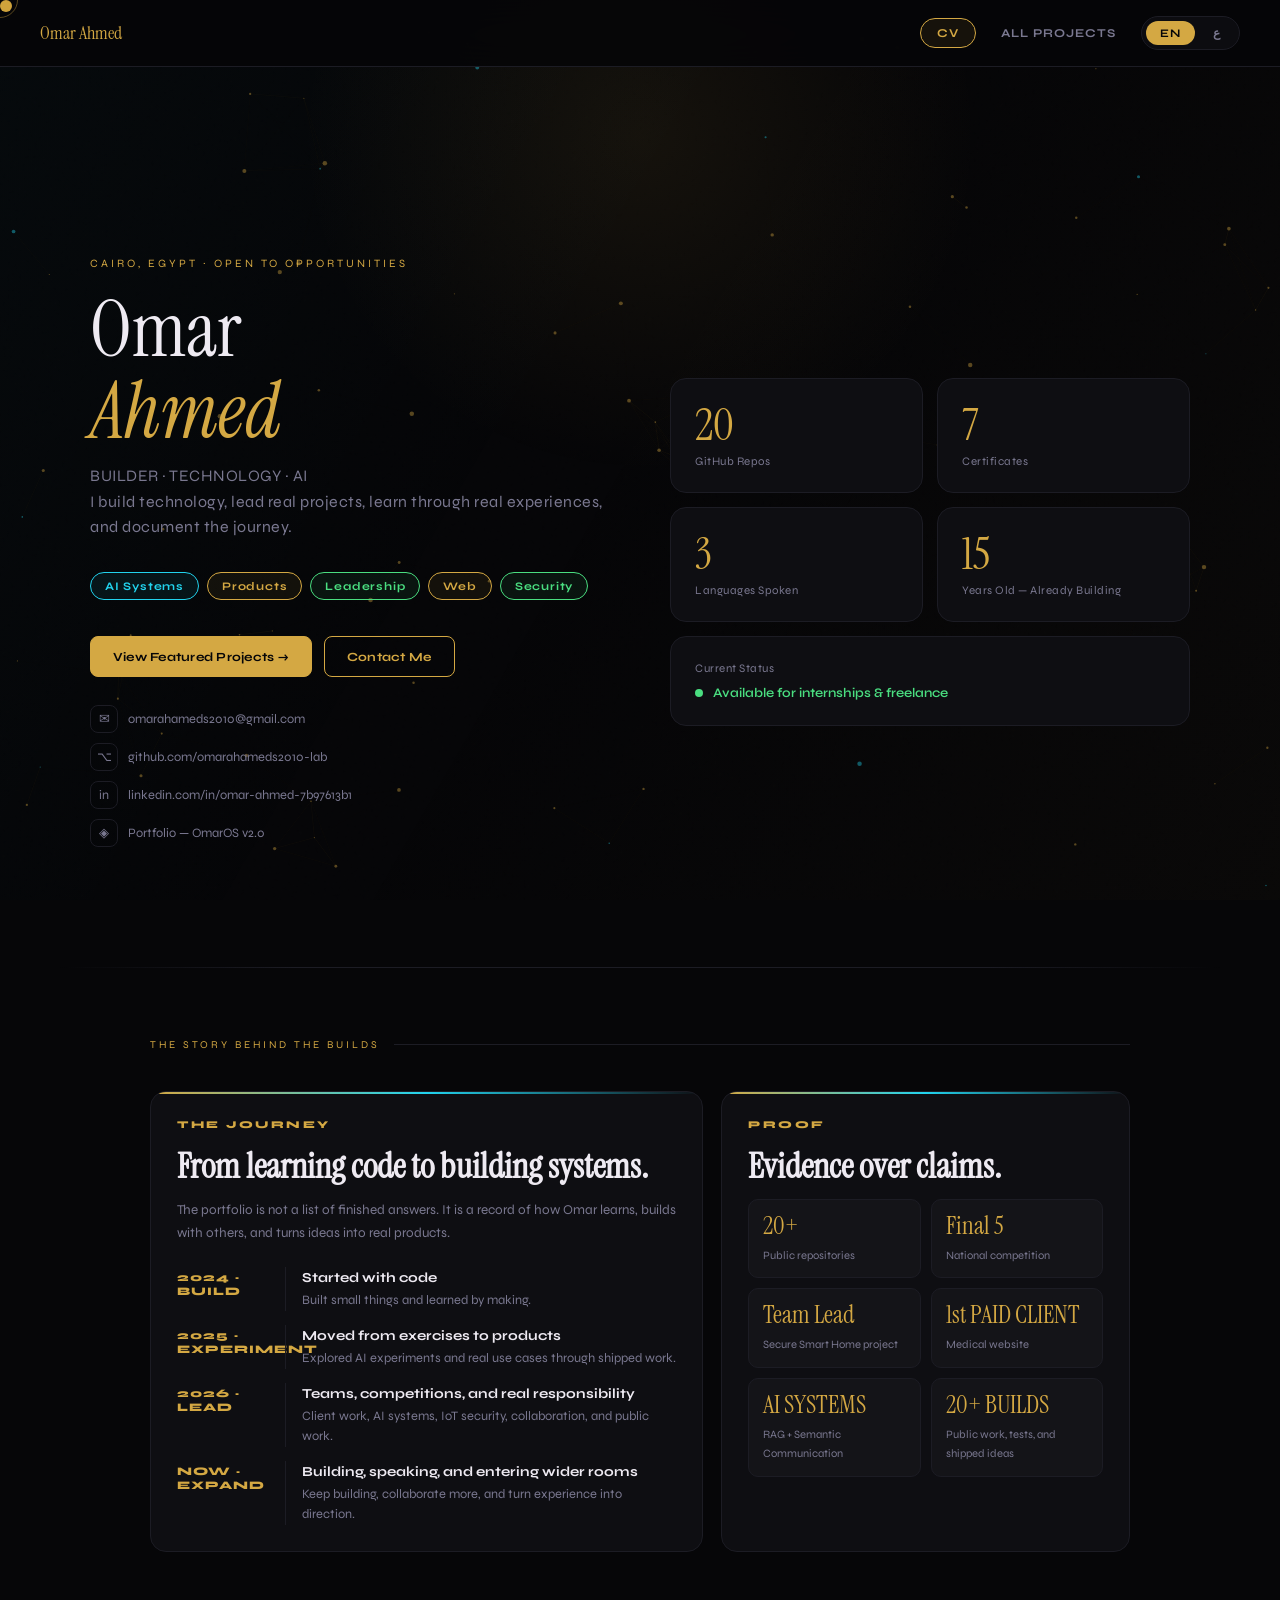
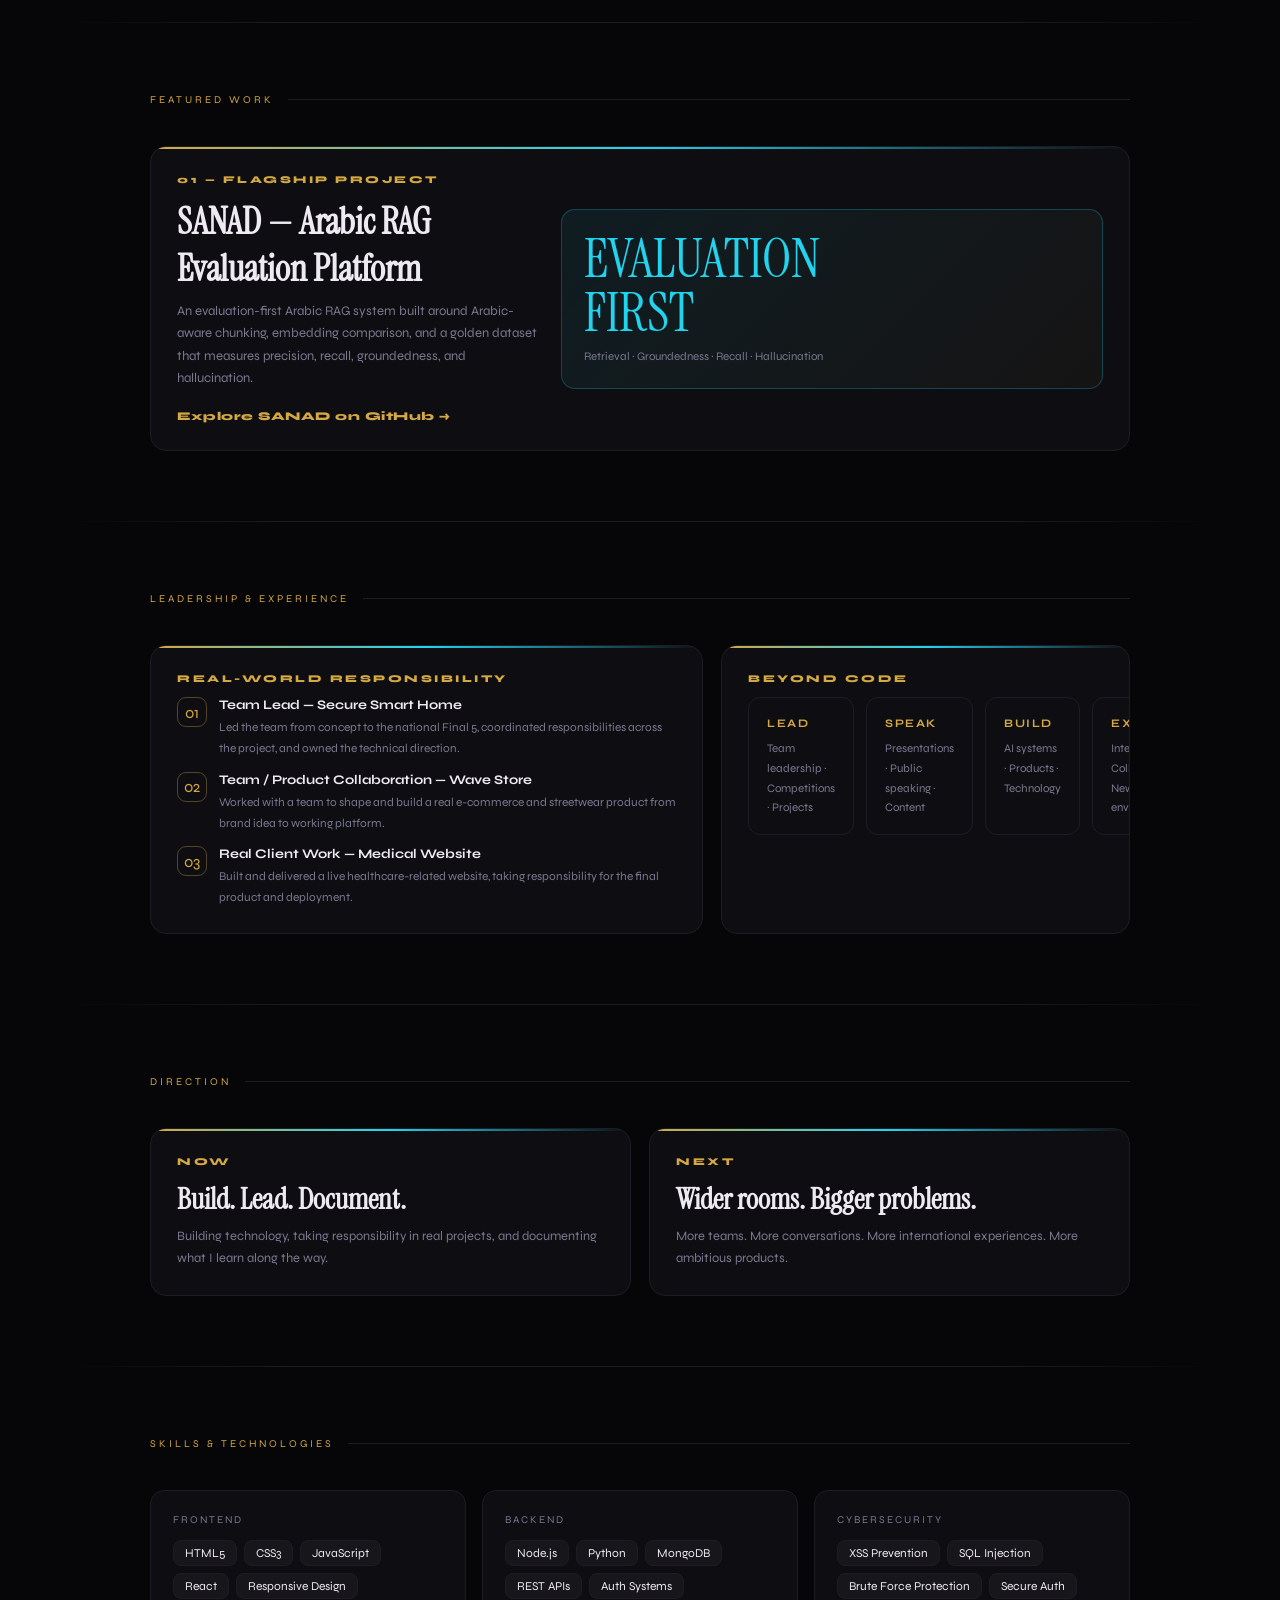
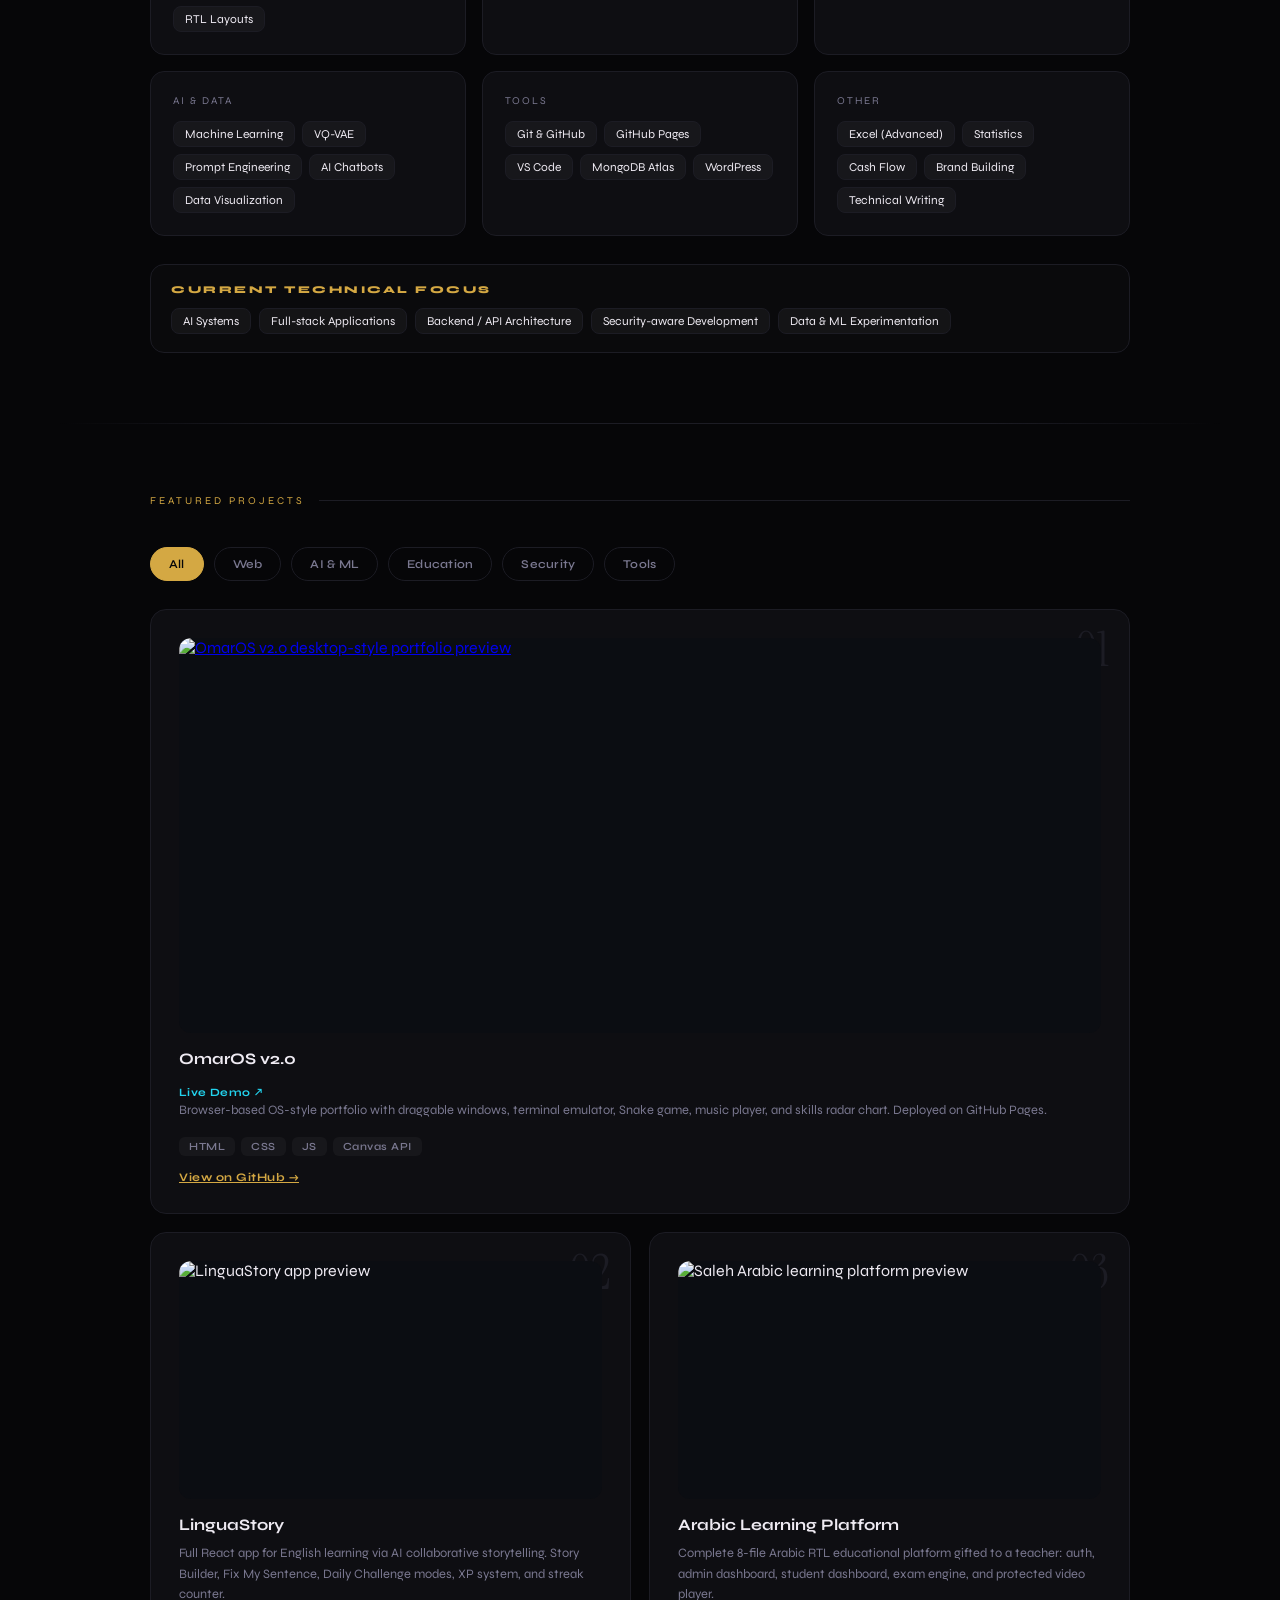
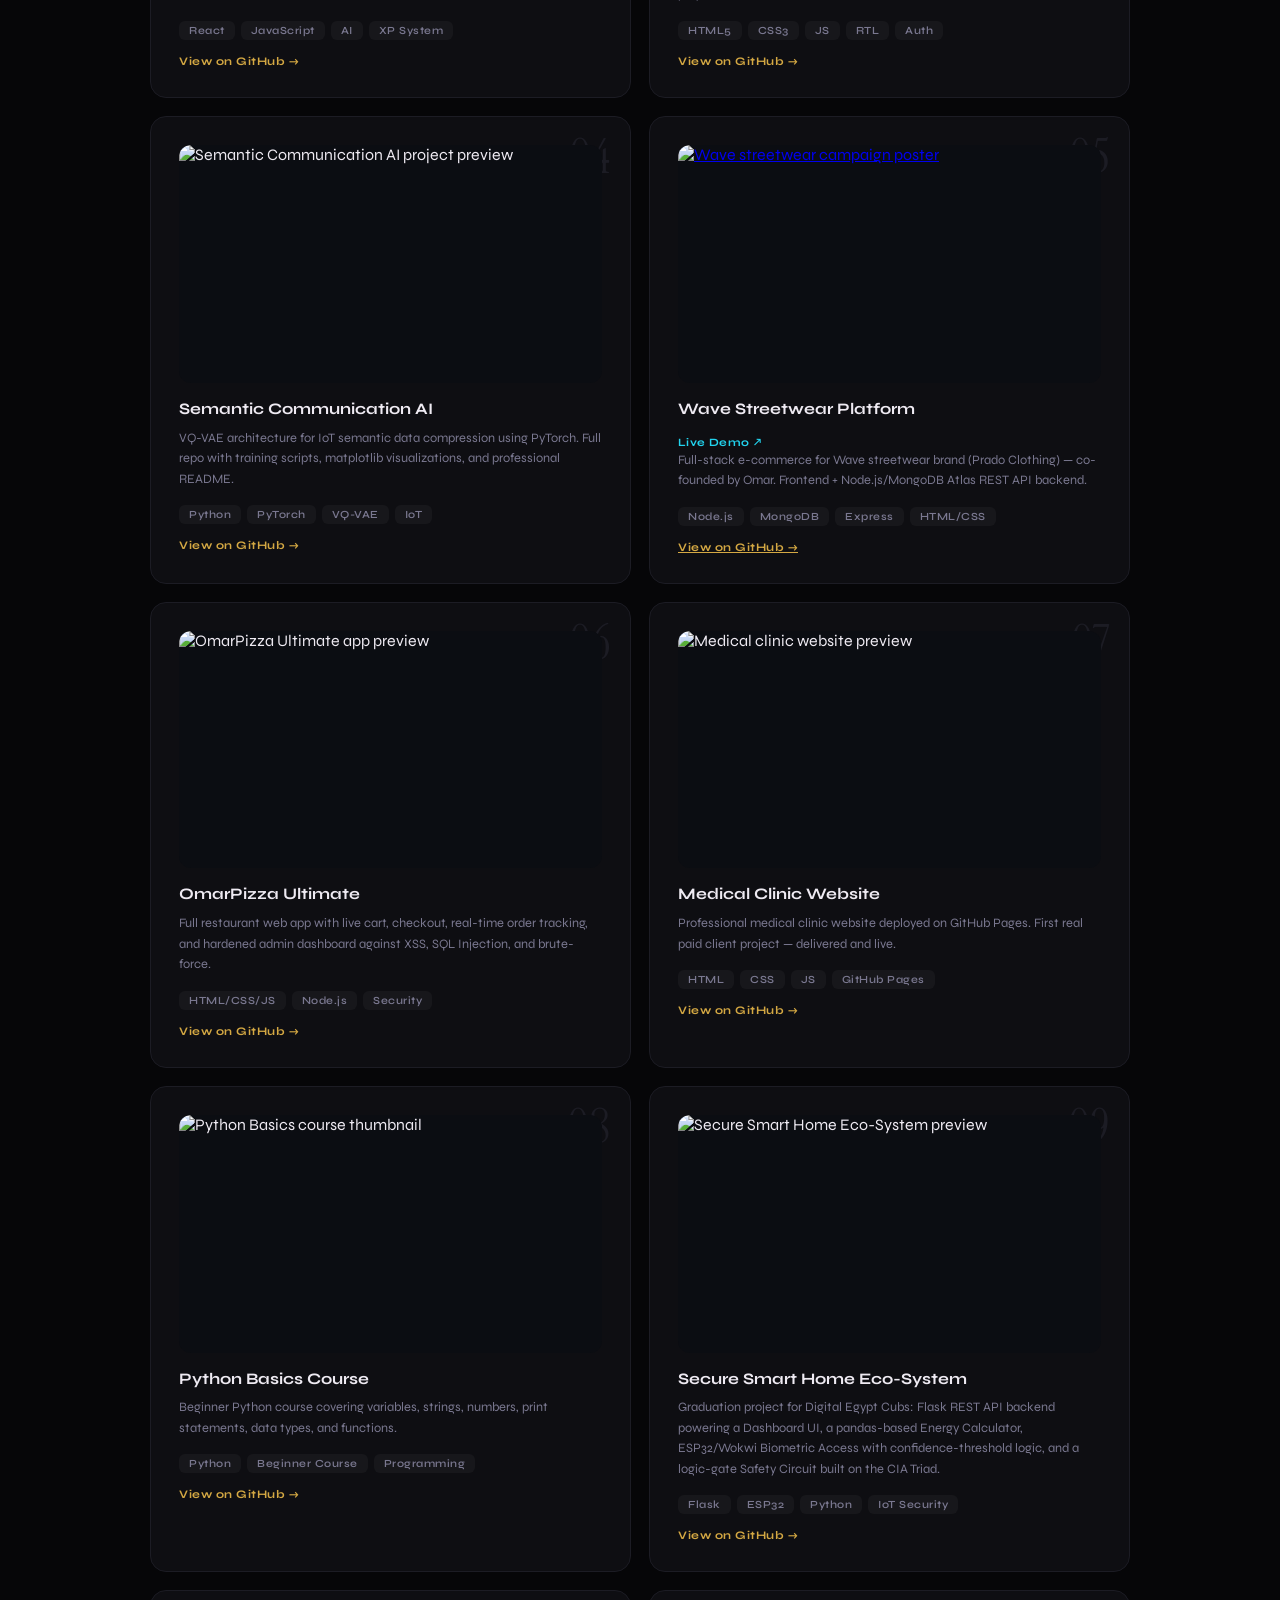
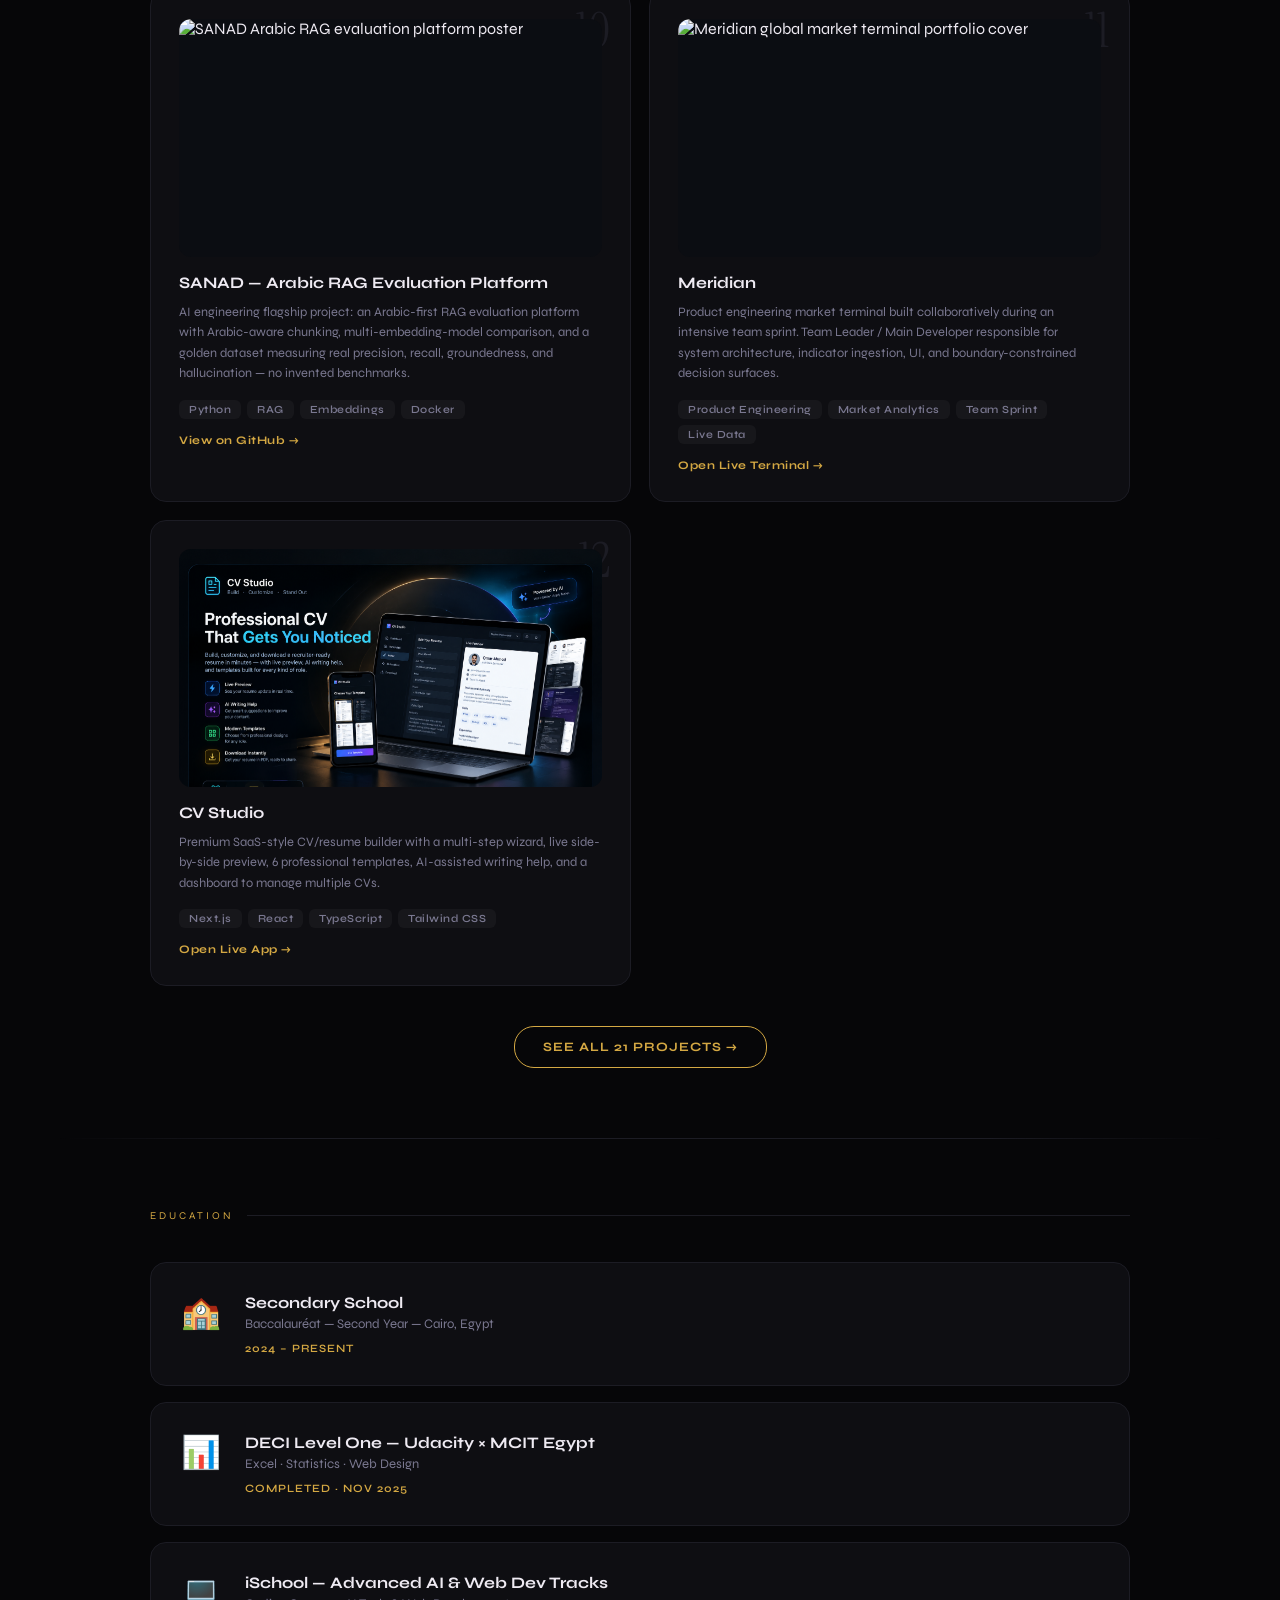
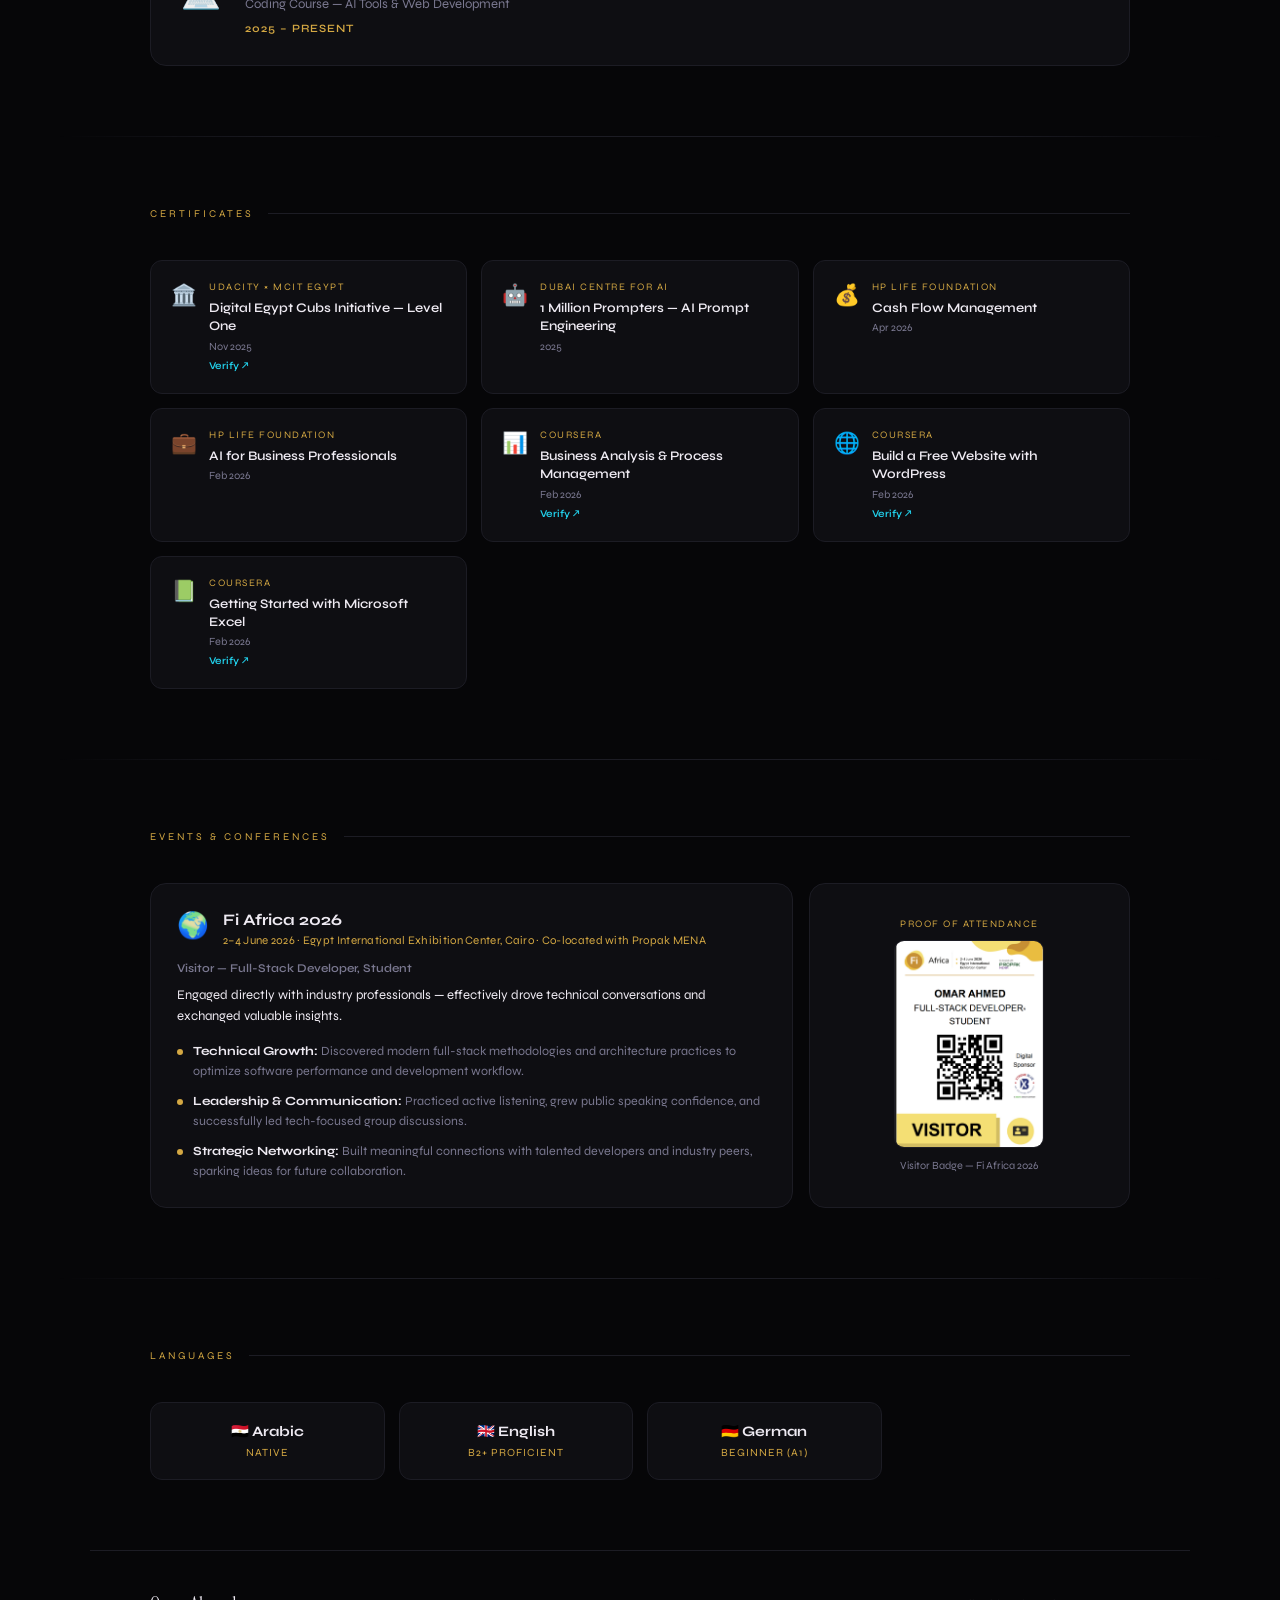
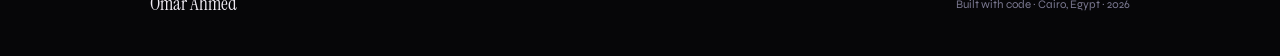
==== index.html @ 6578de1c "Update Contact Me link to new URL" ====
<!DOCTYPE html>
<html lang="en">
<head>
<meta charset="UTF-8"/>
<meta name="viewport" content="width=device-width, initial-scale=1.0"/>
<title>Omar Ahmed — Portfolio</title>
<link href="https://fonts.googleapis.com/css2?family=Syne:wght@400;600;700;800&family=Instrument+Serif:ital@0;1&family=Cairo:wght@300;400;600;700;900&display=swap" rel="stylesheet"/>
<style>
:root {
  --bg: #060608;
  --surface: #0e0e12;
  --border: #1c1c24;
  --gold: #d4a843;
  --gold2: #f0c96a;
  --text: #eeeaf2;
  --muted: #7a7890;
  --accent: #4ade80;
  --accent2: #22d3ee;
}
*, *::before, *::after { box-sizing: border-box; margin: 0; padding: 0; }
html { scroll-behavior: smooth; }
body {
  background: var(--bg);
  color: var(--text);
  font-family: 'Syne', sans-serif;
  min-height: 100vh;
  overflow-x: hidden;
  cursor: none;
}
.cursor { width:12px;height:12px;background:var(--gold);border-radius:50%;position:fixed;pointer-events:none;z-index:9999;transition:transform 0.15s ease;mix-blend-mode:difference; }
.cursor-ring { width:36px;height:36px;border:1px solid rgba(212,168,67,0.4);border-radius:50%;position:fixed;pointer-events:none;z-index:9998;transition:all 0.08s linear; }
.hero-actions { display:flex;gap:12px;flex-wrap:wrap;margin:8px 0 28px; }
.hero-btn { padding:12px 22px;border-radius:8px;text-decoration:none;font-family:inherit;font-weight:700;font-size:0.78rem;letter-spacing:0.02em;cursor:pointer;transition:0.25s ease;display:inline-block; }
.hero-btn.primary { background:var(--gold);color:#060608;border:1px solid var(--gold); }
.hero-btn.secondary { color:var(--gold);border:1px solid var(--gold);background:transparent; }
.hero-btn:hover { transform:translateY(-3px); }
.project-filters { display:flex;gap:10px;flex-wrap:wrap;margin:18px 0 28px; }
.filter-btn { padding:9px 18px;border-radius:100px;border:1px solid var(--border);background:transparent;color:var(--muted);font-family:inherit;font-size:0.75rem;font-weight:600;letter-spacing:0.02em;cursor:pointer;transition:0.25s ease; }
.filter-btn:hover { border-color:var(--gold);color:var(--gold); }
.filter-btn.active { background:var(--gold);color:#060608;border-color:var(--gold); }
@media (hover:none),(pointer:coarse){ body{ cursor:auto; } .cursor,.cursor-ring{ display:none; } }
body::before { content:'';position:fixed;inset:0;background-image:url("data:image/svg+xml,%3Csvg viewBox='0 0 256 256' xmlns='http://www.w3.org/2000/svg'%3E%3Cfilter id='noise'%3E%3CfeTurbulence type='fractalNoise' baseFrequency='0.9' numOctaves='4' stitchTiles='stitch'/%3E%3C/filter%3E%3Crect width='100%25' height='100%25' filter='url(%23noise)' opacity='0.04'/%3E%3C/svg%3E");pointer-events:none;z-index:0;opacity:0.6; }

/* NAV */
.top-nav {
  position: fixed; top: 0; left: 0; right: 0; z-index: 200;
  display: flex; align-items: center; justify-content: space-between;
  padding: 16px 40px;
  background: rgba(6,6,8,0.92);
  backdrop-filter: blur(20px);
  border-bottom: 1px solid var(--border);
}
.nav-logo { font-family:'Instrument Serif',serif; font-size:1.1rem; color:var(--gold); text-decoration:none; }
.nav-links { display:flex; gap:8px; align-items:center; }
.nav-link {
  padding: 7px 16px; border-radius: 20px; border: 1px solid transparent;
  font-size: 0.75rem; font-weight: 700; letter-spacing: 1px; text-transform: uppercase;
  text-decoration: none; color: var(--muted); cursor: pointer; background: transparent;
  font-family: 'Syne', sans-serif;
  transition: all 0.2s;
}
.nav-link:hover, .nav-link.active { border-color: var(--gold); color: var(--gold); }
.nav-link.active { background: rgba(212,168,67,0.08); }
.lang-bar { display:flex;gap:4px;background:rgba(14,14,18,0.9);border:1px solid var(--border);border-radius:30px;padding:4px;backdrop-filter:blur(12px); }
.lang-btn { padding:5px 14px;border-radius:24px;border:none;background:transparent;color:var(--muted);font-family:'Syne',sans-serif;font-size:0.72rem;font-weight:700;cursor:pointer;letter-spacing:1px;transition:all 0.2s; }
.lang-btn.active { background:var(--gold);color:#060608; }

/* PAGES */
.page { display:none; min-height:100vh; padding-top:70px; }
.page.active { display:block; }

/* ===== PAGE 1: CV ===== */
.hero {
  min-height: calc(100vh - 70px);
  display: flex; flex-direction: column; justify-content: center;
  padding: 60px 60px 60px;
  position: relative; z-index: 1;
}
.hero-grid { display:grid;grid-template-columns:1fr 1fr;gap:60px;align-items:center;max-width:1100px;margin:0 auto;width:100%; }
.hero-eyebrow { font-size:0.7rem;letter-spacing:3px;color:var(--gold);text-transform:uppercase;margin-bottom:20px;opacity:0;animation:fadeUp 0.8s 0.1s forwards; }
.hero-name { font-family:'Instrument Serif',serif;font-size:clamp(3rem,6vw,5.5rem);font-weight:400;line-height:1.05;margin-bottom:12px;opacity:0;animation:fadeUp 0.8s 0.2s forwards; }
.hero-name em { font-style:italic;color:var(--gold); }
.hero-title { font-size:clamp(0.85rem,1.5vw,1rem);color:var(--muted);font-weight:400;letter-spacing:0.5px;margin-bottom:32px;line-height:1.6;opacity:1;animation:fadeUp 0.8s 0.35s forwards; }
.hero-badges { display:flex;flex-wrap:wrap;gap:8px;margin-bottom:36px;opacity:0;animation:fadeUp 0.8s 0.45s forwards; }
.badge { padding:6px 14px;border-radius:20px;font-size:0.72rem;font-weight:700;letter-spacing:0.8px;border:1px solid; }
.badge-web { border-color:var(--gold);color:var(--gold);background:rgba(212,168,67,0.07); }
.badge-sec { border-color:var(--accent);color:var(--accent);background:rgba(74,222,128,0.07); }
.badge-ai  { border-color:var(--accent2);color:var(--accent2);background:rgba(34,211,238,0.07); }
.hero-contacts { display:flex;flex-direction:column;gap:10px;opacity:0;animation:fadeUp 0.8s 0.55s forwards; }
.contact-row { display:flex;align-items:center;gap:10px;font-size:0.8rem;color:var(--muted);text-decoration:none;transition:color 0.2s; }
.contact-row:hover { color:var(--gold); }
.contact-icon { width:28px;height:28px;border:1px solid var(--border);border-radius:8px;display:flex;align-items:center;justify-content:center;font-size:0.8rem;flex-shrink:0; }
.hero-right { opacity:0;animation:fadeIn 1s 0.6s forwards; }
.stats-grid { display:grid;grid-template-columns:1fr 1fr;gap:14px; }
.stat-card { background:var(--surface);border:1px solid var(--border);border-radius:16px;padding:24px;position:relative;overflow:hidden;transition:border-color 0.3s,transform 0.3s; }
.stat-card:hover { border-color:var(--gold);transform:translateY(-4px); }
.stat-card::before { content:'';position:absolute;top:0;left:0;right:0;height:2px;background:linear-gradient(90deg,var(--gold),transparent);opacity:0;transition:opacity 0.3s; }
.stat-card:hover::before { opacity:1; }
.stat-num { font-family:'Instrument Serif',serif;font-size:2.8rem;color:var(--gold);line-height:1;margin-bottom:6px; }
.stat-label { font-size:0.72rem;color:var(--muted);letter-spacing:0.5px; }
.stat-card.wide { grid-column:span 2; }
.availability { display:flex;align-items:center;gap:10px;margin-top:8px; }
.dot-green { width:8px;height:8px;background:var(--accent);border-radius:50%;animation:pulse 2s infinite; }
@keyframes pulse { 0%,100%{box-shadow:0 0 0 0 rgba(74,222,128,0.4)}50%{box-shadow:0 0 0 8px rgba(74,222,128,0)} }
.avail-text { font-size:0.82rem;color:var(--accent);font-weight:600; }

.section-divider { height:1px;background:linear-gradient(90deg,transparent,var(--border) 20%,var(--border) 80%,transparent);margin:0 60px;width:calc(100% - 120px); }
.section { max-width:1100px;margin:0 auto;padding:70px 60px;position:relative;z-index:1; }
.section-label { font-size:0.65rem;letter-spacing:3px;color:var(--gold);text-transform:uppercase;margin-bottom:40px;display:flex;align-items:center;gap:14px; }
.section-label::after { content:'';flex:1;height:1px;background:var(--border); }

.skills-grid { display:grid;grid-template-columns:repeat(3,1fr);gap:16px; }
.skill-group { background:var(--surface);border:1px solid var(--border);border-radius:14px;padding:22px;transition:border-color 0.3s; }
.skill-group:hover { border-color:rgba(212,168,67,0.3); }
.skill-group-title { font-size:0.65rem;letter-spacing:2px;text-transform:uppercase;color:var(--muted);margin-bottom:14px; }
.skill-tags { display:flex;flex-wrap:wrap;gap:7px; }
.skill-tag { padding:5px 11px;background:rgba(255,255,255,0.04);border:1px solid var(--border);border-radius:8px;font-size:0.75rem;color:var(--text);transition:all 0.2s; }
.skill-tag:hover { border-color:var(--gold);color:var(--gold);background:rgba(212,168,67,0.06); }
.bar-skills { opacity:0.72; display:flex;flex-direction:column;gap:14px;margin-top:20px; }
.bar-header { display:flex;justify-content:space-between;margin-bottom:6px;font-size:0.8rem; }
.bar-pct { color:var(--gold);font-size:0.75rem; }
.bar-track { height:4px;background:var(--border);border-radius:2px;overflow:hidden; }
.bar-fill { height:100%;background:linear-gradient(90deg,var(--gold),var(--gold2));border-radius:2px;width:0;transition:width 1.2s cubic-bezier(0.4,0,0.2,1); }

/* Featured projects (CV page) */
.projects-grid { display:grid;grid-template-columns:1fr 1fr;gap:18px; }

/* Neural OS background */
body::before { z-index: -3; opacity: 0.22; }
#neural-bg {
  position: fixed;
  inset: 0;
  width: 100%;
  height: 100%;
  z-index: 0;
  pointer-events: none;
  opacity: 0.62;
}
body::after {
  content: '';
  position: fixed;
  inset: 0;
  z-index: -1;
  pointer-events: none;
  background:
    radial-gradient(circle at 50% 15%, rgba(212,168,67,0.08), transparent 34%),
    linear-gradient(120deg, rgba(34,211,238,0.025), transparent 45%, rgba(212,168,67,0.025));
}
.top-nav, .page, .section, .hero, .cv-footer { position: relative; z-index: 1; }
.project-card.featured { grid-column: span 2; }
.project-card.featured .project-poster { aspect-ratio: 21 / 9; }
@media (max-width: 700px) {
  #neural-bg { opacity: 0.30; }
  .project-card.featured { grid-column: span 1; }
  .project-card.featured .project-poster { aspect-ratio: 16 / 9; }
}
@media (prefers-reduced-motion: reduce) {
  #neural-bg { display: none; }
}

.project-card {
  background:var(--surface);border:1px solid var(--border);border-radius:16px;padding:28px;
  position:relative;overflow:hidden;transition:all 0.3s;
  cursor:pointer; text-decoration:none; display:block; color:inherit;
}
.project-card:hover { border-color:var(--gold);transform:translateY(-4px);box-shadow:0 20px 60px rgba(0,0,0,0.5); }
.project-card::after { content:'';position:absolute;bottom:0;left:0;right:0;height:60px;background:linear-gradient(to top,rgba(212,168,67,0.04),transparent);opacity:0;transition:opacity 0.3s; }
.project-card:hover::after { opacity:1; }
.project-num { font-family:'Instrument Serif',serif;font-size:3rem;color:var(--border);position:absolute;top:16px;right:20px;line-height:1;transition:color 0.3s; }
.project-card:hover .project-num { color:rgba(212,168,67,0.15); }
.project-name { font-size:1rem;font-weight:700;margin-bottom:8px;line-height:1.3; }
.project-desc { font-size:0.8rem;color:var(--muted);line-height:1.6;margin-bottom:16px; }
.project-stack { display:flex;flex-wrap:wrap;gap:6px; }
.stack-chip { padding:3px 10px;background:rgba(255,255,255,0.04);border-radius:6px;font-size:0.68rem;color:var(--muted);font-weight:600;letter-spacing:0.5px; }

.demo-link { display:inline-flex; margin-top:8px; color:var(--accent2); text-decoration:none; font-size:.7rem; font-weight:700; letter-spacing:.4px; }
.demo-link:hover { color:var(--gold); }
body.ar { direction:rtl; }
body.ar .section-label::after { order:-1; }
body.ar .journey-copy { border-left:0; border-right:1px solid var(--border); padding-left:0; padding-right:16px; }
.project-gh-link {
  display:inline-flex;align-items:center;gap:5px;font-size:0.72rem;color:var(--gold);
  margin-top:14px;font-weight:700;letter-spacing:0.5px;transition:gap 0.2s;
}
.project-card:hover .project-gh-link { gap:10px; }

.poster-wrap { perspective:900px; margin-bottom:16px; }
.poster-link { display:block; }
.project-poster { position:relative;border-radius:12px;overflow:hidden;aspect-ratio:16/9;background:#0b0d12;cursor:zoom-in; }
.project-poster img { width:100%;height:100%;object-fit:cover;object-position:center top;display:block;transform:scale(1) rotateX(0) rotateY(0);transition:transform 0.15s ease-out;will-change:transform; }
.project-poster::before { content:'';position:absolute;inset:0;border-radius:12px;padding:1px;background:linear-gradient(135deg,var(--gold),transparent 45%,var(--gold2));-webkit-mask:linear-gradient(#fff 0 0) content-box,linear-gradient(#fff 0 0);-webkit-mask-composite:xor;mask-composite:exclude;opacity:0;transition:opacity 0.4s;pointer-events:none; }
.project-poster:hover::before { opacity:1; }
.poster-glow { position:absolute;inset:0;background:radial-gradient(220px circle at var(--mx,50%) var(--my,50%),rgba(212,168,67,0.35),transparent 60%);opacity:0;transition:opacity 0.3s;pointer-events:none;mix-blend-mode:overlay; }
.project-poster:hover .poster-glow { opacity:1; }
.poster-expand { position:absolute;bottom:8px;right:8px;width:26px;height:26px;border-radius:7px;background:rgba(0,0,0,0.55);backdrop-filter:blur(4px);display:flex;align-items:center;justify-content:center;opacity:0;transition:opacity 0.3s;pointer-events:none; }
.project-poster:hover .poster-expand { opacity:1; }
.poster-expand svg { width:13px;height:13px;stroke:#fff; }

.poster-modal { position:fixed;inset:0;background:rgba(6,7,10,0.92);backdrop-filter:blur(6px);display:none;align-items:center;justify-content:center;z-index:999;padding:40px 20px; }
.poster-modal.open { display:flex; }
.poster-modal-frame { position:relative;max-width:520px;width:100%;aspect-ratio:4/5;background:#0b0d12;border-radius:16px;overflow:hidden;border:1px solid var(--border);box-shadow:0 30px 90px rgba(0,0,0,0.6); }
.poster-modal-frame img { width:100%;height:100%;object-fit:contain;display:block; }
.poster-modal-close { position:absolute;top:-42px;right:0;width:34px;height:34px;border-radius:50%;background:var(--surface);border:1px solid var(--border);color:var(--text);font-size:1.2rem;line-height:1;display:flex;align-items:center;justify-content:center;cursor:pointer; }
.poster-modal-close:hover { border-color:var(--gold);color:var(--gold); }

.certs-grid { display:grid;grid-template-columns:repeat(3,1fr);gap:14px; }
.cert-card { background:var(--surface);border:1px solid var(--border);border-radius:12px;padding:20px;transition:all 0.3s;display:flex;align-items:flex-start;gap:12px; }
.cert-card:hover { border-color:var(--gold);transform:translateY(-3px); }
.cert-emoji { font-size:1.3rem;flex-shrink:0;margin-top:2px; }
.cert-issuer { font-size:0.62rem;color:var(--gold);letter-spacing:1.5px;text-transform:uppercase;margin-bottom:6px; }
.cert-name { font-size:0.82rem;font-weight:600;line-height:1.4;margin-bottom:4px; }
.cert-date { font-size:0.68rem;color:var(--muted); }
.cert-verify { display:inline-flex;align-items:center;gap:4px;font-size:0.65rem;color:var(--accent2);text-decoration:none;margin-top:6px;font-weight:600;transition:gap 0.2s; }
.cert-verify:hover { gap:8px; }

.events-grid { display:grid;gap:16px;grid-template-columns:2fr 1fr; }
.event-proof { display:flex;flex-direction:column;align-items:center;justify-content:center;text-align:center;gap:10px; }
.event-proof-label { font-size:0.62rem;color:var(--gold);letter-spacing:1.5px;text-transform:uppercase; }
.event-qr { width:100%;max-width:150px;border-radius:10px;border:1px solid var(--border);display:block; }
.event-proof-caption { font-size:0.68rem;color:var(--muted);line-height:1.4; }
.event-card { background:var(--surface);border:1px solid var(--border);border-radius:16px;padding:26px;transition:all 0.3s; }
.event-card:hover { border-color:var(--gold); }
.event-header { display:flex;gap:14px;align-items:flex-start;margin-bottom:14px; }
.event-emoji { font-size:1.6rem;flex-shrink:0; }
.event-name { font-size:1rem;font-weight:700;margin-bottom:4px; }
.event-meta { font-size:0.72rem;color:var(--gold);letter-spacing:0.3px; }
.event-role { font-size:0.74rem;color:var(--muted);margin-bottom:10px;font-weight:600; }
.event-desc { font-size:0.82rem;line-height:1.6;color:var(--text);margin-bottom:14px; }
.event-points { list-style:none;display:grid;gap:10px;padding:0;margin:0; }
.event-points li { font-size:0.78rem;line-height:1.6;color:var(--muted);padding-left:16px;position:relative; }
.event-points li::before { content:'';position:absolute;left:0;top:8px;width:6px;height:6px;border-radius:50%;background:var(--gold); }
.event-points li strong { color:var(--text); }

.edu-card { background:var(--surface);border:1px solid var(--border);border-radius:16px;padding:30px;display:flex;gap:24px;align-items:flex-start;transition:border-color 0.3s; }
.edu-card:hover { border-color:rgba(212,168,67,0.3); }
.edu-icon { font-size:2rem;flex-shrink:0; }
.edu-school { font-size:1rem;font-weight:700;margin-bottom:4px; }
.edu-degree { font-size:0.82rem;color:var(--muted);margin-bottom:10px; }
.edu-year { font-size:0.7rem;color:var(--gold);letter-spacing:1px;font-weight:600; }

.lang-grid { display:grid;grid-template-columns:repeat(4,1fr);gap:14px; }
.lang-card { background:var(--surface);border:1px solid var(--border);border-radius:12px;padding:20px;text-align:center;transition:all 0.3s; }
.lang-card:hover { border-color:var(--gold);transform:translateY(-3px); }
.lang-name { font-size:0.9rem;font-weight:700;margin-bottom:6px; }
.lang-level { font-size:0.68rem;color:var(--gold);letter-spacing:1px;text-transform:uppercase; }

.cv-footer { border-top:1px solid var(--border);padding:40px 60px;max-width:1100px;margin:0 auto;display:flex;justify-content:space-between;align-items:center;position:relative;z-index:1; }
.footer-name { font-family:'Instrument Serif',serif;font-size:1.2rem; }
.footer-note { font-size:0.72rem;color:var(--muted); }

/* ===== PAGE 2: ALL PROJECTS ===== */
.all-projects-page { padding: 100px 60px 60px; max-width: 1100px; margin: 0 auto; }
.all-projects-header { margin-bottom: 60px; }
.all-projects-header h1 { font-family:'Instrument Serif',serif; font-size:clamp(2.5rem,5vw,4.5rem); margin-bottom:12px; }
.all-projects-header h1 em { font-style:italic; color:var(--gold); }
.all-projects-header p { color:var(--muted); font-size:0.9rem; line-height:1.7; max-width:500px; }
.repos-grid { display:grid; grid-template-columns:repeat(3,1fr); gap:16px; }
.repo-card {
  background:var(--surface); border:1px solid var(--border); border-radius:14px;
  padding:22px; text-decoration:none; color:inherit;
  display:flex; flex-direction:column; gap:10px;
  transition:all 0.3s; position:relative; overflow:hidden;
}
.repo-card:hover { border-color:var(--gold); transform:translateY(-4px); box-shadow:0 16px 50px rgba(0,0,0,0.4); }
.repo-card::before { content:'';position:absolute;top:0;left:0;right:0;height:2px;background:linear-gradient(90deg,var(--gold),transparent);opacity:0;transition:opacity 0.3s; }
.repo-card:hover::before { opacity:1; }
.repo-icon { font-size:1.4rem; }
.repo-name { font-size:0.88rem; font-weight:700; color:var(--text); line-height:1.3; }
.repo-desc { font-size:0.75rem; color:var(--muted); line-height:1.55; flex:1; }
.repo-tag {
  display:inline-flex; align-items:center; gap:4px;
  font-size:0.65rem; font-weight:700; letter-spacing:0.8px;
  padding:3px 9px; border-radius:6px; width:fit-content;
  text-transform:uppercase;
}
.tag-web { background:rgba(212,168,67,0.1); color:var(--gold); border:1px solid rgba(212,168,67,0.2); }
.tag-ai  { background:rgba(34,211,238,0.08); color:var(--accent2); border:1px solid rgba(34,211,238,0.2); }
.tag-py  { background:rgba(74,222,128,0.08); color:var(--accent); border:1px solid rgba(74,222,128,0.2); }
.tag-ecom{ background:rgba(167,139,250,0.08); color:#a78bfa; border:1px solid rgba(167,139,250,0.2); }
.tag-data{ background:rgba(251,146,60,0.08); color:#fb923c; border:1px solid rgba(251,146,60,0.2); }
.tag-iot { background:rgba(244,63,94,0.08); color:#fb7185; border:1px solid rgba(244,63,94,0.2); }
.repo-arrow { font-size:0.72rem; color:var(--muted); transition:color 0.2s,transform 0.2s; margin-top:4px; }
.repo-card:hover .repo-arrow { color:var(--gold); transform:translateX(4px); }

/* ANIMATIONS */
@keyframes fadeUp { from{opacity:0;transform:translateY(24px)}to{opacity:1;transform:translateY(0)} }
@keyframes fadeIn { from{opacity:0}to{opacity:1} }
.reveal { opacity:0;transform:translateY(30px);transition:opacity 0.7s ease,transform 0.7s ease; }
.reveal.visible { opacity:1;transform:none; }

/* Arabic */
body.ar { font-family:'Cairo',sans-serif;direction:rtl; }
body.ar .section-label::after { order:-1; }
body.ar .contact-row { flex-direction:row-reverse; }
body.ar .project-num { left:20px;right:auto; }
body.ar .bar-header { flex-direction:row-reverse; }
body.ar .cv-footer { flex-direction:row-reverse; }
body.ar .top-nav { flex-direction:row-reverse; }

/* Responsive */
@media(max-width:768px){
  .hero{padding:60px 24px 40px;}
  .hero-grid{grid-template-columns:1fr;gap:40px;}
  .section{padding:50px 24px;}
  .skills-grid{grid-template-columns:1fr 1fr;}
  .projects-grid{grid-template-columns:1fr;}
  .certs-grid{grid-template-columns:1fr 1fr;}
  .events-grid{grid-template-columns:1fr;}
  .event-header{flex-direction:column;gap:6px;}
  .lang-grid{grid-template-columns:1fr 1fr;}
  .cv-footer{padding:30px 24px;flex-direction:column;gap:12px;text-align:center;}
  .section-divider{margin:0 24px;width:calc(100% - 48px);}
  .stats-grid{grid-template-columns:1fr 1fr;}
  .repos-grid{grid-template-columns:1fr 1fr;}
  .all-projects-page{padding:90px 24px 40px;}
  .top-nav{padding:14px 20px;}
  .nav-links{gap:4px;}
  .nav-link{padding:6px 10px;font-size:0.65rem;}
}
@media(max-width:480px){
  .repos-grid{grid-template-columns:1fr;}
}
</style>
</head>
<body>
<canvas id="neural-bg" aria-hidden="true"></canvas>

<div class="cursor" id="cursor"></div>
<div class="cursor-ring" id="ring"></div>

<!-- TOP NAV -->
<nav class="top-nav">
  <a class="nav-logo" href="#">Omar Ahmed</a>
  <div class="nav-links">
    <button class="nav-link active" onclick="showPage('cv')" id="nav-cv">CV</button>
    <button class="nav-link" onclick="showPage('projects')" id="nav-projects">All Projects</button>
    <div class="lang-bar">
      <button class="lang-btn active" onclick="setLang('en')" id="btn-en">EN</button>
      <button class="lang-btn" onclick="setLang('ar')" id="btn-ar">ع</button>
    </div>
  </div>
</nav>

<!-- ===== PAGE 1: CV ===== -->
<div class="page active" id="page-cv">

<section class="hero">
  <div class="hero-grid">
    <div class="hero-left">
      <div class="hero-eyebrow" id="eyebrow">Cairo, Egypt · Open to Opportunities</div>
      <h1 class="hero-name">Omar<br/><em>Ahmed</em></h1>
      <p class="hero-title" id="hero-title">
      BUILD · LEAD · SPEAK · DOCUMENT · IMPACT<br/>
      I turn ambitious ideas into technology and experiences that push boundaries and create real impact.
      </p>
      <div class="hero-badges">
        <span class="badge badge-ai">AI Systems</span>
        <span class="badge badge-web">Products</span>
        <span class="badge badge-sec">Leadership</span>
        <span class="badge badge-web">Web</span>
        <span class="badge badge-sec">Security</span>
      </div>
      <div class="hero-actions">
        <button class="hero-btn primary" onclick="showPage('projects')">View Featured Projects →</button>
        <a class="hero-btn secondary" href="https://omar-studio-one.vercel.app/">Contact Me</a>
      </div>
      <div class="hero-contacts">
        <a class="contact-row" href="mailto:omarahameds2010@gmail.com">
          <span class="contact-icon">✉</span>omarahameds2010@gmail.com
        </a>
        <a class="contact-row" href="https://github.com/omarahameds2010-lab" target="_blank">
          <span class="contact-icon">⌥</span>github.com/omarahameds2010-lab
        </a>
        <a class="contact-row" href="https://linkedin.com/in/omar-ahmed-7b97613b1" target="_blank">
          <span class="contact-icon">in</span>linkedin.com/in/omar-ahmed-7b97613b1
        </a>
        <a class="contact-row" href="https://omarahameds2010-lab.github.io/omar-os/" target="_blank">
          <span class="contact-icon">◈</span>Portfolio — OmarOS v2.0
        </a>
      </div>
    </div>
    <div class="hero-right">
      <div class="stats-grid">
        <div class="stat-card"><div class="stat-num">20</div><div class="stat-label" id="stat1">GitHub Repos</div></div>
        <div class="stat-card"><div class="stat-num">7</div><div class="stat-label" id="stat2">Certificates</div></div>
        <div class="stat-card"><div class="stat-num">3</div><div class="stat-label" id="stat3">Languages Spoken</div></div>
        <div class="stat-card"><div class="stat-num">15</div><div class="stat-label" id="stat4">Years Old — Already Building</div></div>
        <div class="stat-card wide">
          <div class="stat-label" id="stat5" style="margin-bottom:10px">Current Status</div>
          <div class="availability">
            <div class="dot-green"></div>
            <span class="avail-text" id="avail-text">Available for internships & freelance</span>
          </div>
        </div>
      </div>
    </div>
  </div>
</section>

<div class="section-divider"></div>


<style>
/* Story-led portfolio sections */
.story-grid { display:grid; grid-template-columns:1.15fr 0.85fr; gap:18px; }
.focus-panel { margin-top:28px; padding:18px 20px; border:1px solid var(--border); border-radius:14px; background:rgba(255,255,255,0.02); }
.focus-tags { display:flex; flex-wrap:wrap; gap:8px; }

.story-card, .proof-card, .leadership-card, .now-card {
  background:var(--surface); border:1px solid var(--border); border-radius:16px;
  padding:26px; position:relative; overflow:hidden;
}
.story-card::before, .proof-card::before, .leadership-card::before, .now-card::before {
  content:''; position:absolute; top:0; left:0; right:0; height:2px;
  background:linear-gradient(90deg,var(--gold),var(--accent2),transparent);
}
.story-title { font-family:'Instrument Serif',serif; font-size:2.2rem; margin-bottom:10px; }
.story-intro { color:var(--muted); font-size:0.84rem; line-height:1.7; max-width:680px; margin-bottom:22px; }
.journey-list { display:grid; gap:14px; }
.journey-item { display:grid; grid-template-columns:92px 1fr; gap:16px; align-items:start; }
.journey-year { color:var(--gold); font-size:0.72rem; font-weight:800; letter-spacing:1px; padding-top:3px; }
.journey-copy { border-left:1px solid var(--border); padding-left:16px; color:var(--muted); font-size:0.8rem; line-height:1.55; }
.journey-copy strong { display:block; color:var(--text); margin-bottom:3px; font-size:0.86rem; }
.proof-grid { display:grid; grid-template-columns:repeat(2,1fr); gap:10px; }
.proof-item { border:1px solid var(--border); border-radius:10px; padding:14px; background:rgba(255,255,255,0.025); }
.proof-value { display:block; font-family:'Instrument Serif',serif; color:var(--gold); font-size:1.55rem; line-height:1; margin-bottom:5px; }
.proof-label { color:var(--muted); font-size:0.7rem; line-height:1.4; }
.section-kicker { color:var(--gold); font-size:0.65rem; font-weight:800; letter-spacing:2.5px; text-transform:uppercase; margin-bottom:12px; }
.flagship { display:grid; grid-template-columns:0.8fr 1.2fr; gap:22px; align-items:center; }
.flagship-copy h3 { font-family:'Instrument Serif',serif; font-size:2.25rem; margin-bottom:8px; }
.flagship-copy p { color:var(--muted); font-size:0.82rem; line-height:1.7; margin-bottom:16px; }
.flagship-link { color:var(--gold); text-decoration:none; font-size:0.74rem; font-weight:800; letter-spacing:.5px; }
.flagship-metric { border:1px solid rgba(34,211,238,.25); border-radius:14px; padding:22px; background:linear-gradient(135deg,rgba(34,211,238,.08),rgba(212,168,67,.04)); }
.flagship-metric .metric { color:var(--accent2); font-family:'Instrument Serif',serif; font-size:3.4rem; line-height:1; }
.flagship-metric p { color:var(--muted); font-size:.72rem; line-height:1.5; margin-top:8px; }
.leadership-list { display:grid; gap:14px; }
.leadership-item { display:flex; gap:12px; align-items:flex-start; }
.leadership-icon { width:30px; height:30px; display:grid; place-items:center; border:1px solid rgba(212,168,67,.35); border-radius:9px; color:var(--gold); flex:none; }
.leadership-item strong { display:block; font-size:.82rem; margin-bottom:3px; }
.leadership-item span { color:var(--muted); font-size:.74rem; line-height:1.5; }
.beyond-grid { display:grid; grid-template-columns:repeat(4,1fr); gap:12px; }
.beyond-item { padding:18px; border:1px solid var(--border); border-radius:12px; }
.beyond-item strong { display:block; color:var(--gold); letter-spacing:1.5px; font-size:.72rem; margin-bottom:7px; }
.beyond-item span { color:var(--muted); font-size:.72rem; line-height:1.45; }
.now-next { display:grid; grid-template-columns:1fr 1fr; gap:18px; }
.now-card h3 { font-family:'Instrument Serif',serif; font-size:1.8rem; margin-bottom:8px; }
.now-card p { color:var(--muted); font-size:.8rem; line-height:1.7; }
@media (max-width: 760px) {
  .story-grid, .flagship, .now-next { grid-template-columns:1fr; }
  .beyond-grid { grid-template-columns:1fr 1fr; }
}
@media (max-width: 480px) { .beyond-grid { grid-template-columns:1fr; } .journey-item { grid-template-columns:70px 1fr; } }
</style>


<!-- STORY / PROOF -->
<section class="section reveal" id="journey">
  <div class="section-label" id="label-story">The Story Behind The Builds</div>
  <div class="story-grid">
    <div class="story-card">
      <div class="section-kicker" id="story-kicker">THE JOURNEY</div>
      <h2 class="story-title" id="story-title">From learning code to building systems.</h2>
      <p class="story-intro" id="story-intro">The portfolio is not a list of finished answers. It is a record of how Omar learns, builds with others, and turns ideas into real products.</p>
      <div class="journey-list">
        <div class="journey-item"><div class="journey-year">2024 · BUILD</div><div class="journey-copy"><strong>Started with code</strong>Built small things and learned by making.</div></div>
        <div class="journey-item"><div class="journey-year">2025 · EXPERIMENT</div><div class="journey-copy"><strong>Moved from exercises to products</strong>Explored AI experiments and real use cases through shipped work.</div></div>
        <div class="journey-item"><div class="journey-year">2026 · LEAD</div><div class="journey-copy"><strong>Teams, competitions, and real responsibility</strong>Client work, AI systems, IoT security, collaboration, and public work.</div></div>
        <div class="journey-item"><div class="journey-year">NOW · EXPAND</div><div class="journey-copy"><strong>Building, speaking, and entering wider rooms</strong>Keep building, collaborate more, and turn experience into direction.</div></div>
      </div>
    </div>
    <div class="proof-card">
      <div class="section-kicker" id="proof-kicker">PROOF</div>
      <h2 class="story-title" id="proof-title">Evidence over claims.</h2>
      <div class="proof-grid">
        <div class="proof-item"><span class="proof-value">20+</span><span class="proof-label">Public repositories</span></div>
        <div class="proof-item"><span class="proof-value">Final 5</span><span class="proof-label">National competition</span></div>
        <div class="proof-item"><span class="proof-value">Team Lead</span><span class="proof-label">Secure Smart Home project</span></div>
        <div class="proof-item"><span class="proof-value">1st PAID CLIENT</span><span class="proof-label">Medical website</span></div>
        <div class="proof-item"><span class="proof-value">AI SYSTEMS</span><span class="proof-label">RAG + Semantic Communication</span></div>
        <div class="proof-item"><span class="proof-value">20+ BUILDS</span><span class="proof-label">Public work, tests, and shipped ideas</span></div>
      </div>
    </div>
  </div>
</section>

<div class="section-divider"></div>

<!-- FLAGSHIP -->
<section class="section reveal" id="featured-work">
  <div class="section-label" id="label-featured-work">Featured Work</div>
  <div class="story-card flagship">
    <div class="flagship-copy">
      <div class="section-kicker" id="flagship-kicker">01 — FLAGSHIP PROJECT</div>
      <h3 id="flagship-title">SANAD — Arabic RAG Evaluation Platform</h3>
      <p id="flagship-desc">An evaluation-first Arabic RAG system built around Arabic-aware chunking, embedding comparison, and a golden dataset that measures precision, recall, groundedness, and hallucination.</p>
      <a class="flagship-link" id="flagship-link" href="https://github.com/omarahameds2010-lab/sanad-rag" target="_blank">Explore SANAD on GitHub →</a>
    </div>
    <div class="flagship-metric"><div class="metric" id="flagship-metric">EVALUATION<br/>FIRST</div><p id="flagship-metric-desc">Retrieval · Groundedness · Recall · Hallucination</p></div>
  </div>
</section>

<div class="section-divider"></div>

<!-- LEADERSHIP / BEYOND CODE -->
<section class="section reveal" id="experience">
  <div class="section-label" id="label-experience">Leadership & Experience</div>
  <div class="story-grid">
    <div class="leadership-card">
      <div class="section-kicker" id="experience-kicker">REAL-WORLD RESPONSIBILITY</div>
      <div class="leadership-list">
        <div class="leadership-item"><div class="leadership-icon">01</div><div><strong>Team Lead — Secure Smart Home</strong><span>Led the team from concept to the national Final 5, coordinated responsibilities across the project, and owned the technical direction.</span></div></div>
        <div class="leadership-item"><div class="leadership-icon">02</div><div><strong>Team / Product Collaboration — Wave Store</strong><span>Worked with a team to shape and build a real e-commerce and streetwear product from brand idea to working platform.</span></div></div>
        <div class="leadership-item"><div class="leadership-icon">03</div><div><strong>Real Client Work — Medical Website</strong><span>Built and delivered a live healthcare-related website, taking responsibility for the final product and deployment.</span></div></div>
      </div>
    </div>
    <div class="leadership-card">
      <div class="section-kicker" id="beyond-kicker">BEYOND CODE</div>
      <div class="beyond-grid">
        <div class="beyond-item"><strong>LEAD</strong><span>Team leadership · Competitions · Projects</span></div>
        <div class="beyond-item"><strong>SPEAK</strong><span>Presentations · Public speaking · Content</span></div>
        <div class="beyond-item"><strong>BUILD</strong><span>AI systems · Products · Technology</span></div>
        <div class="beyond-item"><strong>EXPLORE</strong><span>International · Collaboration · New environments</span></div>
      </div>
    </div>
  </div>
</section>

<div class="section-divider"></div>

<!-- NOW / NEXT -->
<section class="section reveal" id="direction">
  <div class="section-label" id="label-direction">Direction</div>
  <div class="now-next">
    <div class="now-card"><div class="section-kicker">NOW</div><h3>Build. Lead. Document.</h3><p>Building technology, taking responsibility in real projects, and documenting what I learn along the way.</p></div>
    <div class="now-card"><div class="section-kicker">NEXT</div><h3>Wider rooms. Bigger problems.</h3><p>More teams. More conversations. More international experiences. More ambitious products.</p></div>
  </div>
</section>

<div class="section-divider"></div>

<!-- SKILLS -->
<section class="section reveal">
  <div class="section-label" id="label-skills">Skills & Technologies</div>
  <div class="skills-grid">
    <div class="skill-group"><div class="skill-group-title" id="sg1">Frontend</div><div class="skill-tags"><span class="skill-tag">HTML5</span><span class="skill-tag">CSS3</span><span class="skill-tag">JavaScript</span><span class="skill-tag">React</span><span class="skill-tag">Responsive Design</span><span class="skill-tag">RTL Layouts</span></div></div>
    <div class="skill-group"><div class="skill-group-title" id="sg2">Backend</div><div class="skill-tags"><span class="skill-tag">Node.js</span><span class="skill-tag">Python</span><span class="skill-tag">MongoDB</span><span class="skill-tag">REST APIs</span><span class="skill-tag">Auth Systems</span></div></div>
    <div class="skill-group"><div class="skill-group-title" id="sg3">Cybersecurity</div><div class="skill-tags"><span class="skill-tag">XSS Prevention</span><span class="skill-tag">SQL Injection</span><span class="skill-tag">Brute Force Protection</span><span class="skill-tag">Secure Auth</span></div></div>
    <div class="skill-group"><div class="skill-group-title" id="sg4">AI & Data</div><div class="skill-tags"><span class="skill-tag">Machine Learning</span><span class="skill-tag">VQ-VAE</span><span class="skill-tag">Prompt Engineering</span><span class="skill-tag">AI Chatbots</span><span class="skill-tag">Data Visualization</span></div></div>
    <div class="skill-group"><div class="skill-group-title" id="sg5">Tools</div><div class="skill-tags"><span class="skill-tag">Git & GitHub</span><span class="skill-tag">GitHub Pages</span><span class="skill-tag">VS Code</span><span class="skill-tag">MongoDB Atlas</span><span class="skill-tag">WordPress</span></div></div>
    <div class="skill-group"><div class="skill-group-title" id="sg6">Other</div><div class="skill-tags"><span class="skill-tag">Excel (Advanced)</span><span class="skill-tag">Statistics</span><span class="skill-tag">Cash Flow</span><span class="skill-tag">Brand Building</span><span class="skill-tag">Technical Writing</span></div></div>
  </div>
  <div class="focus-panel">
    <div class="section-kicker" id="focus-kicker">CURRENT TECHNICAL FOCUS</div>
    <div class="focus-tags">
      <span class="skill-tag">AI Systems</span>
      <span class="skill-tag">Full-stack Applications</span>
      <span class="skill-tag">Backend / API Architecture</span>
      <span class="skill-tag">Security-aware Development</span>
      <span class="skill-tag">Data & ML Experimentation</span>
    </div>
  </div>
</section>

<div class="section-divider"></div>

<!-- FEATURED PROJECTS -->
<section class="section reveal">
  <div class="section-label" id="label-projects">Featured Projects</div>
  <div class="project-filters">
    <button class="filter-btn active" id="filter-all" data-filter="all">All</button>
    <button class="filter-btn" id="filter-web" data-filter="web">Web</button>
    <button class="filter-btn" id="filter-ai" data-filter="ai">AI & ML</button>
    <button class="filter-btn" id="filter-education" data-filter="education">Education</button>
    <button class="filter-btn" id="filter-security" data-filter="security">Security</button>
    <button class="filter-btn" id="filter-tools" data-filter="tools">Tools</button>
  </div>
  <div class="projects-grid">

    <div class="project-card featured" data-category="web tools">
      <div class="project-num">01</div>
      <a class="poster-link" href="https://github.com/omarahameds2010-lab/omar-os" target="_blank"><div class="poster-wrap"><div class="project-poster"><img loading="lazy" alt="OmarOS v2.0 desktop-style portfolio preview" src="https://lh3.googleusercontent.com/d/1owy7xOOvQRI-UAUadaUdKuzwiAd6wWlS=w1000"><div class="poster-glow"></div><div class="poster-expand"><svg viewBox="0 0 24 24" fill="none" stroke-width="2" stroke-linecap="round" stroke-linejoin="round"><path d="M15 3h6v6"/><path d="M9 21H3v-6"/><path d="M21 3l-7 7"/><path d="M3 21l7-7"/></svg></div></div></div></a>
      <div class="project-name" id="p1-name">OmarOS v2.0</div><a class="demo-link" href="https://omarahameds2010-lab.github.io/omar-os/" target="_blank">Live Demo ↗</a>
      <div class="project-desc" id="p1-desc">Browser-based OS-style portfolio with draggable windows, terminal emulator, Snake game, music player, and skills radar chart. Deployed on GitHub Pages.</div>
      <div class="project-stack"><span class="stack-chip">HTML</span><span class="stack-chip">CSS</span><span class="stack-chip">JS</span><span class="stack-chip">Canvas API</span></div>
      <a class="project-gh-link" href="https://github.com/omarahameds2010-lab/omar-os" target="_blank">View on GitHub →</a>
    </div>

    <a class="project-card" data-category="web ai education" href="https://github.com/omarahameds2010-lab/LinguaStory" target="_blank">
      <div class="project-num">02</div>
      <div class="poster-wrap"><div class="project-poster"><img loading="lazy" alt="LinguaStory app preview" src="https://lh3.googleusercontent.com/d/1ifSQqNkt3vZ131jb5Ucg14iI_-owFStL=w1000"><div class="poster-glow"></div><div class="poster-expand"><svg viewBox="0 0 24 24" fill="none" stroke-width="2" stroke-linecap="round" stroke-linejoin="round"><path d="M15 3h6v6"/><path d="M9 21H3v-6"/><path d="M21 3l-7 7"/><path d="M3 21l7-7"/></svg></div></div></div>
      <div class="project-name" id="p2-name">LinguaStory</div>
      <div class="project-desc" id="p2-desc">Full React app for English learning via AI collaborative storytelling. Story Builder, Fix My Sentence, Daily Challenge modes, XP system, and streak counter.</div>
      <div class="project-stack"><span class="stack-chip">React</span><span class="stack-chip">JavaScript</span><span class="stack-chip">AI</span><span class="stack-chip">XP System</span></div>
      <div class="project-gh-link">View on GitHub →</div>
    </a>

    <a class="project-card" data-category="web education" href="https://github.com/omarahameds2010-lab/Saleh-Arabic-Platform" target="_blank">
      <div class="project-num">03</div>
      <div class="poster-wrap"><div class="project-poster"><img loading="lazy" alt="Saleh Arabic learning platform preview" src="https://lh3.googleusercontent.com/d/1kPP8XAvzeJIplkeCJzC0aE1NZ9Kah2sU=w1000"><div class="poster-glow"></div><div class="poster-expand"><svg viewBox="0 0 24 24" fill="none" stroke-width="2" stroke-linecap="round" stroke-linejoin="round"><path d="M15 3h6v6"/><path d="M9 21H3v-6"/><path d="M21 3l-7 7"/><path d="M3 21l7-7"/></svg></div></div></div>
      <div class="project-name" id="p3-name">Arabic Learning Platform</div>
      <div class="project-desc" id="p3-desc">Complete 8-file Arabic RTL educational platform gifted to a teacher: auth, admin dashboard, student dashboard, exam engine, and protected video player.</div>
      <div class="project-stack"><span class="stack-chip">HTML5</span><span class="stack-chip">CSS3</span><span class="stack-chip">JS</span><span class="stack-chip">RTL</span><span class="stack-chip">Auth</span></div>
      <div class="project-gh-link">View on GitHub →</div>
    </a>

    <a class="project-card" data-category="ai" href="https://github.com/omarahameds2010-lab/Ultra-Efficient-Semantic-Communication" target="_blank">
      <div class="project-num">04</div>
      <div class="poster-wrap"><div class="project-poster"><img loading="lazy" alt="Semantic Communication AI project preview" src="https://lh3.googleusercontent.com/d/1thhpKGo88xI1lNlF6CGYdeWKjDjxyvIr=w1000"><div class="poster-glow"></div><div class="poster-expand"><svg viewBox="0 0 24 24" fill="none" stroke-width="2" stroke-linecap="round" stroke-linejoin="round"><path d="M15 3h6v6"/><path d="M9 21H3v-6"/><path d="M21 3l-7 7"/><path d="M3 21l7-7"/></svg></div></div></div>
      <div class="project-name" id="p4-name">Semantic Communication AI</div>
      <div class="project-desc" id="p4-desc">VQ-VAE architecture for IoT semantic data compression using PyTorch. Full repo with training scripts, matplotlib visualizations, and professional README.</div>
      <div class="project-stack"><span class="stack-chip">Python</span><span class="stack-chip">PyTorch</span><span class="stack-chip">VQ-VAE</span><span class="stack-chip">IoT</span></div>
      <div class="project-gh-link">View on GitHub →</div>
    </a>

    <div class="project-card" data-category="web">
      <div class="project-num">05</div>
      <a class="poster-link" href="https://github.com/omarahameds2010-lab/wave-store" target="_blank"><div class="poster-wrap"><div class="project-poster"><img loading="lazy" alt="Wave streetwear campaign poster" src="https://lh3.googleusercontent.com/d/1iEf73IqPPy4TIyzpQG4mnAcmJanwoe1n=w1000"><div class="poster-glow"></div><div class="poster-expand"><svg viewBox="0 0 24 24" fill="none" stroke-width="2" stroke-linecap="round" stroke-linejoin="round"><path d="M15 3h6v6"/><path d="M9 21H3v-6"/><path d="M21 3l-7 7"/><path d="M3 21l7-7"/></svg></div></div></div></a>
      <div class="project-name" id="p5-name">Wave Streetwear Platform</div><a class="demo-link" href="https://omarahameds2010-lab.github.io/wave-store/" target="_blank">Live Demo ↗</a>
      <div class="project-desc" id="p5-desc">Full-stack e-commerce for Wave streetwear brand (Prado Clothing) — co-founded by Omar. Frontend + Node.js/MongoDB Atlas REST API backend.</div>
      <div class="project-stack"><span class="stack-chip">Node.js</span><span class="stack-chip">MongoDB</span><span class="stack-chip">Express</span><span class="stack-chip">HTML/CSS</span></div>
      <a class="project-gh-link" href="https://github.com/omarahameds2010-lab/wave-store" target="_blank">View on GitHub →</a>
    </div>

    <a class="project-card" data-category="web" href="https://github.com/omarahameds2010-lab/OmarPizza" target="_blank">
      <div class="project-num">06</div>
      <div class="poster-wrap"><div class="project-poster"><img loading="lazy" alt="OmarPizza Ultimate app preview" src="https://lh3.googleusercontent.com/d/1hogmMH4-1GdmEROxb9kC3yLrp8qSptXe=w1000"><div class="poster-glow"></div><div class="poster-expand"><svg viewBox="0 0 24 24" fill="none" stroke-width="2" stroke-linecap="round" stroke-linejoin="round"><path d="M15 3h6v6"/><path d="M9 21H3v-6"/><path d="M21 3l-7 7"/><path d="M3 21l7-7"/></svg></div></div></div>
      <div class="project-name" id="p6-name">OmarPizza Ultimate</div>
      <div class="project-desc" id="p6-desc">Full restaurant web app with live cart, checkout, real-time order tracking, and hardened admin dashboard against XSS, SQL Injection, and brute-force.</div>
      <div class="project-stack"><span class="stack-chip">HTML/CSS/JS</span><span class="stack-chip">Node.js</span><span class="stack-chip">Security</span></div>
      <div class="project-gh-link">View on GitHub →</div>
    </a>

    <a class="project-card" data-category="web" href="https://github.com/omarahameds2010-lab/dr-ahmed-website" target="_blank">
      <div class="project-num">07</div>
      <div class="poster-wrap"><div class="project-poster"><img loading="lazy" alt="Medical clinic website preview" src="https://lh3.googleusercontent.com/d/1Knou5MvacYli2dYOOCaOORr_NLo0_H9Q=w1000"><div class="poster-glow"></div><div class="poster-expand"><svg viewBox="0 0 24 24" fill="none" stroke-width="2" stroke-linecap="round" stroke-linejoin="round"><path d="M15 3h6v6"/><path d="M9 21H3v-6"/><path d="M21 3l-7 7"/><path d="M3 21l7-7"/></svg></div></div></div>
      <div class="project-name" id="p7-name">Medical Clinic Website</div>
      <div class="project-desc" id="p7-desc">Professional medical clinic website deployed on GitHub Pages. First real paid client project — delivered and live.</div>
      <div class="project-stack"><span class="stack-chip">HTML</span><span class="stack-chip">CSS</span><span class="stack-chip">JS</span><span class="stack-chip">GitHub Pages</span></div>
      <div class="project-gh-link">View on GitHub →</div>
    </a>

    <a class="project-card" data-category="tools education" href="https://github.com/omarahameds2010-lab/python-Basics" target="_blank">
      <div class="project-num">08</div>
      <div class="poster-wrap"><div class="project-poster"><img loading="lazy" alt="Python Basics course thumbnail" src="https://lh3.googleusercontent.com/d/1Hg_fxVoj7AkUXjXQhh6tVN9U3AZtQ6sE=w1000"><div class="poster-glow"></div><div class="poster-expand"><svg viewBox="0 0 24 24" fill="none" stroke-width="2" stroke-linecap="round" stroke-linejoin="round"><path d="M15 3h6v6"/><path d="M9 21H3v-6"/><path d="M21 3l-7 7"/><path d="M3 21l7-7"/></svg></div></div></div>
      <div class="project-name" id="p8-name">Python Basics Course</div>
      <div class="project-desc" id="p8-desc">Beginner Python course covering variables, strings, numbers, print statements, data types, and functions.</div>
      <div class="project-stack"><span class="stack-chip">Python</span><span class="stack-chip">Beginner Course</span><span class="stack-chip">Programming</span></div>
      <div class="project-gh-link">View on GitHub →</div>
    </a>

    <a class="project-card" data-category="ai security tools" href="https://github.com/omarahameds2010-lab/-smart-home-ecosystem" target="_blank">
      <div class="project-num">09</div>
      <div class="poster-wrap"><div class="project-poster"><img loading="lazy" alt="Secure Smart Home Eco-System preview" src="https://lh3.googleusercontent.com/d/1QbsMB92pOwZIGmTfq01Ceu5Gr3ZR-h1z=w1000"><div class="poster-glow"></div><div class="poster-expand"><svg viewBox="0 0 24 24" fill="none" stroke-width="2" stroke-linecap="round" stroke-linejoin="round"><path d="M15 3h6v6"/><path d="M9 21H3v-6"/><path d="M21 3l-7 7"/><path d="M3 21l7-7"/></svg></div></div></div>
      <div class="project-name" id="p9-name">Secure Smart Home Eco-System</div>
      <div class="project-desc" id="p9-desc">Graduation project for Digital Egypt Cubs: Flask REST API backend powering a Dashboard UI, a pandas-based Energy Calculator, ESP32/Wokwi Biometric Access with confidence-threshold logic, and a logic-gate Safety Circuit built on the CIA Triad.</div>
      <div class="project-stack"><span class="stack-chip">Flask</span><span class="stack-chip">ESP32</span><span class="stack-chip">Python</span><span class="stack-chip">IoT Security</span></div>
      <div class="project-gh-link">View on GitHub →</div>
    </a>

    <a class="project-card" data-category="ai" href="https://github.com/omarahameds2010-lab/sanad-rag" target="_blank">
      <div class="project-num">10</div>
      <div class="poster-wrap"><div class="project-poster"><img loading="lazy" alt="SANAD Arabic RAG evaluation platform poster" src="https://lh3.googleusercontent.com/d/1N342r5h1KN-enYdOZB-Ga9LeOV3RaPjQ=w1000"><div class="poster-glow"></div><div class="poster-expand"><svg viewBox="0 0 24 24" fill="none" stroke-width="2" stroke-linecap="round" stroke-linejoin="round"><path d="M15 3h6v6"/><path d="M9 21H3v-6"/><path d="M21 3l-7 7"/><path d="M3 21l7-7"/></svg></div></div></div>
      <div class="project-name" id="p10-name">SANAD — Arabic RAG Evaluation Platform</div>
      <div class="project-desc" id="p10-desc">AI engineering flagship project: an Arabic-first RAG evaluation platform with Arabic-aware chunking, multi-embedding-model comparison, and a golden dataset measuring real precision, recall, groundedness, and hallucination — no invented benchmarks.</div>
      <div class="project-stack"><span class="stack-chip">Python</span><span class="stack-chip">RAG</span><span class="stack-chip">Embeddings</span><span class="stack-chip">Docker</span></div>
      <div class="project-gh-link">View on GitHub →</div>
    </a>

    <a class="project-card" data-category="web ai tools" href="https://omarahameds2010-lab.github.io/MERIDIAN/" target="_blank">
      <div class="project-num">11</div>
      <div class="poster-wrap"><div class="project-poster"><img loading="lazy" alt="Meridian global market terminal portfolio cover" src="https://lh3.googleusercontent.com/d/1gEI6441WfAdRe5eu7Ar6d41rQtKqhPeX=w1000"><div class="poster-glow"></div><div class="poster-expand"><svg viewBox="0 0 24 24" fill="none" stroke-width="2" stroke-linecap="round" stroke-linejoin="round"><path d="M15 3h6v6"/><path d="M9 21H3v-6"/><path d="M21 3l-7 7"/><path d="M3 21l7-7"/></svg></div></div></div>
      <div class="project-name" id="p11-name">Meridian</div>
      <div class="project-desc" id="p11-desc">Product engineering market terminal built collaboratively during an intensive team sprint. Team Leader / Main Developer responsible for system architecture, indicator ingestion, UI, and boundary-constrained decision surfaces.</div>
      <div class="project-stack"><span class="stack-chip">Product Engineering</span><span class="stack-chip">Market Analytics</span><span class="stack-chip">Team Sprint</span><span class="stack-chip">Live Data</span></div>
      <div class="project-gh-link">Open Live Terminal →</div>
    </a>

    <a class="project-card" data-category="web ai tools" href="https://cv-studio-woad-beta.vercel.app/" target="_blank">
      <div class="project-num">12</div>
      <div class="poster-wrap"><div class="project-poster"><img loading="lazy" alt="CV Studio resume builder preview" src="cv_studio_cover.jpg"><div class="poster-glow"></div><div class="poster-expand"><svg viewBox="0 0 24 24" fill="none" stroke-width="2" stroke-linecap="round" stroke-linejoin="round"><path d="M15 3h6v6"/><path d="M9 21H3v-6"/><path d="M21 3l-7 7"/><path d="M3 21l7-7"/></svg></div></div></div>
      <div class="project-name" id="p12-name">CV Studio</div>
      <div class="project-desc" id="p12-desc">Premium SaaS-style CV/resume builder with a multi-step wizard, live side-by-side preview, 6 professional templates, AI-assisted writing help, and a dashboard to manage multiple CVs.</div>
      <div class="project-stack"><span class="stack-chip">Next.js</span><span class="stack-chip">React</span><span class="stack-chip">TypeScript</span><span class="stack-chip">Tailwind CSS</span></div>
      <div class="project-gh-link">Open Live App →</div>
    </a>

  </div>

  <div style="text-align:center;margin-top:40px;">
    <button class="nav-link" onclick="showPage('projects')" style="font-size:0.8rem;padding:12px 28px;border-color:var(--gold);color:var(--gold);cursor:pointer;" id="see-all-btn">
      See All 21 Projects →
    </button>
  </div>
</section>

<div class="section-divider"></div>

<!-- EDUCATION -->
<section class="section reveal">
  <div class="section-label" id="label-edu">Education</div>
  <div style="display:flex;flex-direction:column;gap:16px;">
    <div class="edu-card"><div class="edu-icon">🏫</div><div><div class="edu-school" id="edu1-school">Secondary School</div><div class="edu-degree" id="edu1-deg">Baccalauréat — Second Year — Cairo, Egypt</div><div class="edu-year">2024 – PRESENT</div></div></div>
    <div class="edu-card"><div class="edu-icon">📊</div><div><div class="edu-school" id="edu2-school">DECI Level One — Udacity × MCIT Egypt</div><div class="edu-degree" id="edu2-deg">Excel · Statistics · Web Design</div><div class="edu-year">COMPLETED · NOV 2025</div></div></div>
    <div class="edu-card"><div class="edu-icon">💻</div><div><div class="edu-school" id="edu3-school">iSchool — Advanced AI & Web Dev Tracks</div><div class="edu-degree" id="edu3-deg">Coding Course — AI Tools & Web Development</div><div class="edu-year">2025 – PRESENT</div></div></div>
  </div>
</section>

<div class="section-divider"></div>

<!-- CERTIFICATES -->
<section class="section reveal">
  <div class="section-label" id="label-certs">Certificates</div>
  <div class="certs-grid">
    <div class="cert-card"><div class="cert-emoji">🏛️</div><div><div class="cert-issuer">Udacity × MCIT Egypt</div><div class="cert-name">Digital Egypt Cubs Initiative — Level One</div><div class="cert-date">Nov 2025</div><a href="https://confirm.udacity.com/RP7C69Q5" target="_blank" class="cert-verify">Verify ↗</a></div></div>
    <div class="cert-card"><div class="cert-emoji">🤖</div><div><div class="cert-issuer">Dubai Centre for AI</div><div class="cert-name">1 Million Prompters — AI Prompt Engineering</div><div class="cert-date">2025</div></div></div>
    <div class="cert-card"><div class="cert-emoji">💰</div><div><div class="cert-issuer">HP LIFE Foundation</div><div class="cert-name">Cash Flow Management</div><div class="cert-date">Apr 2026</div></div></div>
    <div class="cert-card"><div class="cert-emoji">💼</div><div><div class="cert-issuer">HP LIFE Foundation</div><div class="cert-name">AI for Business Professionals</div><div class="cert-date">Feb 2026</div></div></div>
    <div class="cert-card"><div class="cert-emoji">📊</div><div><div class="cert-issuer">Coursera</div><div class="cert-name">Business Analysis & Process Management</div><div class="cert-date">Feb 2026</div><a href="https://coursera.org/verify/87EMP8I564TY" target="_blank" class="cert-verify">Verify ↗</a></div></div>
    <div class="cert-card"><div class="cert-emoji">🌐</div><div><div class="cert-issuer">Coursera</div><div class="cert-name">Build a Free Website with WordPress</div><div class="cert-date">Feb 2026</div><a href="https://coursera.org/verify/9PD129TWX9NH" target="_blank" class="cert-verify">Verify ↗</a></div></div>
    <div class="cert-card"><div class="cert-emoji">📗</div><div><div class="cert-issuer">Coursera</div><div class="cert-name">Getting Started with Microsoft Excel</div><div class="cert-date">Feb 2026</div><a href="https://coursera.org/verify/48ZU8RWGPWJ9" target="_blank" class="cert-verify">Verify ↗</a></div></div>
  </div>
</section>

<div class="section-divider"></div>

<!-- EVENTS -->
<section class="section reveal">
  <div class="section-label" id="label-events">Events & Conferences</div>
  <div class="events-grid">
    <div class="event-card">
      <div class="event-header">
        <div class="event-emoji">🌍</div>
        <div>
          <div class="event-name" id="ev1-name">Fi Africa 2026</div>
          <div class="event-meta" id="ev1-meta">2–4 June 2026 · Egypt International Exhibition Center, Cairo · Co-located with Propak MENA</div>
        </div>
      </div>
      <div class="event-role" id="ev1-role">Visitor — Full-Stack Developer, Student</div>
      <div class="event-desc" id="ev1-desc">Engaged directly with industry professionals — effectively drove technical conversations and exchanged valuable insights.</div>
      <ul class="event-points" id="ev1-points">
        <li><strong>Technical Growth:</strong> Discovered modern full-stack methodologies and architecture practices to optimize software performance and development workflow.</li>
        <li><strong>Leadership &amp; Communication:</strong> Practiced active listening, grew public speaking confidence, and successfully led tech-focused group discussions.</li>
        <li><strong>Strategic Networking:</strong> Built meaningful connections with talented developers and industry peers, sparking ideas for future collaboration.</li>
      </ul>
    </div>
    <div class="event-card event-proof">
      <div class="event-proof-label" id="label-event-proof">Proof of Attendance</div>
      <img class="event-qr" src="fi_africa_visitor_qr.jpg" alt="Fi Africa 2026 visitor badge QR code">
      <div class="event-proof-caption" id="ev1-proof-caption">Visitor Badge — Fi Africa 2026</div>
    </div>
  </div>
</section>

<div class="section-divider"></div>

<!-- LANGUAGES -->
<section class="section reveal">
  <div class="section-label" id="label-langs">Languages</div>
  <div class="lang-grid">
    <div class="lang-card"><div class="lang-name">🇪🇬 Arabic</div><div class="lang-level">Native</div></div>
    <div class="lang-card"><div class="lang-name">🇬🇧 English</div><div class="lang-level">B2+ Proficient</div></div>
    <div class="lang-card"><div class="lang-name">🇩🇪 German</div><div class="lang-level">Beginner (A1)</div></div>
  </div>
</section>

<footer class="cv-footer">
  <div class="footer-name">Omar Ahmed</div>
  <div class="footer-note" id="footer-note">Built with code · Cairo, Egypt · 2026</div>
</footer>

</div><!-- end page-cv -->

<!-- ===== PAGE 2: ALL PROJECTS ===== -->
<div class="page" id="page-projects">
  <div class="all-projects-page">
    <div class="all-projects-header reveal">
      <h1 id="archive-title">The <em>Archive</em></h1>
      <p id="archive-desc">21 public repositories — a record of what I have built, tested, learned, and shipped. Click any card to open the repo on GitHub.</p>
    </div>
    <div class="repos-grid">

      <a class="repo-card reveal" href="https://github.com/omarahameds2010-lab/omar-os" target="_blank">
        <div class="repo-icon">🖥️</div>
        <div class="repo-name">OmarOS v2.0</div>
        <div class="repo-desc">Browser OS-style portfolio with draggable windows, terminal, Snake game, music player & skills radar. Deployed live.</div>
        <span class="repo-tag tag-web">Web App</span>
        <div class="repo-arrow">View on GitHub →</div>
      </a>

      <a class="repo-card reveal" href="https://github.com/omarahameds2010-lab/LinguaStory" target="_blank">
        <div class="repo-icon">📖</div>
        <div class="repo-name">LinguaStory</div>
        <div class="repo-desc">React app for English learning via AI storytelling. XP system, streak counter, 3 challenge modes.</div>
        <span class="repo-tag tag-ai">React · AI</span>
        <div class="repo-arrow">View on GitHub →</div>
      </a>

      <a class="repo-card reveal" href="https://github.com/omarahameds2010-lab/Saleh-Arabic-Platform" target="_blank">
        <div class="repo-icon">🎓</div>
        <div class="repo-name">Arabic Learning Platform</div>
        <div class="repo-desc">8-file RTL Arabic educational platform with auth, admin dashboard, exam engine & protected video player.</div>
        <span class="repo-tag tag-web">Full Platform</span>
        <div class="repo-arrow">View on GitHub →</div>
      </a>

      <a class="repo-card reveal" href="https://github.com/omarahameds2010-lab/Saleh--Arabic--Platform" target="_blank">
        <div class="repo-icon">📚</div>
        <div class="repo-name">Arabic Learning Platform v2</div>
        <div class="repo-desc">Updated version of the Arabic educational platform with refined design system and improved UX.</div>
        <span class="repo-tag tag-web">Full Platform</span>
        <div class="repo-arrow">View on GitHub →</div>
      </a>

      <a class="repo-card reveal" href="https://github.com/omarahameds2010-lab/Ultra-Efficient-Semantic-Communication" target="_blank">
        <div class="repo-icon">🤖</div>
        <div class="repo-name">Semantic Communication AI</div>
        <div class="repo-desc">VQ-VAE for IoT data compression using PyTorch. Training scripts, matplotlib visualizations & professional README.</div>
        <span class="repo-tag tag-ai">Python · ML</span>
        <div class="repo-arrow">View on GitHub →</div>
      </a>

      <a class="repo-card reveal" href="https://github.com/omarahameds2010-lab/wave-store" target="_blank">
        <div class="repo-icon">👕</div>
        <div class="repo-name">Wave Streetwear Store</div>
        <div class="repo-desc">Full-stack e-commerce for Wave brand (Prado Clothing). Node.js + MongoDB Atlas REST API + frontend.</div>
        <span class="repo-tag tag-ecom">E-Commerce</span>
        <div class="repo-arrow">View on GitHub →</div>
      </a>

      <a class="repo-card reveal" href="https://github.com/omarahameds2010-lab/OmarPizza" target="_blank">
        <div class="repo-icon">🍕</div>
        <div class="repo-name">OmarPizza Ultimate</div>
        <div class="repo-desc">Restaurant web app with live cart, order tracking & hardened admin dashboard (XSS, SQLi, brute-force protected).</div>
        <span class="repo-tag tag-web">Full Stack</span>
        <div class="repo-arrow">View on GitHub →</div>
      </a>

      <a class="repo-card reveal" href="https://github.com/omarahameds2010-lab/dr-ahmed-website" target="_blank">
        <div class="repo-icon">🏥</div>
        <div class="repo-name">Medical Clinic Website</div>
        <div class="repo-desc">Professional medical clinic site — first real paid project. Deployed on GitHub Pages and delivered to client.</div>
        <span class="repo-tag tag-web">Client Work</span>
        <div class="repo-arrow">View on GitHub →</div>
      </a>

      <a class="repo-card reveal" href="https://github.com/omarahameds2010-lab/python-Basics" target="_blank">
        <div class="repo-icon">🐍</div>
        <div class="repo-name">Python Basics Course</div>
        <div class="repo-desc">Beginner Python course covering variables, strings, numbers, data types, print statements, and functions.</div>
        <span class="repo-tag tag-py">Python</span>
        <div class="repo-arrow">View on GitHub →</div>
      </a>

      <a class="repo-card reveal" href="https://github.com/omarahameds2010-lab/OMAR--Portofolio-Extreme-V.3" target="_blank">
        <div class="repo-icon">⚡</div>
        <div class="repo-name">Portfolio Extreme V.3</div>
        <div class="repo-desc">Advanced portfolio version with extreme UI effects and animations. An earlier flagship showcase site.</div>
        <span class="repo-tag tag-web">Portfolio</span>
        <div class="repo-arrow">View on GitHub →</div>
      </a>

      <a class="repo-card reveal" href="https://github.com/omarahameds2010-lab/portfolio-" target="_blank">
        <div class="repo-icon">📄</div>
        <div class="repo-name">Portfolio CV</div>
        <div class="repo-desc">Professional CV-style portfolio with bilingual support (EN/AR), skill bars, project cards & certificates.</div>
        <span class="repo-tag tag-web">Portfolio</span>
        <div class="repo-arrow">View on GitHub →</div>
      </a>

      <a class="repo-card reveal" href="https://github.com/omarahameds2010-lab/GH-Bags" target="_blank">
        <div class="repo-icon">👜</div>
        <div class="repo-name">GH Bags</div>
        <div class="repo-desc">E-commerce store for bags brand. Product showcase with shopping functionality and clean design.</div>
        <span class="repo-tag tag-ecom">E-Commerce</span>
        <div class="repo-arrow">View on GitHub →</div>
      </a>

      <a class="repo-card reveal" href="https://github.com/omarahameds2010-lab/DOKAN---LBS" target="_blank">
        <div class="repo-icon">🏪</div>
        <div class="repo-name">DOKAN LBS</div>
        <div class="repo-desc">Location-based store (DOKAN) — web app with local business features and dynamic product listing.</div>
        <span class="repo-tag tag-web">Web App</span>
        <div class="repo-arrow">View on GitHub →</div>
      </a>

      <a class="repo-card reveal" href="https://github.com/omarahameds2010-lab/DOKAN-LBS" target="_blank">
        <div class="repo-icon">🛍️</div>
        <div class="repo-name">DOKAN LBS v2</div>
        <div class="repo-desc">Updated DOKAN location-based store with improved UI and product management features.</div>
        <span class="repo-tag tag-web">Web App</span>
        <div class="repo-arrow">View on GitHub →</div>
      </a>

      <a class="repo-card reveal" href="https://github.com/omarahameds2010-lab/Cinematic-bike-race-" target="_blank">
        <div class="repo-icon">🚴</div>
        <div class="repo-name">Cinematic Bike Race</div>
        <div class="repo-desc">Cinematic-style web experience for a bike race theme. Creative UI with bold visual storytelling.</div>
        <span class="repo-tag tag-web">Creative UI</span>
        <div class="repo-arrow">View on GitHub →</div>
      </a>

      <a class="repo-card reveal" href="https://github.com/omarahameds2010-lab/temperature-converte-web" target="_blank">
        <div class="repo-icon">🌡️</div>
        <div class="repo-name">Temperature Converter</div>
        <div class="repo-desc">Clean web-based temperature converter tool. Simple, fast, and functional utility app.</div>
        <span class="repo-tag tag-web">Tool</span>
        <div class="repo-arrow">View on GitHub →</div>
      </a>

      <a class="repo-card reveal" href="https://github.com/omarahameds2010-lab/cuddly-octo-system-Expanses-" target="_blank">
        <div class="repo-icon">💸</div>
        <div class="repo-name">Expenses Tracker</div>
        <div class="repo-desc">Personal expense tracking web app with data entry, categorization, and spending summaries.</div>
        <span class="repo-tag tag-data">Finance Tool</span>
        <div class="repo-arrow">View on GitHub →</div>
      </a>

      <a class="repo-card reveal" href="https://github.com/omarahameds2010-lab/Codewars-live" target="_blank">
        <div class="repo-icon">⚔️</div>
        <div class="repo-name">Codewars Live</div>
        <div class="repo-desc">Live coding challenge solutions and algorithm practice. Ongoing problem-solving portfolio on Codewars.</div>
        <span class="repo-tag tag-py">Algorithms</span>
        <div class="repo-arrow">View on GitHub →</div>
      </a>

      <a class="repo-card reveal" href="https://github.com/omarahameds2010-lab/-smart-home-ecosystem" target="_blank">
        <div class="repo-icon">🏠</div>
        <div class="repo-name">Secure Smart Home Eco-System</div>
        <div class="repo-desc">Graduation project: Flask API, Dashboard UI, pandas Energy Calculator, ESP32 Biometric Access & logic-gate Safety Circuit (CIA Triad).</div>
        <span class="repo-tag tag-iot">IoT · Security</span>
        <div class="repo-arrow">View on GitHub →</div>
      </a>

      <a class="repo-card reveal" href="https://github.com/omarahameds2010-lab/sanad-rag" target="_blank">
        <div class="repo-icon">🔎</div>
        <div class="repo-name">SANAD — Arabic RAG Platform</div>
        <div class="repo-desc">Arabic-first RAG evaluation platform: Arabic-aware chunking, multi-embedding comparison & a golden dataset with real precision/recall/hallucination metrics.</div>
        <span class="repo-tag tag-ai">AI · RAG</span>
        <div class="repo-arrow">View on GitHub →</div>
      </a>

      <a class="repo-card reveal" href="https://omarahameds2010-lab.github.io/MERIDIAN/" target="_blank">
        <div class="repo-icon">◈</div>
        <div class="repo-name">Meridian — Global Market Terminal</div>
        <div class="repo-desc">Collaborative product-engineering sprint translating live market indicators into structured decision surfaces with defensible data boundaries.</div>
        <span class="repo-tag tag-ai">Product Engineering · Analytics</span>
        <div class="repo-arrow">Open Live Terminal →</div>
      </a>

    </div>
  </div>
</div><!-- end page-projects -->

<div class="poster-modal" id="posterModal">
  <div class="poster-modal-frame">
    <span class="poster-modal-close" id="posterModalClose">&times;</span>
    <img id="posterModalImg" src="" alt="">
  </div>
</div>

<script>
// CURSOR
const cursor = document.getElementById('cursor');
const ring = document.getElementById('ring');
let mx=0,my=0,rx=0,ry=0;
document.addEventListener('mousemove',e=>{
  mx=e.clientX; my=e.clientY;
  cursor.style.left=mx-6+'px'; cursor.style.top=my-6+'px';
});
function animRing(){
  rx+=(mx-rx)*0.12; ry+=(my-ry)*0.12;
  ring.style.left=rx-18+'px'; ring.style.top=ry-18+'px';
  requestAnimationFrame(animRing);
}
animRing();
document.querySelectorAll('a,button,.stat-card,.skill-tag,.cert-card,.event-card,.lang-card,.repo-card,.project-card').forEach(el=>{
  el.addEventListener('mouseenter',()=>{cursor.style.transform='scale(2.5)';ring.style.transform='scale(1.5)';});
  el.addEventListener('mouseleave',()=>{cursor.style.transform='scale(1)';ring.style.transform='scale(1)';});
});

// PAGE SWITCHING
function showPage(id){
  document.querySelectorAll('.page').forEach(p=>p.classList.remove('active'));
  document.getElementById('page-'+id).classList.add('active');
  document.querySelectorAll('.nav-link[id^="nav-"]').forEach(b=>b.classList.remove('active'));
  document.getElementById('nav-'+id).classList.add('active');
  window.scrollTo(0,0);
  setTimeout(initReveal,100);
}

// SCROLL REVEAL
function initReveal(){
  const io=new IntersectionObserver(entries=>{
    entries.forEach(e=>{ if(e.isIntersecting) e.target.classList.add('visible'); });
  },{threshold:0.1});
  document.querySelectorAll('.page.active .reveal').forEach(el=>{ el.classList.remove('visible'); io.observe(el); });
}
initReveal();

// Phase-two language overlay for story sections, filters, badges, and archive.
const phaseTwoCopy = {
  en: {
    heroTitle: 'BUILDER · TECHNOLOGY · AI<br/>I build technology, lead real projects, learn through real experiences, and document the journey.',
    storyLabel: 'The Story Behind The Builds', storyKicker: 'THE JOURNEY', storyTitle: 'From learning code to building systems.', storyIntro: 'The portfolio is not a list of finished answers. It is a record of how Omar learns, builds with others, and turns ideas into real products.',
    proofKicker: 'PROOF', proofTitle: 'Evidence over claims.', featuredLabel: 'Featured Work', flagshipKicker: '01 — FLAGSHIP PROJECT', flagshipTitle: 'SANAD — Arabic RAG Evaluation Platform', flagshipDesc: 'An evaluation-first Arabic RAG system built around Arabic-aware chunking, embedding comparison, and a golden dataset that measures precision, recall, groundedness, and hallucination.', flagshipLink: 'Explore SANAD on GitHub →', metric: 'EVALUATION<br/>FIRST', metricDesc: 'Retrieval · Groundedness · Recall · Hallucination',
    experienceLabel: 'Leadership & Experience', experienceKicker: 'REAL-WORLD RESPONSIBILITY', beyondKicker: 'BEYOND CODE', directionLabel: 'Direction', focusKicker: 'CURRENT TECHNICAL FOCUS', archiveTitle: 'The <em>Archive</em>', archiveDesc: '20 public repositories — a record of what I have built, tested, learned, and shipped. Click any card to open the repo on GitHub.',
    filters: ['All','Web','AI & ML','Education','Security','Tools'], badges: ['AI Systems','Products','Leadership','Web','Security']
  },
  ar: {
    heroTitle: 'بُنّاء · تكنولوجيا · ذكاء اصطناعي<br/>أبني التكنولوجيا، وأقود المشاريع الحقيقية، وأتعلم من التجارب، وأوثّق الرحلة.',
    storyLabel: 'القصة وراء المشاريع', storyKicker: 'الرحلة', storyTitle: 'من تعلّم البرمجة إلى بناء الأنظمة.', storyIntro: 'هذا البورتفوليو ليس قائمة بإجابات جاهزة؛ بل سجل لطريقة تعلّم عمر وبنائه مع الآخرين وتحويل الأفكار إلى منتجات حقيقية.',
    proofKicker: 'الدليل', proofTitle: 'الدليل قبل الادعاء.', featuredLabel: 'أعمال مختارة', flagshipKicker: '01 — المشروع الرئيسي', flagshipTitle: 'SANAD — منصة تقييم RAG العربية', flagshipDesc: 'نظام RAG عربي يركز على التقييم، ويعتمد على تقطيع واعٍ بالعربية، ومقارنة نماذج التضمين، ومجموعة بيانات تقيس الدقة والاستدعاء والارتكاز والهلوسة.', flagshipLink: 'استكشف SANAD على GitHub ←', metric: 'التقييم<br/>أولًا', metricDesc: 'الاسترجاع · الارتكاز · الاستدعاء · الهلوسة',
    experienceLabel: 'القيادة والخبرة', experienceKicker: 'مسؤولية حقيقية', beyondKicker: 'ما وراء الكود', directionLabel: 'الاتجاه', focusKicker: 'التركيز التقني الحالي', archiveTitle: 'أرشيف <em>المشاريع</em>', archiveDesc: 'أكثر من 20 مستودعًا عامًا — سجل لما بنيته واختبرته وتعلمته ونشرته. اضغط على أي بطاقة لفتح المستودع على GitHub.',
    filters: ['الكل','الويب','الذكاء الاصطناعي','التعليم','الأمن','الأدوات'], badges: ['أنظمة AI','منتجات','قيادة','ويب','أمن']
  }
};

function applyPhaseTwoLanguage(lang) {
  const d = phaseTwoCopy[lang];
  const set = (id, value, html=false) => { const el = document.getElementById(id); if (el) html ? el.innerHTML = value : el.textContent = value; };
  set('hero-title', d.heroTitle, true);
  set('label-story', d.storyLabel); set('story-kicker', d.storyKicker); set('story-title', d.storyTitle); set('story-intro', d.storyIntro);
  set('proof-kicker', d.proofKicker); set('proof-title', d.proofTitle); set('label-featured-work', d.featuredLabel); set('flagship-kicker', d.flagshipKicker); set('flagship-title', d.flagshipTitle); set('flagship-desc', d.flagshipDesc); set('flagship-link', d.flagshipLink); set('flagship-metric', d.metric, true); set('flagship-metric-desc', d.metricDesc);
  set('label-experience', d.experienceLabel); set('experience-kicker', d.experienceKicker); set('beyond-kicker', d.beyondKicker); set('label-direction', d.directionLabel); set('focus-kicker', d.focusKicker); set('archive-title', d.archiveTitle, true); set('archive-desc', d.archiveDesc);
  ['filter-all','filter-web','filter-ai','filter-education','filter-security','filter-tools'].forEach((id, i) => set(id, d.filters[i]));
  document.querySelectorAll('.hero-badges .badge').forEach((el, i) => { if (d.badges[i]) el.textContent = d.badges[i]; });
}

applyPhaseTwoLanguage('en');

// BAR ANIMATION
const barIO=new IntersectionObserver(entries=>{
  entries.forEach(e=>{
    if(e.isIntersecting) e.target.querySelectorAll('.bar-fill').forEach(b=>{ b.style.width=b.dataset.width+'%'; });
  });
},{threshold:0.3});
document.querySelectorAll('.bar-skills').forEach(el=>barIO.observe(el));

// LANGUAGE
const content={
  en:{
    eyebrow:'Cairo, Egypt · Open to Opportunities',
    heroTitle:'Software Engineer · Web Developer · Cybersecurity Enthusiast<br/>Building real products from Cairo at 15.',
    stat1:'GitHub Repos',stat2:'Certificates',stat3:'Languages Spoken',stat4:'Years Old — Already Building',stat5:'Current Status',availText:'Available for internships & freelance',
    labelSkills:'Skills & Technologies',labelProjects:'Featured Projects',labelEdu:'Education',labelCerts:'Certificates',labelLangs:'Languages',
    sg1:'Frontend',sg2:'Backend',sg3:'Cybersecurity',sg4:'AI & Data',sg5:'Tools',sg6:'Other',
    p1name:'OmarOS v2.0',p1desc:'Browser-based OS-style portfolio with draggable windows, terminal emulator, Snake game, music player, and skills radar chart.',
    p2name:'LinguaStory',p2desc:'Full React app for English learning via AI collaborative storytelling. Story Builder, Fix My Sentence, Daily Challenge, XP system, streak counter.',
    p3name:'Arabic Learning Platform',p3desc:'Complete 8-file Arabic RTL educational platform gifted to a teacher: auth, admin, student dashboard, exam engine, and protected video player.',
    p4name:'Semantic Communication AI',p4desc:'VQ-VAE architecture for IoT semantic data compression using PyTorch. Training scripts, matplotlib visualizations, professional README.',
    p5name:'Wave Streetwear Platform',p5desc:'Full-stack e-commerce for Wave brand (Prado Clothing) — co-founded by Omar. Frontend + Node.js/MongoDB Atlas REST API backend.',
    p6name:'OmarPizza Ultimate',p6desc:'Full restaurant web app with live cart, order tracking, and hardened admin dashboard against XSS, SQL Injection, and brute-force.',
    p7name:'Medical Clinic Website',p7desc:'Professional medical clinic website deployed on GitHub Pages. First real paid client project — delivered and live.',
    p8name:'Python Basics Course',p8desc:'Beginner Python course covering variables, strings, numbers, data types, print statements, and functions.',
    p9name:'Secure Smart Home Eco-System',p9desc:'Graduation project for Digital Egypt Cubs: Flask REST API backend powering a Dashboard UI, a pandas-based Energy Calculator, ESP32/Wokwi Biometric Access with confidence-threshold logic, and a logic-gate Safety Circuit built on the CIA Triad.',
    p10name:'SANAD — Arabic RAG Evaluation Platform',p10desc:'AI engineering flagship project: an Arabic-first RAG evaluation platform with Arabic-aware chunking, multi-embedding-model comparison, and a golden dataset measuring real precision, recall, groundedness, and hallucination — no invented benchmarks.',
    p11name:'Meridian',p11desc:'Collaborative product-engineering market terminal. Team Leader / Main Developer responsible for system architecture, indicator ingestion, UI, and defensible decision surfaces.',
    p12name:'CV Studio',p12desc:'Premium SaaS-style CV/resume builder — multi-step wizard, live preview, 6 templates, AI writing help, and a multi-CV dashboard.',
    labelEvents:'Events & Conferences',
    ev1Name:'Fi Africa 2026',ev1Meta:'2–4 June 2026 · Egypt International Exhibition Center, Cairo · Co-located with Propak MENA',ev1Role:'Visitor — Full-Stack Developer, Student',ev1Desc:'Engaged directly with industry professionals — effectively drove technical conversations and exchanged valuable insights.',
    ev1PointsHTML:'<li><strong>Technical Growth:</strong> Discovered modern full-stack methodologies and architecture practices to optimize software performance and development workflow.</li><li><strong>Leadership &amp; Communication:</strong> Practiced active listening, grew public speaking confidence, and successfully led tech-focused group discussions.</li><li><strong>Strategic Networking:</strong> Built meaningful connections with talented developers and industry peers, sparking ideas for future collaboration.</li>',
    labelEventProof:'Proof of Attendance',ev1ProofCaption:'Visitor Badge — Fi Africa 2026',
    edu1school:'Secondary School',edu1deg:'Baccalauréat — Second Year — Cairo, Egypt',
    edu2school:'DECI Level One — Udacity × MCIT Egypt',edu2deg:'Excel · Statistics · Web Design',
    edu3school:'iSchool — Advanced AI & Web Dev Tracks',edu3deg:'Coding Course — AI Tools & Web Development',
    footerNote:'Built with code · Cairo, Egypt · 2026',
    navCV:'CV',navProjects:'All Projects',seeAll:'See All 21 Projects →',
    allTitle:'All <em>Projects</em>',allDesc:'21 public repositories — a record of what I have built, tested, learned, and shipped. Click any card to open the repo on GitHub.',
  },
  ar:{
    eyebrow:'القاهرة، مصر · متاح للفرص',
    heroTitle:'مهندس برمجيات · مطوّر ويب · متحمس للأمن السيبراني<br/>يبني منتجات حقيقية من القاهرة وعمره 15 عامًا.',
    stat1:'مستودع GitHub',stat2:'شهادة',stat3:'لغات يتحدثها',stat4:'عامًا — يبني بالفعل',stat5:'الحالة الحالية',availText:'متاح للتدريب والعمل الحر',
    labelSkills:'المهارات والتقنيات',labelProjects:'المشاريع المميزة',labelEdu:'التعليم',labelCerts:'الشهادات',labelLangs:'اللغات',
    sg1:'الواجهة الأمامية',sg2:'الخادم',sg3:'الأمن السيبراني',sg4:'الذكاء الاصطناعي والبيانات',sg5:'الأدوات',sg6:'أخرى',
    p1name:'OmarOS v2.0',p1desc:'بورتفوليو بنظام تشغيل في المتصفح: نوافذ قابلة للسحب، محاكي طرفية، لعبة ثعبان، مشغل موسيقى، ومخطط مهارات راداري.',
    p2name:'LinguaStory',p2desc:'تطبيق React كامل لتعلم الإنجليزية عبر AI. Story Builder، Fix My Sentence، Daily Challenge، نظام XP وعداد streak.',
    p3name:'منصة تعليم اللغة العربية',p3desc:'منصة تعليمية عربية RTL كاملة أُهديت لمعلم: تسجيل دخول، لوحة إدارة، نظام امتحانات، ومشغل فيديو محمي.',
    p4name:'الذكاء الاصطناعي للاتصال الدلالي',p4desc:'معمارية VQ-VAE لضغط بيانات إنترنت الأشياء باستخدام PyTorch. سكريبتات تدريب ومخططات matplotlib.',
    p5name:'Wave Streetwear Platform',p5desc:'منصة تجارة إلكترونية لماركة Wave — شارك عمر في تأسيسها. Frontend وخادم Node.js/MongoDB Atlas.',
    p6name:'OmarPizza Ultimate',p6desc:'تطبيق مطعم كامل بعربة تسوق وتتبع طلبات، مع لوحة تحكم مؤمّنة ضد XSS وحقن SQL وهجمات القوة الغاشمة.',
    p7name:'موقع عيادة طبية',p7desc:'موقع عيادة طبية احترافي على GitHub Pages. أول مشروع حقيقي مدفوع — تم التسليم والنشر.',
    p8name:'دورة أساسيات Python',p8desc:'دورة للمبتدئين تغطي المتغيرات والنصوص والأرقام وأنواع البيانات وأوامر الطباعة والدوال.',
    p9name:'منظومة المنزل الذكي الآمن',p9desc:'مشروع تخرج لـ Digital Egypt Cubs: خادم Flask REST API يدير لوحة تحكم، حاسبة استهلاك طاقة بـ pandas، نظام دخول بيومتري بـ ESP32/Wokwi بمنطق عتبة ثقة، ودائرة أمان بالبوابات المنطقية مبنية على إطار CIA Triad.',
    p10name:'SANAD — منصة تقييم RAG العربية',p10desc:'مشروع هندسة الذكاء الاصطناعي الرئيسي: منصة تقييم RAG عربية أولاً بتقطيع نص واعٍ باللغة العربية، مقارنة بين عدة نماذج تضمين (embedding)، ومجموعة بيانات ذهبية تقيس دقة واستدعاء وهلوسة حقيقية — بدون أرقام مُختلَقة.',
    p11name:'Meridian',p11desc:'منصة تحليل أسواق بُنيت تعاونيًا خلال Sprint مكثف. قائد الفريق والمطور الرئيسي المسؤول عن معمارية النظام، وإدخال المؤشرات، والواجهة، وحدود القرار القابلة للدفاع.',
    p12name:'CV Studio',p12desc:'منصة احترافية لبناء السيرة الذاتية بأسلوب SaaS — معالج متعدد الخطوات، معاينة حية، 6 قوالب، مساعدة كتابة بالذكاء الاصطناعي، ولوحة تحكم لإدارة أكثر من سيرة ذاتية.',
    labelEvents:'الفعاليات والمؤتمرات',
    ev1Name:'Fi Africa 2026',ev1Meta:'2–4 يونيو 2026 · مركز مصر الدولي للمعارض، القاهرة · بالتزامن مع Propak MENA',ev1Role:'زائر (Visitor) — Full-Stack Developer، طالب',ev1Desc:'تفاعل مباشر مع محترفين في المجال، وقيادة فعّالة لنقاشات تقنية وتبادل رؤى قيّمة.',
    ev1PointsHTML:'<li><strong>نمو تقني:</strong> اكتشاف منهجيات وممارسات معمارية حديثة في الـ Full-Stack لتحسين أداء البرمجيات وسير العمل التطويري.</li><li><strong>القيادة والتواصل:</strong> إتقان الاستماع الفعّال، وزيادة الثقة في التحدث أمام الجمهور، وقيادة نقاشات جماعية تقنية بنجاح.</li><li><strong>بناء علاقات استراتيجي:</strong> بناء علاقات حقيقية مع مطورين موهوبين وزملاء في الصناعة، وفتح آفاق للتعاون المستقبلي.</li>',
    labelEventProof:'إثبات الحضور',ev1ProofCaption:'بادچ الزائر — Fi Africa 2026',
    edu1school:'المرحلة الثانوية',edu1deg:'باكالوريا — السنة الثانية — القاهرة، مصر',
    edu2school:'برنامج DECI المستوى الأول — Udacity × MCIT مصر',edu2deg:'Excel · الإحصاء · تصميم الويب',
    edu3school:'iSchool — مسارات AI والويب المتقدمة',edu3deg:'دورة برمجة — أدوات AI وتطوير الويب',
    footerNote:'مبني بالكود · القاهرة، مصر · 2026',
    navCV:'السيرة الذاتية',navProjects:'كل المشاريع',seeAll:'عرض كل 21 مشروع →',
    allTitle:'كل <em>المشاريع</em>',allDesc:'21 مستودعًا عامًا — سجل لما بنيته واختبرته وتعلمته ونشرته. اضغط على أي كارد لفتح الـ repo على GitHub.',
  }
};
function setLang(lang){
  const d=content[lang];
  document.getElementById('eyebrow').textContent=d.eyebrow;
  document.getElementById('hero-title').innerHTML=d.heroTitle;
  ['stat1','stat2','stat3','stat4','stat5'].forEach(k=>document.getElementById(k).textContent=d[k]);
  document.getElementById('avail-text').textContent=d.availText;
  document.getElementById('label-skills').textContent=d.labelSkills;
  document.getElementById('label-projects').textContent=d.labelProjects;
  document.getElementById('label-edu').textContent=d.labelEdu;
  document.getElementById('label-certs').textContent=d.labelCerts;
  document.getElementById('label-langs').textContent=d.labelLangs;
  ['sg1','sg2','sg3','sg4','sg5','sg6'].forEach(k=>{ const el=document.getElementById(k);if(el)el.textContent=d[k]; });
  for(let i=1;i<=12;i++){
    const n=document.getElementById('p'+i+'-name');
    const desc=document.getElementById('p'+i+'-desc');
    if(n) n.textContent=d['p'+i+'name'];
    if(desc) desc.textContent=d['p'+i+'desc'];
  }
  const evLabel=document.getElementById('label-events'); if(evLabel) evLabel.textContent=d.labelEvents;
  const evName=document.getElementById('ev1-name'); if(evName) evName.textContent=d.ev1Name;
  const evMeta=document.getElementById('ev1-meta'); if(evMeta) evMeta.textContent=d.ev1Meta;
  const evRole=document.getElementById('ev1-role'); if(evRole) evRole.textContent=d.ev1Role;
  const evDesc=document.getElementById('ev1-desc'); if(evDesc) evDesc.textContent=d.ev1Desc;
  const evPoints=document.getElementById('ev1-points'); if(evPoints) evPoints.innerHTML=d.ev1PointsHTML;
  const evProofLabel=document.getElementById('label-event-proof'); if(evProofLabel) evProofLabel.textContent=d.labelEventProof;
  const evProofCaption=document.getElementById('ev1-proof-caption'); if(evProofCaption) evProofCaption.textContent=d.ev1ProofCaption;
  document.getElementById('edu1-school').textContent=d.edu1school;
  document.getElementById('edu1-deg').textContent=d.edu1deg;
  document.getElementById('edu2-school').textContent=d.edu2school;
  document.getElementById('edu2-deg').textContent=d.edu2deg;
  document.getElementById('edu3-school').textContent=d.edu3school;
  document.getElementById('edu3-deg').textContent=d.edu3deg;
  document.getElementById('footer-note').textContent=d.footerNote;
  document.getElementById('nav-cv').textContent=d.navCV;
  document.getElementById('nav-projects').textContent=d.navProjects;
  document.getElementById('see-all-btn').textContent=d.seeAll;
  document.querySelector('.all-projects-header h1').innerHTML=d.allTitle;
  document.querySelector('.all-projects-header p').textContent=d.allDesc;
  document.body.classList.toggle('ar',lang==='ar');
  document.getElementById('btn-en').classList.toggle('active',lang==='en');
  document.getElementById('btn-ar').classList.toggle('active',lang==='ar');
  document.documentElement.setAttribute('lang',lang);
  applyPhaseTwoLanguage(lang);
}
// Poster tilt + spotlight effect (Wave / Smart Home / SANAD covers)
document.querySelectorAll('.project-poster').forEach(poster=>{
  const img = poster.querySelector('img');
  const strength = 8; // max degrees of tilt
  poster.addEventListener('mousemove', e=>{
    const r = poster.getBoundingClientRect();
    const px = (e.clientX - r.left) / r.width;
    const py = (e.clientY - r.top) / r.height;
    const rx = (0.5 - py) * strength;
    const ry = (px - 0.5) * strength;
    img.style.transform = `scale(1.02) rotateX(${rx}deg) rotateY(${ry}deg)`;
    poster.style.setProperty('--mx', `${px*100}%`);
    poster.style.setProperty('--my', `${py*100}%`);
  });
  poster.addEventListener('mouseleave', ()=>{
    img.style.transform = 'scale(1) rotateX(0) rotateY(0)';
  });
});

// Poster modal — full uncropped view on click
const posterModal = document.getElementById('posterModal');
const posterModalImg = document.getElementById('posterModalImg');
document.querySelectorAll('.project-poster').forEach(poster=>{
  poster.addEventListener('click', e=>{
    e.preventDefault();
    e.stopPropagation();
    const img = poster.querySelector('img');
    posterModalImg.src = img.src.replace(/=w\d+$/, '=w1200');
    posterModalImg.alt = img.alt;
    posterModal.classList.add('open');
  });
});
function closePosterModal(){ posterModal.classList.remove('open'); posterModalImg.src=''; }
document.getElementById('posterModalClose').addEventListener('click', closePosterModal);
posterModal.addEventListener('click', e=>{ if(e.target===posterModal) closePosterModal(); });
document.addEventListener('keydown', e=>{ if(e.key==='Escape') closePosterModal(); });

// Project filters
document.querySelectorAll('.filter-btn').forEach(button=>{
  button.addEventListener('click', ()=>{
    document.querySelectorAll('.filter-btn').forEach(btn=>btn.classList.remove('active'));
    button.classList.add('active');
    const filter = button.dataset.filter;
    document.querySelectorAll('.project-card').forEach(card=>{
      const categories = card.dataset.category || '';
      card.style.display = (filter==='all' || categories.includes(filter)) ? '' : 'none';
    });
  });
});


// Neural OS background: subtle AI/data network with mouse interaction.
const neuralCanvas = document.getElementById('neural-bg');
const neuralCtx = neuralCanvas.getContext('2d');
let neuralWidth = 0;
let neuralHeight = 0;
let neuralParticles = [];
const neuralMouse = { x: null, y: null, radius: 150 };

function resizeNeuralCanvas() {
  const ratio = window.devicePixelRatio || 1;
  neuralWidth = window.innerWidth;
  neuralHeight = window.innerHeight;
  neuralCanvas.width = neuralWidth * ratio;
  neuralCanvas.height = neuralHeight * ratio;
  neuralCanvas.style.width = neuralWidth + 'px';
  neuralCanvas.style.height = neuralHeight + 'px';
  neuralCtx.setTransform(ratio, 0, 0, ratio, 0, 0);

  const amount = neuralWidth < 700
    ? 35
    : Math.min(110, Math.floor((neuralWidth * neuralHeight) / 13000));

  neuralParticles = Array.from({ length: amount }, () => ({
    x: Math.random() * neuralWidth,
    y: Math.random() * neuralHeight,
    vx: (Math.random() - 0.5) * 0.25,
    vy: (Math.random() - 0.5) * 0.25,
    size: Math.random() * 1.8 + 0.5,
    color: Math.random() > 0.82 ? '#22d3ee' : '#d4a843'
  }));
}

function animateNeuralBackground() {
  neuralCtx.clearRect(0, 0, neuralWidth, neuralHeight);

  for (const particle of neuralParticles) {
    particle.x += particle.vx;
    particle.y += particle.vy;
    if (particle.x < 0 || particle.x > neuralWidth) particle.vx *= -1;
    if (particle.y < 0 || particle.y > neuralHeight) particle.vy *= -1;

    if (neuralMouse.x !== null) {
      const dx = neuralMouse.x - particle.x;
      const dy = neuralMouse.y - particle.y;
      const distance = Math.sqrt(dx * dx + dy * dy);
      if (distance < neuralMouse.radius) {
        particle.x -= dx * 0.0007;
        particle.y -= dy * 0.0007;
      }
    }

    neuralCtx.beginPath();
    neuralCtx.arc(particle.x, particle.y, particle.size, 0, Math.PI * 2);
    neuralCtx.fillStyle = particle.color;
    neuralCtx.globalAlpha = 0.65;
    neuralCtx.fill();
  }

  for (let i = 0; i < neuralParticles.length; i++) {
    for (let j = i + 1; j < neuralParticles.length; j++) {
      const first = neuralParticles[i];
      const second = neuralParticles[j];
      const dx = first.x - second.x;
      const dy = first.y - second.y;
      const distance = Math.sqrt(dx * dx + dy * dy);
      if (distance < 125) {
        neuralCtx.beginPath();
        neuralCtx.moveTo(first.x, first.y);
        neuralCtx.lineTo(second.x, second.y);
        neuralCtx.strokeStyle = `rgba(212,168,67,${(1 - distance / 125) * 0.22})`;
        neuralCtx.lineWidth = 0.6;
        neuralCtx.stroke();
      }
    }
  }

  neuralCtx.globalAlpha = 1;
  requestAnimationFrame(animateNeuralBackground);
}

window.addEventListener('resize', resizeNeuralCanvas);
window.addEventListener('mousemove', event => {
  neuralMouse.x = event.clientX;
  neuralMouse.y = event.clientY;
});
window.addEventListener('mouseleave', () => {
  neuralMouse.x = null;
  neuralMouse.y = null;
});

if (!window.matchMedia('(prefers-reduced-motion: reduce)').matches) {
  resizeNeuralCanvas();
  animateNeuralBackground();
}

</script>
</body>
</html>
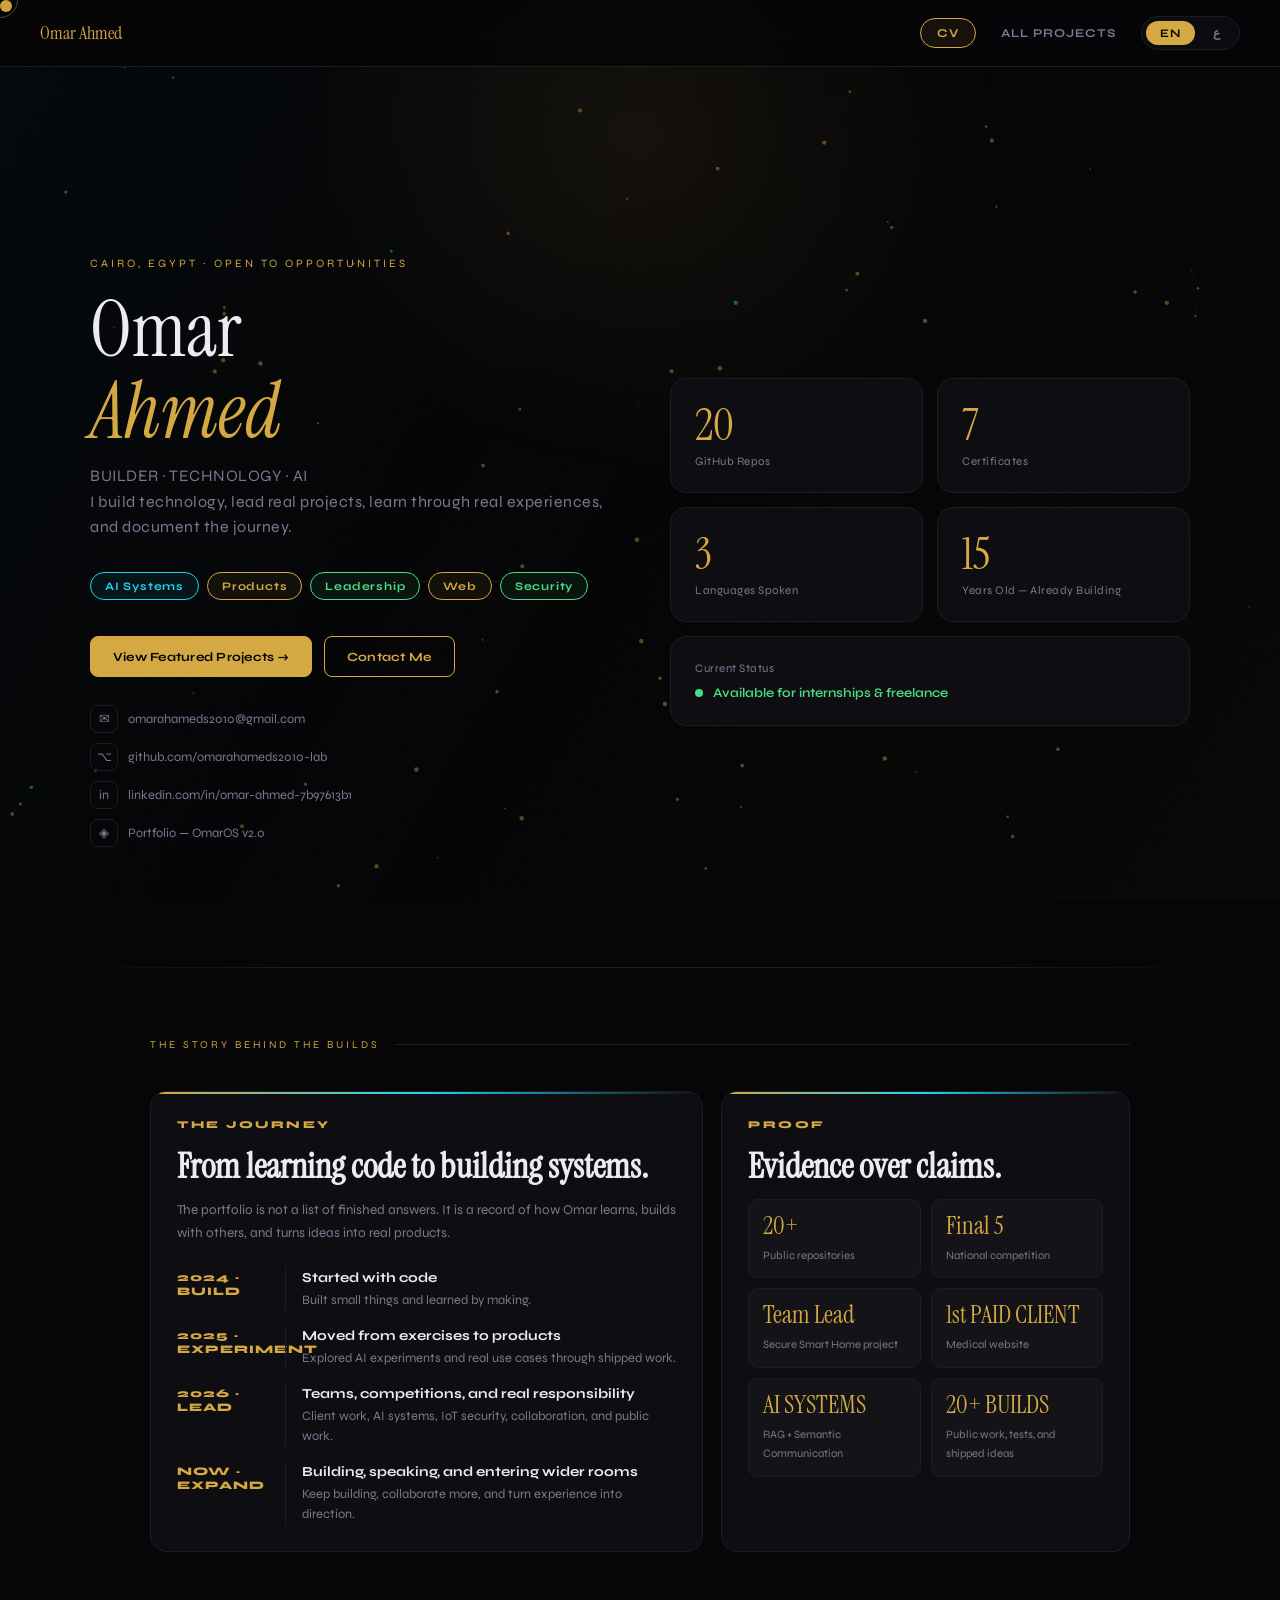
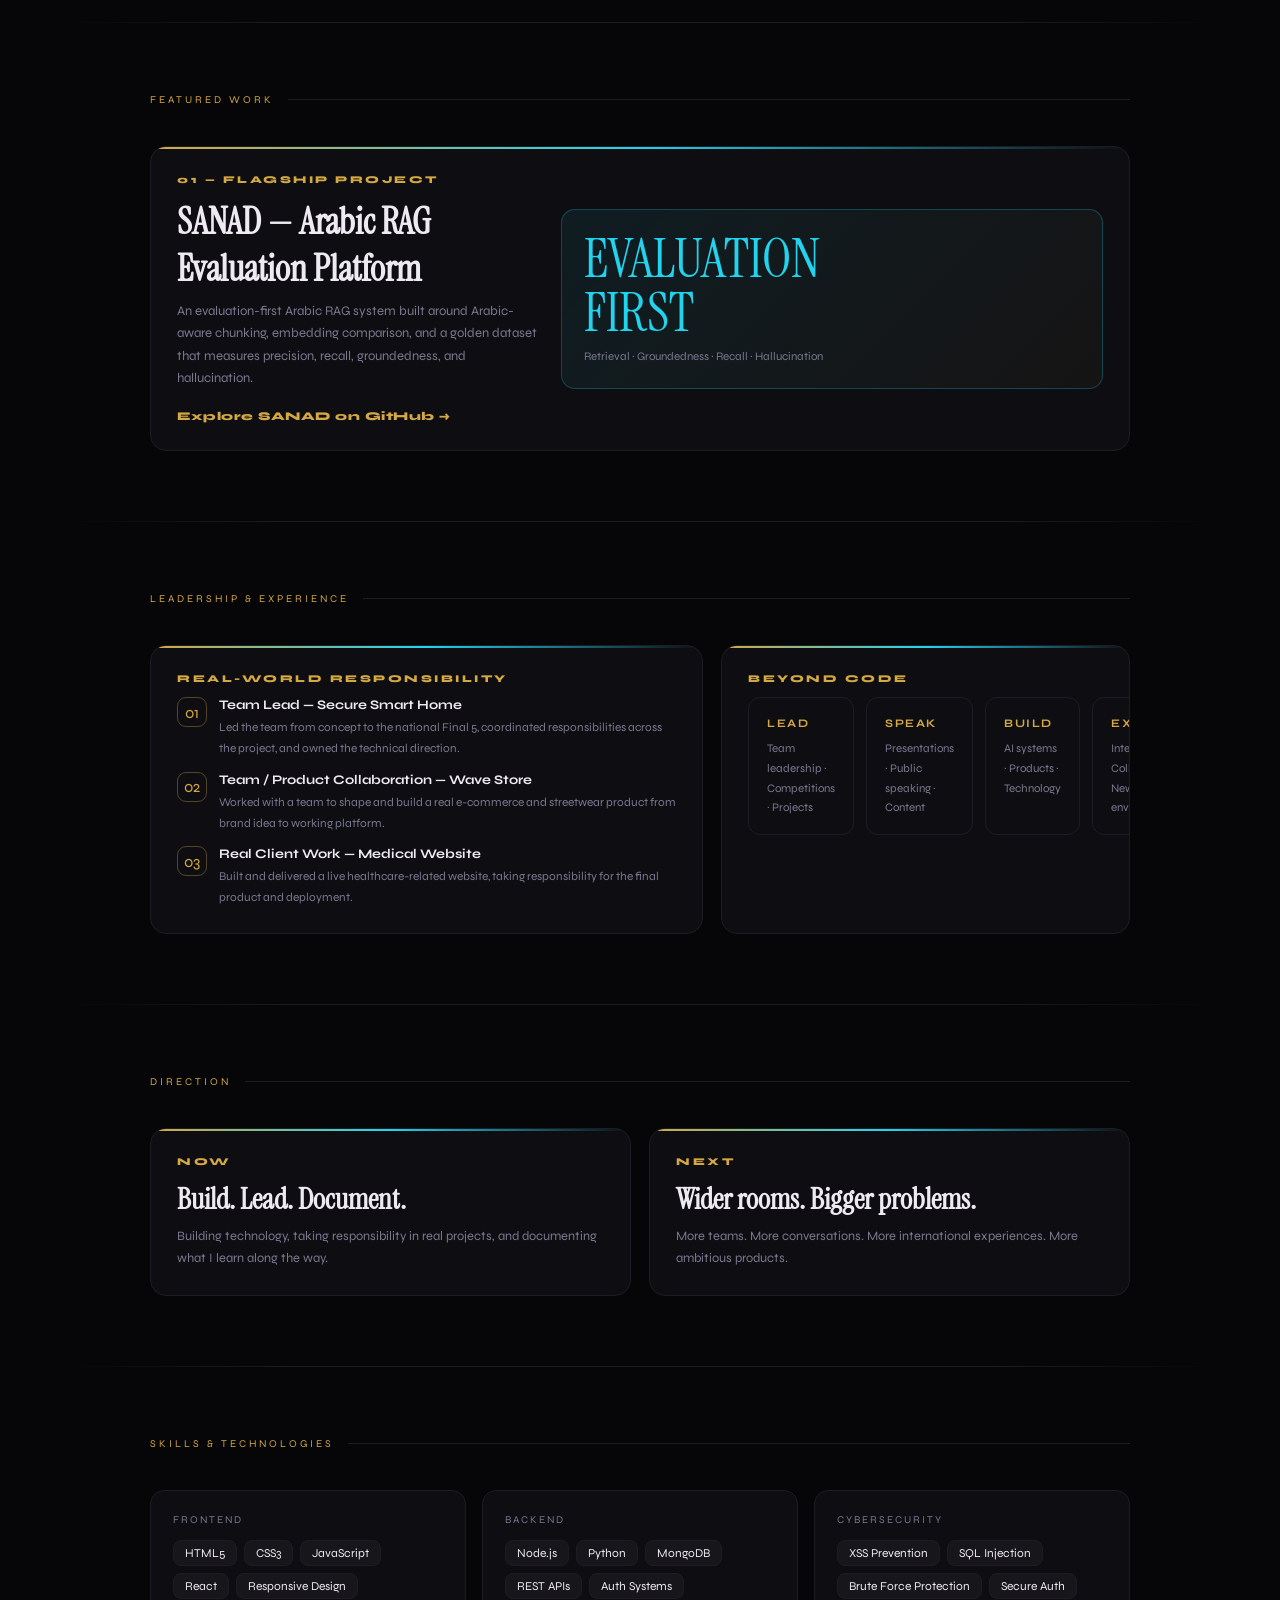
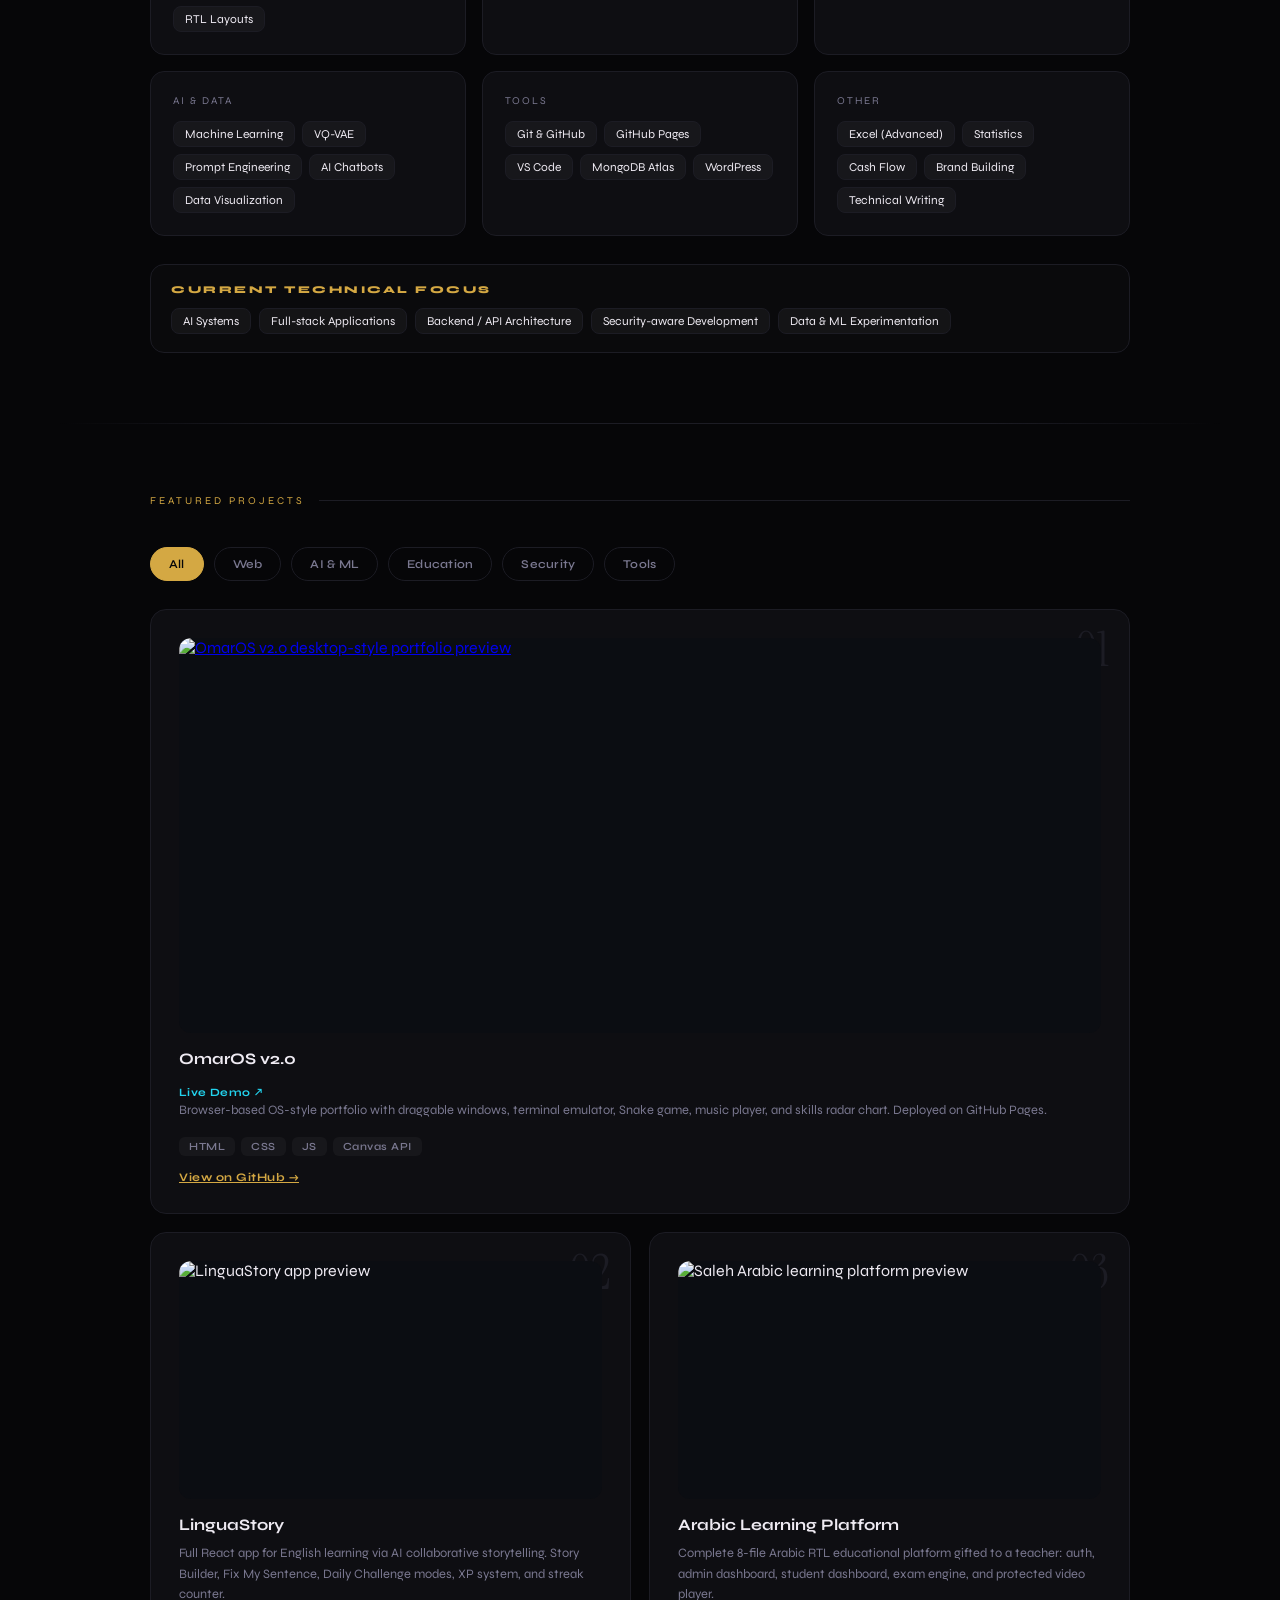
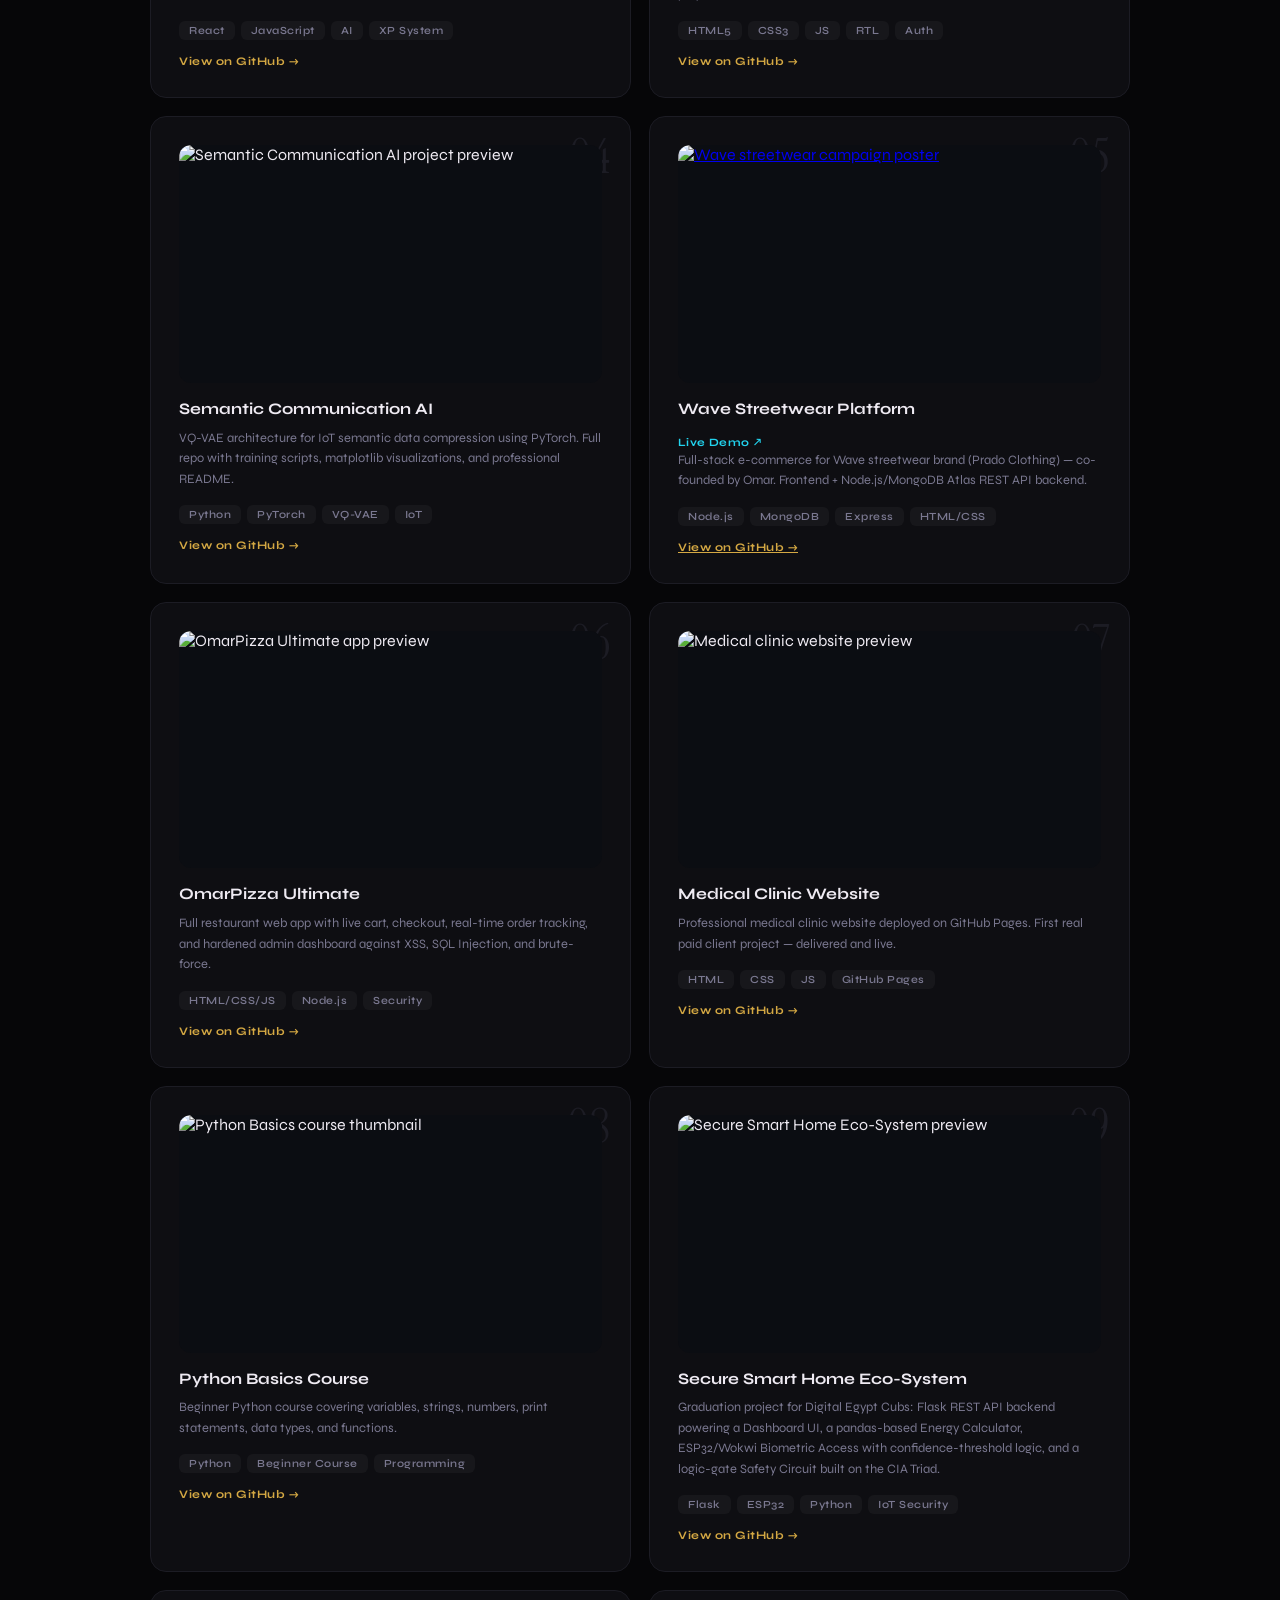
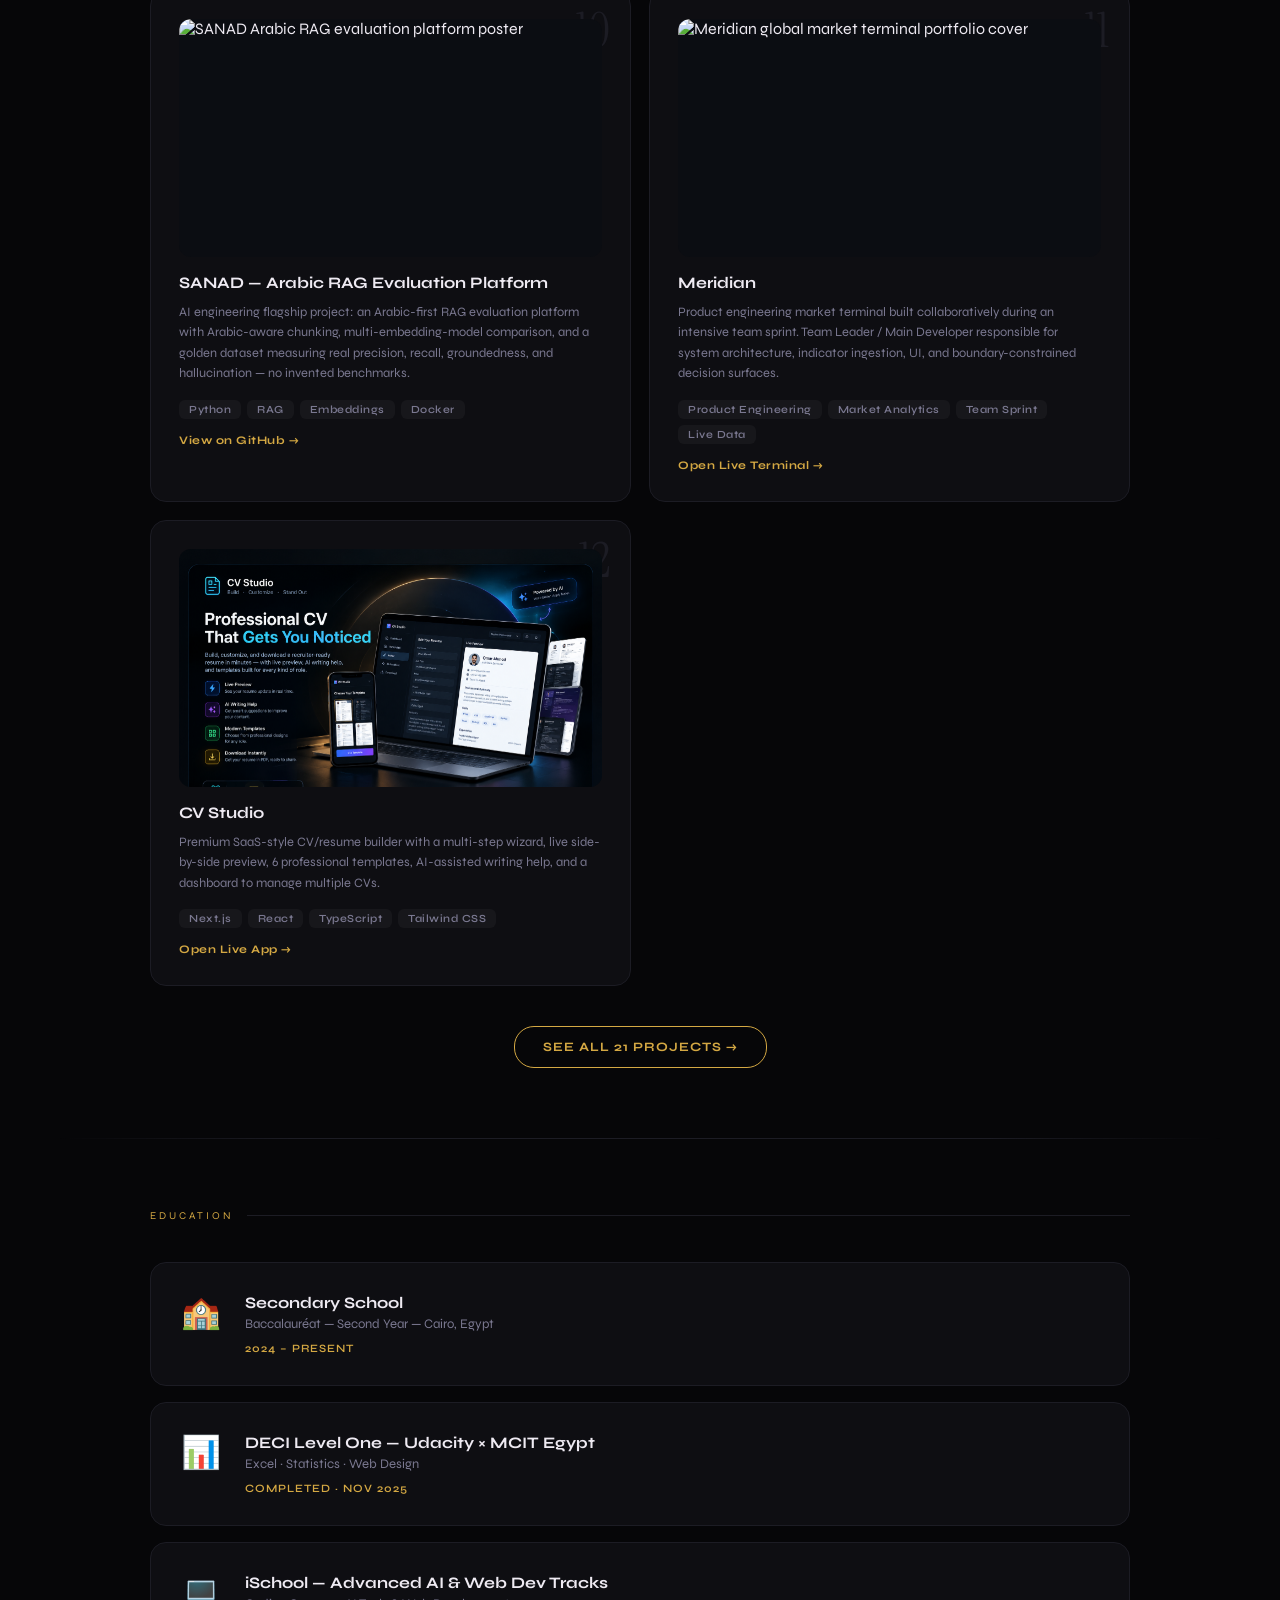
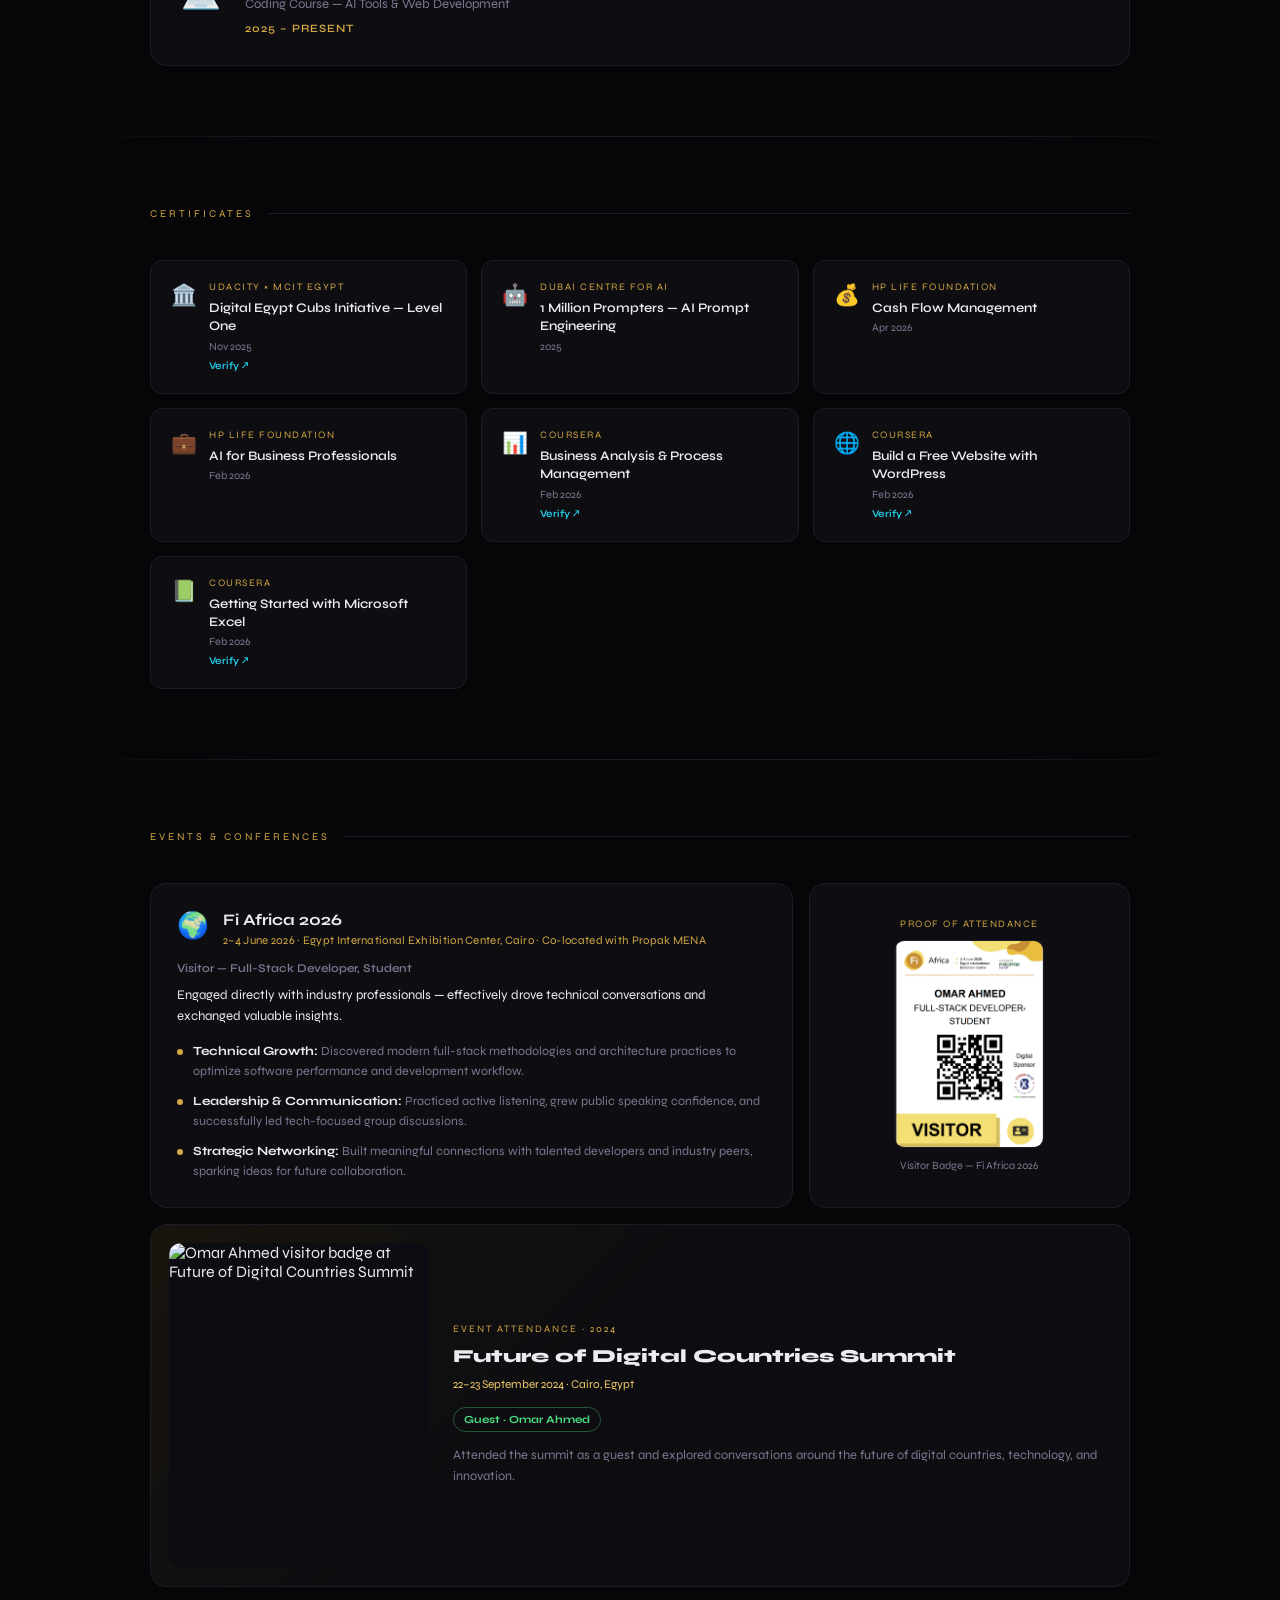
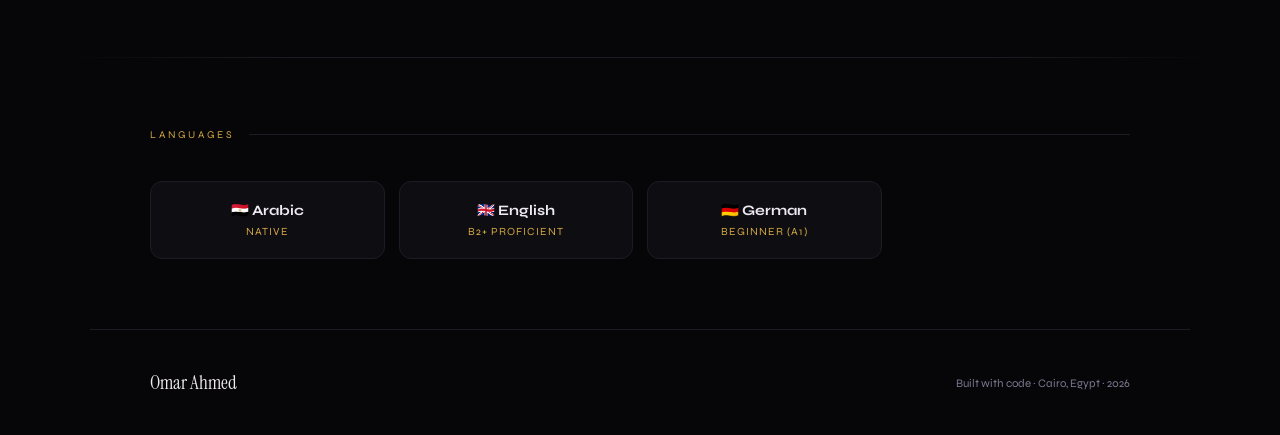
==== commit 61437f03: "Add event memory card for Future of Digital Countries Summit" ====
--- a/index.html
+++ b/index.html
@@ -230,6 +230,19 @@
 .event-points li { font-size:0.78rem;line-height:1.6;color:var(--muted);padding-left:16px;position:relative; }
 .event-points li::before { content:'';position:absolute;left:0;top:8px;width:6px;height:6px;border-radius:50%;background:var(--gold); }
 .event-points li strong { color:var(--text); }
+.event-memory-card { margin-top:16px;display:grid;grid-template-columns:minmax(190px,260px) 1fr;gap:24px;align-items:center;background:linear-gradient(135deg,rgba(212,168,67,0.09),rgba(14,14,18,0.96) 42%);border:1px solid var(--border);border-radius:16px;padding:18px;overflow:hidden;transition:all 0.3s; }
+.event-memory-card:hover { border-color:var(--gold);transform:translateY(-3px);box-shadow:0 18px 55px rgba(0,0,0,0.35); }
+.event-memory-media { position:relative;border-radius:12px;overflow:hidden;background:#0b0d12;aspect-ratio:4/5;cursor:zoom-in; }
+.event-memory-media::after { content:'↗';position:absolute;right:10px;bottom:10px;width:30px;height:30px;border-radius:8px;background:rgba(0,0,0,0.62);backdrop-filter:blur(5px);display:flex;align-items:center;justify-content:center;color:#fff;font-size:1rem;opacity:0;transition:opacity 0.25s; }
+.event-memory-media:hover::after { opacity:1; }
+.event-memory-media img { width:100%;height:100%;object-fit:cover;object-position:center;display:block;transition:transform 0.35s ease; }
+.event-memory-media:hover img { transform:scale(1.04); }
+.event-memory-kicker { font-size:0.62rem;color:var(--gold);letter-spacing:2px;text-transform:uppercase;margin-bottom:10px; }
+.event-memory-title { font-size:1.15rem;font-weight:800;line-height:1.3;margin-bottom:7px; }
+.event-memory-meta { color:var(--gold2);font-size:0.74rem;line-height:1.5;margin-bottom:13px; }
+.event-memory-role { display:inline-flex;padding:5px 10px;border:1px solid rgba(74,222,128,0.35);border-radius:999px;color:var(--accent);font-size:0.68rem;font-weight:700;margin-bottom:13px; }
+.event-memory-desc { color:var(--muted);font-size:0.8rem;line-height:1.7; }
+@media(max-width:768px){ .event-memory-card{grid-template-columns:1fr;gap:18px;} .event-memory-media{max-width:260px;margin:0 auto;width:100%;} }
 
 .edu-card { background:var(--surface);border:1px solid var(--border);border-radius:16px;padding:30px;display:flex;gap:24px;align-items:flex-start;transition:border-color 0.3s; }
 .edu-card:hover { border-color:rgba(212,168,67,0.3); }
@@ -749,6 +762,18 @@
       <div class="event-proof-caption" id="ev1-proof-caption">Visitor Badge — Fi Africa 2026</div>
     </div>
   </div>
+  <div class="event-memory-card">
+    <div class="event-memory-media" id="ev2-photo-wrap" title="Open event badge">
+      <img id="ev2-photo" src="fdc-summit-omar-ahmed.jpeg" alt="Omar Ahmed visitor badge at Future of Digital Countries Summit">
+    </div>
+    <div>
+      <div class="event-memory-kicker" id="ev2-kicker">Event Attendance · 2024</div>
+      <div class="event-memory-title" id="ev2-name">Future of Digital Countries Summit</div>
+      <div class="event-memory-meta" id="ev2-meta">22–23 September 2024 · Cairo, Egypt</div>
+      <div class="event-memory-role" id="ev2-role">Guest · Omar Ahmed</div>
+      <p class="event-memory-desc" id="ev2-desc">Attended the summit as a guest and explored conversations around the future of digital countries, technology, and innovation.</p>
+    </div>
+  </div>
 </section>
 
 <div class="section-divider"></div>
@@ -1060,6 +1085,7 @@
     ev1Name:'Fi Africa 2026',ev1Meta:'2–4 June 2026 · Egypt International Exhibition Center, Cairo · Co-located with Propak MENA',ev1Role:'Visitor — Full-Stack Developer, Student',ev1Desc:'Engaged directly with industry professionals — effectively drove technical conversations and exchanged valuable insights.',
     ev1PointsHTML:'<li><strong>Technical Growth:</strong> Discovered modern full-stack methodologies and architecture practices to optimize software performance and development workflow.</li><li><strong>Leadership &amp; Communication:</strong> Practiced active listening, grew public speaking confidence, and successfully led tech-focused group discussions.</li><li><strong>Strategic Networking:</strong> Built meaningful connections with talented developers and industry peers, sparking ideas for future collaboration.</li>',
     labelEventProof:'Proof of Attendance',ev1ProofCaption:'Visitor Badge — Fi Africa 2026',
+    ev2Kicker:'Event Attendance · 2024',ev2Name:'Future of Digital Countries Summit',ev2Meta:'22–23 September 2024 · Cairo, Egypt',ev2Role:'Guest · Omar Ahmed',ev2Desc:'Attended the summit as a guest and explored conversations around the future of digital countries, technology, and innovation.',
     edu1school:'Secondary School',edu1deg:'Baccalauréat — Second Year — Cairo, Egypt',
     edu2school:'DECI Level One — Udacity × MCIT Egypt',edu2deg:'Excel · Statistics · Web Design',
     edu3school:'iSchool — Advanced AI & Web Dev Tracks',edu3deg:'Coding Course — AI Tools & Web Development',
@@ -1089,6 +1115,7 @@
     ev1Name:'Fi Africa 2026',ev1Meta:'2–4 يونيو 2026 · مركز مصر الدولي للمعارض، القاهرة · بالتزامن مع Propak MENA',ev1Role:'زائر (Visitor) — Full-Stack Developer، طالب',ev1Desc:'تفاعل مباشر مع محترفين في المجال، وقيادة فعّالة لنقاشات تقنية وتبادل رؤى قيّمة.',
     ev1PointsHTML:'<li><strong>نمو تقني:</strong> اكتشاف منهجيات وممارسات معمارية حديثة في الـ Full-Stack لتحسين أداء البرمجيات وسير العمل التطويري.</li><li><strong>القيادة والتواصل:</strong> إتقان الاستماع الفعّال، وزيادة الثقة في التحدث أمام الجمهور، وقيادة نقاشات جماعية تقنية بنجاح.</li><li><strong>بناء علاقات استراتيجي:</strong> بناء علاقات حقيقية مع مطورين موهوبين وزملاء في الصناعة، وفتح آفاق للتعاون المستقبلي.</li>',
     labelEventProof:'إثبات الحضور',ev1ProofCaption:'بادچ الزائر — Fi Africa 2026',
+    ev2Kicker:'حضور فعالية · 2024',ev2Name:'قمة مستقبل الدول الرقمية',ev2Meta:'22–23 سبتمبر 2024 · القاهرة، مصر',ev2Role:'ضيف · Omar Ahmed',ev2Desc:'حضر عمر القمة كضيف، واستكشف نقاشات حول مستقبل الدول الرقمية والتكنولوجيا والابتكار.',
     edu1school:'المرحلة الثانوية',edu1deg:'باكالوريا — السنة الثانية — القاهرة، مصر',
     edu2school:'برنامج DECI المستوى الأول — Udacity × MCIT مصر',edu2deg:'Excel · الإحصاء · تصميم الويب',
     edu3school:'iSchool — مسارات AI والويب المتقدمة',edu3deg:'دورة برمجة — أدوات AI وتطوير الويب',
@@ -1123,6 +1150,11 @@
   const evPoints=document.getElementById('ev1-points'); if(evPoints) evPoints.innerHTML=d.ev1PointsHTML;
   const evProofLabel=document.getElementById('label-event-proof'); if(evProofLabel) evProofLabel.textContent=d.labelEventProof;
   const evProofCaption=document.getElementById('ev1-proof-caption'); if(evProofCaption) evProofCaption.textContent=d.ev1ProofCaption;
+  const ev2Kicker=document.getElementById('ev2-kicker'); if(ev2Kicker) ev2Kicker.textContent=d.ev2Kicker;
+  const ev2Name=document.getElementById('ev2-name'); if(ev2Name) ev2Name.textContent=d.ev2Name;
+  const ev2Meta=document.getElementById('ev2-meta'); if(ev2Meta) ev2Meta.textContent=d.ev2Meta;
+  const ev2Role=document.getElementById('ev2-role'); if(ev2Role) ev2Role.textContent=d.ev2Role;
+  const ev2Desc=document.getElementById('ev2-desc'); if(ev2Desc) ev2Desc.textContent=d.ev2Desc;
   document.getElementById('edu1-school').textContent=d.edu1school;
   document.getElementById('edu1-deg').textContent=d.edu1deg;
   document.getElementById('edu2-school').textContent=d.edu2school;
@@ -1173,6 +1205,12 @@
     posterModal.classList.add('open');
   });
 });
+document.getElementById('ev2-photo-wrap').addEventListener('click', ()=>{
+  const img = document.getElementById('ev2-photo');
+  posterModalImg.src = img.src;
+  posterModalImg.alt = img.alt;
+  posterModal.classList.add('open');
+});
 function closePosterModal(){ posterModal.classList.remove('open'); posterModalImg.src=''; }
 document.getElementById('posterModalClose').addEventListener('click', closePosterModal);
 posterModal.addEventListener('click', e=>{ if(e.target===posterModal) closePosterModal(); });
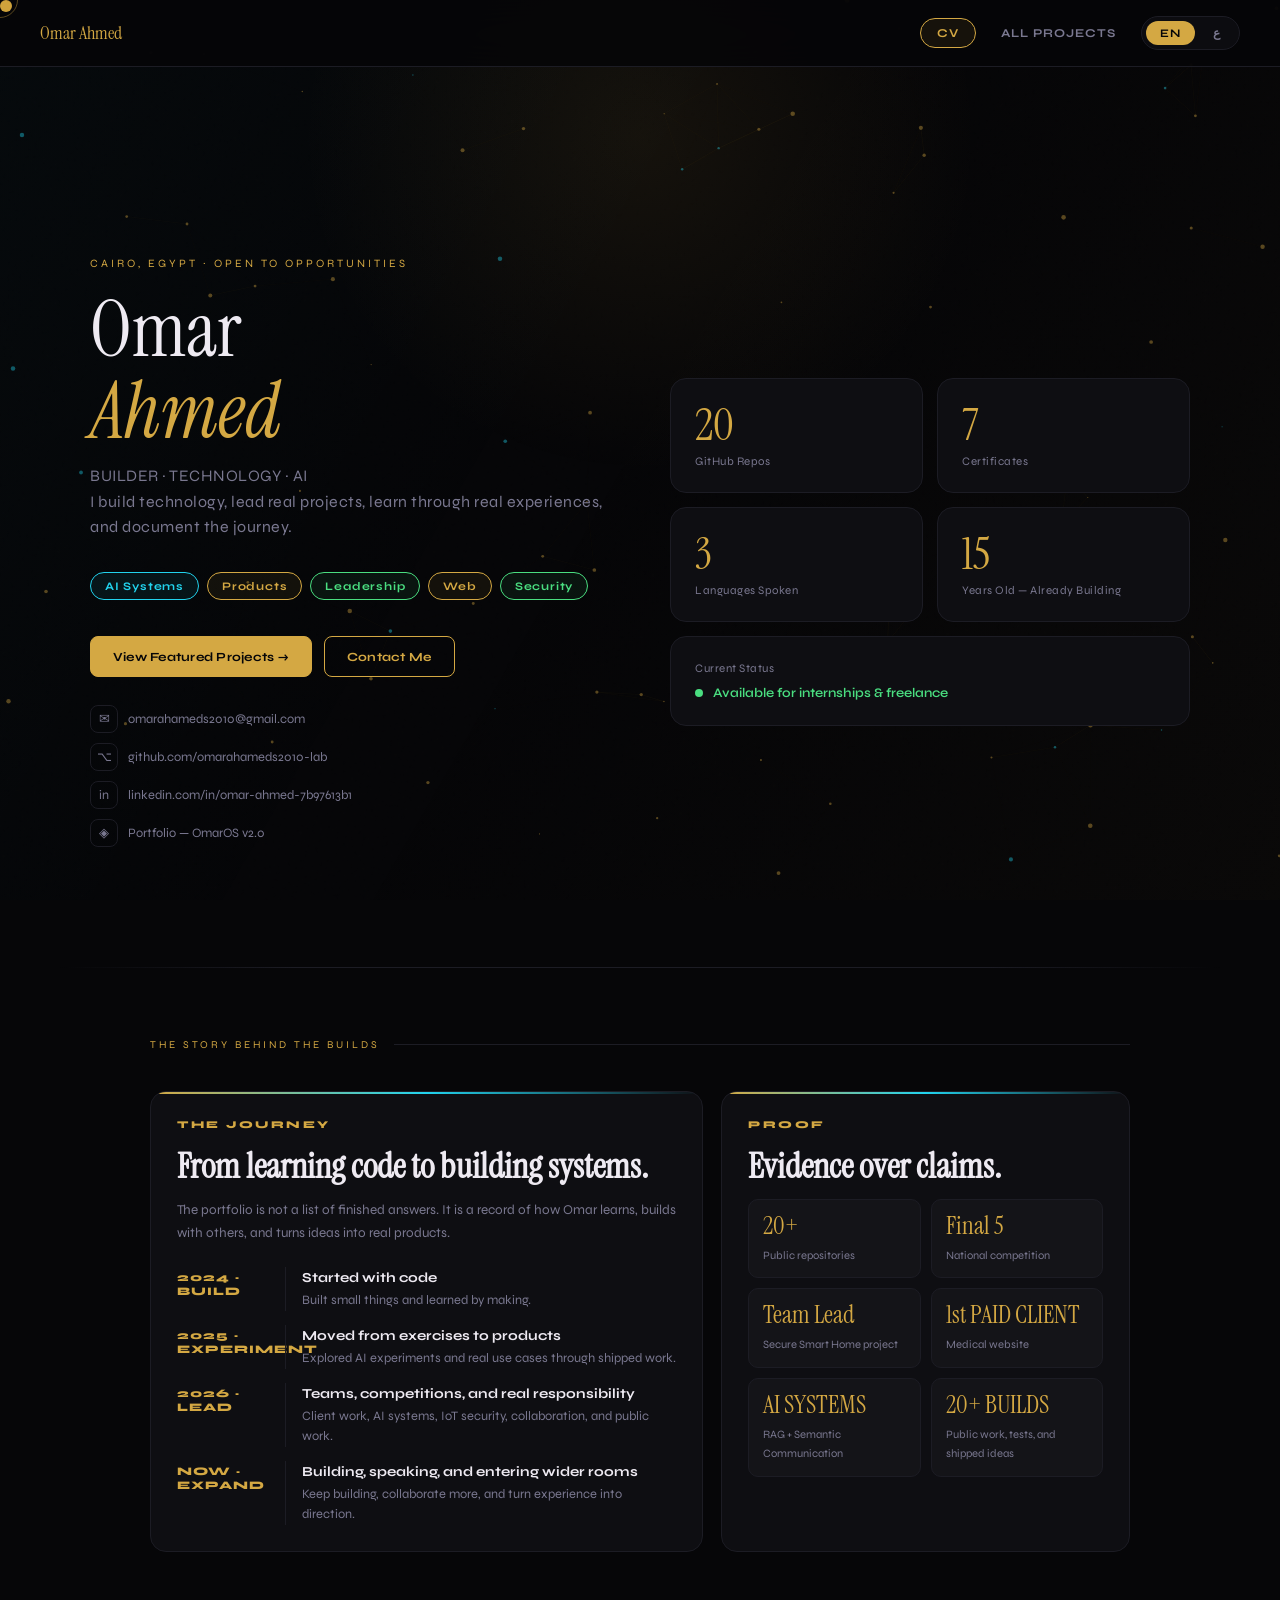
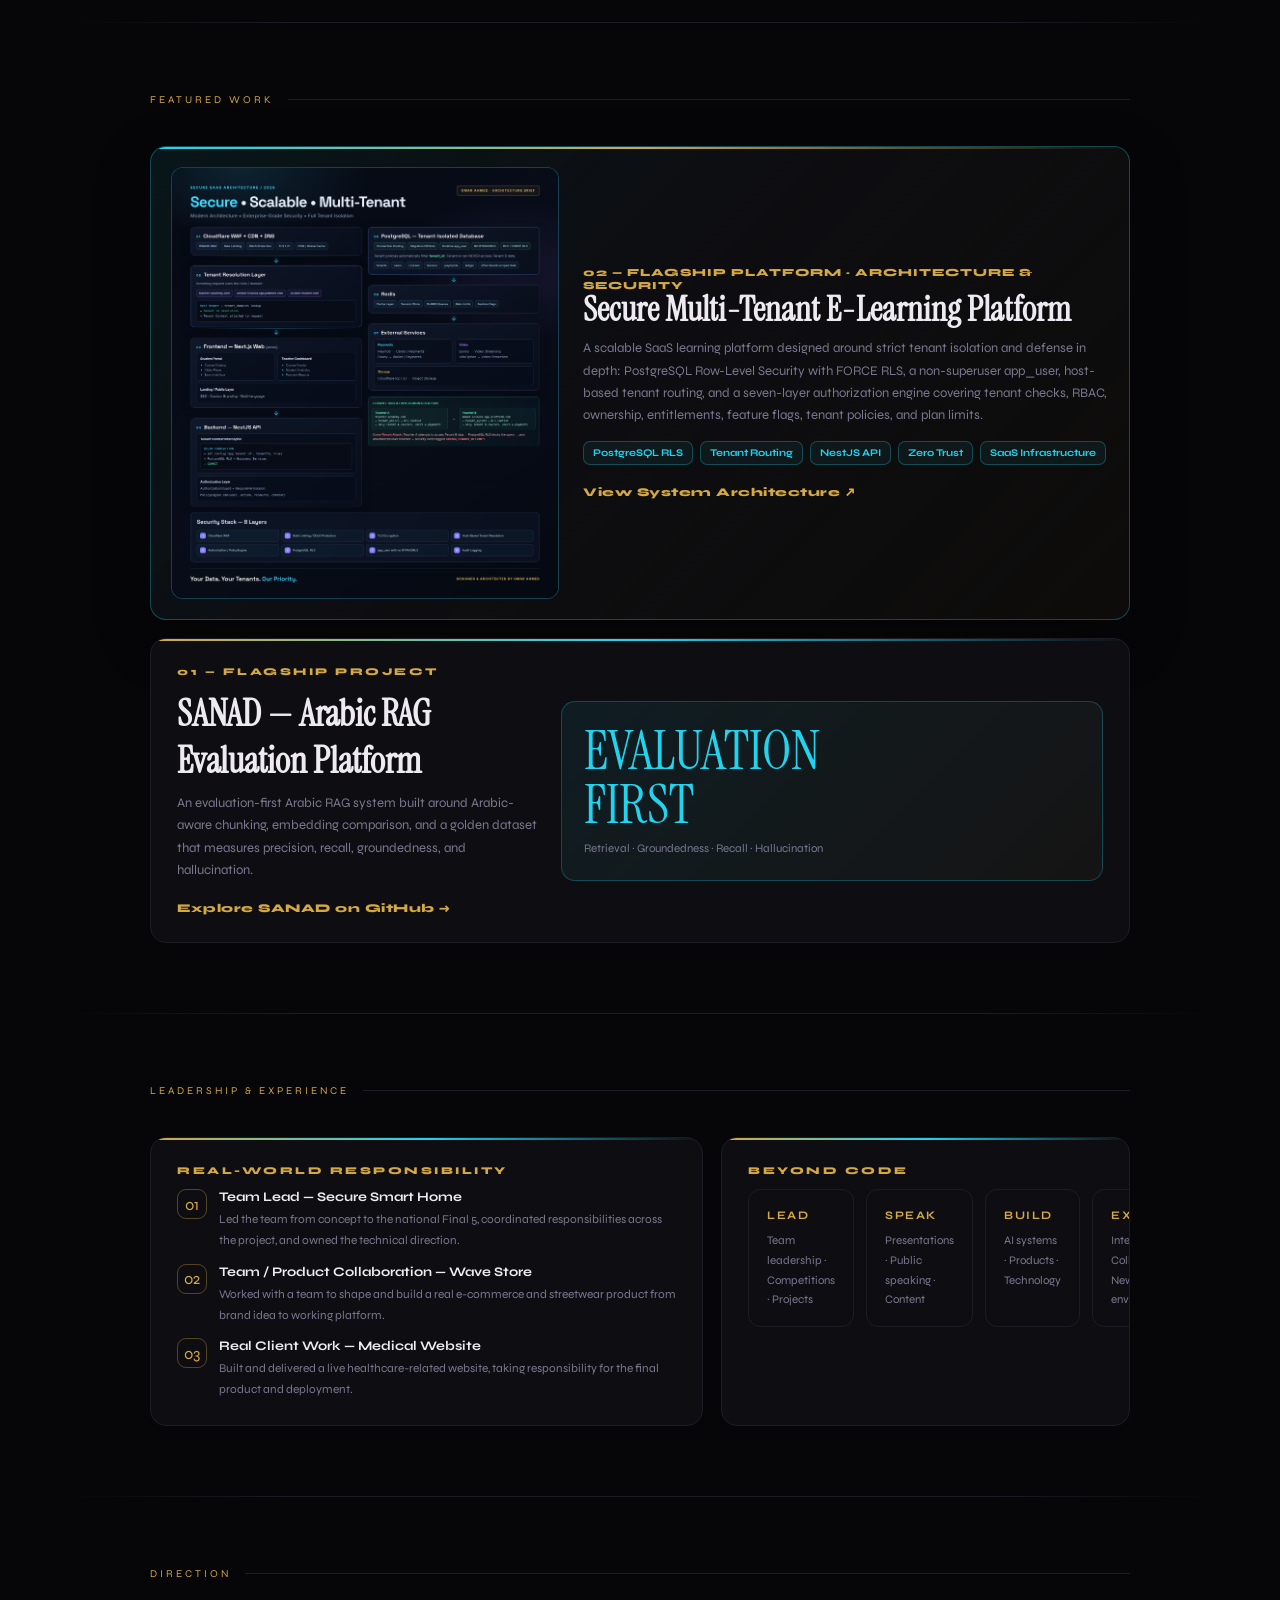
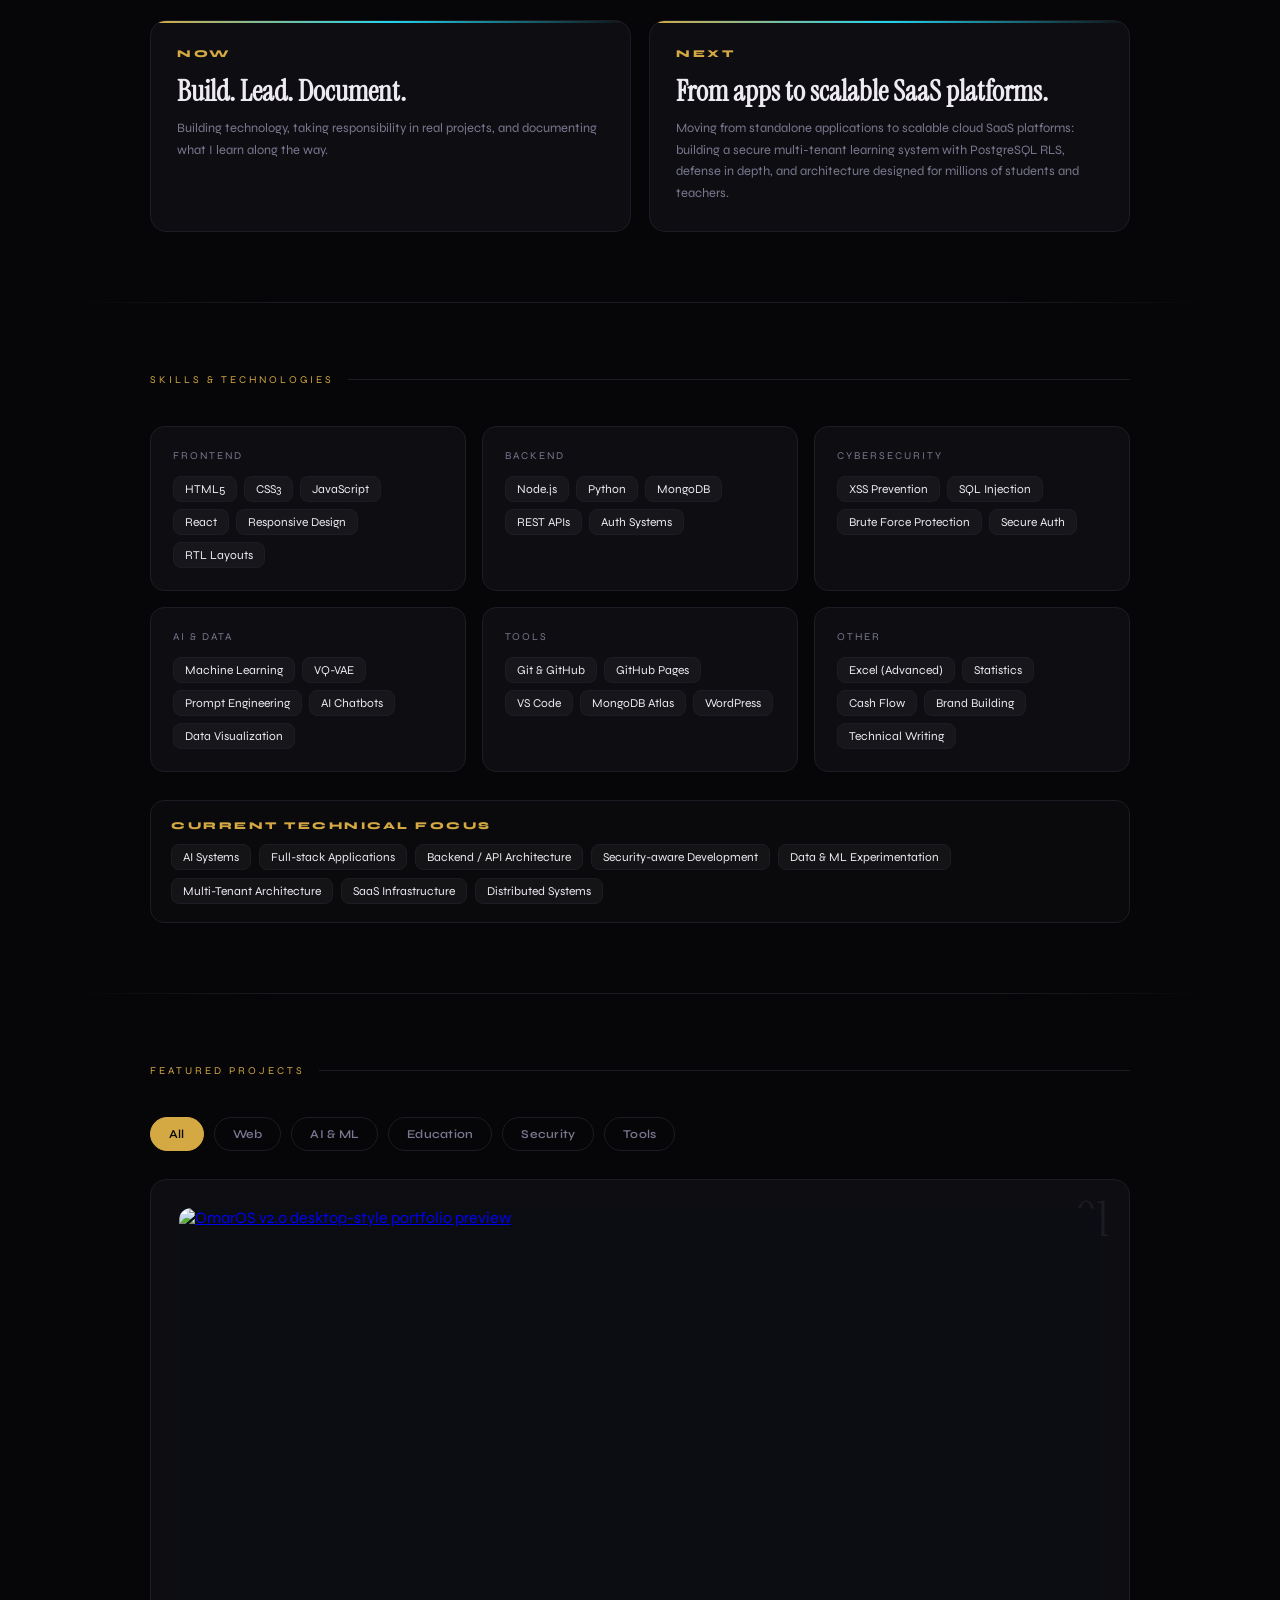
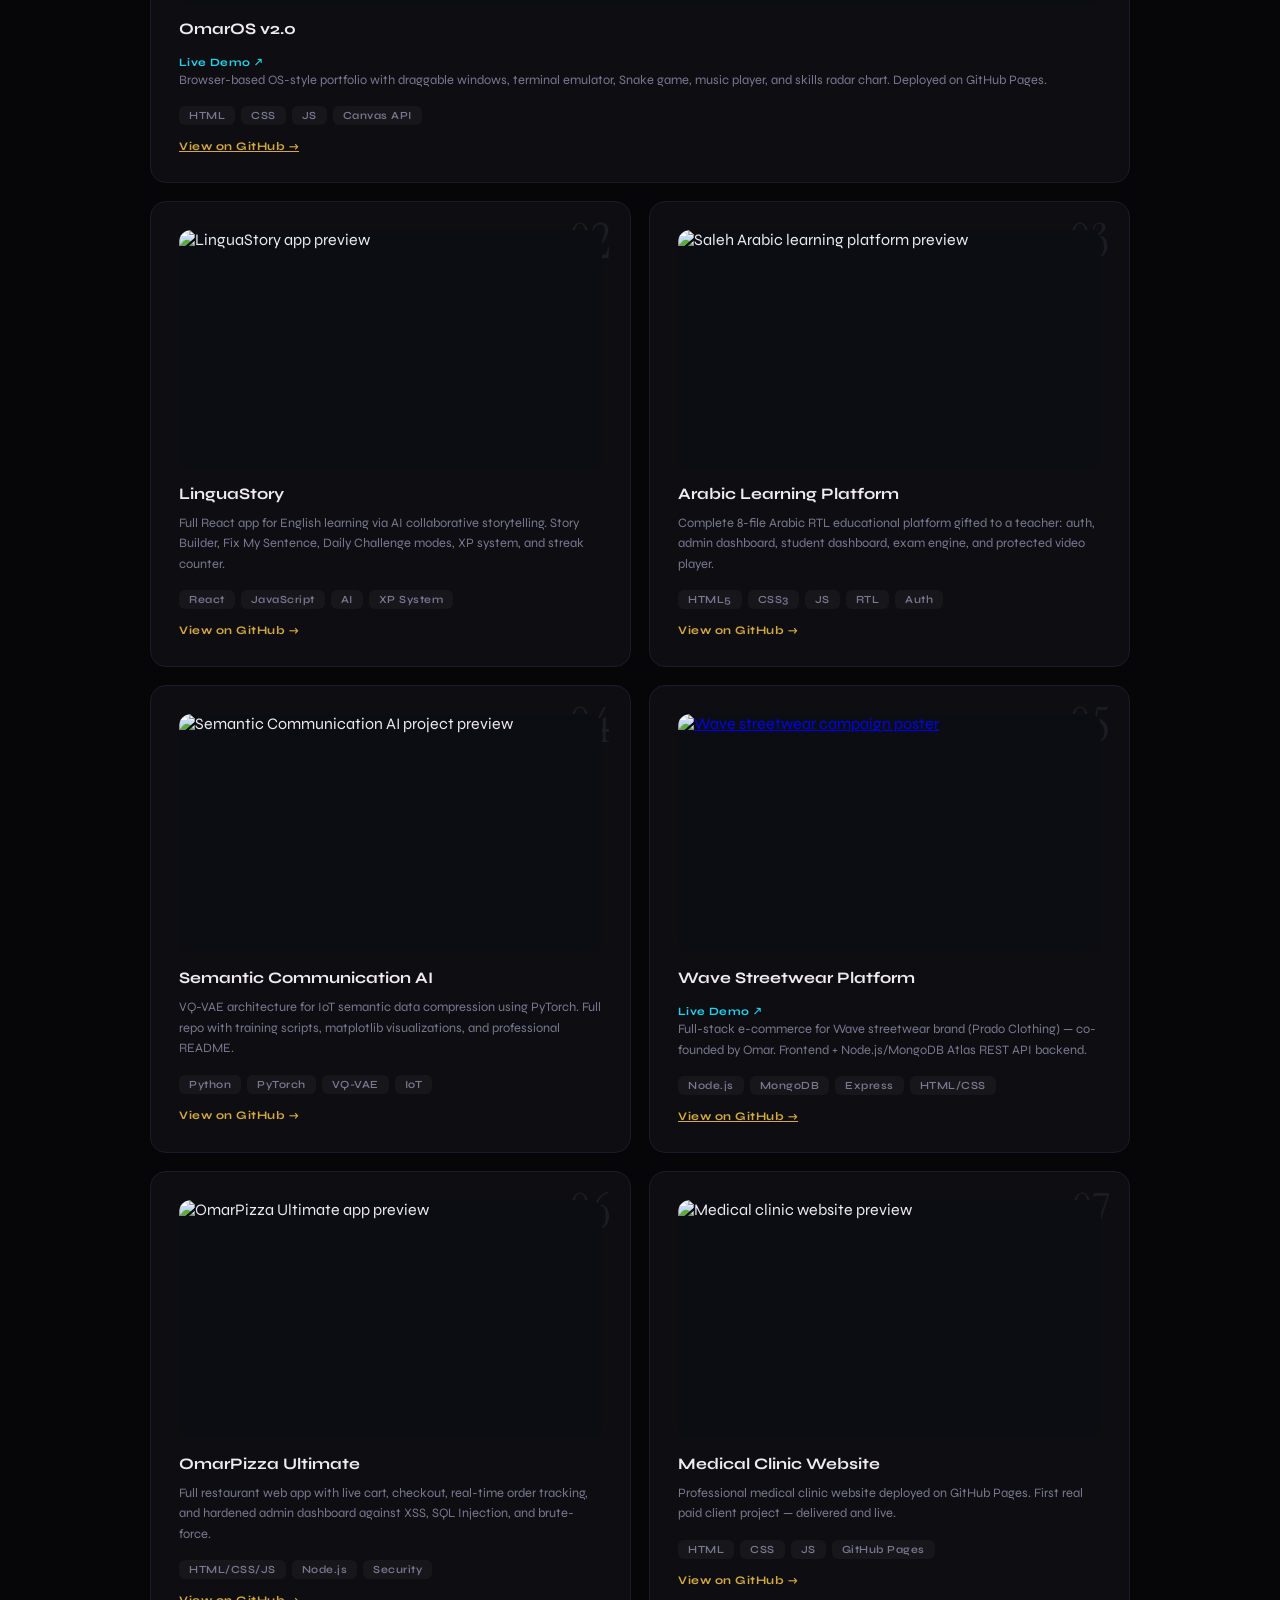
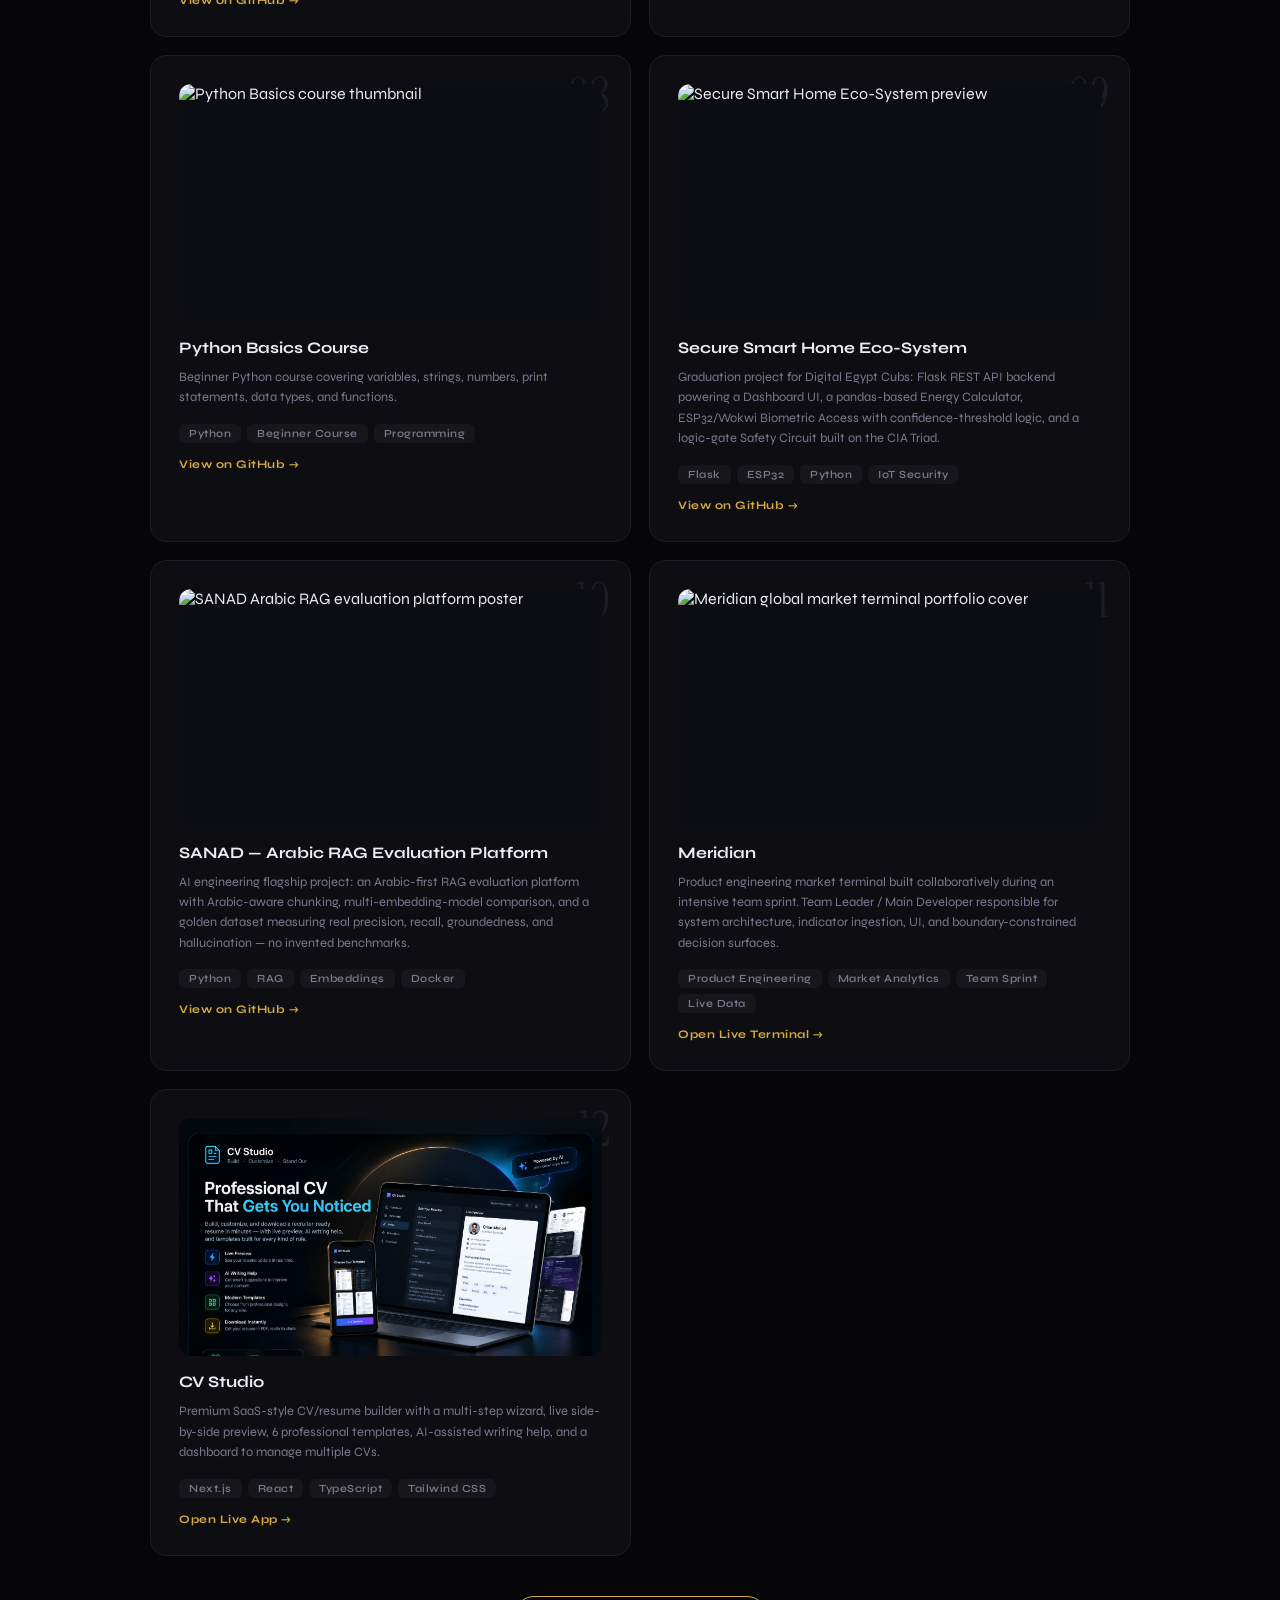
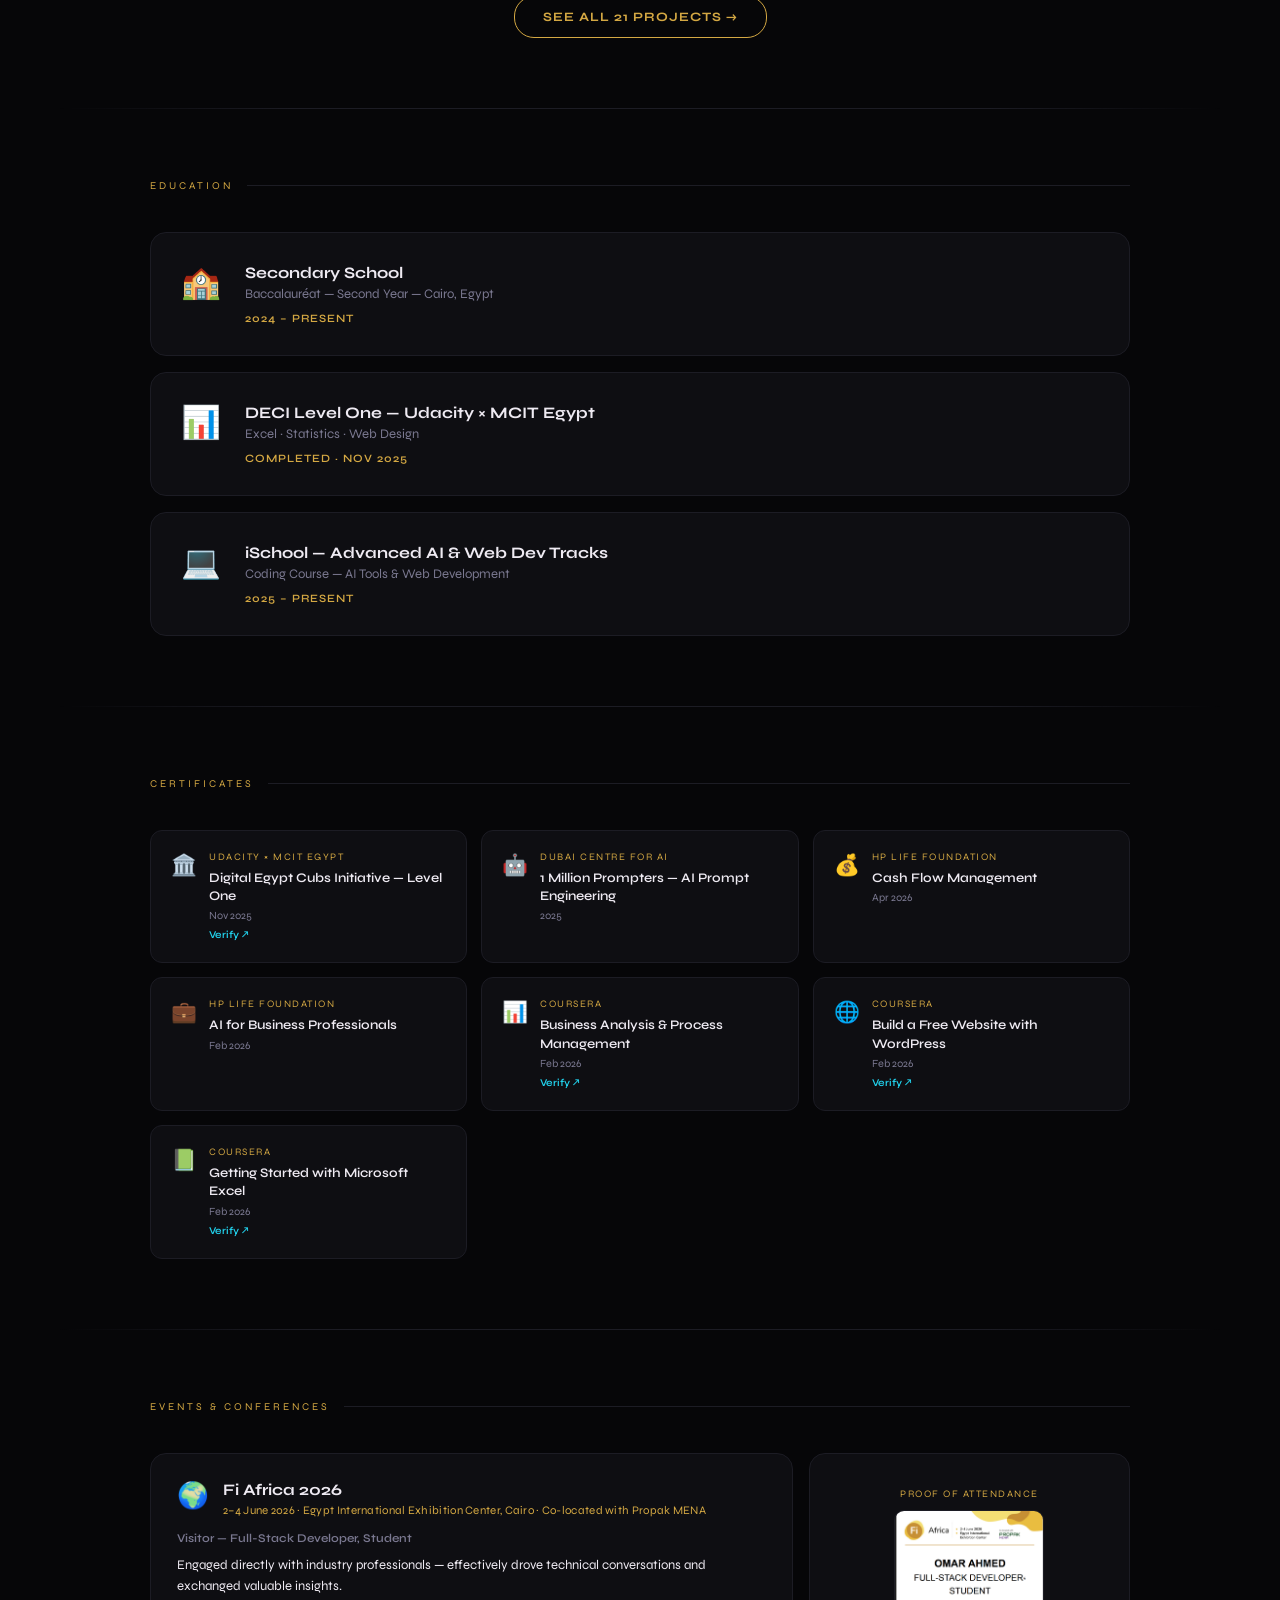
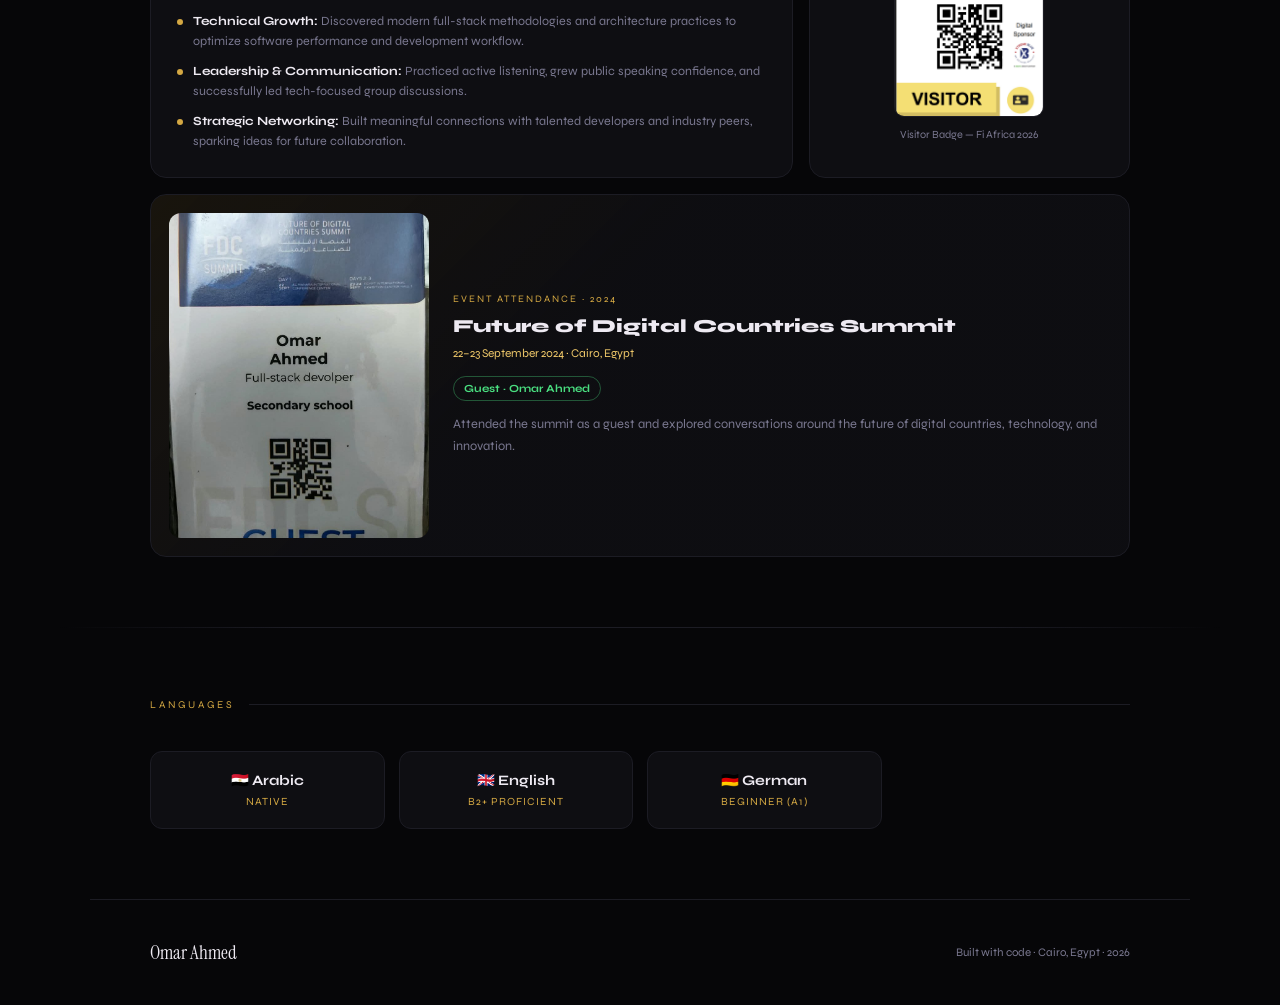
==== commit 2effe23f: "Add multitenant card and update event details" ====
--- a/index.html
+++ b/index.html
@@ -446,6 +446,20 @@
 .flagship-metric { border:1px solid rgba(34,211,238,.25); border-radius:14px; padding:22px; background:linear-gradient(135deg,rgba(34,211,238,.08),rgba(212,168,67,.04)); }
 .flagship-metric .metric { color:var(--accent2); font-family:'Instrument Serif',serif; font-size:3.4rem; line-height:1; }
 .flagship-metric p { color:var(--muted); font-size:.72rem; line-height:1.5; margin-top:8px; }
+.multitenant-card { display:grid;grid-template-columns:minmax(240px,.85fr) 1.15fr;gap:24px;align-items:center;background:linear-gradient(135deg,rgba(34,211,238,.08),rgba(14,14,18,.97) 45%,rgba(212,168,67,.04));border:1px solid rgba(34,211,238,.3);border-radius:16px;padding:20px;position:relative;overflow:hidden;box-shadow:0 18px 55px rgba(0,0,0,.25); }
+.multitenant-card::before { content:'';position:absolute;top:0;left:0;right:0;height:2px;background:linear-gradient(90deg,var(--accent2),var(--gold),transparent); }
+.multitenant-visual { position:relative;border:1px solid rgba(69,217,255,.25);border-radius:12px;overflow:hidden;background:#070c17;cursor:zoom-in; }
+.multitenant-visual img { display:block;width:100%;height:auto;max-height:430px;object-fit:cover;object-position:top;transition:transform .35s ease; }
+.multitenant-visual:hover img { transform:scale(1.025); }
+.multitenant-visual::after { content:'↗ OPEN ARCHITECTURE';position:absolute;right:10px;bottom:10px;padding:7px 9px;border-radius:7px;background:rgba(0,0,0,.72);backdrop-filter:blur(5px);color:#fff;font-size:.58rem;letter-spacing:1px;font-weight:700;opacity:0;transition:opacity .25s; }
+.multitenant-visual:hover::after { opacity:1; }
+.multitenant-copy h3 { font-family:'Instrument Serif',serif;font-size:2.1rem;line-height:1.05;margin-bottom:10px; }
+.multitenant-copy p { color:var(--muted);font-size:.82rem;line-height:1.7;margin-bottom:14px; }
+.multitenant-tags { display:flex;flex-wrap:wrap;gap:7px;margin-bottom:16px; }
+.multitenant-tag { padding:5px 9px;border-radius:7px;border:1px solid rgba(34,211,238,.28);background:rgba(34,211,238,.06);color:var(--accent2);font-size:.64rem;font-weight:700; }
+.multitenant-meta { color:var(--gold);font-size:.68rem;font-weight:800;letter-spacing:1px;text-transform:uppercase; }
+.multitenant-link { color:var(--gold);text-decoration:none;font-size:.74rem;font-weight:800;letter-spacing:.5px; }
+@media (max-width:760px) { .multitenant-card { grid-template-columns:1fr; } .multitenant-visual img { max-height:none; } }
 .leadership-list { display:grid; gap:14px; }
 .leadership-item { display:flex; gap:12px; align-items:flex-start; }
 .leadership-icon { width:30px; height:30px; display:grid; place-items:center; border:1px solid rgba(212,168,67,.35); border-radius:9px; color:var(--gold); flex:none; }
@@ -501,6 +515,18 @@
 <!-- FLAGSHIP -->
 <section class="section reveal" id="featured-work">
   <div class="section-label" id="label-featured-work">Featured Work</div>
+  <div class="multitenant-card" style="margin-bottom:18px">
+    <div class="multitenant-visual" id="multitenant-visual" title="Open system architecture diagram">
+      <img id="multitenant-diagram" src="architecture-infographic.png" alt="Secure Scalable Multi-Tenant platform architecture by Omar Ahmed">
+    </div>
+    <div class="multitenant-copy">
+      <div class="multitenant-meta" id="multitenant-kicker">02 — FLAGSHIP PLATFORM · ARCHITECTURE & SECURITY</div>
+      <h3 id="multitenant-title">Secure Multi-Tenant E-Learning Platform</h3>
+      <p id="multitenant-desc">A scalable SaaS learning platform designed around strict tenant isolation and defense in depth: PostgreSQL Row-Level Security with FORCE RLS, a non-superuser app_user, host-based tenant routing, and a seven-layer authorization engine covering tenant checks, RBAC, ownership, entitlements, feature flags, tenant policies, and plan limits.</p>
+      <div class="multitenant-tags"><span class="multitenant-tag">PostgreSQL RLS</span><span class="multitenant-tag">Tenant Routing</span><span class="multitenant-tag">NestJS API</span><span class="multitenant-tag">Zero Trust</span><span class="multitenant-tag">SaaS Infrastructure</span></div>
+      <a class="multitenant-link" id="multitenant-link" href="#multitenant-visual">View System Architecture ↗</a>
+    </div>
+  </div>
   <div class="story-card flagship">
     <div class="flagship-copy">
       <div class="section-kicker" id="flagship-kicker">01 — FLAGSHIP PROJECT</div>
@@ -544,8 +570,8 @@
 <section class="section reveal" id="direction">
   <div class="section-label" id="label-direction">Direction</div>
   <div class="now-next">
-    <div class="now-card"><div class="section-kicker">NOW</div><h3>Build. Lead. Document.</h3><p>Building technology, taking responsibility in real projects, and documenting what I learn along the way.</p></div>
-    <div class="now-card"><div class="section-kicker">NEXT</div><h3>Wider rooms. Bigger problems.</h3><p>More teams. More conversations. More international experiences. More ambitious products.</p></div>
+    <div class="now-card"><div class="section-kicker" id="now-kicker">NOW</div><h3 id="now-title">Build. Lead. Document.</h3><p id="now-desc">Building technology, taking responsibility in real projects, and documenting what I learn along the way.</p></div>
+    <div class="now-card"><div class="section-kicker" id="next-kicker">NEXT</div><h3 id="next-title">From apps to scalable SaaS platforms.</h3><p id="next-desc">Moving from standalone applications to scalable cloud SaaS platforms: building a secure multi-tenant learning system with PostgreSQL RLS, defense in depth, and architecture designed for millions of students and teachers.</p></div>
   </div>
 </section>
 
@@ -570,6 +596,9 @@
       <span class="skill-tag">Backend / API Architecture</span>
       <span class="skill-tag">Security-aware Development</span>
       <span class="skill-tag">Data & ML Experimentation</span>
+      <span class="skill-tag">Multi-Tenant Architecture</span>
+      <span class="skill-tag">SaaS Infrastructure</span>
+      <span class="skill-tag">Distributed Systems</span>
     </div>
   </div>
 </section>
@@ -764,7 +793,7 @@
   </div>
   <div class="event-memory-card">
     <div class="event-memory-media" id="ev2-photo-wrap" title="Open event badge">
-      <img id="ev2-photo" src="fdc-summit-omar-ahmed.jpeg" alt="Omar Ahmed visitor badge at Future of Digital Countries Summit">
+      <img id="ev2-photo" src="Future_of_Digital_Countries_Summit.jpg" alt="Omar Ahmed visitor badge at Future of Digital Countries Summit">
     </div>
     <div>
       <div class="event-memory-kicker" id="ev2-kicker">Event Attendance · 2024</div>
@@ -1028,6 +1057,7 @@
     heroTitle: 'BUILDER · TECHNOLOGY · AI<br/>I build technology, lead real projects, learn through real experiences, and document the journey.',
     storyLabel: 'The Story Behind The Builds', storyKicker: 'THE JOURNEY', storyTitle: 'From learning code to building systems.', storyIntro: 'The portfolio is not a list of finished answers. It is a record of how Omar learns, builds with others, and turns ideas into real products.',
     proofKicker: 'PROOF', proofTitle: 'Evidence over claims.', featuredLabel: 'Featured Work', flagshipKicker: '01 — FLAGSHIP PROJECT', flagshipTitle: 'SANAD — Arabic RAG Evaluation Platform', flagshipDesc: 'An evaluation-first Arabic RAG system built around Arabic-aware chunking, embedding comparison, and a golden dataset that measures precision, recall, groundedness, and hallucination.', flagshipLink: 'Explore SANAD on GitHub →', metric: 'EVALUATION<br/>FIRST', metricDesc: 'Retrieval · Groundedness · Recall · Hallucination',
+    multitenantKicker: '02 — FLAGSHIP PLATFORM · ARCHITECTURE & SECURITY', multitenantTitle: 'Secure Multi-Tenant E-Learning Platform', multitenantDesc: 'A scalable SaaS learning platform designed around strict tenant isolation and defense in depth: PostgreSQL Row-Level Security with FORCE RLS, a non-superuser app_user, host-based tenant routing, and a seven-layer authorization engine covering tenant checks, RBAC, ownership, entitlements, feature flags, tenant policies, and plan limits.', multitenantLink: 'View System Architecture ↗', nowTitle:'Build. Lead. Document.', nowDesc:'Building technology, taking responsibility in real projects, and documenting what I learn along the way.', nextKicker:'NEXT', nextTitle:'From apps to scalable SaaS platforms.', nextDesc:'Moving from standalone applications to scalable cloud SaaS platforms: building a secure multi-tenant learning system with PostgreSQL RLS, defense in depth, and architecture designed for millions of students and teachers.',
     experienceLabel: 'Leadership & Experience', experienceKicker: 'REAL-WORLD RESPONSIBILITY', beyondKicker: 'BEYOND CODE', directionLabel: 'Direction', focusKicker: 'CURRENT TECHNICAL FOCUS', archiveTitle: 'The <em>Archive</em>', archiveDesc: '20 public repositories — a record of what I have built, tested, learned, and shipped. Click any card to open the repo on GitHub.',
     filters: ['All','Web','AI & ML','Education','Security','Tools'], badges: ['AI Systems','Products','Leadership','Web','Security']
   },
@@ -1035,6 +1065,7 @@
     heroTitle: 'بُنّاء · تكنولوجيا · ذكاء اصطناعي<br/>أبني التكنولوجيا، وأقود المشاريع الحقيقية، وأتعلم من التجارب، وأوثّق الرحلة.',
     storyLabel: 'القصة وراء المشاريع', storyKicker: 'الرحلة', storyTitle: 'من تعلّم البرمجة إلى بناء الأنظمة.', storyIntro: 'هذا البورتفوليو ليس قائمة بإجابات جاهزة؛ بل سجل لطريقة تعلّم عمر وبنائه مع الآخرين وتحويل الأفكار إلى منتجات حقيقية.',
     proofKicker: 'الدليل', proofTitle: 'الدليل قبل الادعاء.', featuredLabel: 'أعمال مختارة', flagshipKicker: '01 — المشروع الرئيسي', flagshipTitle: 'SANAD — منصة تقييم RAG العربية', flagshipDesc: 'نظام RAG عربي يركز على التقييم، ويعتمد على تقطيع واعٍ بالعربية، ومقارنة نماذج التضمين، ومجموعة بيانات تقيس الدقة والاستدعاء والارتكاز والهلوسة.', flagshipLink: 'استكشف SANAD على GitHub ←', metric: 'التقييم<br/>أولًا', metricDesc: 'الاسترجاع · الارتكاز · الاستدعاء · الهلوسة',
+    multitenantKicker: '02 — منصة رئيسية · المعمارية والأمان', multitenantTitle: 'منصة تعليم إلكتروني آمنة متعددة العملاء', multitenantDesc: 'منصة SaaS تعليمية قابلة للتوسع مبنية على عزل صارم لبيانات العملاء ودفاع متعدد الطبقات: PostgreSQL RLS مع FORCE RLS، وحساب app_user غير متفوق، وتوجيه العملاء عبر النطاق، ومحرك صلاحيات من سبع طبقات يشمل عزل العميل وRBAC والملكية والاستحقاقات ومفاتيح الميزات وسياسات العميل وحدود الخطة.', multitenantLink: 'عرض المعمارية النظامية ←', nowTitle:'ابنِ. قد. وثّق.', nowDesc:'أبني التكنولوجيا، وأتحمل مسؤولية المشاريع الحقيقية، وأوثّق ما أتعلمه في الطريق.', nextKicker:'التالي', nextTitle:'من التطبيقات إلى منصات SaaS قابلة للتوسع.', nextDesc:'أنتقل من بناء التطبيقات المنفردة إلى منصات SaaS سحابية قابلة للتوسع، مع بناء نظام تعليمي متعدد العملاء وآمن باستخدام PostgreSQL RLS ودفاع متعدد الطبقات ومعمارية جاهزة لملايين الطلاب والمعلمين.',
     experienceLabel: 'القيادة والخبرة', experienceKicker: 'مسؤولية حقيقية', beyondKicker: 'ما وراء الكود', directionLabel: 'الاتجاه', focusKicker: 'التركيز التقني الحالي', archiveTitle: 'أرشيف <em>المشاريع</em>', archiveDesc: 'أكثر من 20 مستودعًا عامًا — سجل لما بنيته واختبرته وتعلمته ونشرته. اضغط على أي بطاقة لفتح المستودع على GitHub.',
     filters: ['الكل','الويب','الذكاء الاصطناعي','التعليم','الأمن','الأدوات'], badges: ['أنظمة AI','منتجات','قيادة','ويب','أمن']
   }
@@ -1046,6 +1077,7 @@
   set('hero-title', d.heroTitle, true);
   set('label-story', d.storyLabel); set('story-kicker', d.storyKicker); set('story-title', d.storyTitle); set('story-intro', d.storyIntro);
   set('proof-kicker', d.proofKicker); set('proof-title', d.proofTitle); set('label-featured-work', d.featuredLabel); set('flagship-kicker', d.flagshipKicker); set('flagship-title', d.flagshipTitle); set('flagship-desc', d.flagshipDesc); set('flagship-link', d.flagshipLink); set('flagship-metric', d.metric, true); set('flagship-metric-desc', d.metricDesc);
+  set('multitenant-kicker', d.multitenantKicker); set('multitenant-title', d.multitenantTitle); set('multitenant-desc', d.multitenantDesc); set('multitenant-link', d.multitenantLink); set('now-title', d.nowTitle); set('now-desc', d.nowDesc); set('next-kicker', d.nextKicker); set('next-title', d.nextTitle); set('next-desc', d.nextDesc);
   set('label-experience', d.experienceLabel); set('experience-kicker', d.experienceKicker); set('beyond-kicker', d.beyondKicker); set('label-direction', d.directionLabel); set('focus-kicker', d.focusKicker); set('archive-title', d.archiveTitle, true); set('archive-desc', d.archiveDesc);
   ['filter-all','filter-web','filter-ai','filter-education','filter-security','filter-tools'].forEach((id, i) => set(id, d.filters[i]));
   document.querySelectorAll('.hero-badges .badge').forEach((el, i) => { if (d.badges[i]) el.textContent = d.badges[i]; });
@@ -1211,6 +1243,12 @@
   posterModalImg.alt = img.alt;
   posterModal.classList.add('open');
 });
+document.getElementById('multitenant-visual').addEventListener('click', ()=>{
+  const img = document.getElementById('multitenant-diagram');
+  posterModalImg.src = img.src;
+  posterModalImg.alt = img.alt;
+  posterModal.classList.add('open');
+});
 function closePosterModal(){ posterModal.classList.remove('open'); posterModalImg.src=''; }
 document.getElementById('posterModalClose').addEventListener('click', closePosterModal);
 posterModal.addEventListener('click', e=>{ if(e.target===posterModal) closePosterModal(); });
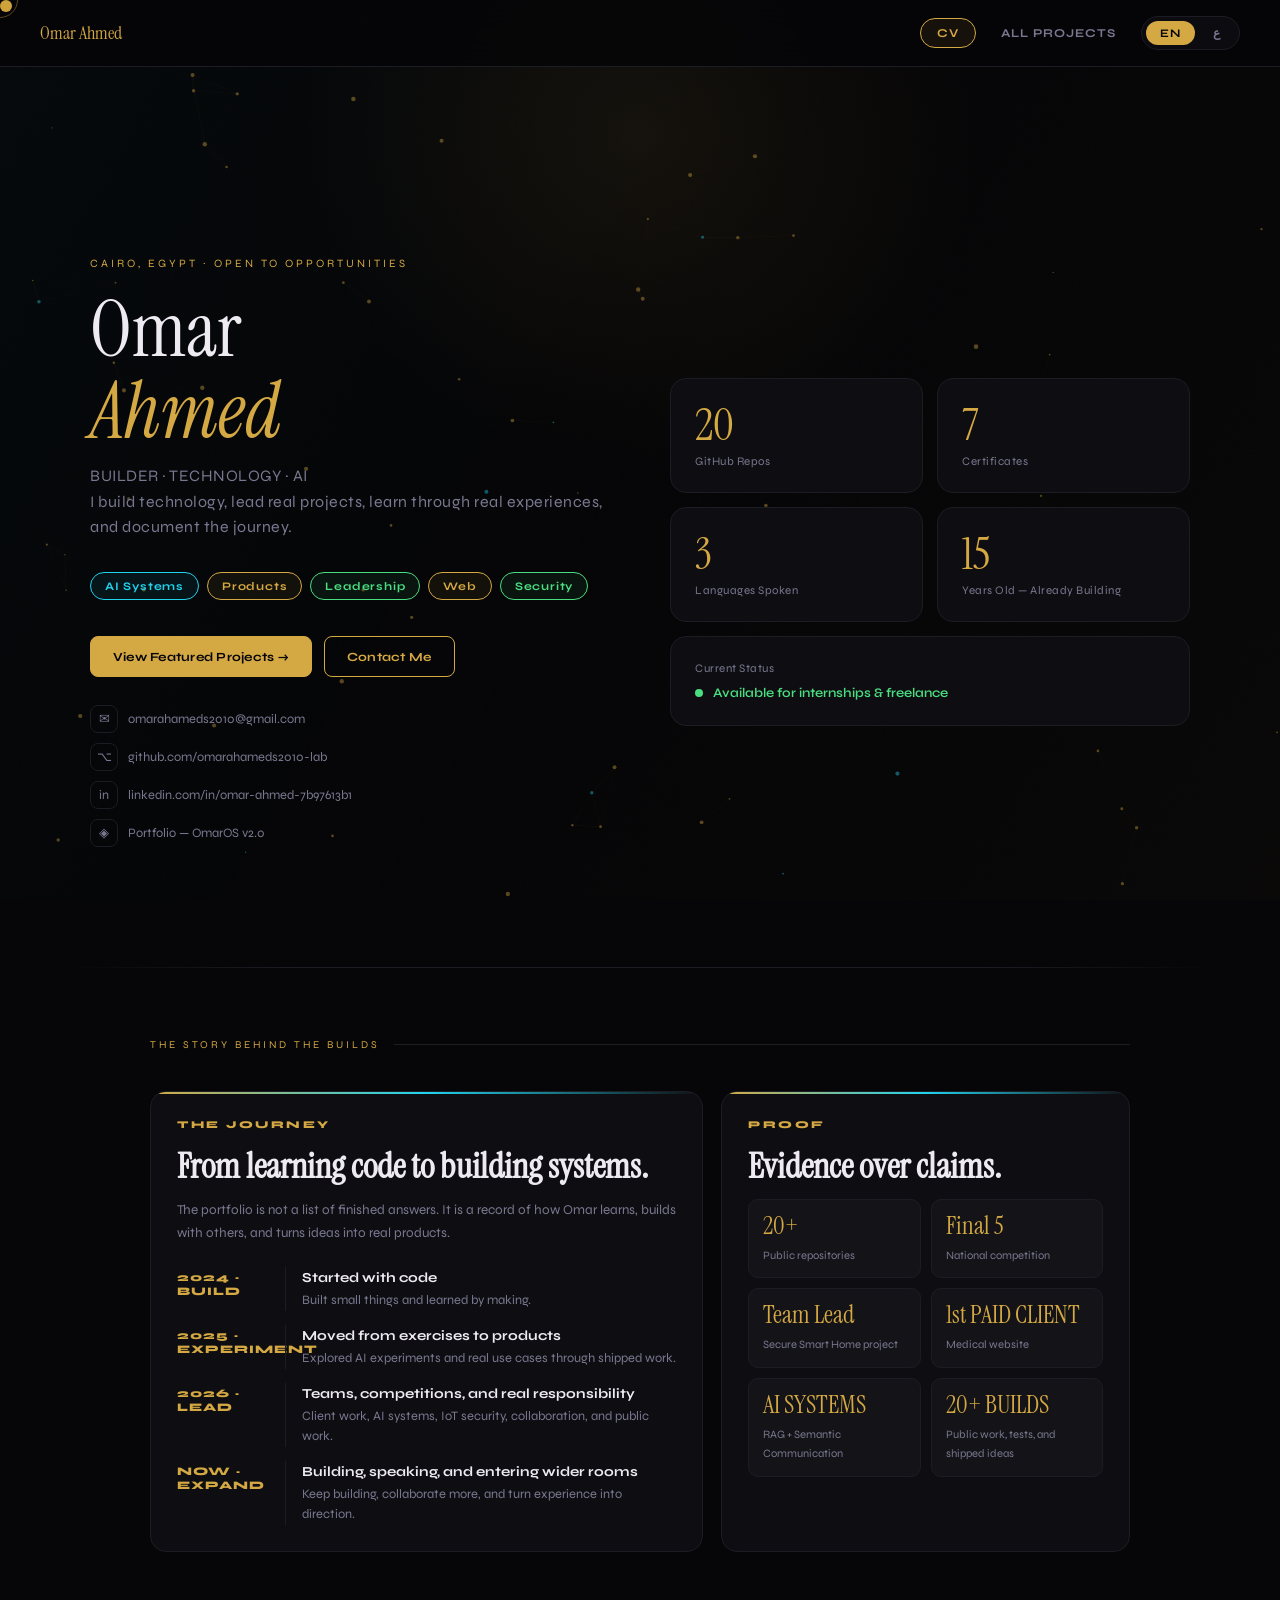
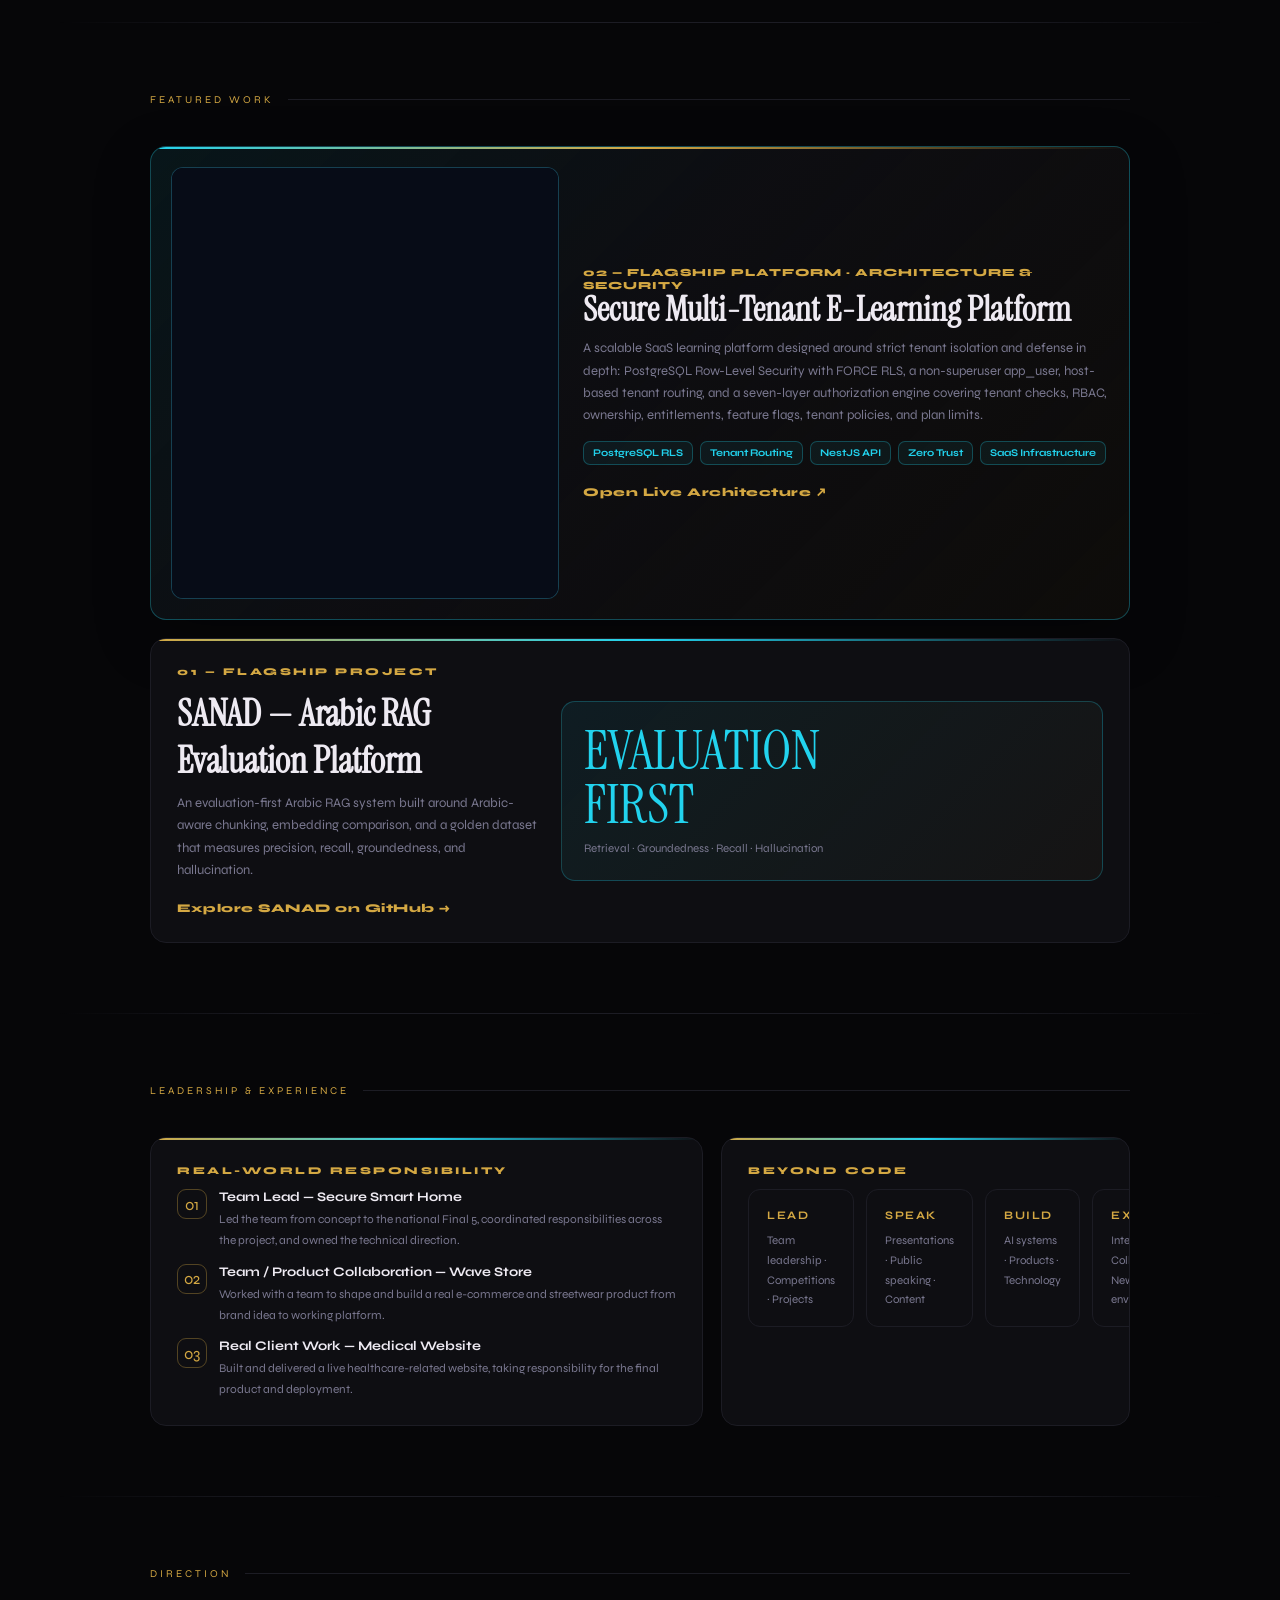
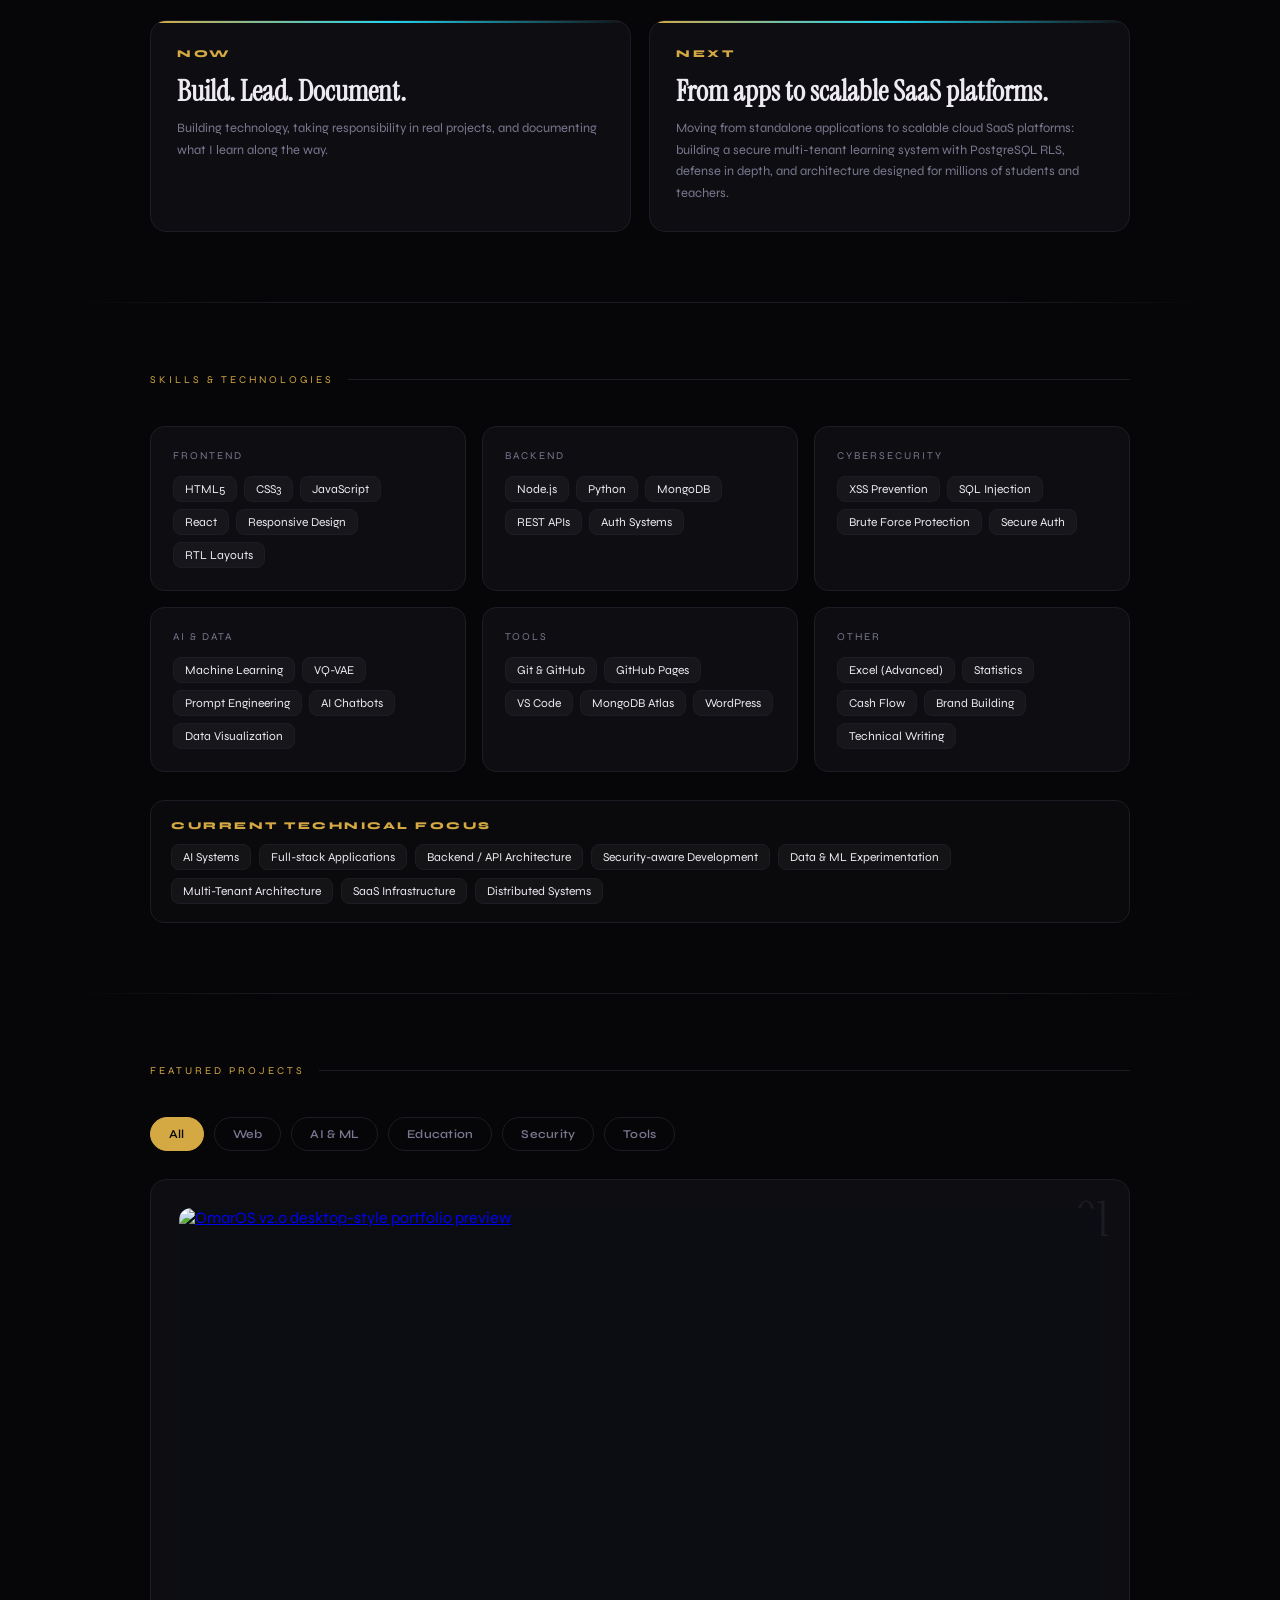
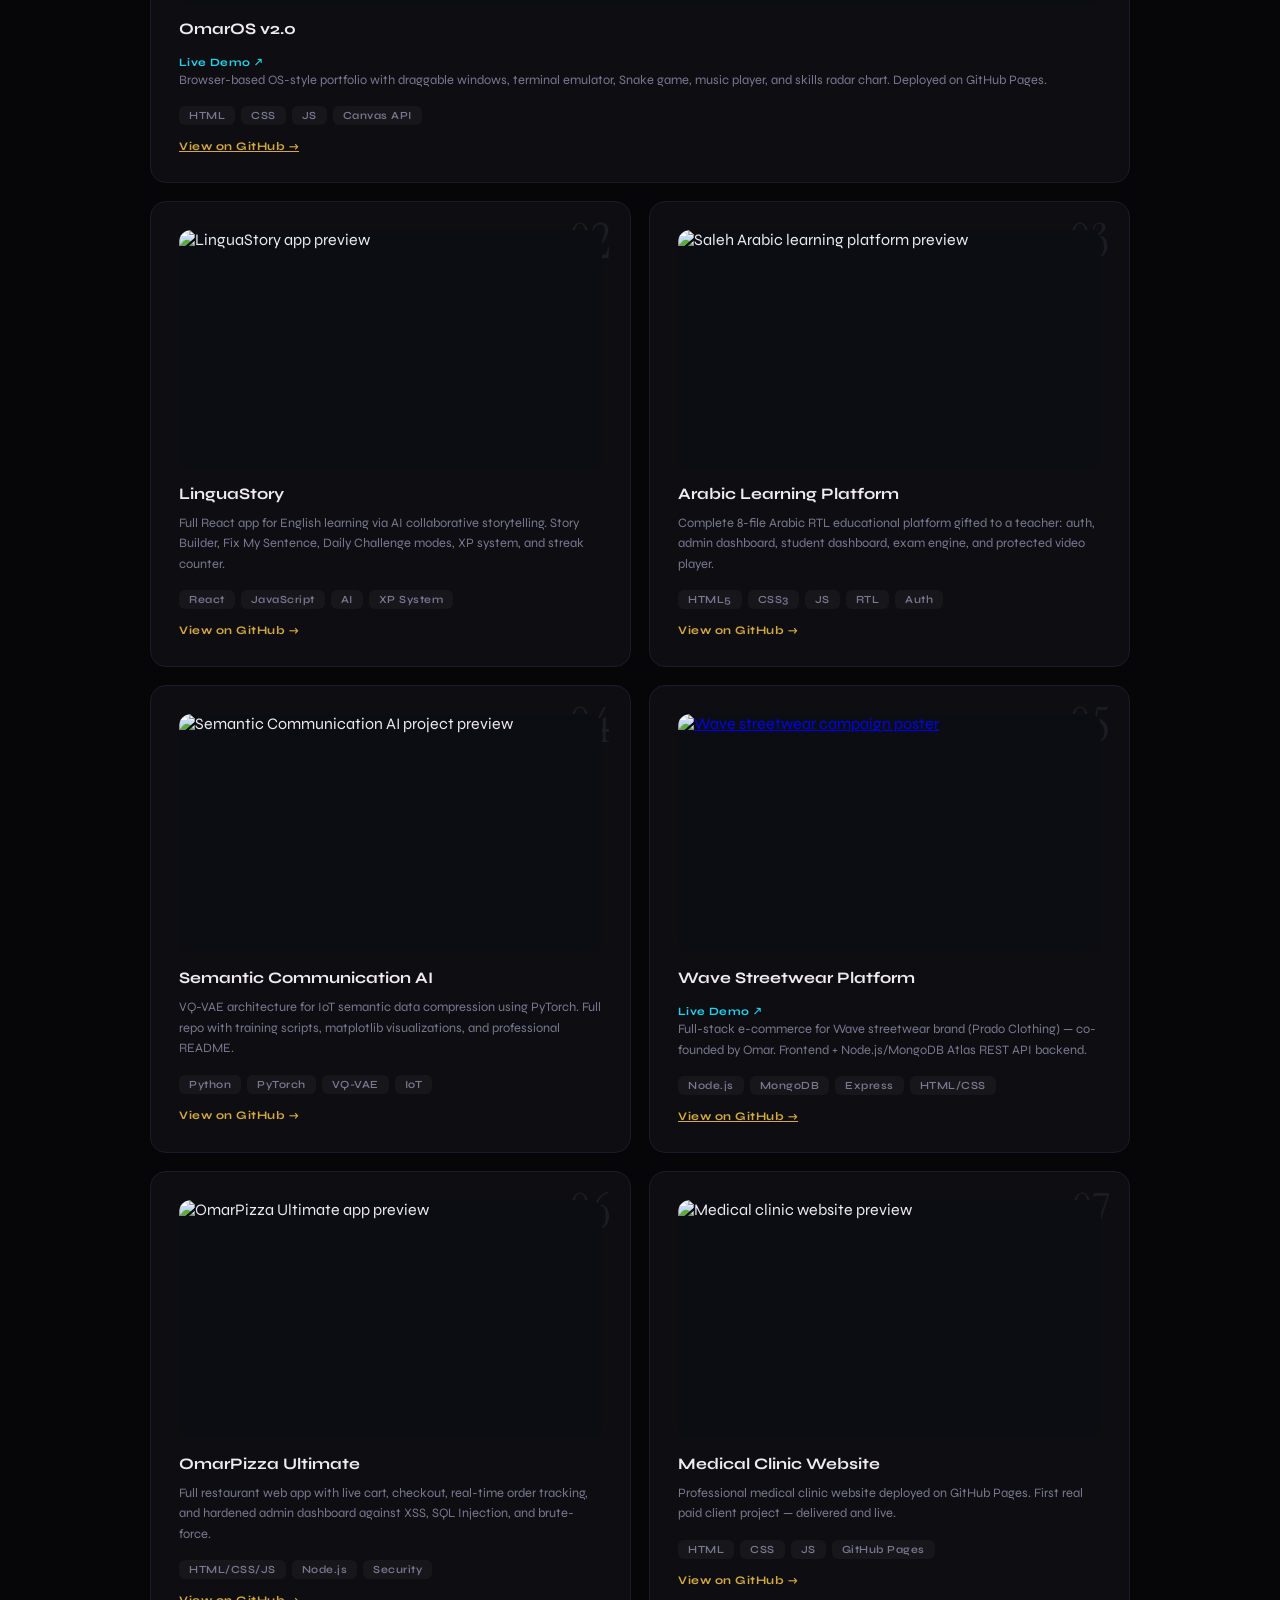
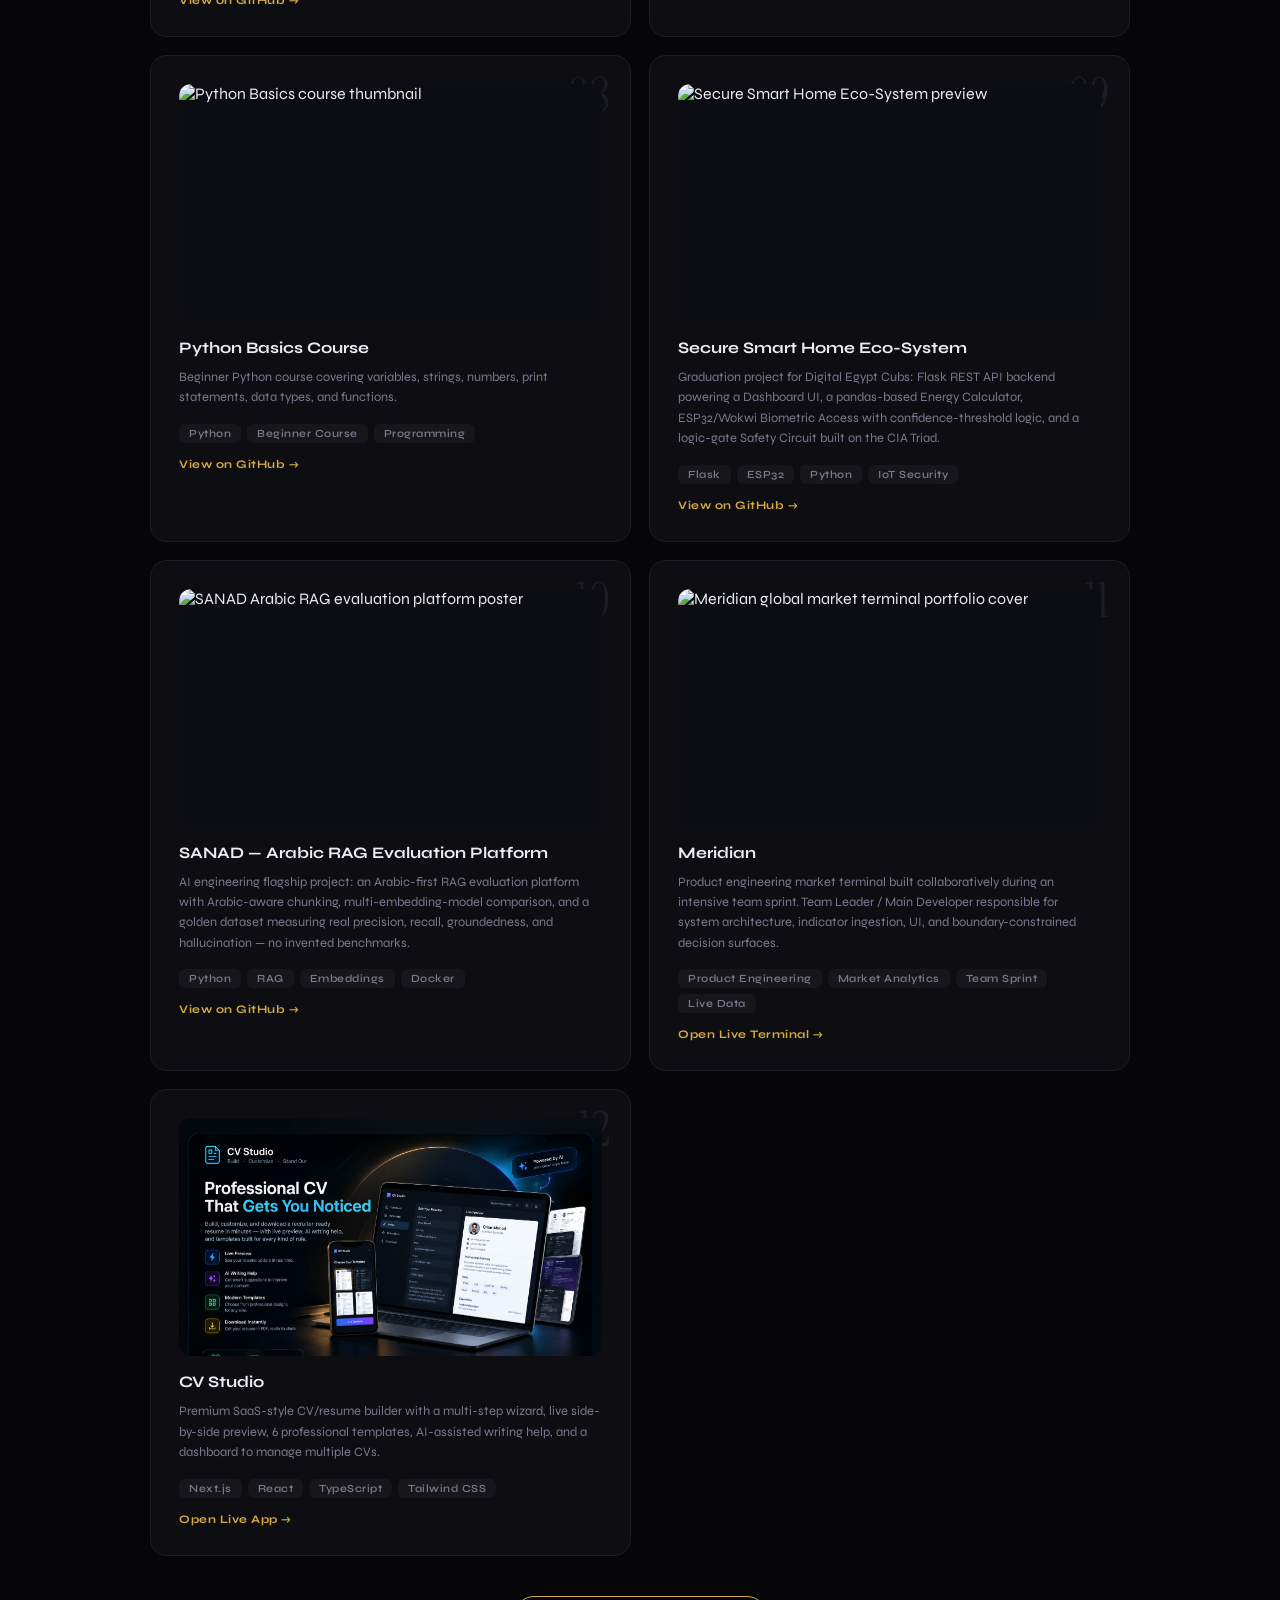
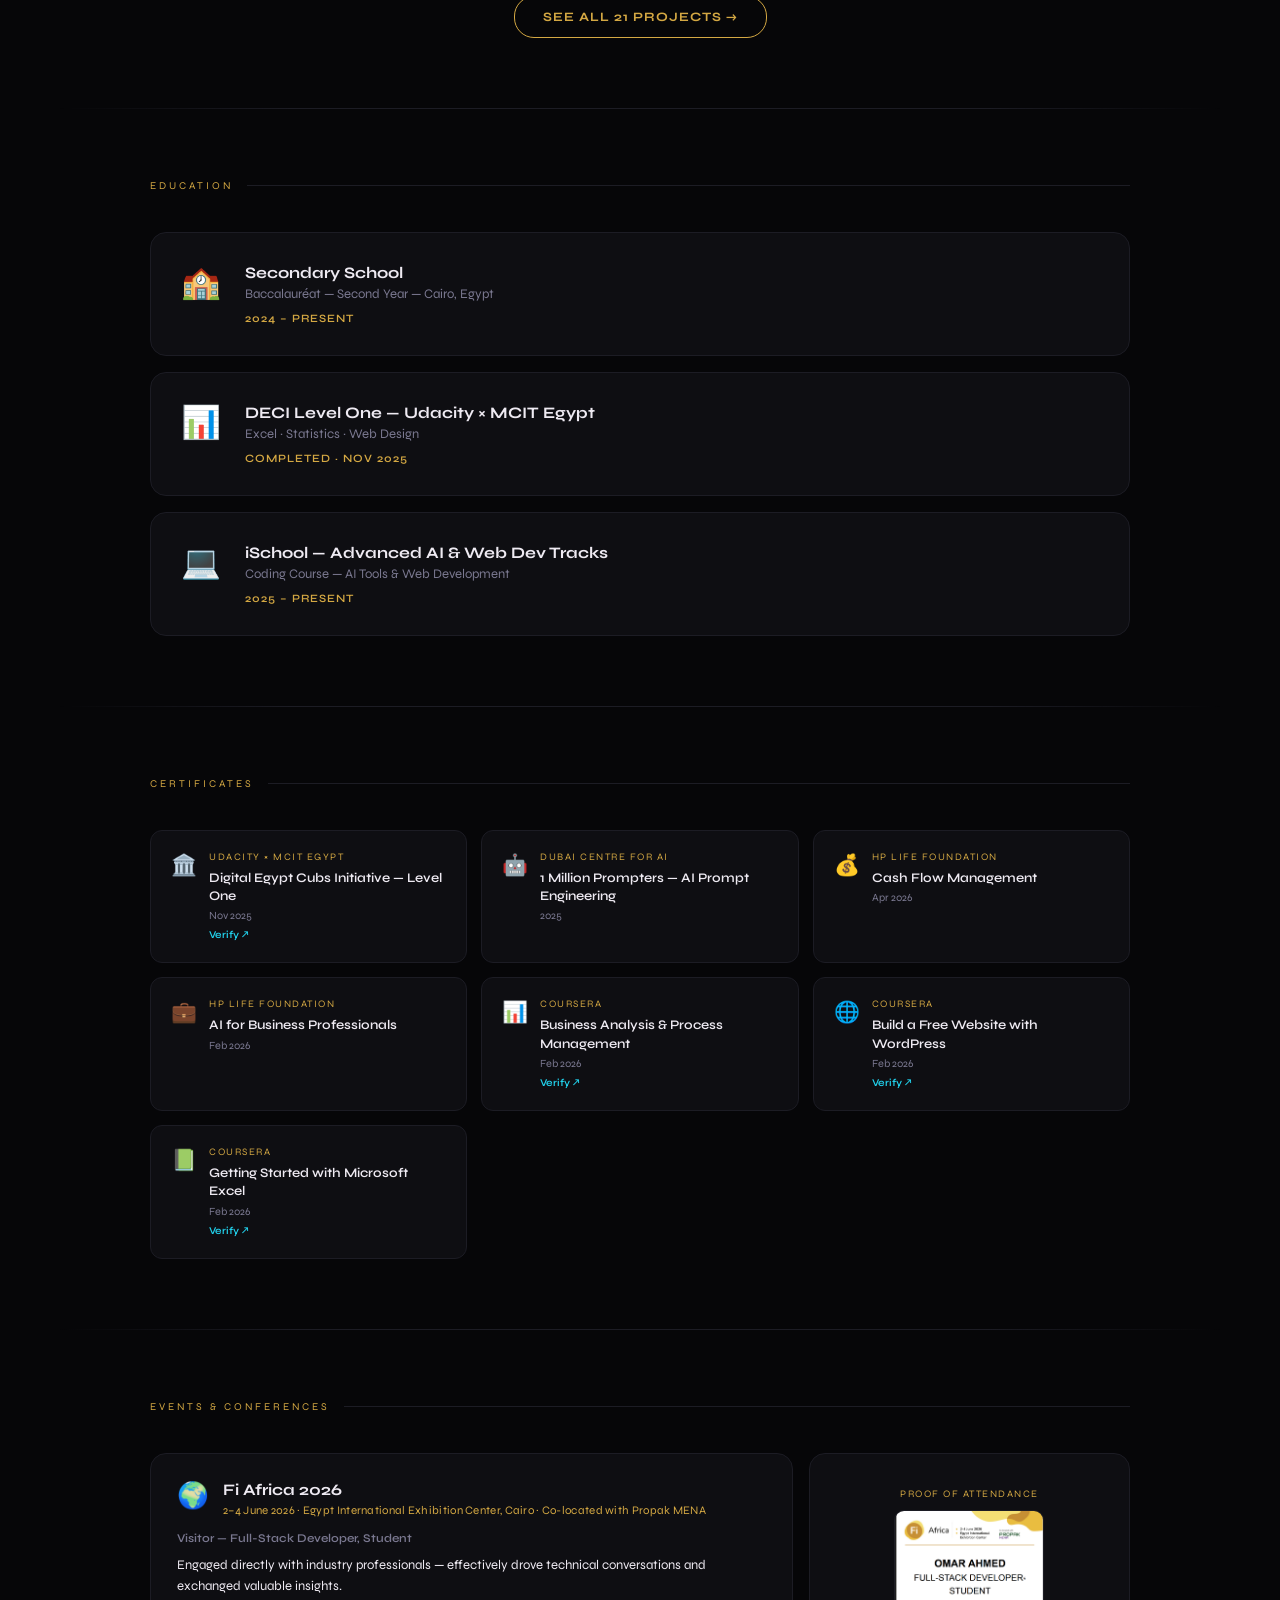
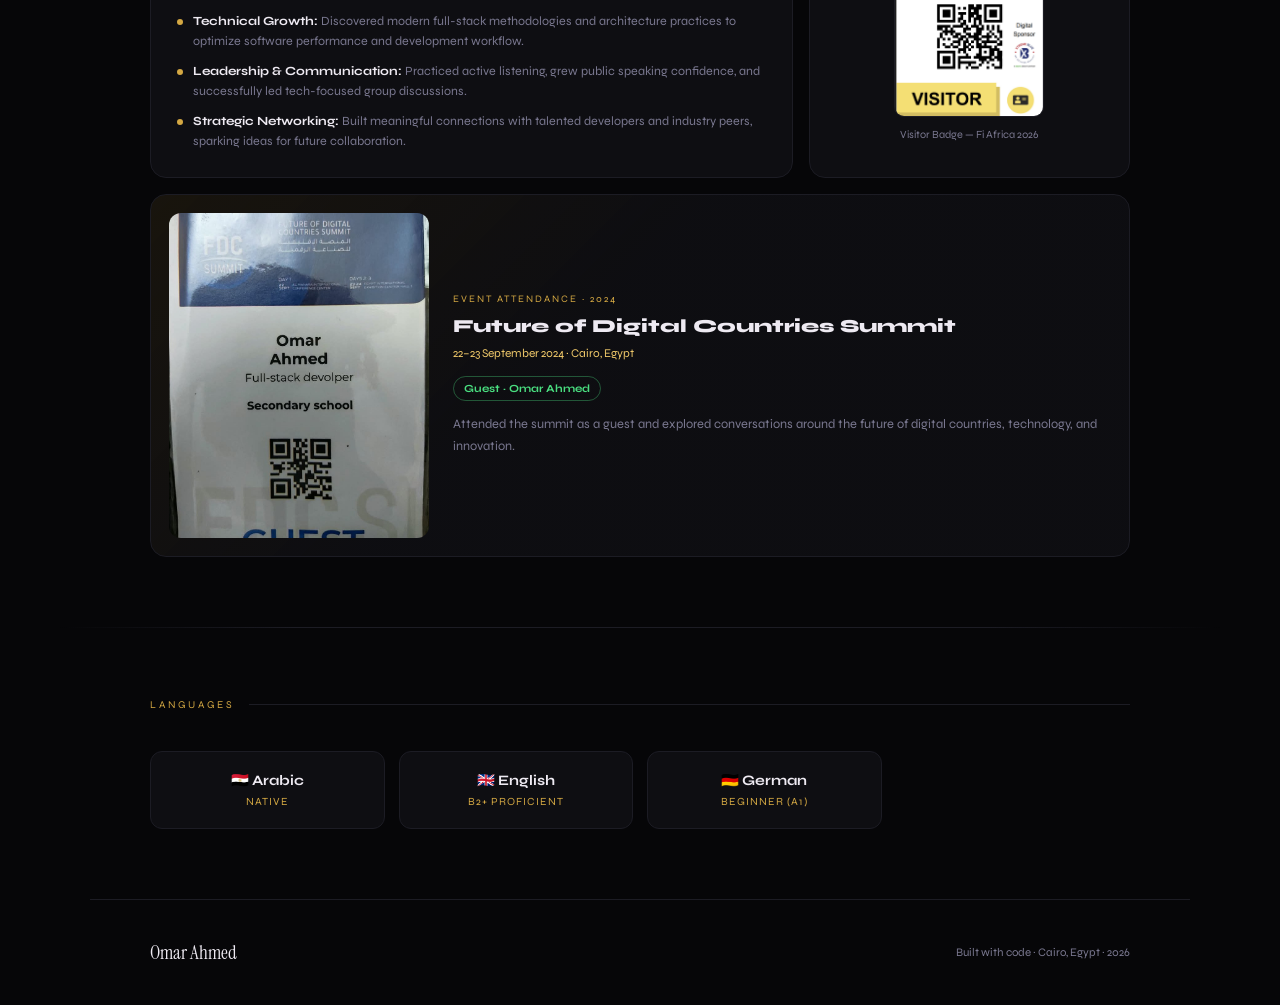
==== commit f9e9a4b7: "Update multitenant visual to use iframe Replaced image with iframe for live architecture display." ====
--- a/index.html
+++ b/index.html
@@ -448,9 +448,8 @@
 .flagship-metric p { color:var(--muted); font-size:.72rem; line-height:1.5; margin-top:8px; }
 .multitenant-card { display:grid;grid-template-columns:minmax(240px,.85fr) 1.15fr;gap:24px;align-items:center;background:linear-gradient(135deg,rgba(34,211,238,.08),rgba(14,14,18,.97) 45%,rgba(212,168,67,.04));border:1px solid rgba(34,211,238,.3);border-radius:16px;padding:20px;position:relative;overflow:hidden;box-shadow:0 18px 55px rgba(0,0,0,.25); }
 .multitenant-card::before { content:'';position:absolute;top:0;left:0;right:0;height:2px;background:linear-gradient(90deg,var(--accent2),var(--gold),transparent); }
-.multitenant-visual { position:relative;border:1px solid rgba(69,217,255,.25);border-radius:12px;overflow:hidden;background:#070c17;cursor:zoom-in; }
-.multitenant-visual img { display:block;width:100%;height:auto;max-height:430px;object-fit:cover;object-position:top;transition:transform .35s ease; }
-.multitenant-visual:hover img { transform:scale(1.025); }
+.multitenant-visual { position:relative;border:1px solid rgba(69,217,255,.25);border-radius:12px;overflow:hidden;background:#070c17; }
+.multitenant-visual iframe { display:block;width:100%;height:430px;border:0;background:#070c17; }
 .multitenant-visual::after { content:'↗ OPEN ARCHITECTURE';position:absolute;right:10px;bottom:10px;padding:7px 9px;border-radius:7px;background:rgba(0,0,0,.72);backdrop-filter:blur(5px);color:#fff;font-size:.58rem;letter-spacing:1px;font-weight:700;opacity:0;transition:opacity .25s; }
 .multitenant-visual:hover::after { opacity:1; }
 .multitenant-copy h3 { font-family:'Instrument Serif',serif;font-size:2.1rem;line-height:1.05;margin-bottom:10px; }
@@ -459,7 +458,7 @@
 .multitenant-tag { padding:5px 9px;border-radius:7px;border:1px solid rgba(34,211,238,.28);background:rgba(34,211,238,.06);color:var(--accent2);font-size:.64rem;font-weight:700; }
 .multitenant-meta { color:var(--gold);font-size:.68rem;font-weight:800;letter-spacing:1px;text-transform:uppercase; }
 .multitenant-link { color:var(--gold);text-decoration:none;font-size:.74rem;font-weight:800;letter-spacing:.5px; }
-@media (max-width:760px) { .multitenant-card { grid-template-columns:1fr; } .multitenant-visual img { max-height:none; } }
+@media (max-width:760px) { .multitenant-card { grid-template-columns:1fr; } .multitenant-visual iframe { height:520px; } }
 .leadership-list { display:grid; gap:14px; }
 .leadership-item { display:flex; gap:12px; align-items:flex-start; }
 .leadership-icon { width:30px; height:30px; display:grid; place-items:center; border:1px solid rgba(212,168,67,.35); border-radius:9px; color:var(--gold); flex:none; }
@@ -516,15 +515,15 @@
 <section class="section reveal" id="featured-work">
   <div class="section-label" id="label-featured-work">Featured Work</div>
   <div class="multitenant-card" style="margin-bottom:18px">
-    <div class="multitenant-visual" id="multitenant-visual" title="Open system architecture diagram">
-      <img id="multitenant-diagram" src="architecture-infographic.png" alt="Secure Scalable Multi-Tenant platform architecture by Omar Ahmed">
+    <div class="multitenant-visual" id="multitenant-visual" title="Live system architecture website">
+      <iframe id="multitenant-embed" src="https://omarahameds2010-lab.github.io/architecture-infographic/" title="Secure Scalable Multi-Tenant platform architecture by Omar Ahmed" loading="lazy"></iframe>
     </div>
     <div class="multitenant-copy">
       <div class="multitenant-meta" id="multitenant-kicker">02 — FLAGSHIP PLATFORM · ARCHITECTURE & SECURITY</div>
       <h3 id="multitenant-title">Secure Multi-Tenant E-Learning Platform</h3>
       <p id="multitenant-desc">A scalable SaaS learning platform designed around strict tenant isolation and defense in depth: PostgreSQL Row-Level Security with FORCE RLS, a non-superuser app_user, host-based tenant routing, and a seven-layer authorization engine covering tenant checks, RBAC, ownership, entitlements, feature flags, tenant policies, and plan limits.</p>
       <div class="multitenant-tags"><span class="multitenant-tag">PostgreSQL RLS</span><span class="multitenant-tag">Tenant Routing</span><span class="multitenant-tag">NestJS API</span><span class="multitenant-tag">Zero Trust</span><span class="multitenant-tag">SaaS Infrastructure</span></div>
-      <a class="multitenant-link" id="multitenant-link" href="#multitenant-visual">View System Architecture ↗</a>
+      <a class="multitenant-link" id="multitenant-link" href="https://omarahameds2010-lab.github.io/architecture-infographic/" target="_blank" rel="noopener noreferrer">Open Live Architecture ↗</a>
     </div>
   </div>
   <div class="story-card flagship">
@@ -1057,7 +1056,7 @@
     heroTitle: 'BUILDER · TECHNOLOGY · AI<br/>I build technology, lead real projects, learn through real experiences, and document the journey.',
     storyLabel: 'The Story Behind The Builds', storyKicker: 'THE JOURNEY', storyTitle: 'From learning code to building systems.', storyIntro: 'The portfolio is not a list of finished answers. It is a record of how Omar learns, builds with others, and turns ideas into real products.',
     proofKicker: 'PROOF', proofTitle: 'Evidence over claims.', featuredLabel: 'Featured Work', flagshipKicker: '01 — FLAGSHIP PROJECT', flagshipTitle: 'SANAD — Arabic RAG Evaluation Platform', flagshipDesc: 'An evaluation-first Arabic RAG system built around Arabic-aware chunking, embedding comparison, and a golden dataset that measures precision, recall, groundedness, and hallucination.', flagshipLink: 'Explore SANAD on GitHub →', metric: 'EVALUATION<br/>FIRST', metricDesc: 'Retrieval · Groundedness · Recall · Hallucination',
-    multitenantKicker: '02 — FLAGSHIP PLATFORM · ARCHITECTURE & SECURITY', multitenantTitle: 'Secure Multi-Tenant E-Learning Platform', multitenantDesc: 'A scalable SaaS learning platform designed around strict tenant isolation and defense in depth: PostgreSQL Row-Level Security with FORCE RLS, a non-superuser app_user, host-based tenant routing, and a seven-layer authorization engine covering tenant checks, RBAC, ownership, entitlements, feature flags, tenant policies, and plan limits.', multitenantLink: 'View System Architecture ↗', nowTitle:'Build. Lead. Document.', nowDesc:'Building technology, taking responsibility in real projects, and documenting what I learn along the way.', nextKicker:'NEXT', nextTitle:'From apps to scalable SaaS platforms.', nextDesc:'Moving from standalone applications to scalable cloud SaaS platforms: building a secure multi-tenant learning system with PostgreSQL RLS, defense in depth, and architecture designed for millions of students and teachers.',
+    multitenantKicker: '02 — FLAGSHIP PLATFORM · ARCHITECTURE & SECURITY', multitenantTitle: 'Secure Multi-Tenant E-Learning Platform', multitenantDesc: 'A scalable SaaS learning platform designed around strict tenant isolation and defense in depth: PostgreSQL Row-Level Security with FORCE RLS, a non-superuser app_user, host-based tenant routing, and a seven-layer authorization engine covering tenant checks, RBAC, ownership, entitlements, feature flags, tenant policies, and plan limits.', multitenantLink: 'Open Live Architecture ↗', nowTitle:'Build. Lead. Document.', nowDesc:'Building technology, taking responsibility in real projects, and documenting what I learn along the way.', nextKicker:'NEXT', nextTitle:'From apps to scalable SaaS platforms.', nextDesc:'Moving from standalone applications to scalable cloud SaaS platforms: building a secure multi-tenant learning system with PostgreSQL RLS, defense in depth, and architecture designed for millions of students and teachers.',
     experienceLabel: 'Leadership & Experience', experienceKicker: 'REAL-WORLD RESPONSIBILITY', beyondKicker: 'BEYOND CODE', directionLabel: 'Direction', focusKicker: 'CURRENT TECHNICAL FOCUS', archiveTitle: 'The <em>Archive</em>', archiveDesc: '20 public repositories — a record of what I have built, tested, learned, and shipped. Click any card to open the repo on GitHub.',
     filters: ['All','Web','AI & ML','Education','Security','Tools'], badges: ['AI Systems','Products','Leadership','Web','Security']
   },
@@ -1065,7 +1064,7 @@
     heroTitle: 'بُنّاء · تكنولوجيا · ذكاء اصطناعي<br/>أبني التكنولوجيا، وأقود المشاريع الحقيقية، وأتعلم من التجارب، وأوثّق الرحلة.',
     storyLabel: 'القصة وراء المشاريع', storyKicker: 'الرحلة', storyTitle: 'من تعلّم البرمجة إلى بناء الأنظمة.', storyIntro: 'هذا البورتفوليو ليس قائمة بإجابات جاهزة؛ بل سجل لطريقة تعلّم عمر وبنائه مع الآخرين وتحويل الأفكار إلى منتجات حقيقية.',
     proofKicker: 'الدليل', proofTitle: 'الدليل قبل الادعاء.', featuredLabel: 'أعمال مختارة', flagshipKicker: '01 — المشروع الرئيسي', flagshipTitle: 'SANAD — منصة تقييم RAG العربية', flagshipDesc: 'نظام RAG عربي يركز على التقييم، ويعتمد على تقطيع واعٍ بالعربية، ومقارنة نماذج التضمين، ومجموعة بيانات تقيس الدقة والاستدعاء والارتكاز والهلوسة.', flagshipLink: 'استكشف SANAD على GitHub ←', metric: 'التقييم<br/>أولًا', metricDesc: 'الاسترجاع · الارتكاز · الاستدعاء · الهلوسة',
-    multitenantKicker: '02 — منصة رئيسية · المعمارية والأمان', multitenantTitle: 'منصة تعليم إلكتروني آمنة متعددة العملاء', multitenantDesc: 'منصة SaaS تعليمية قابلة للتوسع مبنية على عزل صارم لبيانات العملاء ودفاع متعدد الطبقات: PostgreSQL RLS مع FORCE RLS، وحساب app_user غير متفوق، وتوجيه العملاء عبر النطاق، ومحرك صلاحيات من سبع طبقات يشمل عزل العميل وRBAC والملكية والاستحقاقات ومفاتيح الميزات وسياسات العميل وحدود الخطة.', multitenantLink: 'عرض المعمارية النظامية ←', nowTitle:'ابنِ. قد. وثّق.', nowDesc:'أبني التكنولوجيا، وأتحمل مسؤولية المشاريع الحقيقية، وأوثّق ما أتعلمه في الطريق.', nextKicker:'التالي', nextTitle:'من التطبيقات إلى منصات SaaS قابلة للتوسع.', nextDesc:'أنتقل من بناء التطبيقات المنفردة إلى منصات SaaS سحابية قابلة للتوسع، مع بناء نظام تعليمي متعدد العملاء وآمن باستخدام PostgreSQL RLS ودفاع متعدد الطبقات ومعمارية جاهزة لملايين الطلاب والمعلمين.',
+    multitenantKicker: '02 — منصة رئيسية · المعمارية والأمان', multitenantTitle: 'منصة تعليم إلكتروني آمنة متعددة العملاء', multitenantDesc: 'منصة SaaS تعليمية قابلة للتوسع مبنية على عزل صارم لبيانات العملاء ودفاع متعدد الطبقات: PostgreSQL RLS مع FORCE RLS، وحساب app_user غير متفوق، وتوجيه العملاء عبر النطاق، ومحرك صلاحيات من سبع طبقات يشمل عزل العميل وRBAC والملكية والاستحقاقات ومفاتيح الميزات وسياسات العميل وحدود الخطة.', multitenantLink: 'فتح المعمارية الحية ←', nowTitle:'ابنِ. قد. وثّق.', nowDesc:'أبني التكنولوجيا، وأتحمل مسؤولية المشاريع الحقيقية، وأوثّق ما أتعلمه في الطريق.', nextKicker:'التالي', nextTitle:'من التطبيقات إلى منصات SaaS قابلة للتوسع.', nextDesc:'أنتقل من بناء التطبيقات المنفردة إلى منصات SaaS سحابية قابلة للتوسع، مع بناء نظام تعليمي متعدد العملاء وآمن باستخدام PostgreSQL RLS ودفاع متعدد الطبقات ومعمارية جاهزة لملايين الطلاب والمعلمين.',
     experienceLabel: 'القيادة والخبرة', experienceKicker: 'مسؤولية حقيقية', beyondKicker: 'ما وراء الكود', directionLabel: 'الاتجاه', focusKicker: 'التركيز التقني الحالي', archiveTitle: 'أرشيف <em>المشاريع</em>', archiveDesc: 'أكثر من 20 مستودعًا عامًا — سجل لما بنيته واختبرته وتعلمته ونشرته. اضغط على أي بطاقة لفتح المستودع على GitHub.',
     filters: ['الكل','الويب','الذكاء الاصطناعي','التعليم','الأمن','الأدوات'], badges: ['أنظمة AI','منتجات','قيادة','ويب','أمن']
   }
@@ -1243,12 +1242,6 @@
   posterModalImg.alt = img.alt;
   posterModal.classList.add('open');
 });
-document.getElementById('multitenant-visual').addEventListener('click', ()=>{
-  const img = document.getElementById('multitenant-diagram');
-  posterModalImg.src = img.src;
-  posterModalImg.alt = img.alt;
-  posterModal.classList.add('open');
-});
 function closePosterModal(){ posterModal.classList.remove('open'); posterModalImg.src=''; }
 document.getElementById('posterModalClose').addEventListener('click', closePosterModal);
 posterModal.addEventListener('click', e=>{ if(e.target===posterModal) closePosterModal(); });
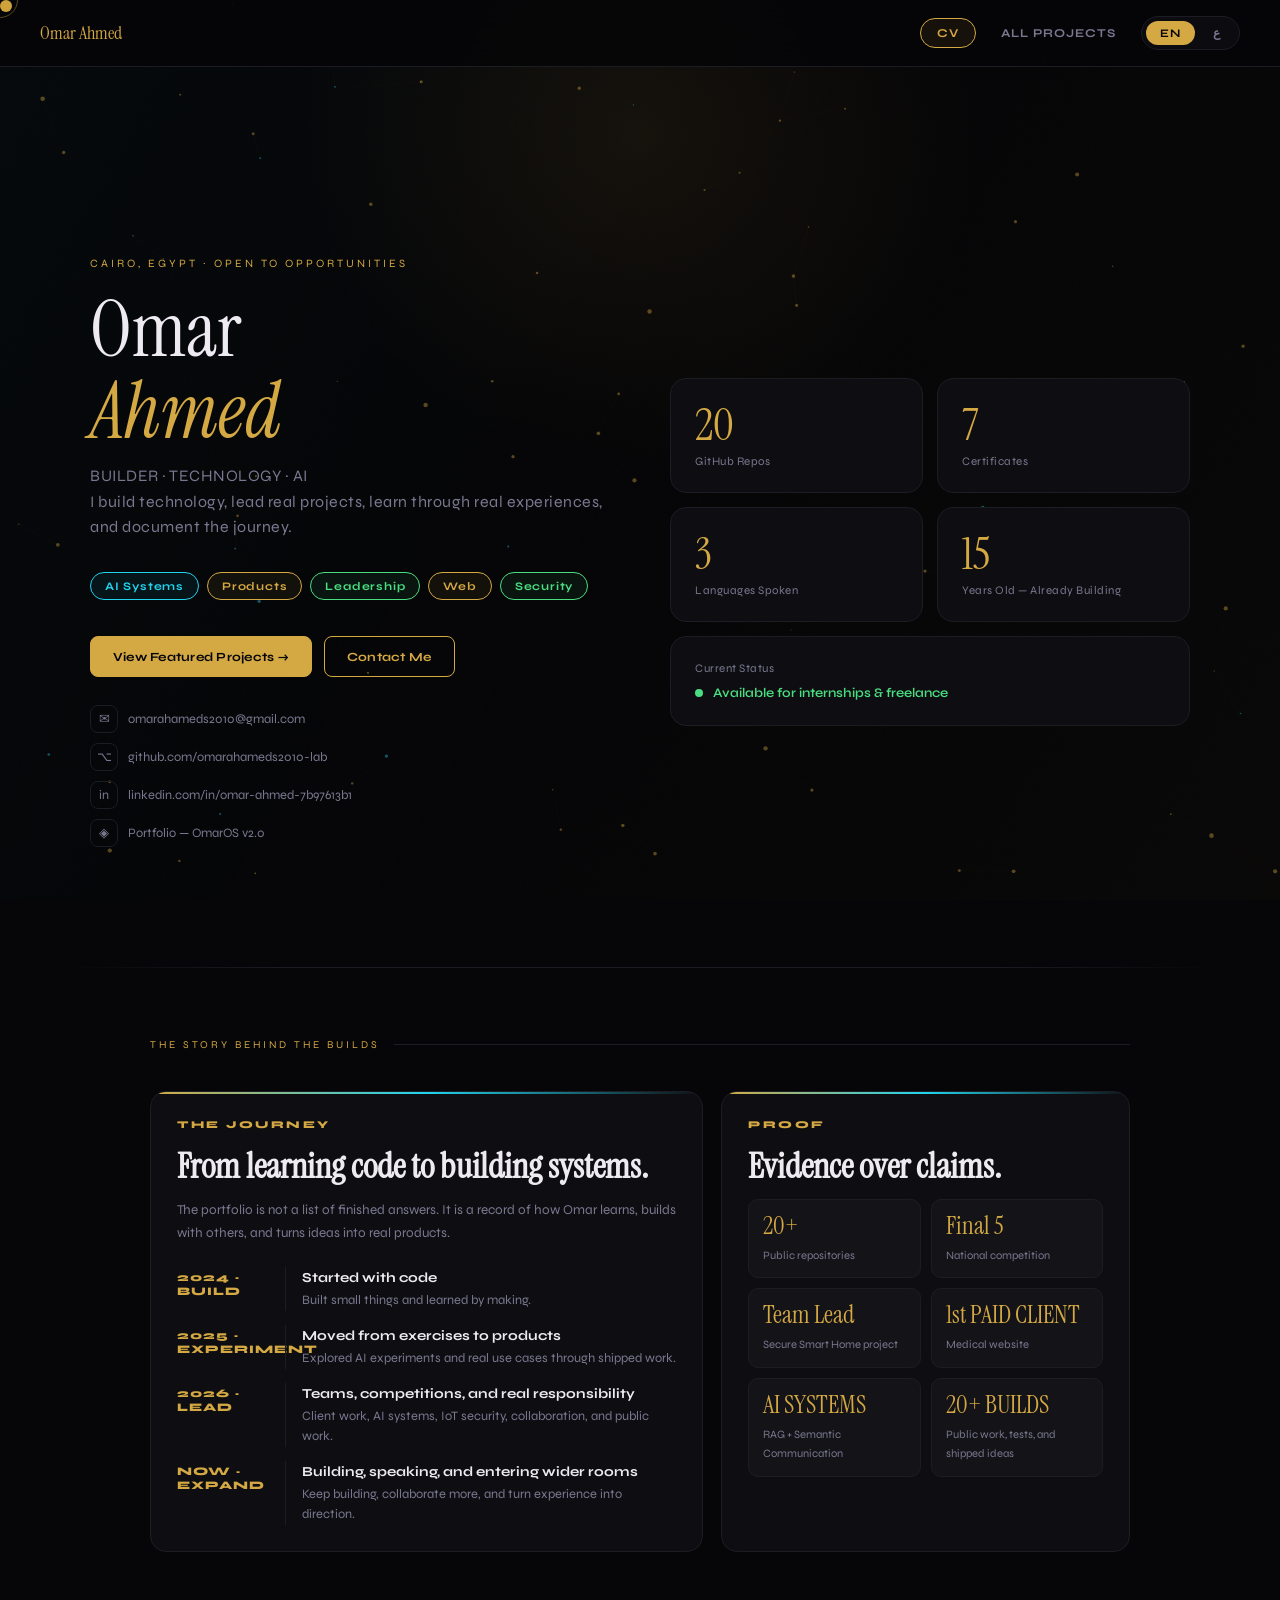
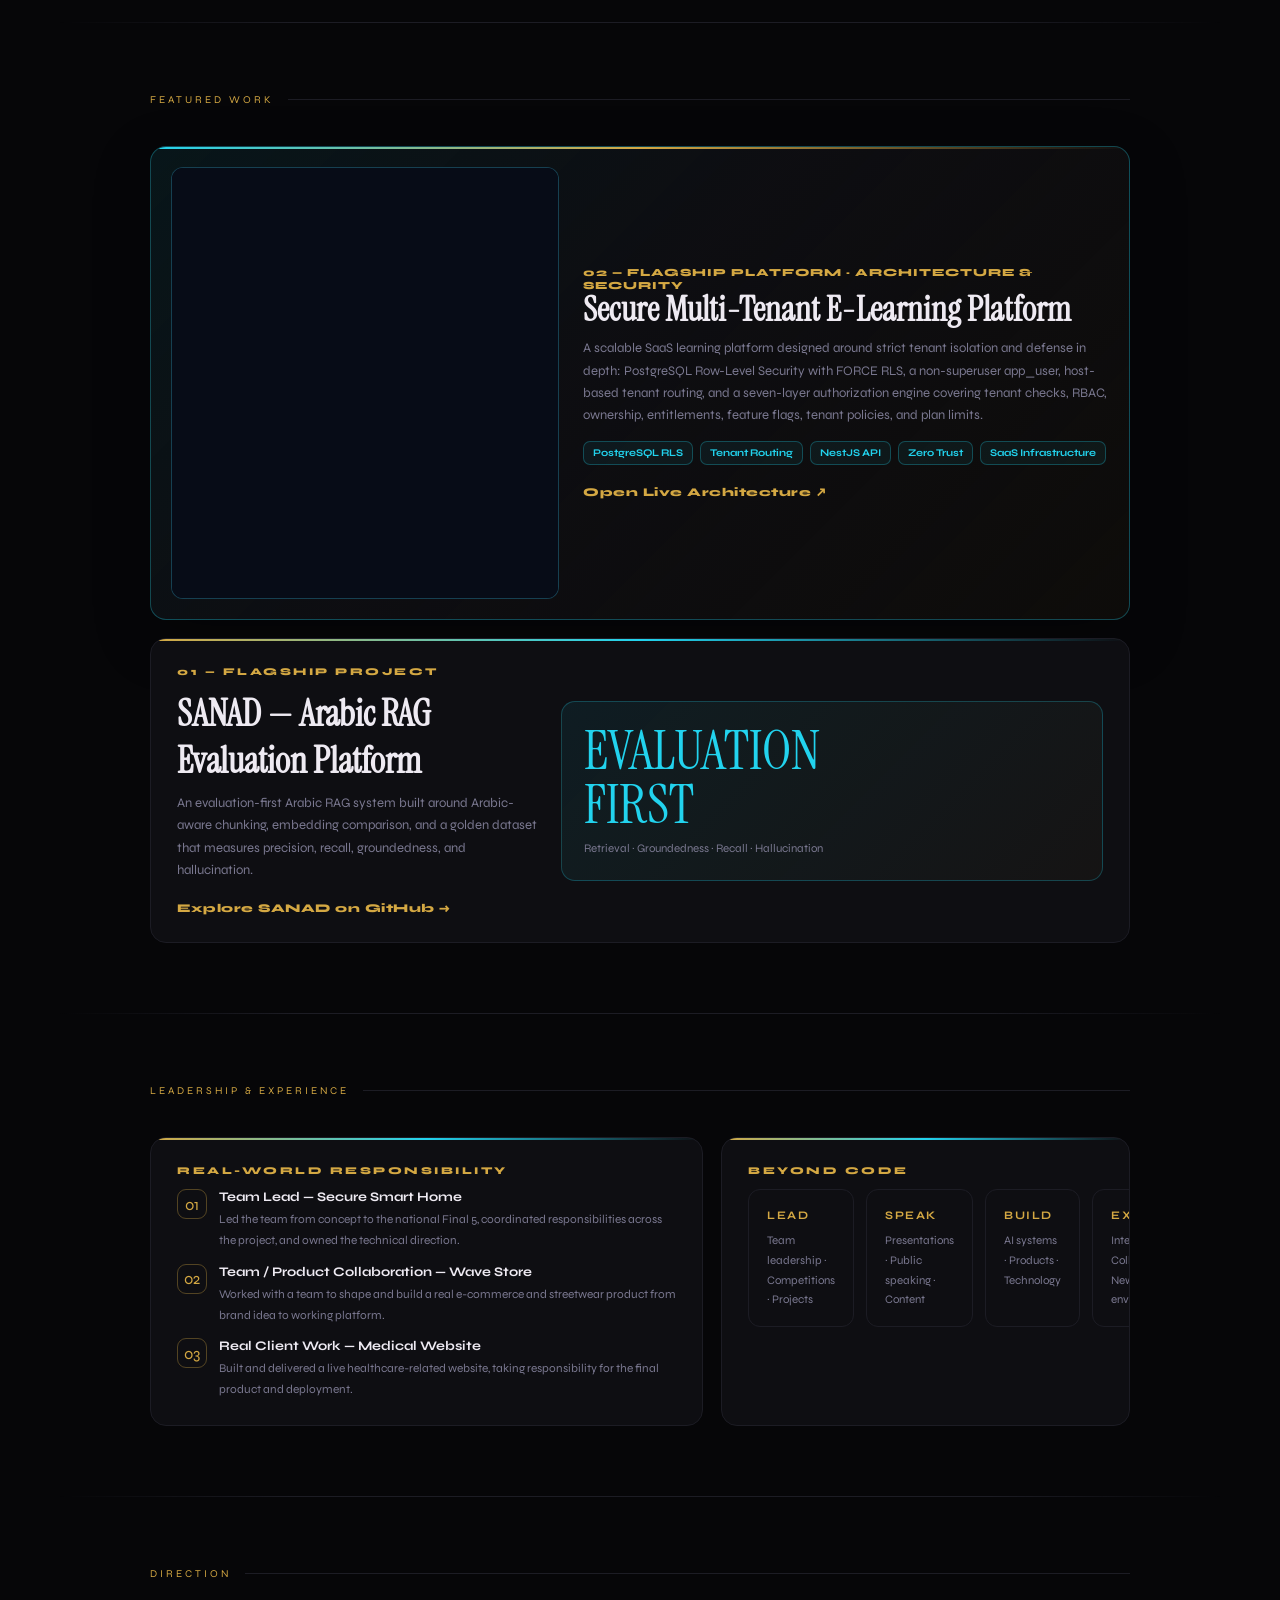
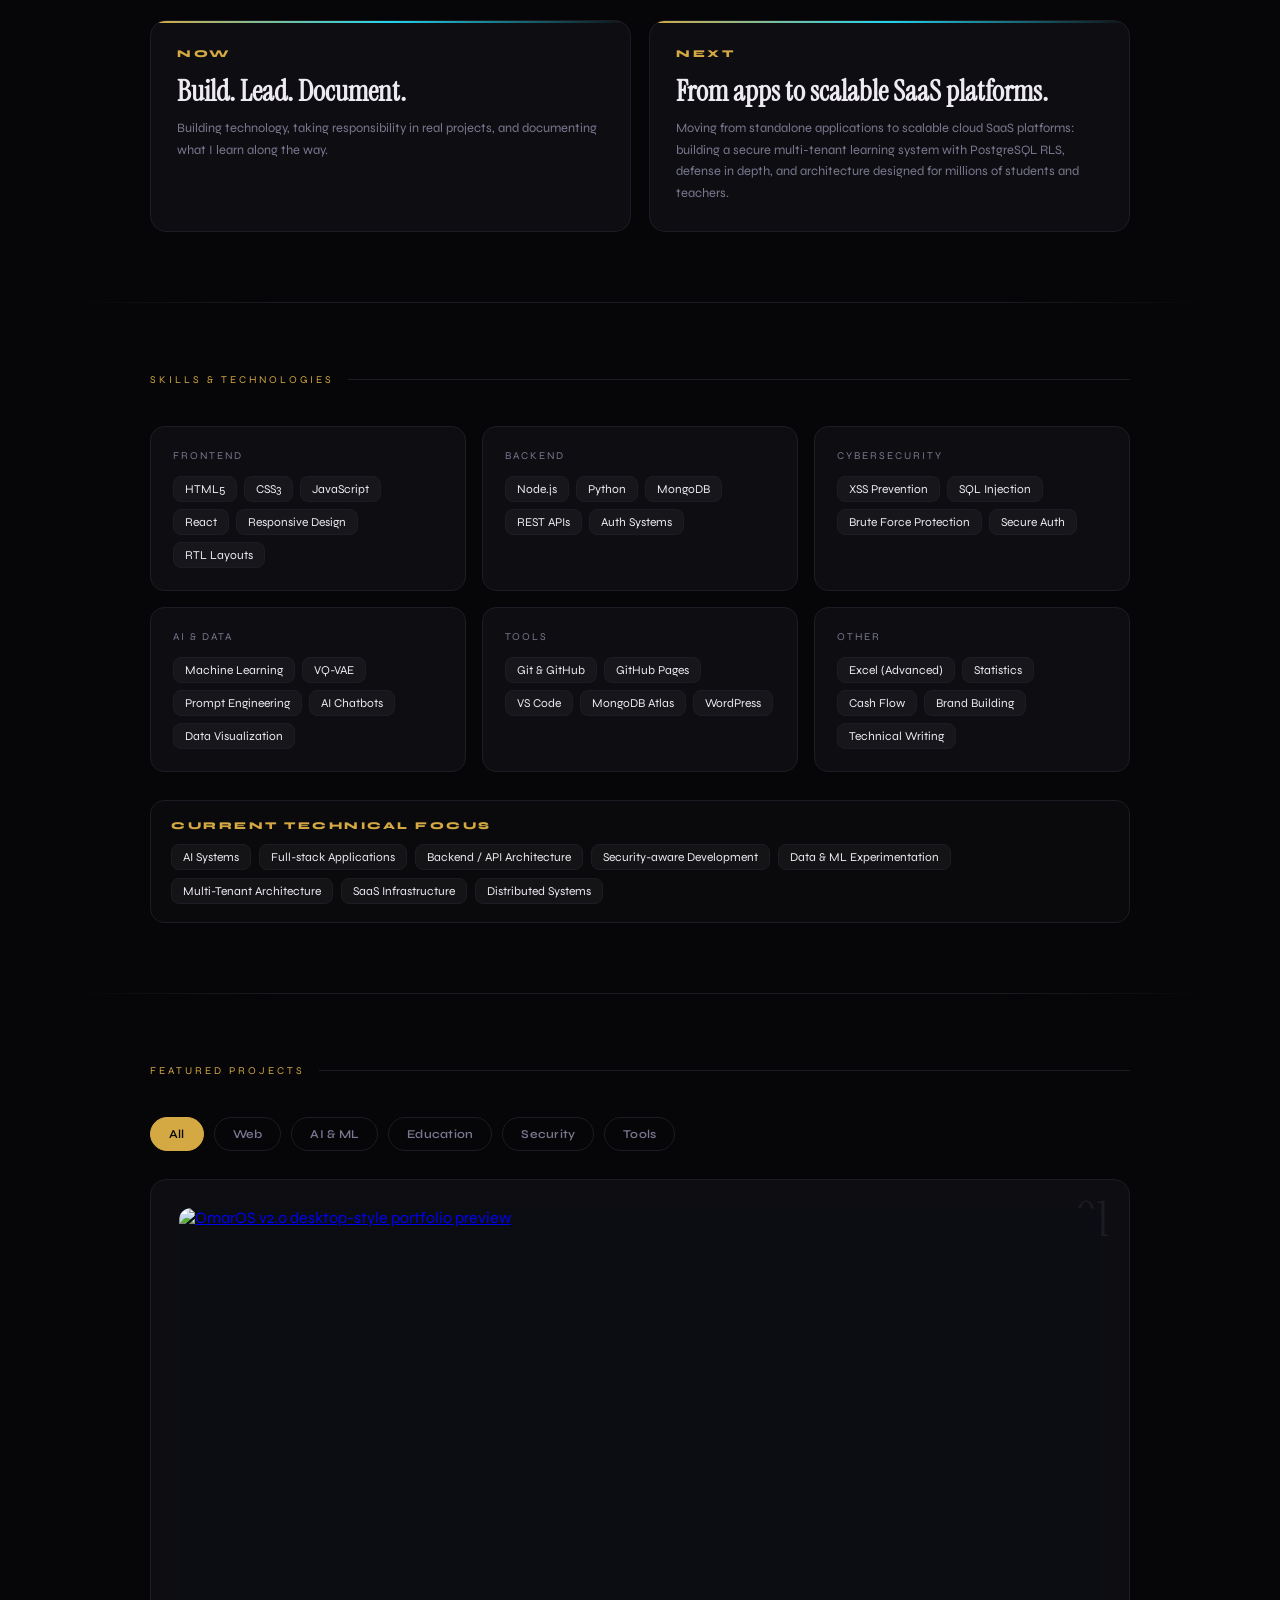
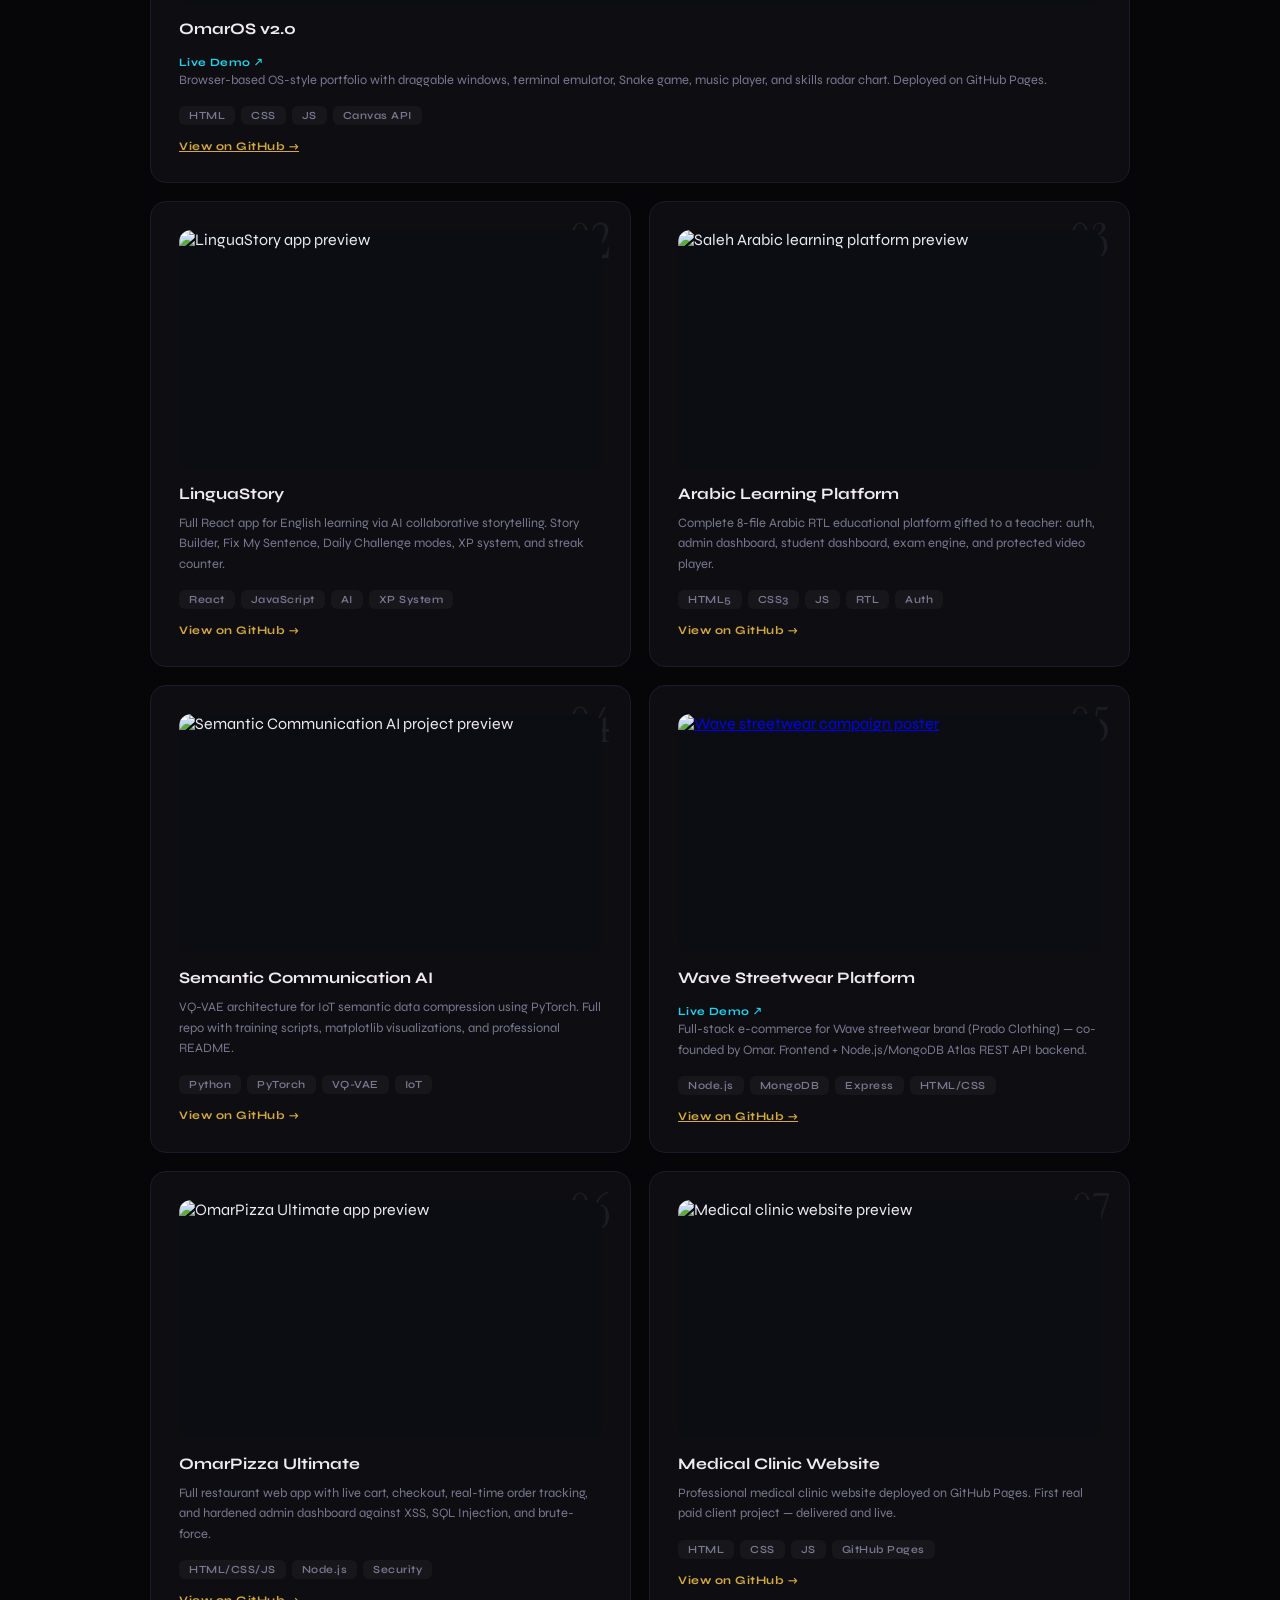
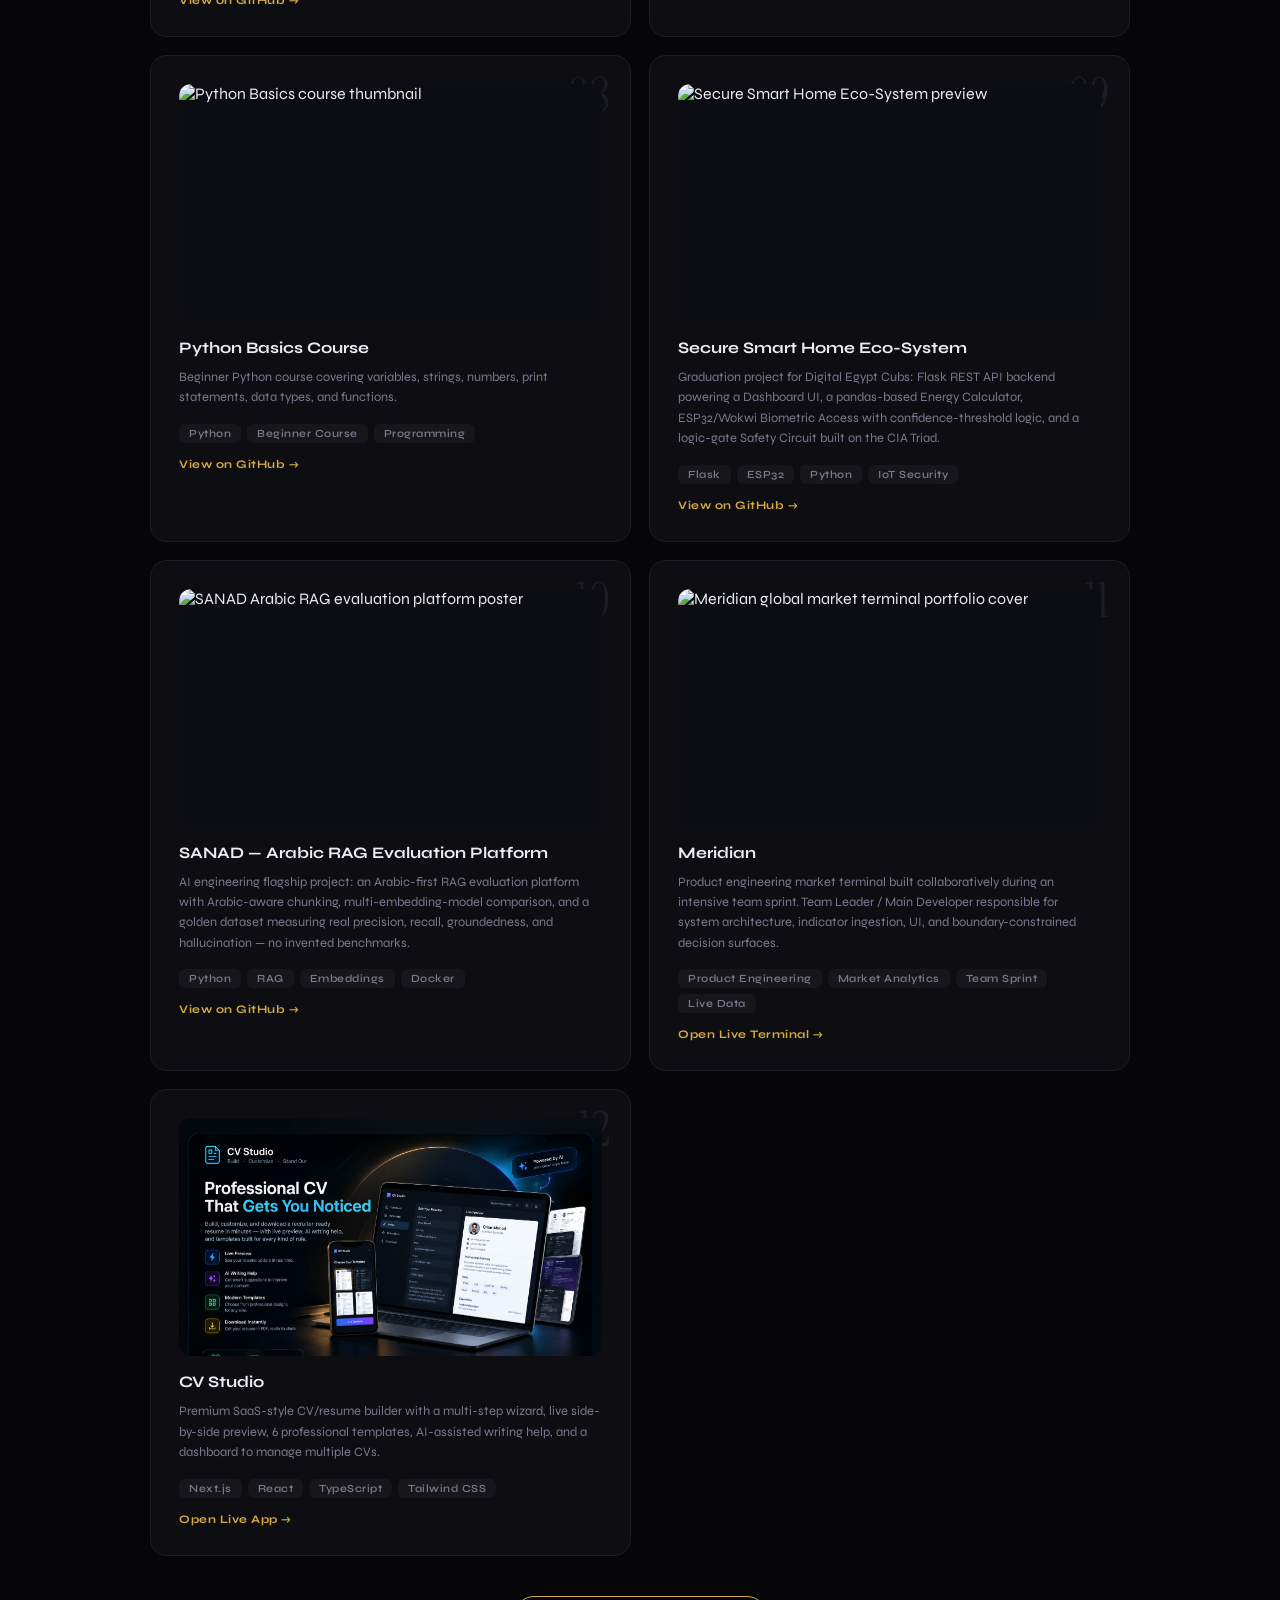
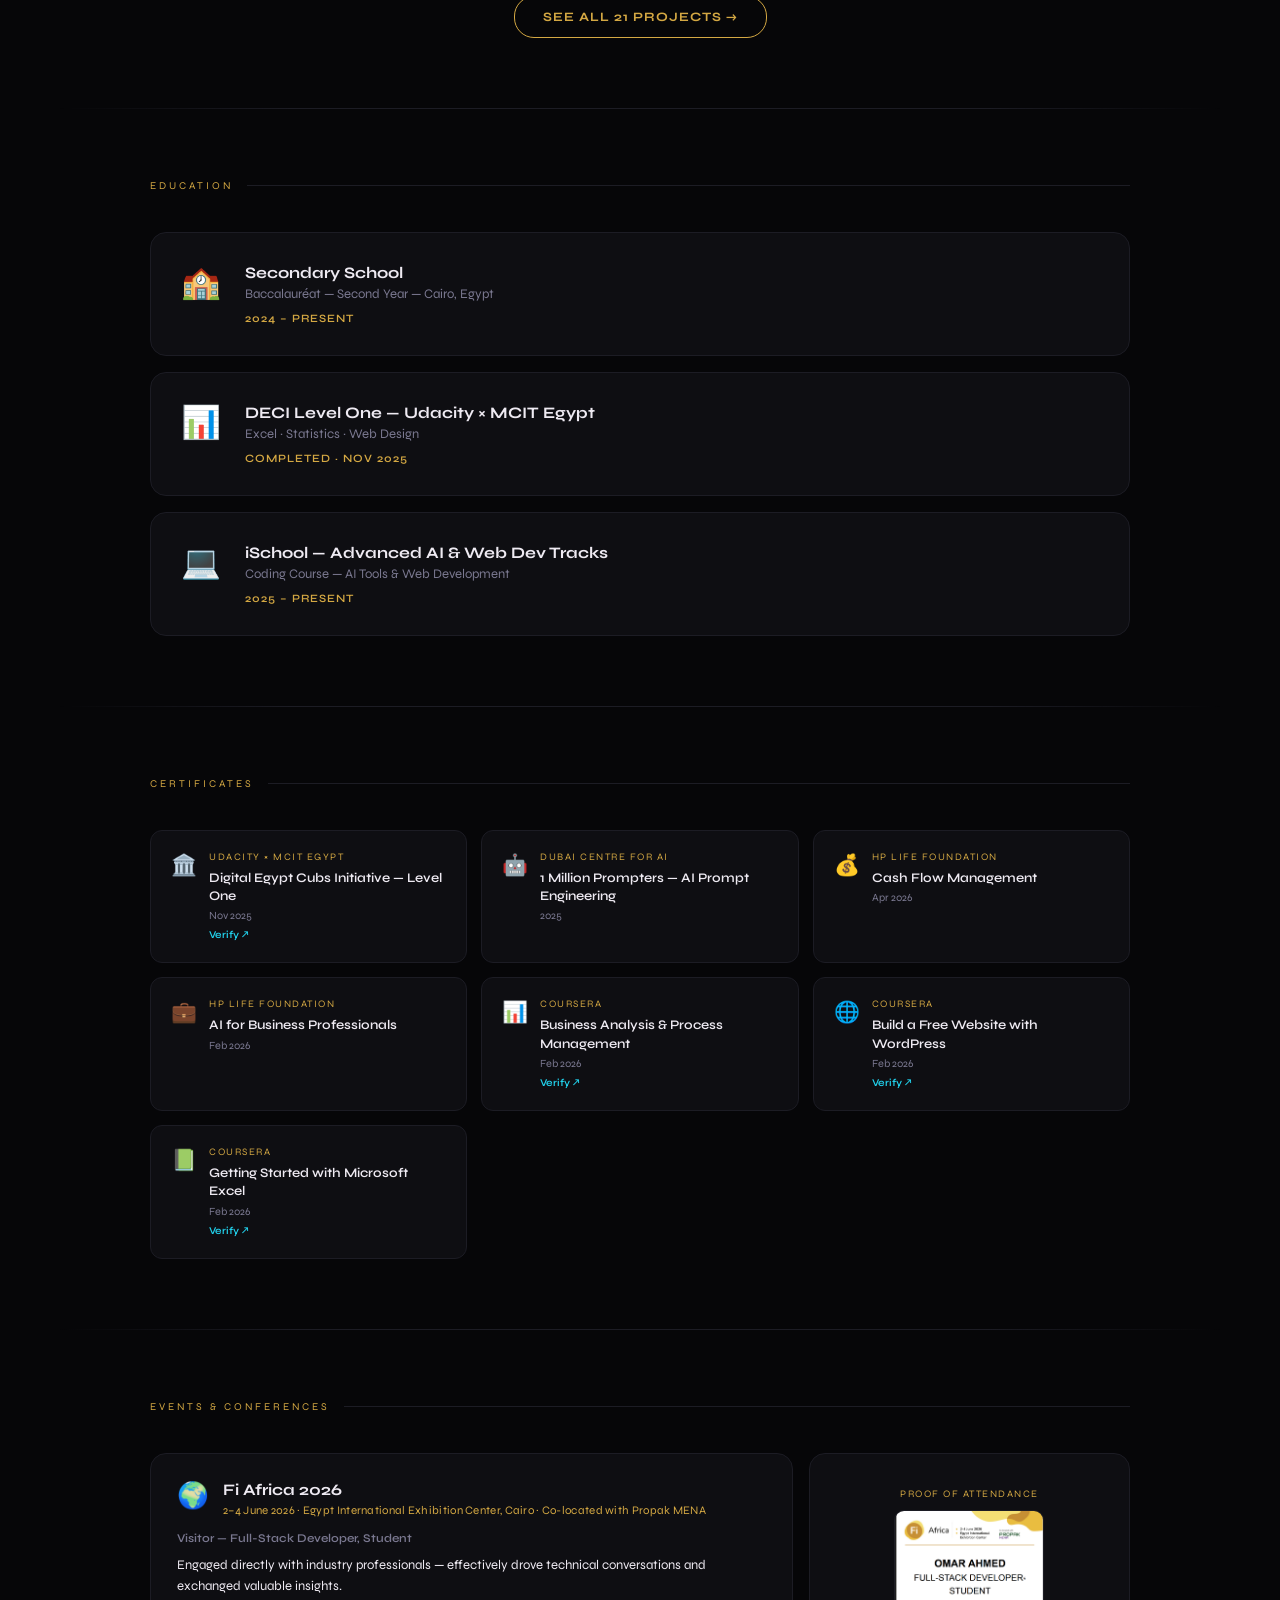
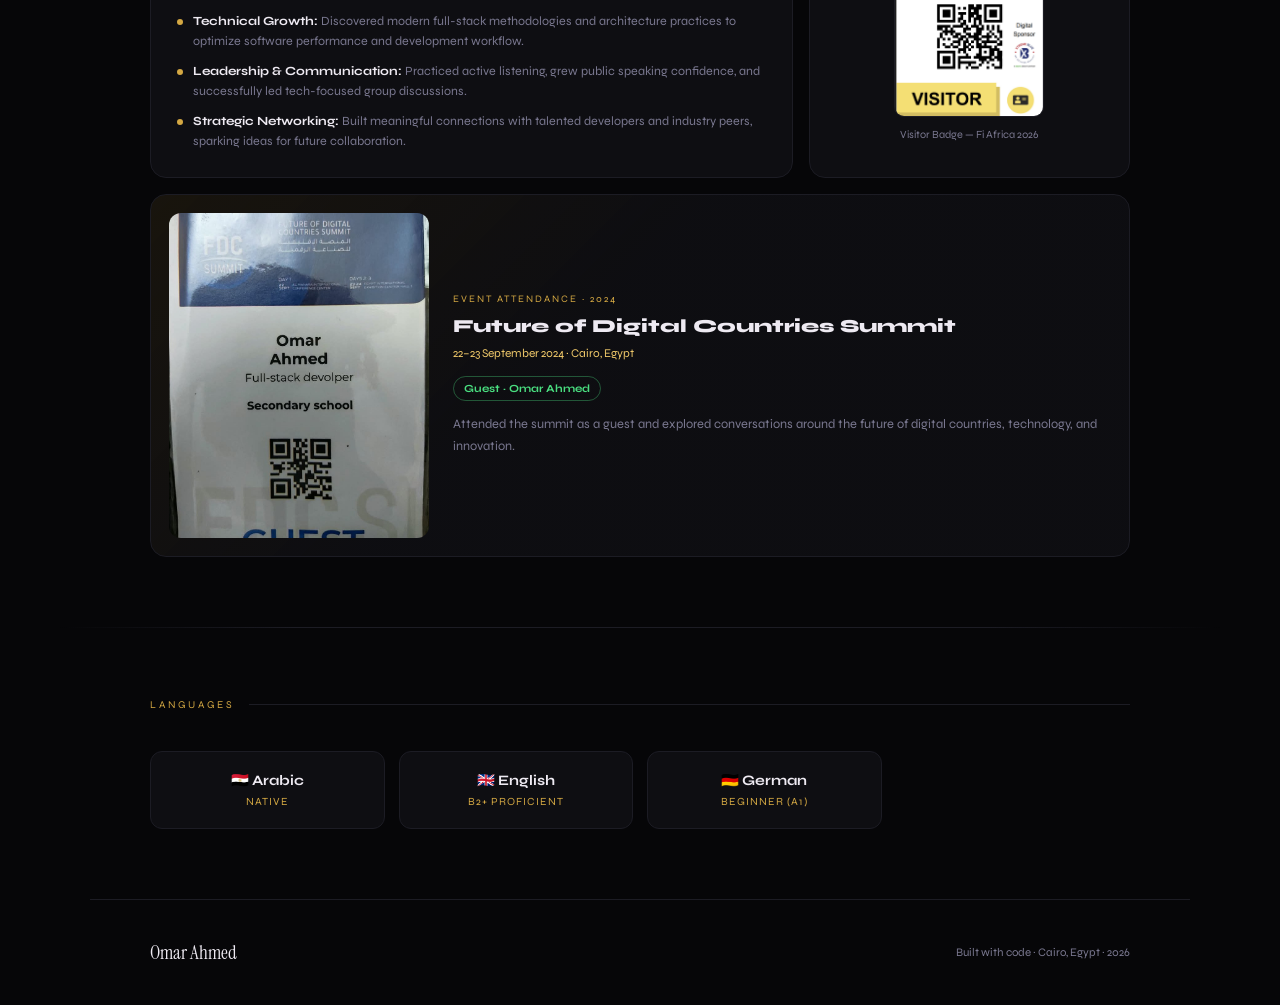
==== commit 28eab63e: "Update flagship project and platform identifiers" ====
--- a/index.html
+++ b/index.html
@@ -519,7 +519,7 @@
       <iframe id="multitenant-embed" src="https://omarahameds2010-lab.github.io/architecture-infographic/" title="Secure Scalable Multi-Tenant platform architecture by Omar Ahmed" loading="lazy"></iframe>
     </div>
     <div class="multitenant-copy">
-      <div class="multitenant-meta" id="multitenant-kicker">02 — FLAGSHIP PLATFORM · ARCHITECTURE & SECURITY</div>
+      <div class="multitenant-meta" id="multitenant-kicker">01 — FLAGSHIP PLATFORM · ARCHITECTURE & SECURITY</div>
       <h3 id="multitenant-title">Secure Multi-Tenant E-Learning Platform</h3>
       <p id="multitenant-desc">A scalable SaaS learning platform designed around strict tenant isolation and defense in depth: PostgreSQL Row-Level Security with FORCE RLS, a non-superuser app_user, host-based tenant routing, and a seven-layer authorization engine covering tenant checks, RBAC, ownership, entitlements, feature flags, tenant policies, and plan limits.</p>
       <div class="multitenant-tags"><span class="multitenant-tag">PostgreSQL RLS</span><span class="multitenant-tag">Tenant Routing</span><span class="multitenant-tag">NestJS API</span><span class="multitenant-tag">Zero Trust</span><span class="multitenant-tag">SaaS Infrastructure</span></div>
@@ -528,7 +528,7 @@
   </div>
   <div class="story-card flagship">
     <div class="flagship-copy">
-      <div class="section-kicker" id="flagship-kicker">01 — FLAGSHIP PROJECT</div>
+      <div class="section-kicker" id="flagship-kicker">02 — FLAGSHIP PROJECT</div>
       <h3 id="flagship-title">SANAD — Arabic RAG Evaluation Platform</h3>
       <p id="flagship-desc">An evaluation-first Arabic RAG system built around Arabic-aware chunking, embedding comparison, and a golden dataset that measures precision, recall, groundedness, and hallucination.</p>
       <a class="flagship-link" id="flagship-link" href="https://github.com/omarahameds2010-lab/sanad-rag" target="_blank">Explore SANAD on GitHub →</a>
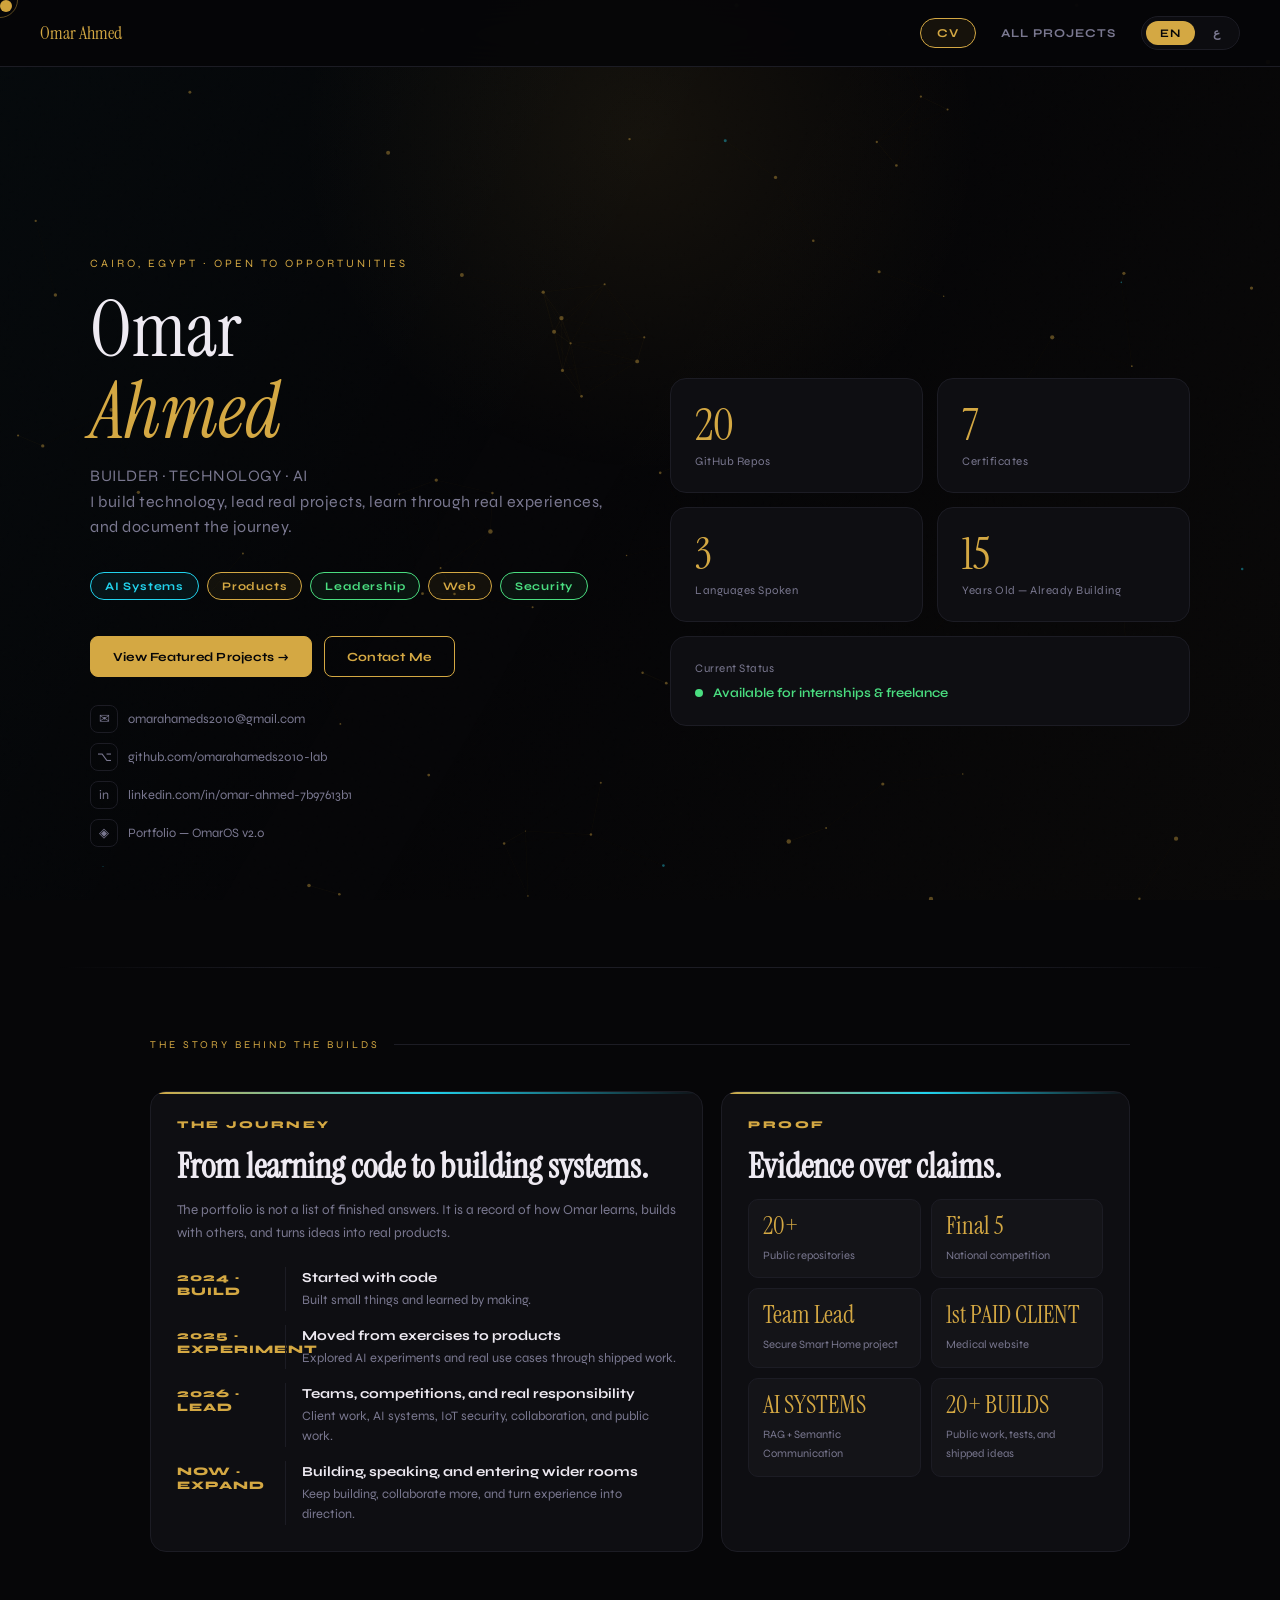
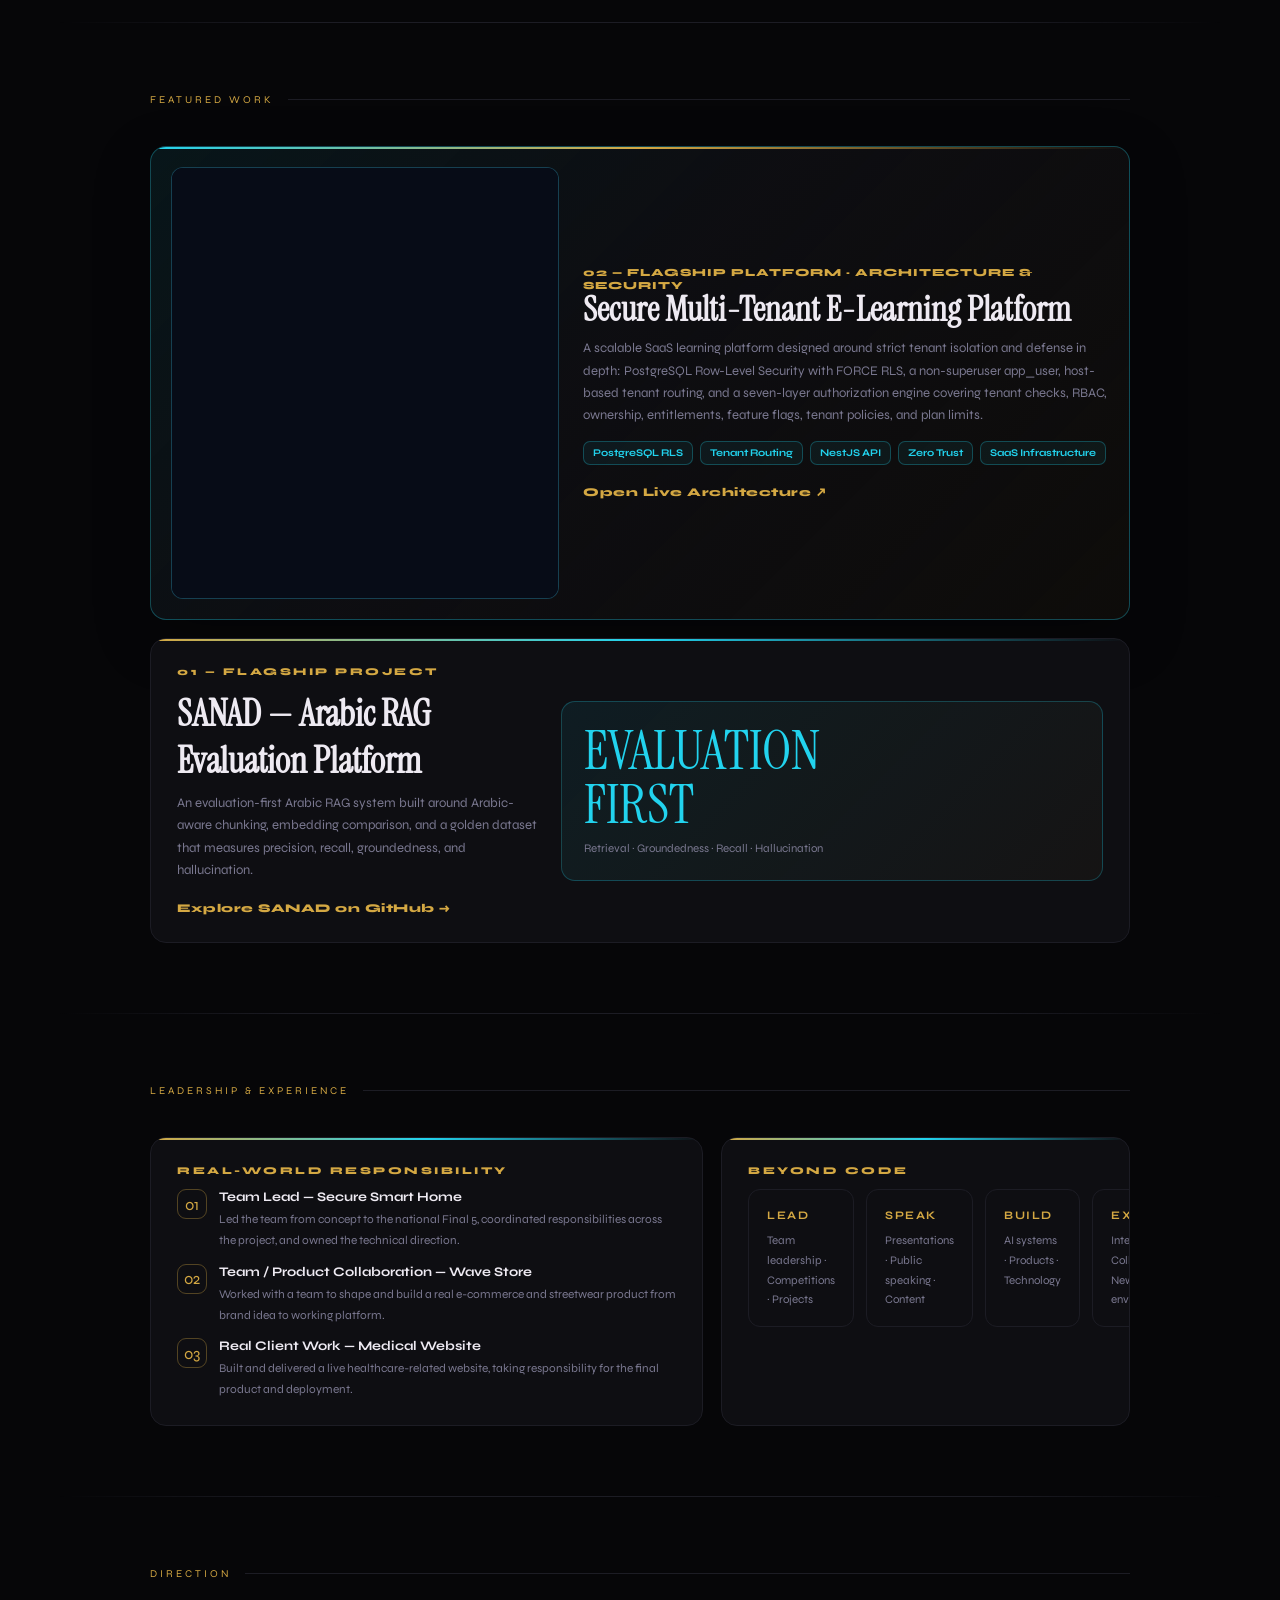
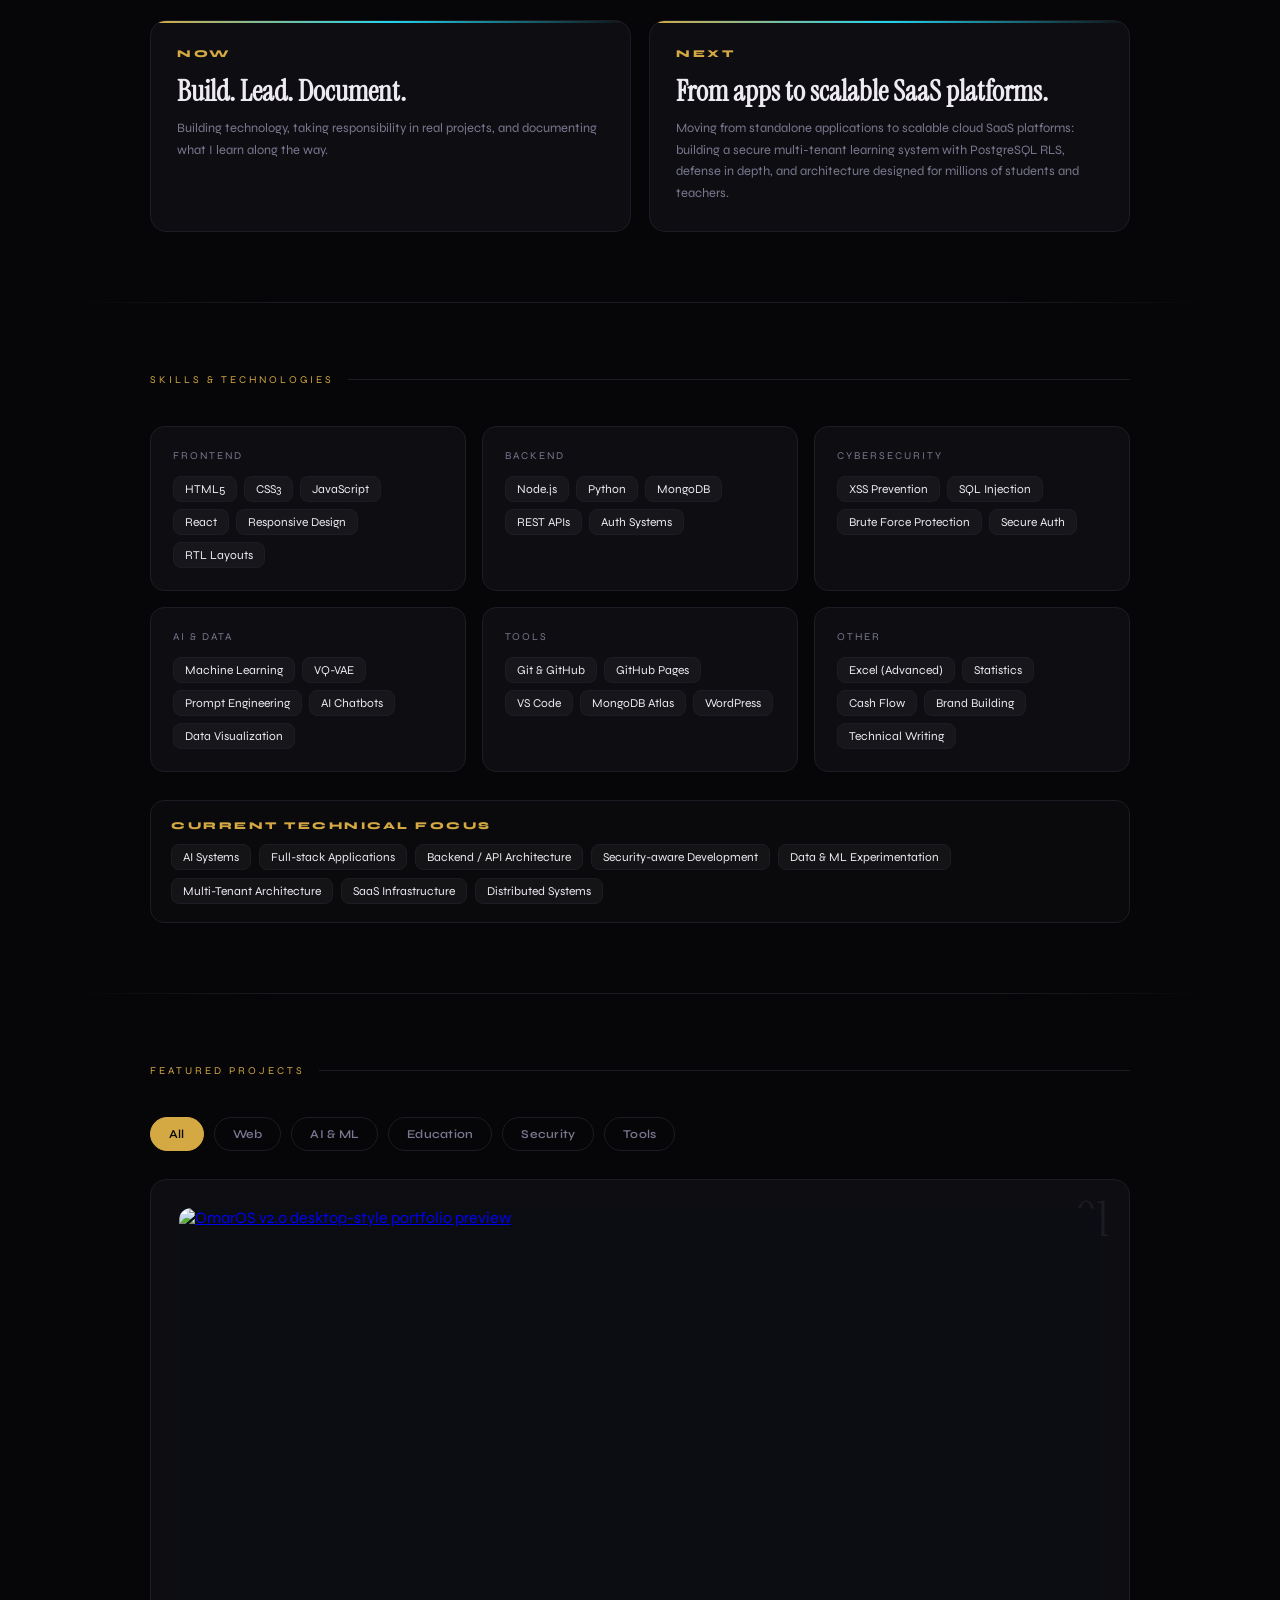
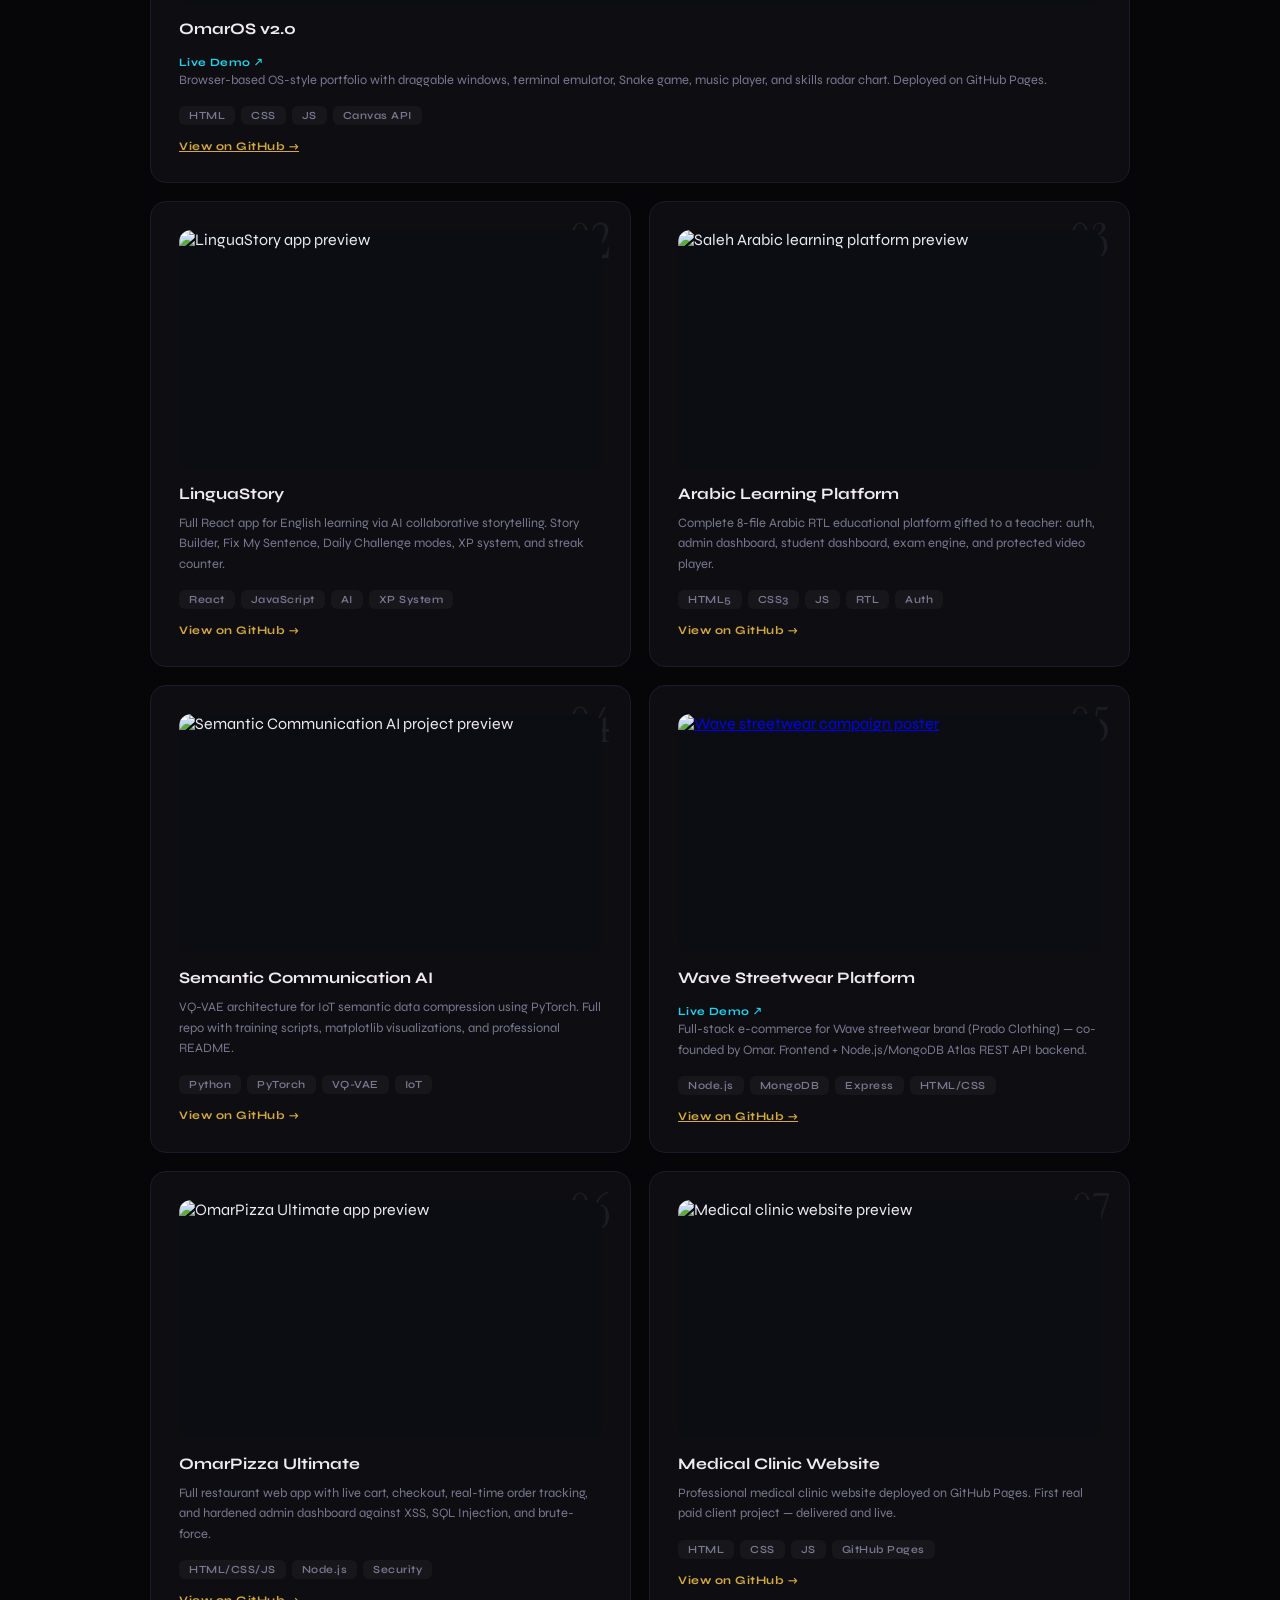
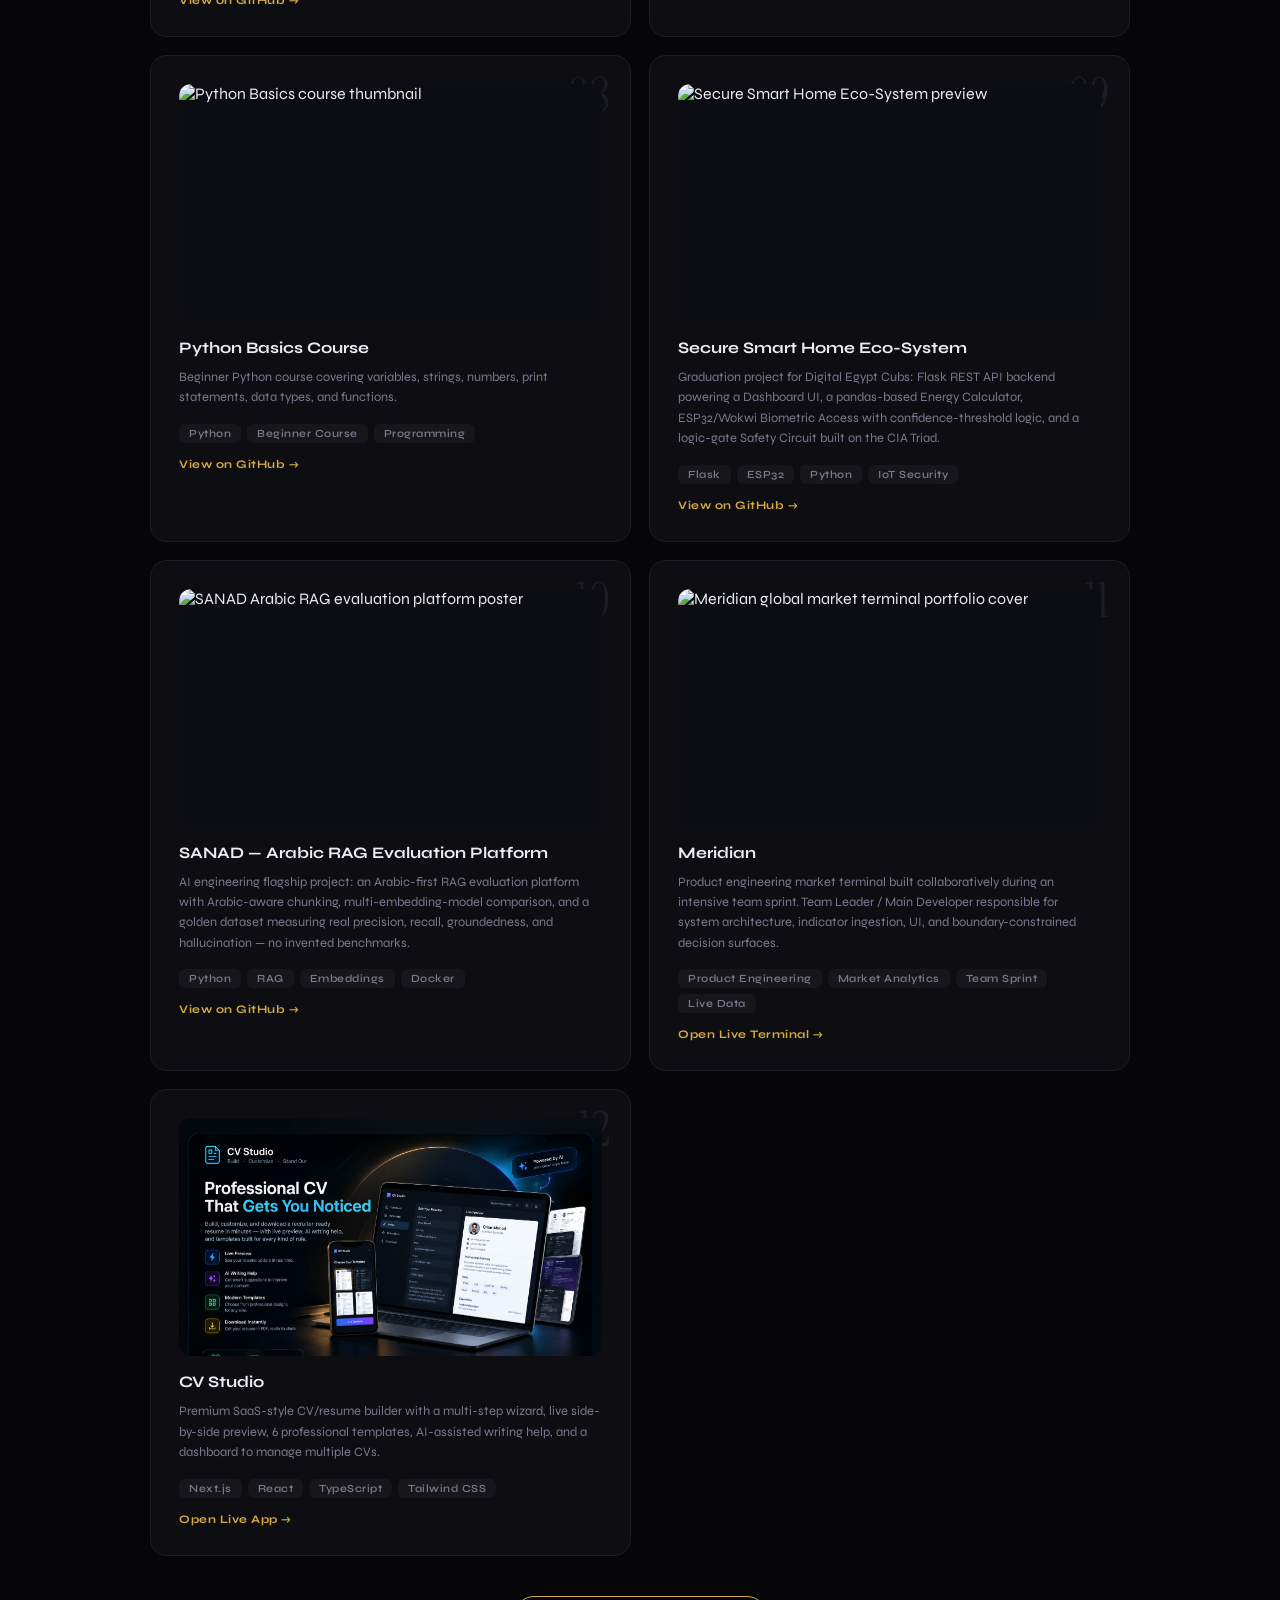
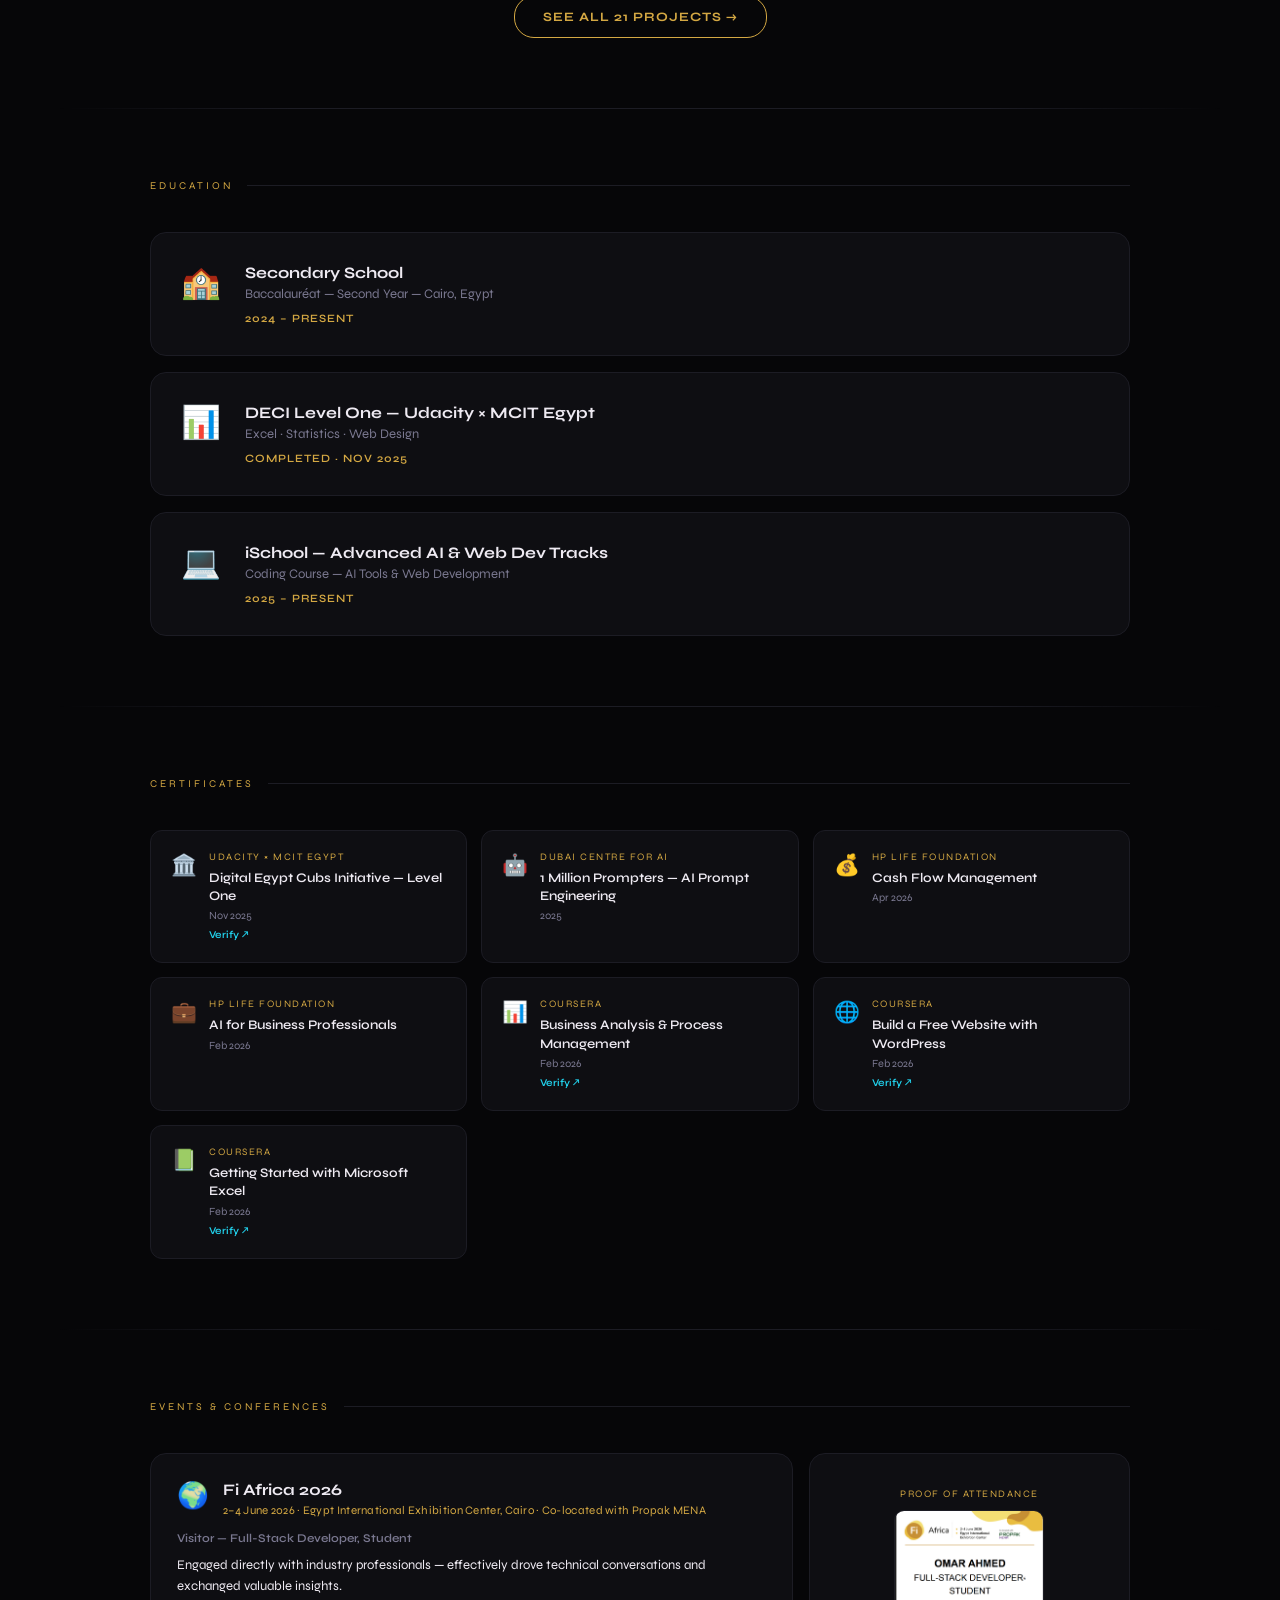
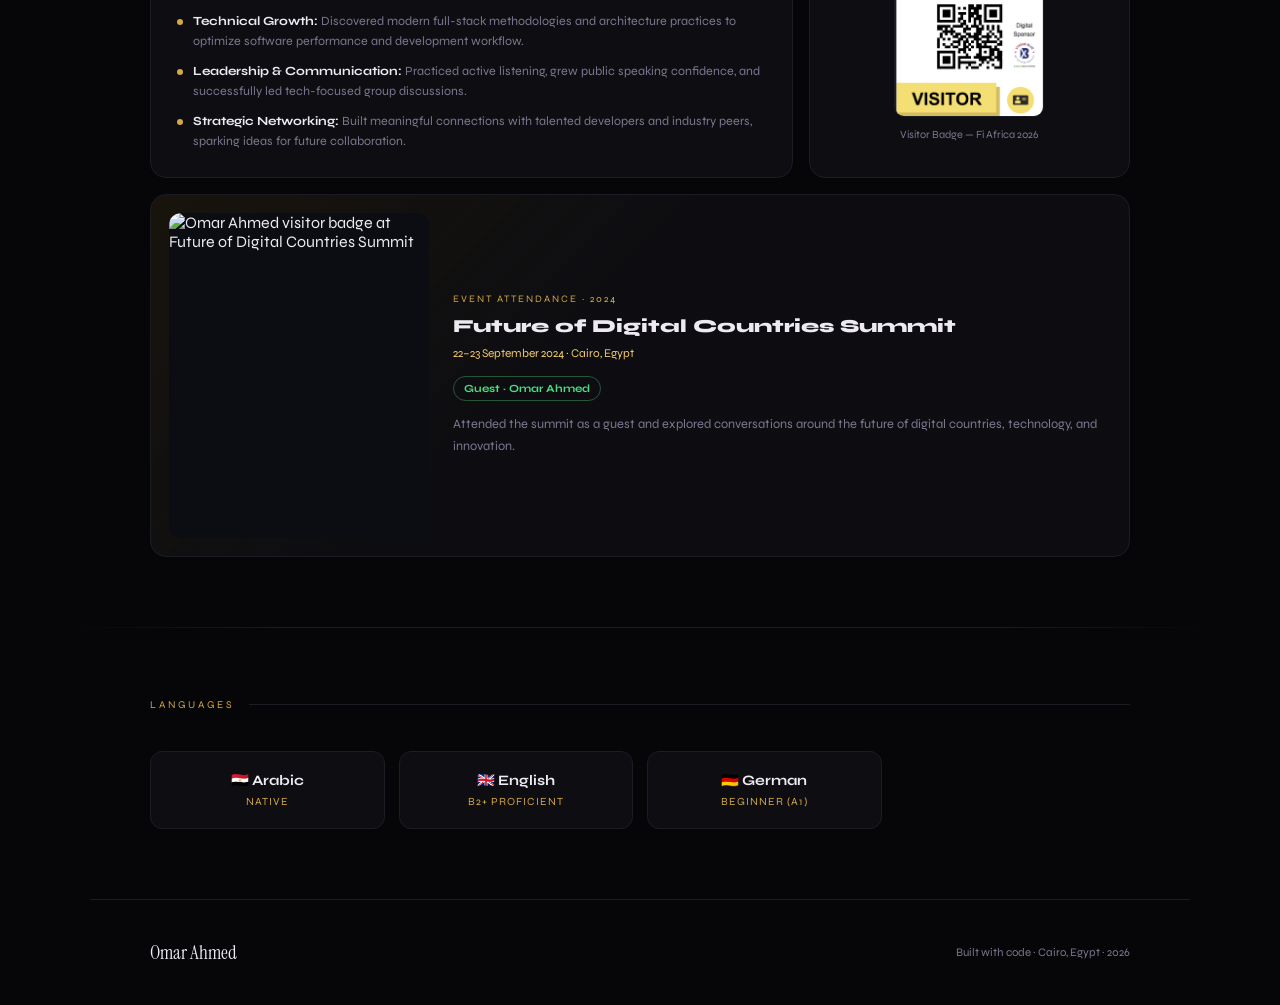
==== commit 39bfd7fe: "Change image file extension from .jpg to .jpeg" ====
--- a/index.html
+++ b/index.html
@@ -792,7 +792,7 @@
   </div>
   <div class="event-memory-card">
     <div class="event-memory-media" id="ev2-photo-wrap" title="Open event badge">
-      <img id="ev2-photo" src="Future_of_Digital_Countries_Summit.jpg" alt="Omar Ahmed visitor badge at Future of Digital Countries Summit">
+      <img id="ev2-photo" src="Future_of_Digital_Countries_Summit.jpeg" alt="Omar Ahmed visitor badge at Future of Digital Countries Summit">
     </div>
     <div>
       <div class="event-memory-kicker" id="ev2-kicker">Event Attendance · 2024</div>
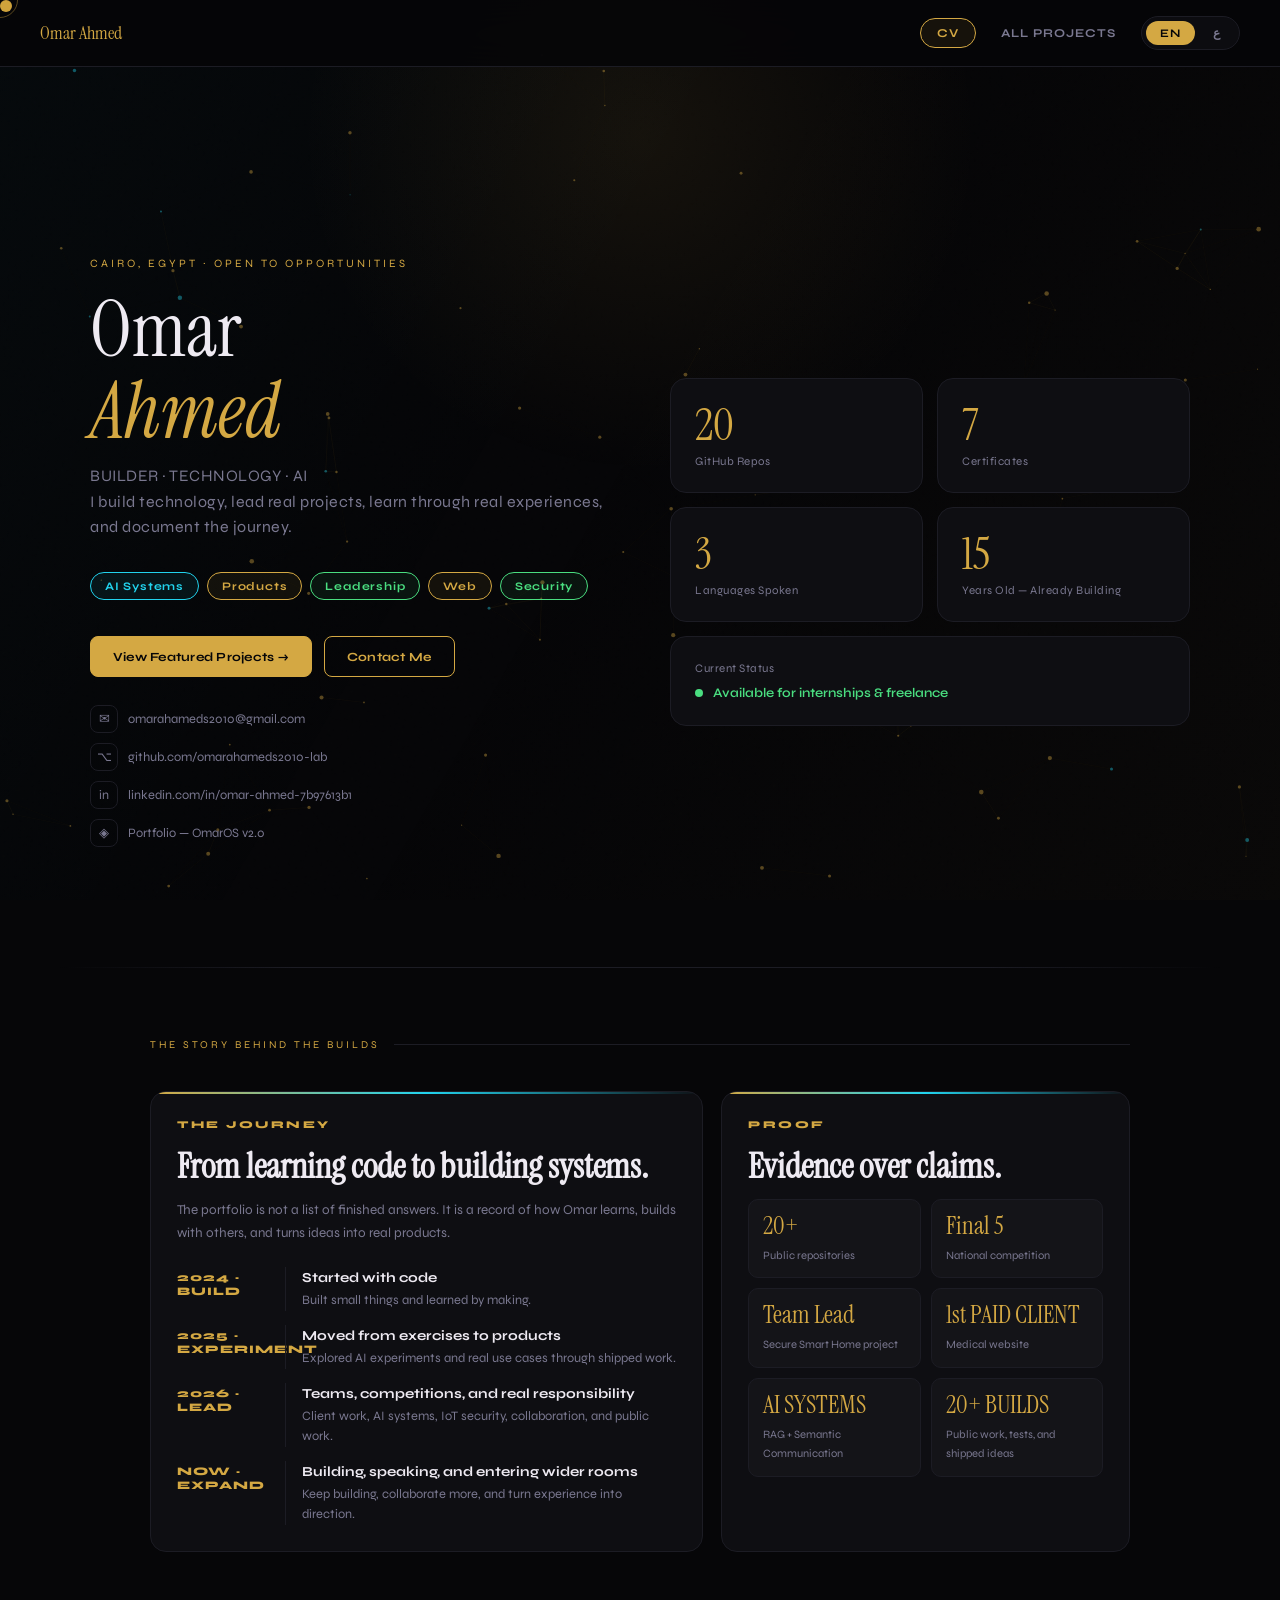
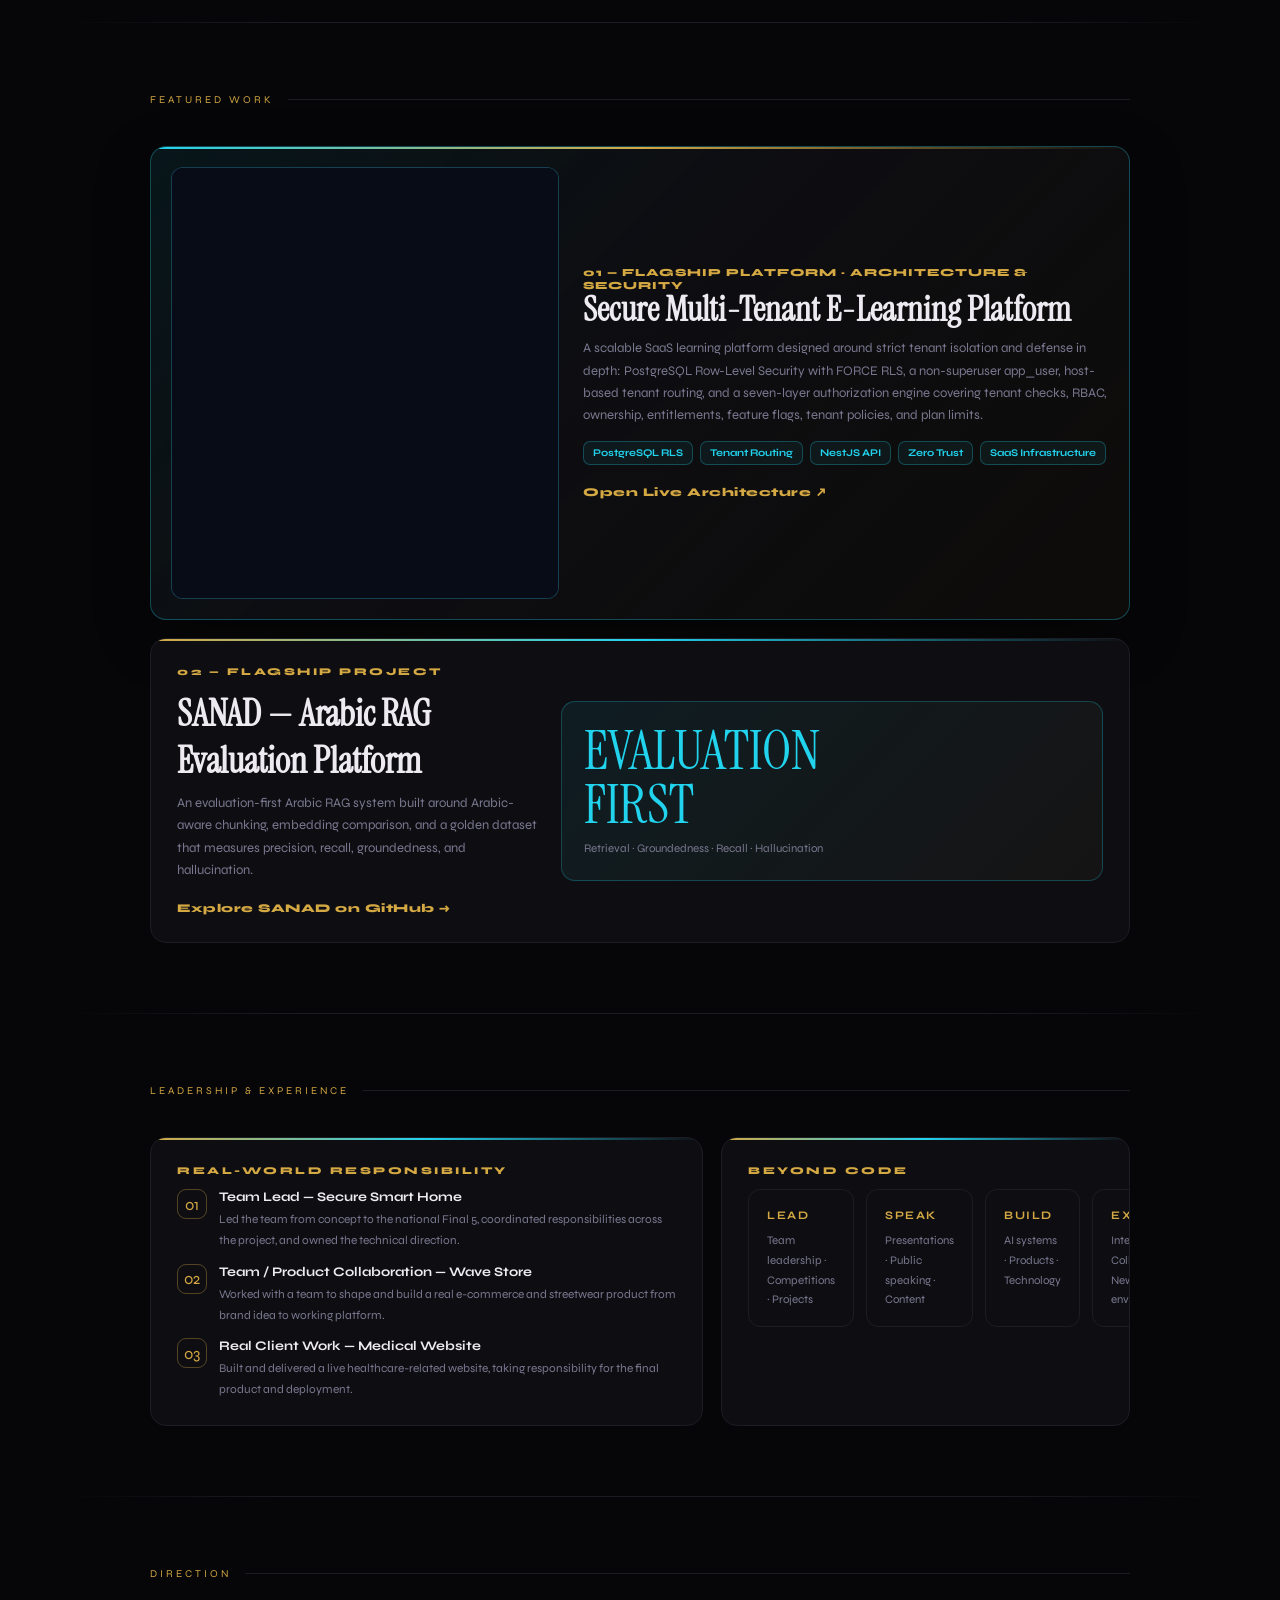
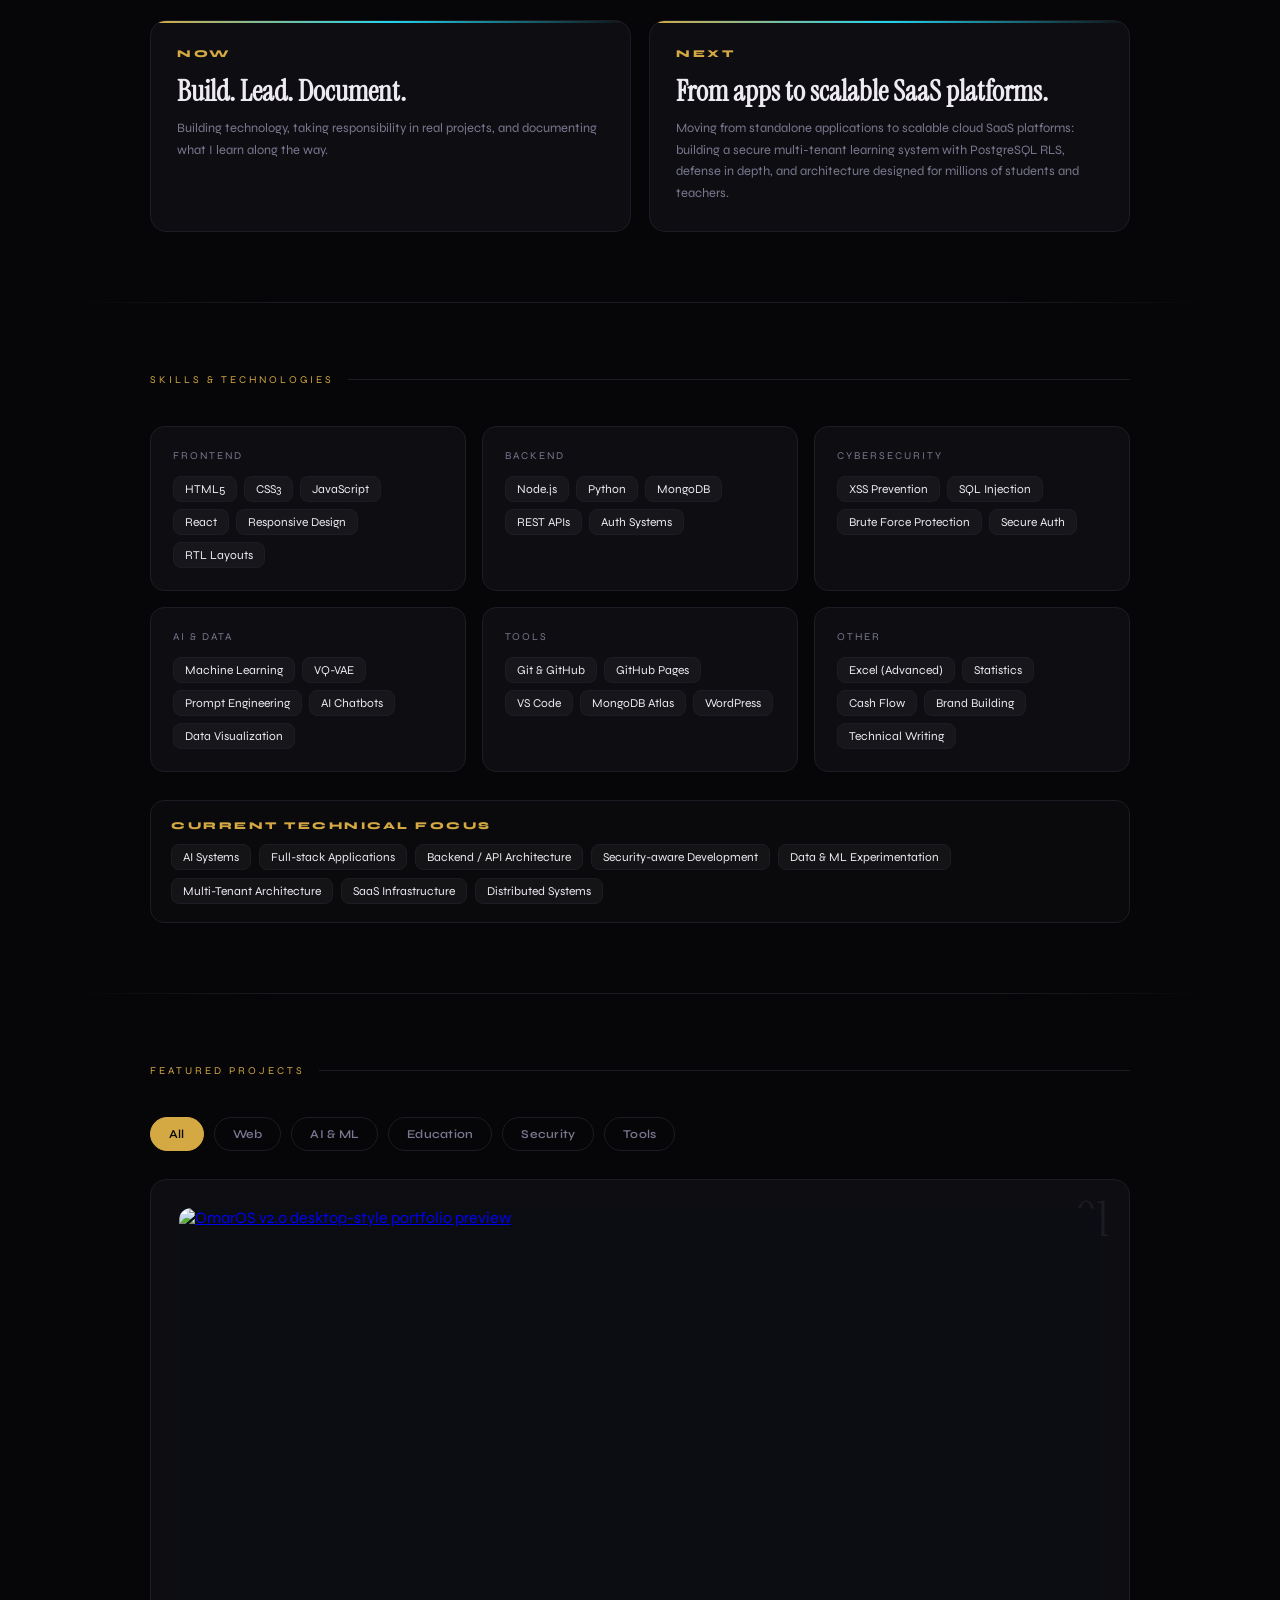
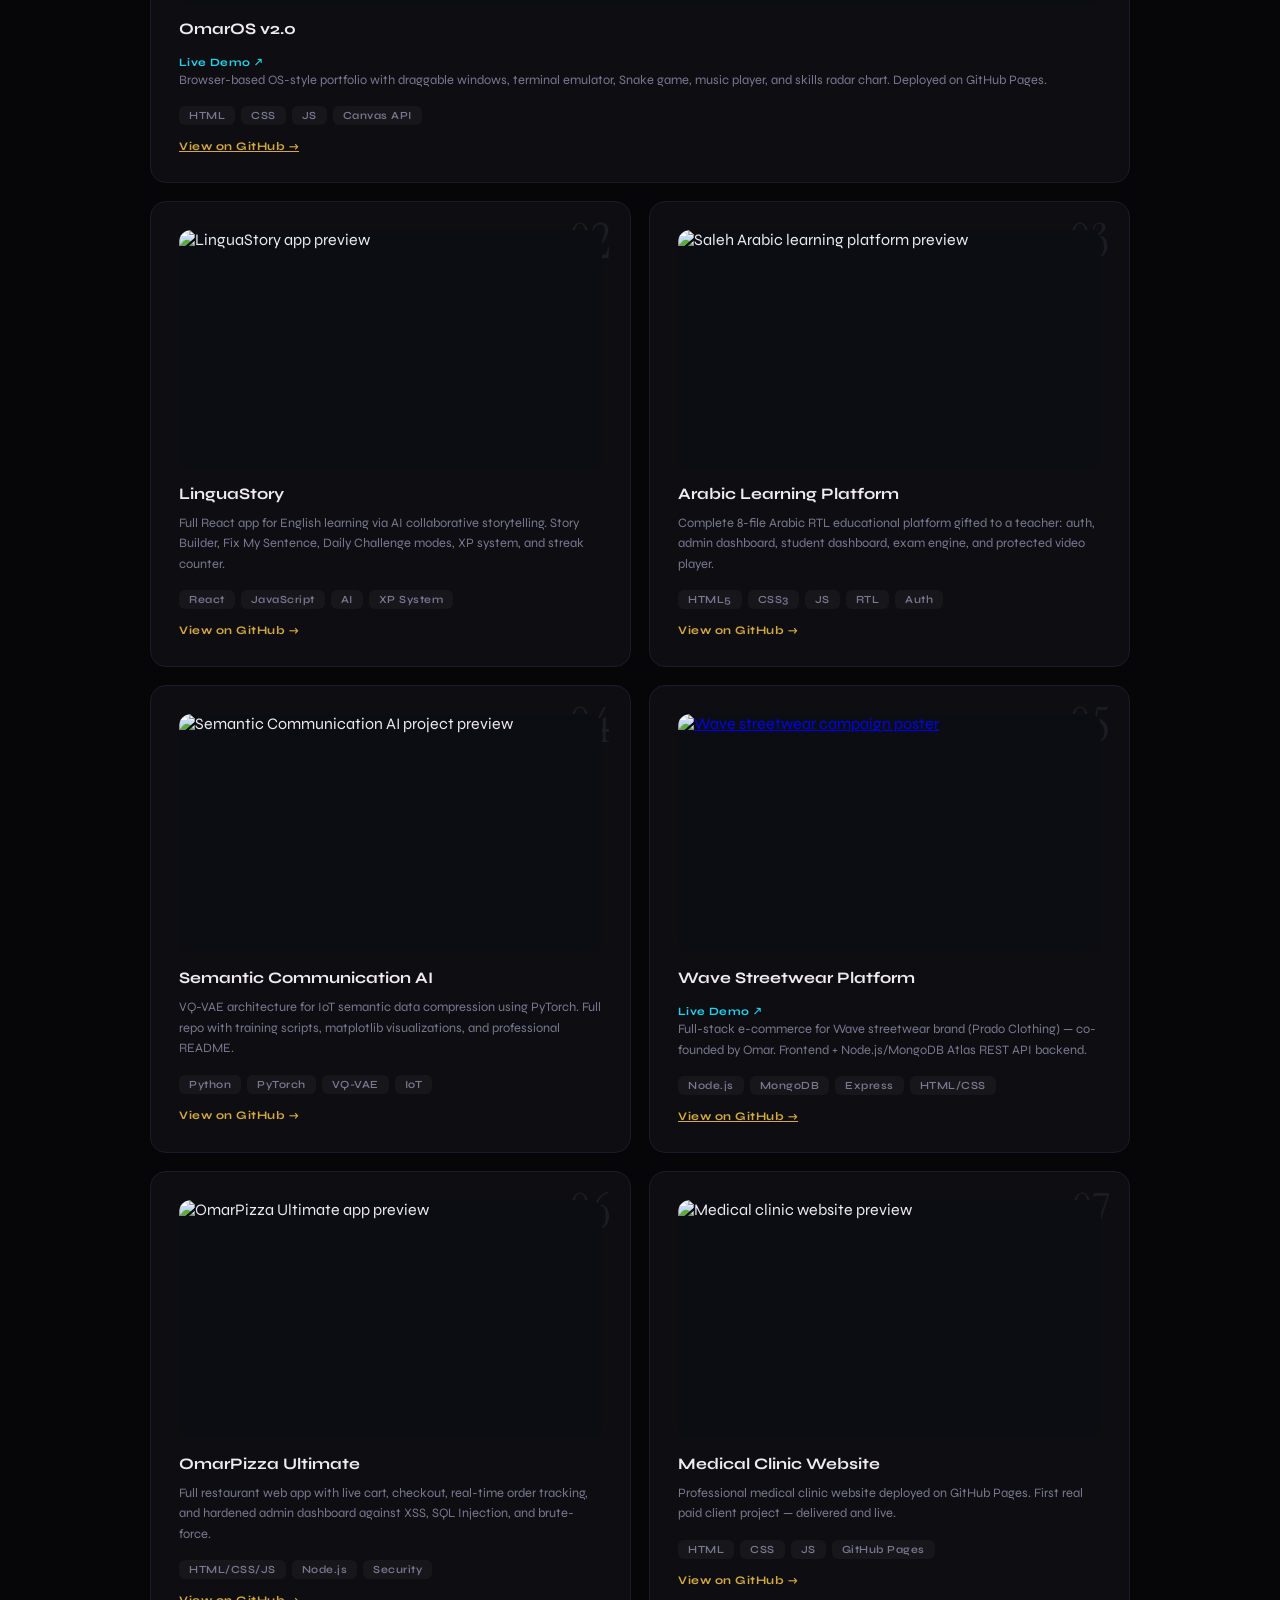
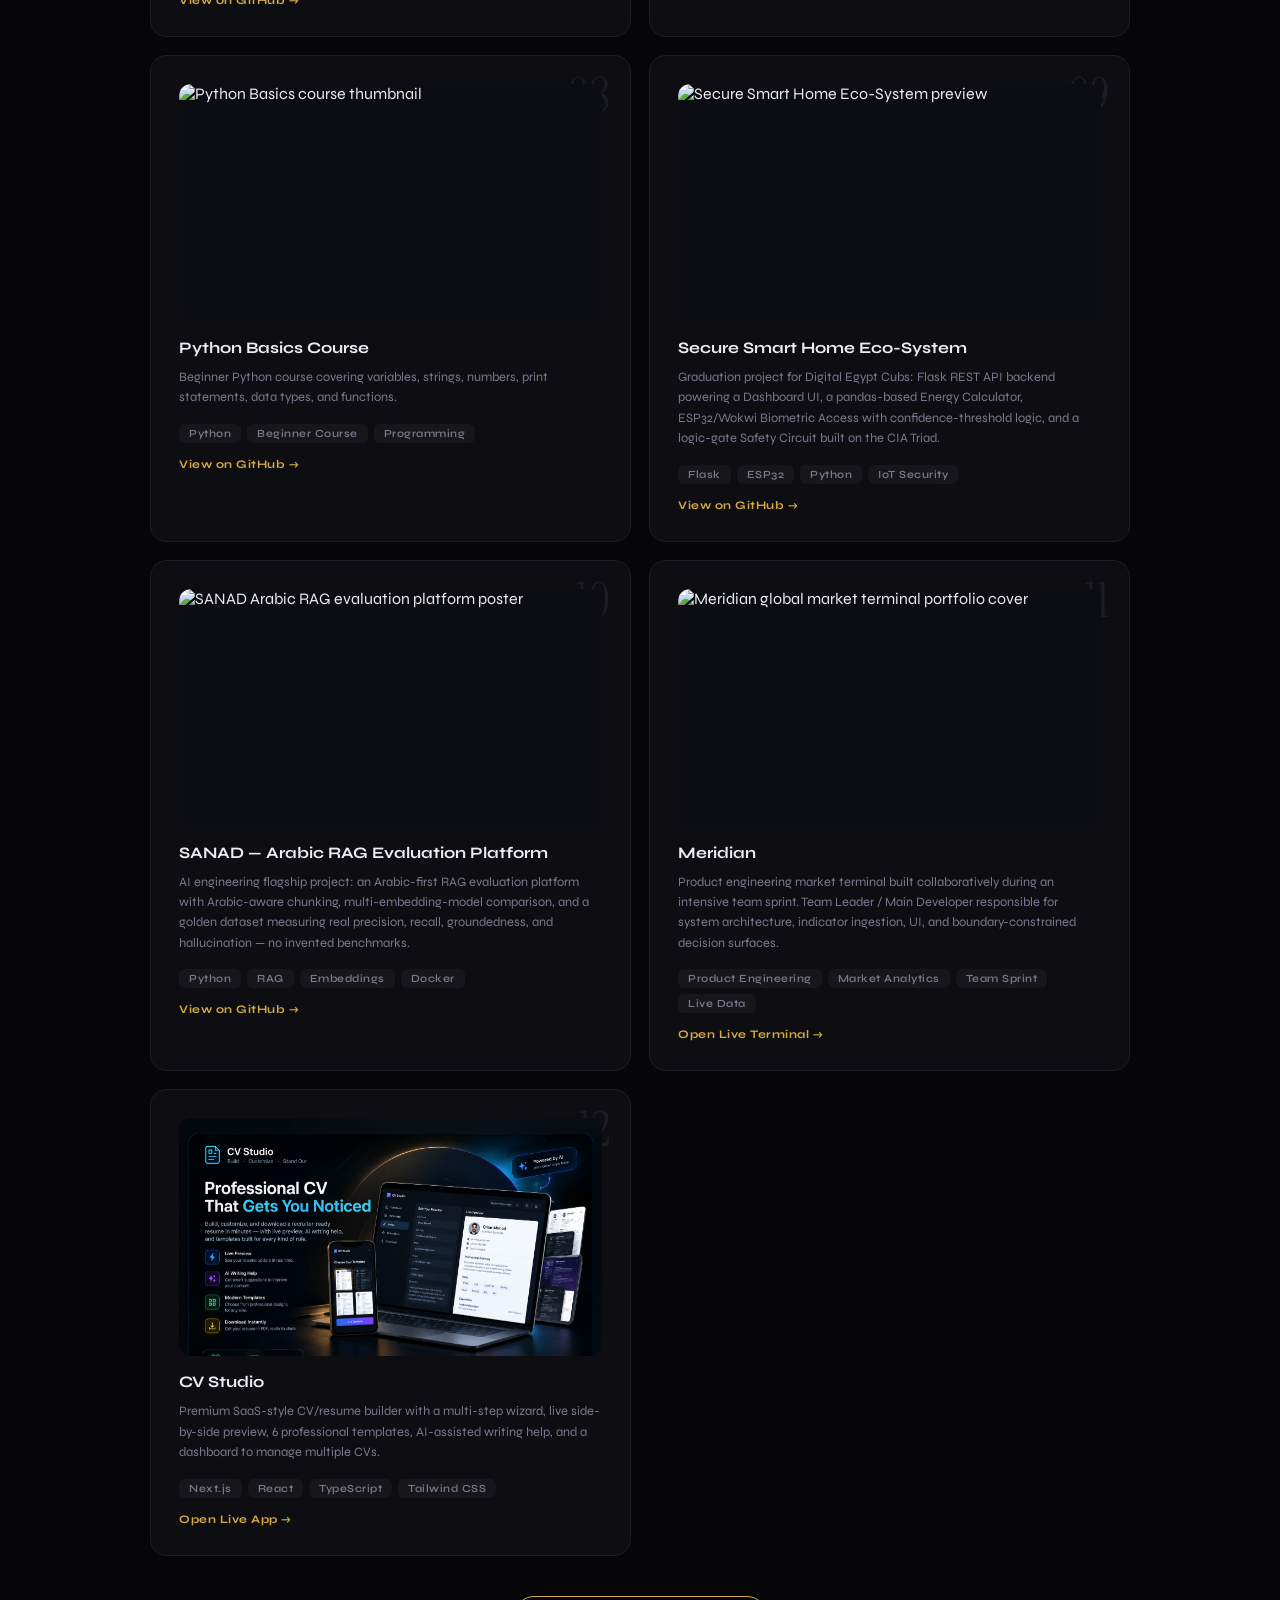
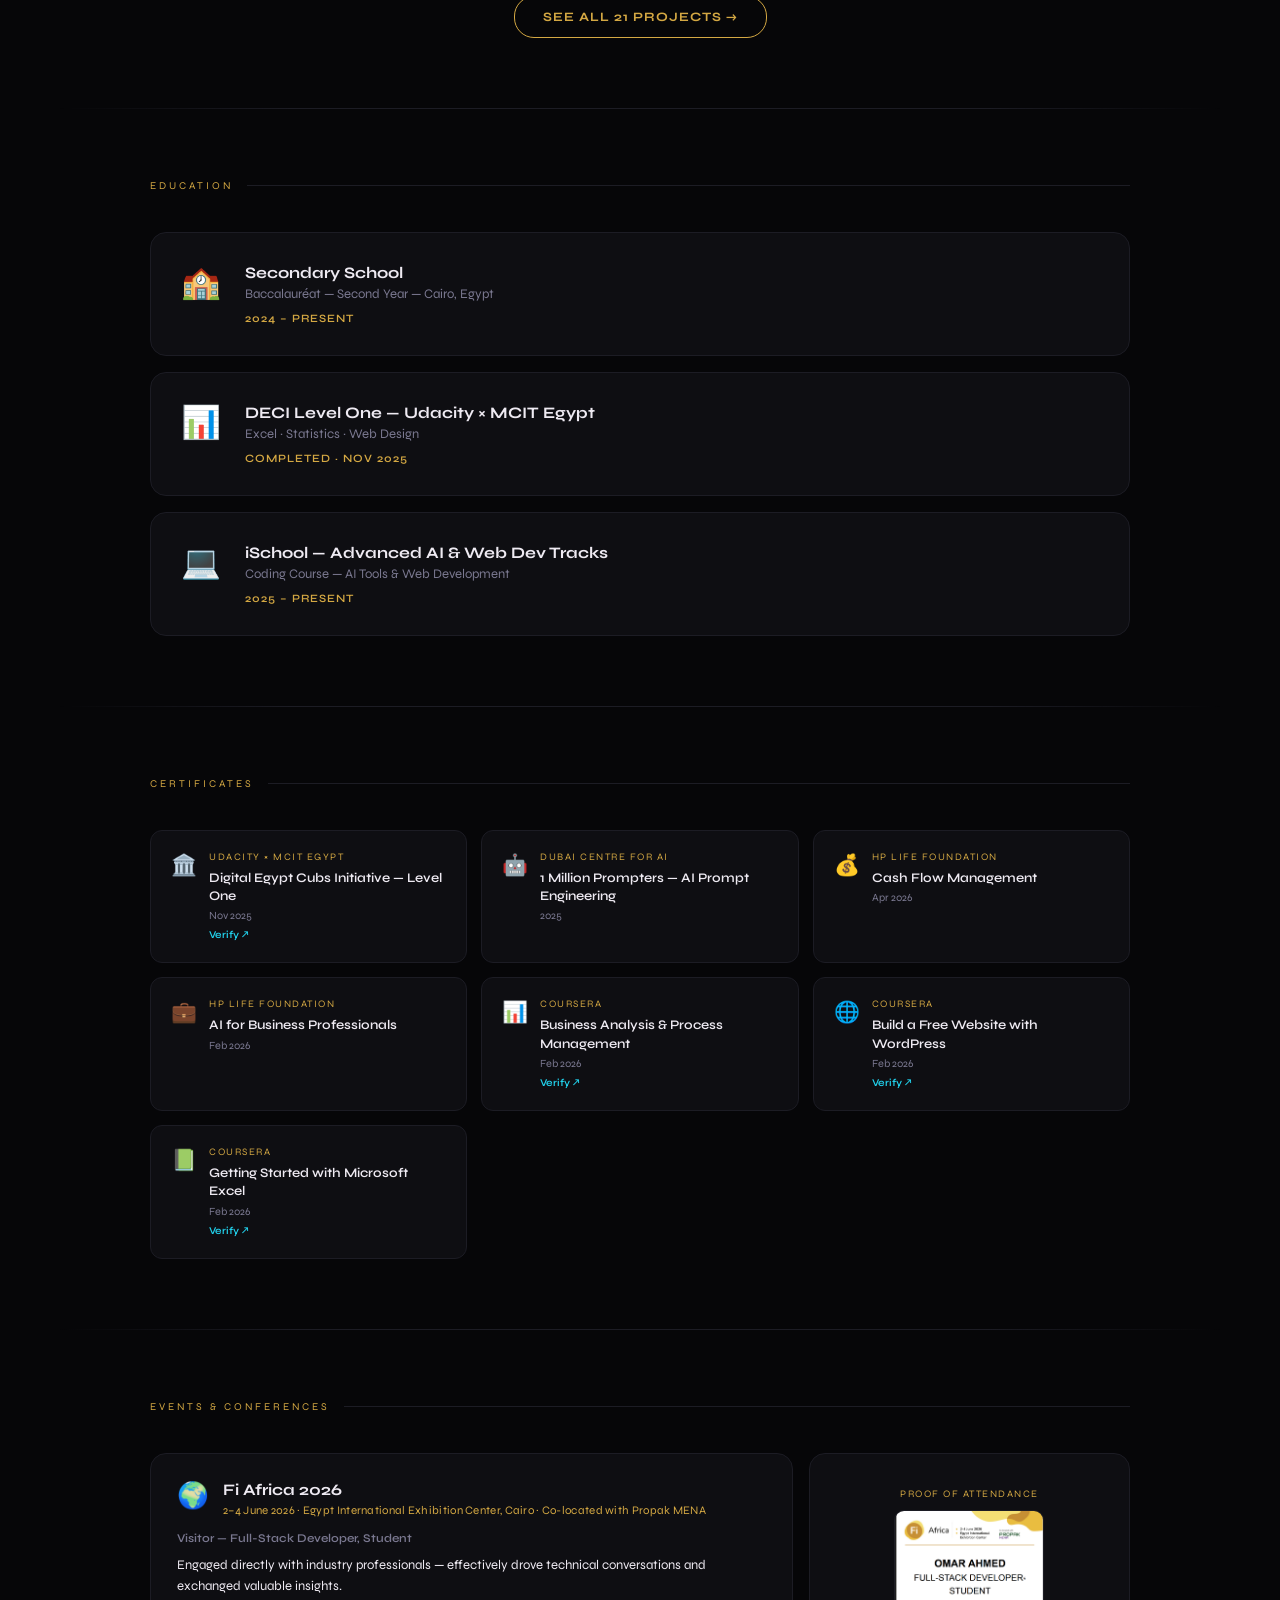
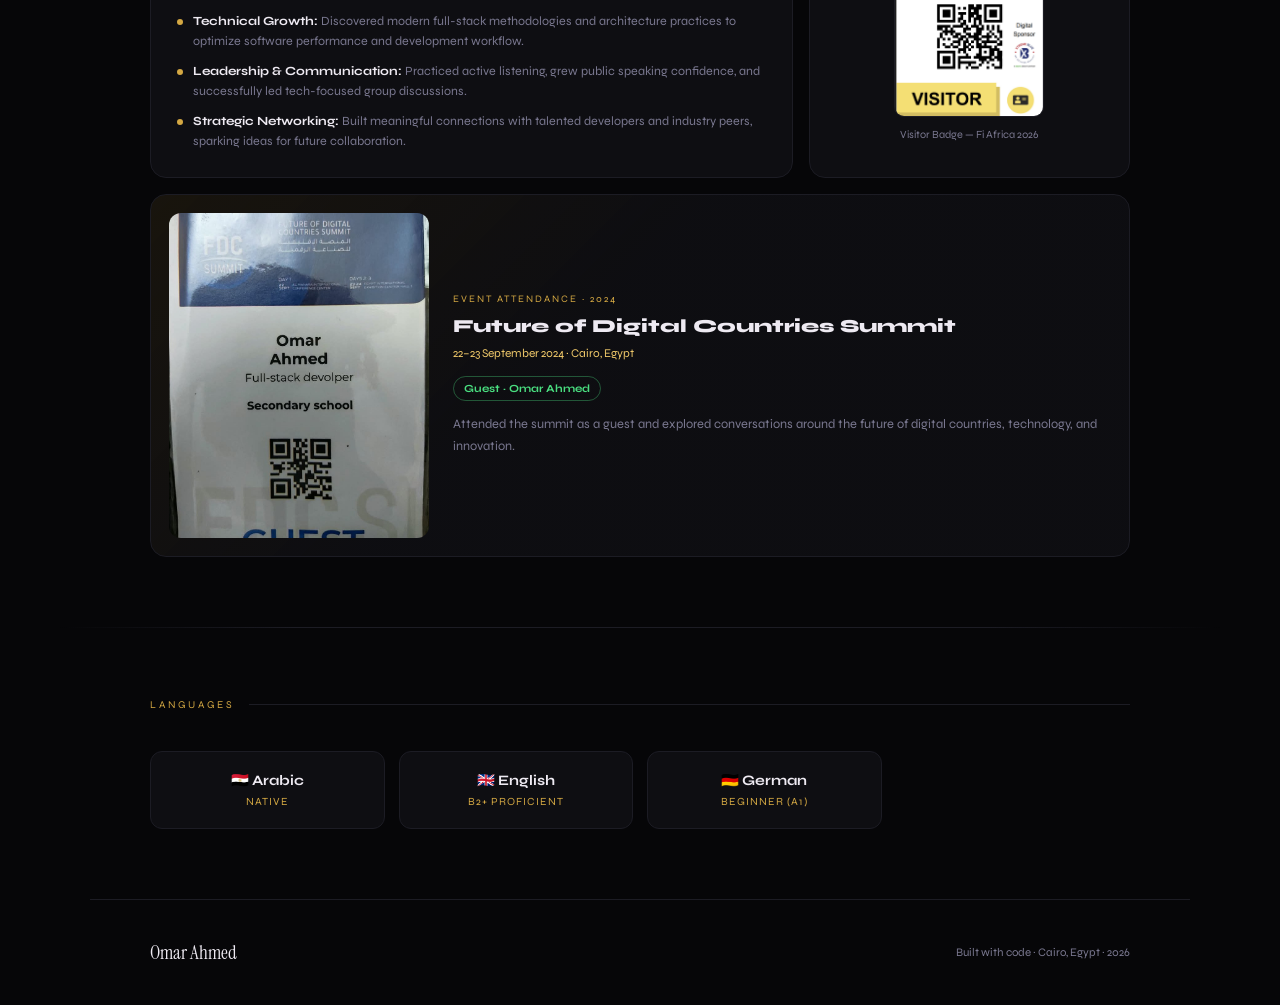
==== commit 0f19d04a: "Update image source and modify content in index.html" ====
--- a/index.html
+++ b/index.html
@@ -792,7 +792,7 @@
   </div>
   <div class="event-memory-card">
     <div class="event-memory-media" id="ev2-photo-wrap" title="Open event badge">
-      <img id="ev2-photo" src="Future_of_Digital_Countries_Summit.jpeg" alt="Omar Ahmed visitor badge at Future of Digital Countries Summit">
+      <img id="ev2-photo" src="fdc-summit-omar-ahmed.jpeg" alt="Omar Ahmed visitor badge at Future of Digital Countries Summit">
     </div>
     <div>
       <div class="event-memory-kicker" id="ev2-kicker">Event Attendance · 2024</div>
@@ -1055,16 +1055,16 @@
   en: {
     heroTitle: 'BUILDER · TECHNOLOGY · AI<br/>I build technology, lead real projects, learn through real experiences, and document the journey.',
     storyLabel: 'The Story Behind The Builds', storyKicker: 'THE JOURNEY', storyTitle: 'From learning code to building systems.', storyIntro: 'The portfolio is not a list of finished answers. It is a record of how Omar learns, builds with others, and turns ideas into real products.',
-    proofKicker: 'PROOF', proofTitle: 'Evidence over claims.', featuredLabel: 'Featured Work', flagshipKicker: '01 — FLAGSHIP PROJECT', flagshipTitle: 'SANAD — Arabic RAG Evaluation Platform', flagshipDesc: 'An evaluation-first Arabic RAG system built around Arabic-aware chunking, embedding comparison, and a golden dataset that measures precision, recall, groundedness, and hallucination.', flagshipLink: 'Explore SANAD on GitHub →', metric: 'EVALUATION<br/>FIRST', metricDesc: 'Retrieval · Groundedness · Recall · Hallucination',
-    multitenantKicker: '02 — FLAGSHIP PLATFORM · ARCHITECTURE & SECURITY', multitenantTitle: 'Secure Multi-Tenant E-Learning Platform', multitenantDesc: 'A scalable SaaS learning platform designed around strict tenant isolation and defense in depth: PostgreSQL Row-Level Security with FORCE RLS, a non-superuser app_user, host-based tenant routing, and a seven-layer authorization engine covering tenant checks, RBAC, ownership, entitlements, feature flags, tenant policies, and plan limits.', multitenantLink: 'Open Live Architecture ↗', nowTitle:'Build. Lead. Document.', nowDesc:'Building technology, taking responsibility in real projects, and documenting what I learn along the way.', nextKicker:'NEXT', nextTitle:'From apps to scalable SaaS platforms.', nextDesc:'Moving from standalone applications to scalable cloud SaaS platforms: building a secure multi-tenant learning system with PostgreSQL RLS, defense in depth, and architecture designed for millions of students and teachers.',
+    proofKicker: 'PROOF', proofTitle: 'Evidence over claims.', featuredLabel: 'Featured Work', flagshipKicker: '02 — FLAGSHIP PROJECT', flagshipTitle: 'SANAD — Arabic RAG Evaluation Platform', flagshipDesc: 'An evaluation-first Arabic RAG system built around Arabic-aware chunking, embedding comparison, and a golden dataset that measures precision, recall, groundedness, and hallucination.', flagshipLink: 'Explore SANAD on GitHub →', metric: 'EVALUATION<br/>FIRST', metricDesc: 'Retrieval · Groundedness · Recall · Hallucination',
+    multitenantKicker: '01 — FLAGSHIP PLATFORM · ARCHITECTURE & SECURITY', multitenantTitle: 'Secure Multi-Tenant E-Learning Platform', multitenantDesc: 'A scalable SaaS learning platform designed around strict tenant isolation and defense in depth: PostgreSQL Row-Level Security with FORCE RLS, a non-superuser app_user, host-based tenant routing, and a seven-layer authorization engine covering tenant checks, RBAC, ownership, entitlements, feature flags, tenant policies, and plan limits.', multitenantLink: 'Open Live Architecture ↗', nowTitle:'Build. Lead. Document.', nowDesc:'Building technology, taking responsibility in real projects, and documenting what I learn along the way.', nextKicker:'NEXT', nextTitle:'From apps to scalable SaaS platforms.', nextDesc:'Moving from standalone applications to scalable cloud SaaS platforms: building a secure multi-tenant learning system with PostgreSQL RLS, defense in depth, and architecture designed for millions of students and teachers.',
     experienceLabel: 'Leadership & Experience', experienceKicker: 'REAL-WORLD RESPONSIBILITY', beyondKicker: 'BEYOND CODE', directionLabel: 'Direction', focusKicker: 'CURRENT TECHNICAL FOCUS', archiveTitle: 'The <em>Archive</em>', archiveDesc: '20 public repositories — a record of what I have built, tested, learned, and shipped. Click any card to open the repo on GitHub.',
     filters: ['All','Web','AI & ML','Education','Security','Tools'], badges: ['AI Systems','Products','Leadership','Web','Security']
   },
   ar: {
     heroTitle: 'بُنّاء · تكنولوجيا · ذكاء اصطناعي<br/>أبني التكنولوجيا، وأقود المشاريع الحقيقية، وأتعلم من التجارب، وأوثّق الرحلة.',
     storyLabel: 'القصة وراء المشاريع', storyKicker: 'الرحلة', storyTitle: 'من تعلّم البرمجة إلى بناء الأنظمة.', storyIntro: 'هذا البورتفوليو ليس قائمة بإجابات جاهزة؛ بل سجل لطريقة تعلّم عمر وبنائه مع الآخرين وتحويل الأفكار إلى منتجات حقيقية.',
-    proofKicker: 'الدليل', proofTitle: 'الدليل قبل الادعاء.', featuredLabel: 'أعمال مختارة', flagshipKicker: '01 — المشروع الرئيسي', flagshipTitle: 'SANAD — منصة تقييم RAG العربية', flagshipDesc: 'نظام RAG عربي يركز على التقييم، ويعتمد على تقطيع واعٍ بالعربية، ومقارنة نماذج التضمين، ومجموعة بيانات تقيس الدقة والاستدعاء والارتكاز والهلوسة.', flagshipLink: 'استكشف SANAD على GitHub ←', metric: 'التقييم<br/>أولًا', metricDesc: 'الاسترجاع · الارتكاز · الاستدعاء · الهلوسة',
-    multitenantKicker: '02 — منصة رئيسية · المعمارية والأمان', multitenantTitle: 'منصة تعليم إلكتروني آمنة متعددة العملاء', multitenantDesc: 'منصة SaaS تعليمية قابلة للتوسع مبنية على عزل صارم لبيانات العملاء ودفاع متعدد الطبقات: PostgreSQL RLS مع FORCE RLS، وحساب app_user غير متفوق، وتوجيه العملاء عبر النطاق، ومحرك صلاحيات من سبع طبقات يشمل عزل العميل وRBAC والملكية والاستحقاقات ومفاتيح الميزات وسياسات العميل وحدود الخطة.', multitenantLink: 'فتح المعمارية الحية ←', nowTitle:'ابنِ. قد. وثّق.', nowDesc:'أبني التكنولوجيا، وأتحمل مسؤولية المشاريع الحقيقية، وأوثّق ما أتعلمه في الطريق.', nextKicker:'التالي', nextTitle:'من التطبيقات إلى منصات SaaS قابلة للتوسع.', nextDesc:'أنتقل من بناء التطبيقات المنفردة إلى منصات SaaS سحابية قابلة للتوسع، مع بناء نظام تعليمي متعدد العملاء وآمن باستخدام PostgreSQL RLS ودفاع متعدد الطبقات ومعمارية جاهزة لملايين الطلاب والمعلمين.',
+    proofKicker: 'الدليل', proofTitle: 'الدليل قبل الادعاء.', featuredLabel: 'أعمال مختارة', flagshipKicker: '02 — المشروع الرئيسي', flagshipTitle: 'SANAD — منصة تقييم RAG العربية', flagshipDesc: 'نظام RAG عربي يركز على التقييم، ويعتمد على تقطيع واعٍ بالعربية، ومقارنة نماذج التضمين، ومجموعة بيانات تقيس الدقة والاستدعاء والارتكاز والهلوسة.', flagshipLink: 'استكشف SANAD على GitHub ←', metric: 'التقييم<br/>أولًا', metricDesc: 'الاسترجاع · الارتكاز · الاستدعاء · الهلوسة',
+    multitenantKicker: '01 — منصة رئيسية · المعمارية والأمان', multitenantTitle: 'منصة تعليم إلكتروني آمنة متعددة العملاء', multitenantDesc: 'منصة SaaS تعليمية قابلة للتوسع مبنية على عزل صارم لبيانات العملاء ودفاع متعدد الطبقات: PostgreSQL RLS مع FORCE RLS، وحساب app_user غير متفوق، وتوجيه العملاء عبر النطاق، ومحرك صلاحيات من سبع طبقات يشمل عزل العميل وRBAC والملكية والاستحقاقات ومفاتيح الميزات وسياسات العميل وحدود الخطة.', multitenantLink: 'فتح المعمارية الحية ←', nowTitle:'ابنِ. قد. وثّق.', nowDesc:'أبني التكنولوجيا، وأتحمل مسؤولية المشاريع الحقيقية، وأوثّق ما أتعلمه في الطريق.', nextKicker:'التالي', nextTitle:'من التطبيقات إلى منصات SaaS قابلة للتوسع.', nextDesc:'أنتقل من بناء التطبيقات المنفردة إلى منصات SaaS سحابية قابلة للتوسع، مع بناء نظام تعليمي متعدد العملاء وآمن باستخدام PostgreSQL RLS ودفاع متعدد الطبقات ومعمارية جاهزة لملايين الطلاب والمعلمين.',
     experienceLabel: 'القيادة والخبرة', experienceKicker: 'مسؤولية حقيقية', beyondKicker: 'ما وراء الكود', directionLabel: 'الاتجاه', focusKicker: 'التركيز التقني الحالي', archiveTitle: 'أرشيف <em>المشاريع</em>', archiveDesc: 'أكثر من 20 مستودعًا عامًا — سجل لما بنيته واختبرته وتعلمته ونشرته. اضغط على أي بطاقة لفتح المستودع على GitHub.',
     filters: ['الكل','الويب','الذكاء الاصطناعي','التعليم','الأمن','الأدوات'], badges: ['أنظمة AI','منتجات','قيادة','ويب','أمن']
   }
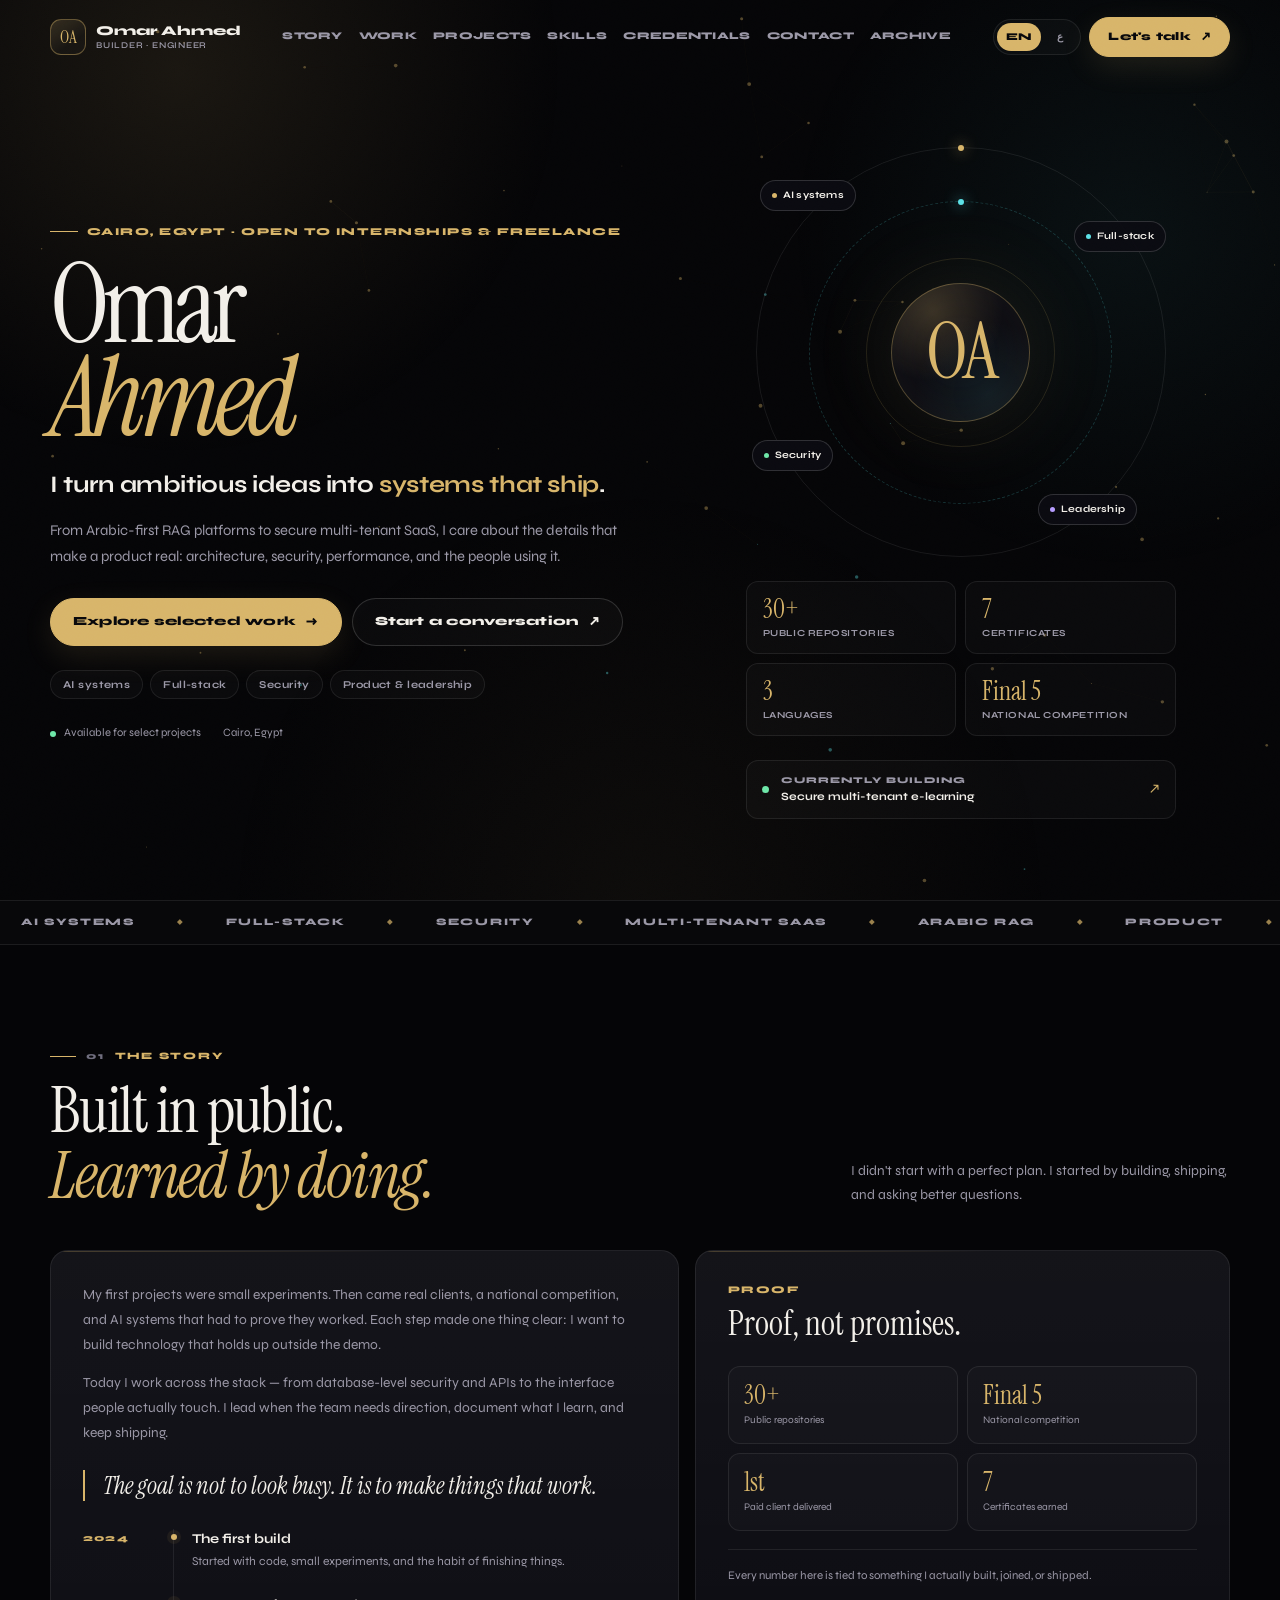
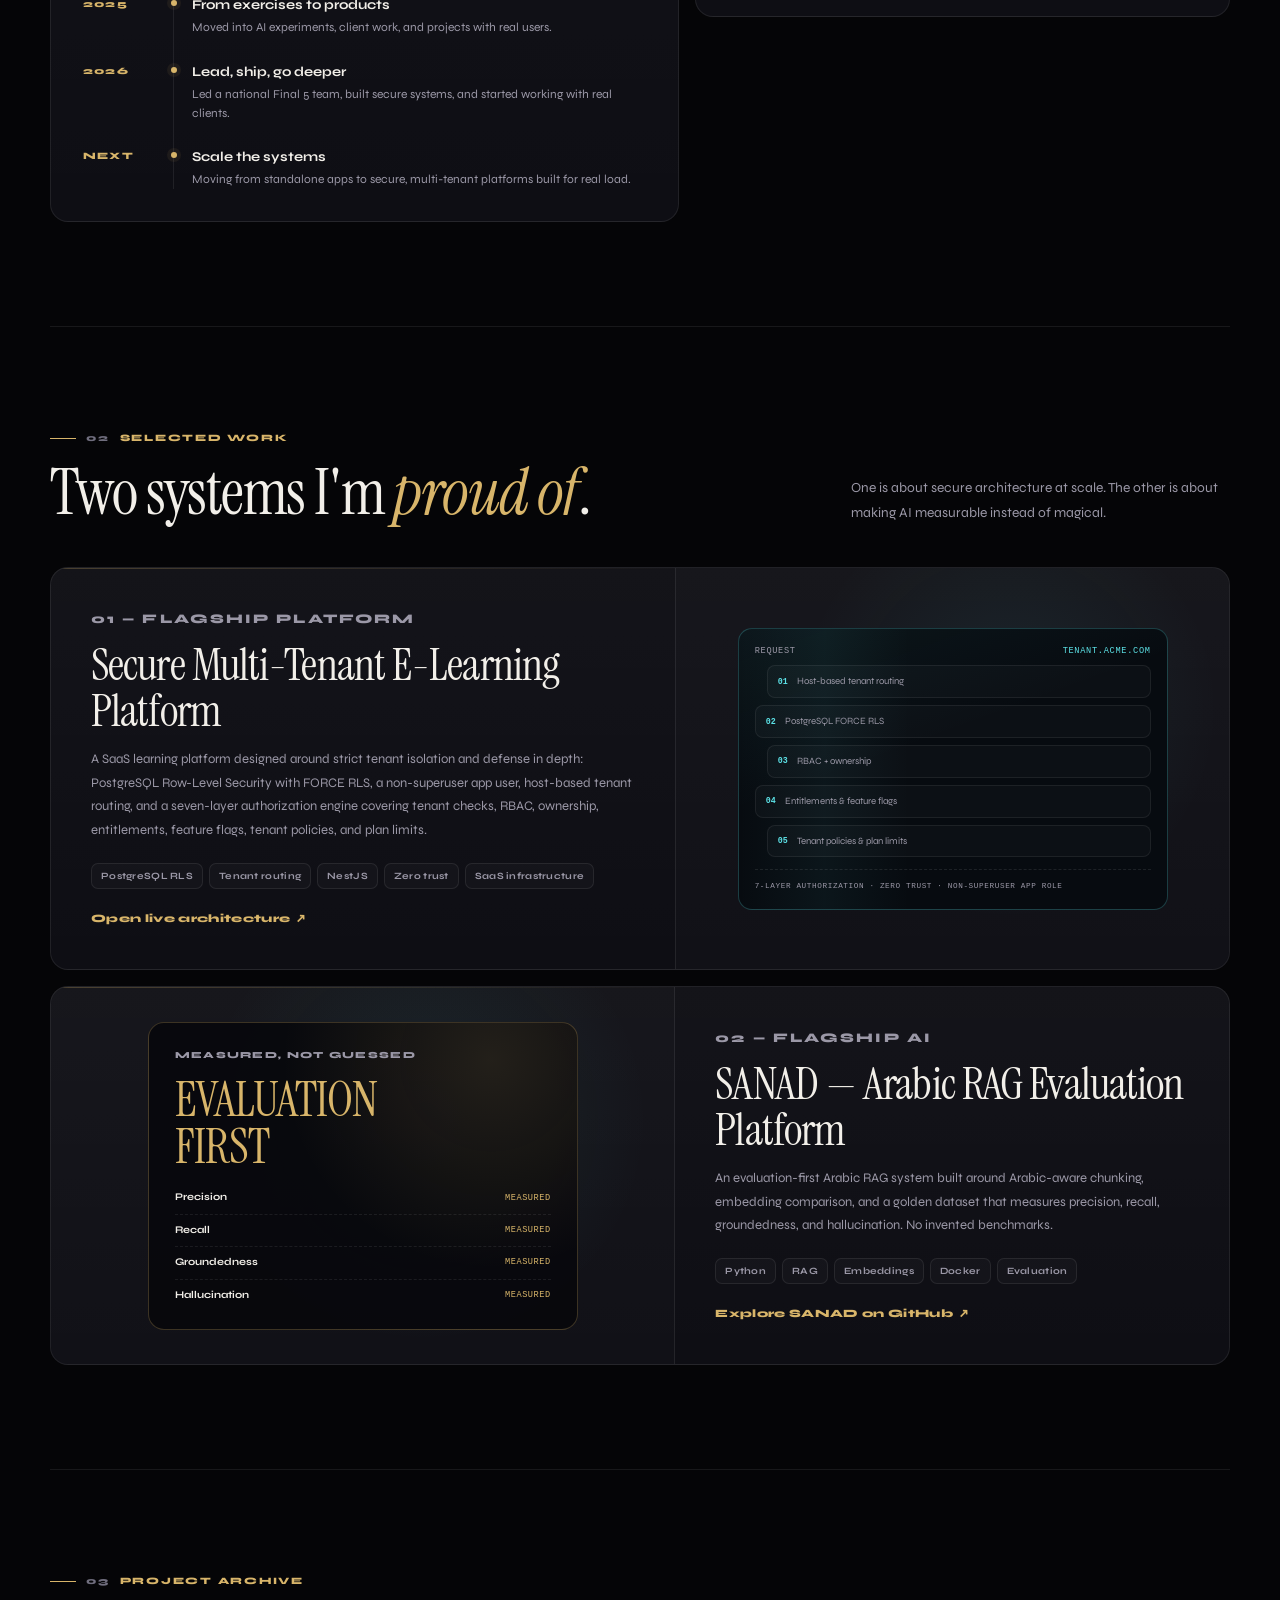
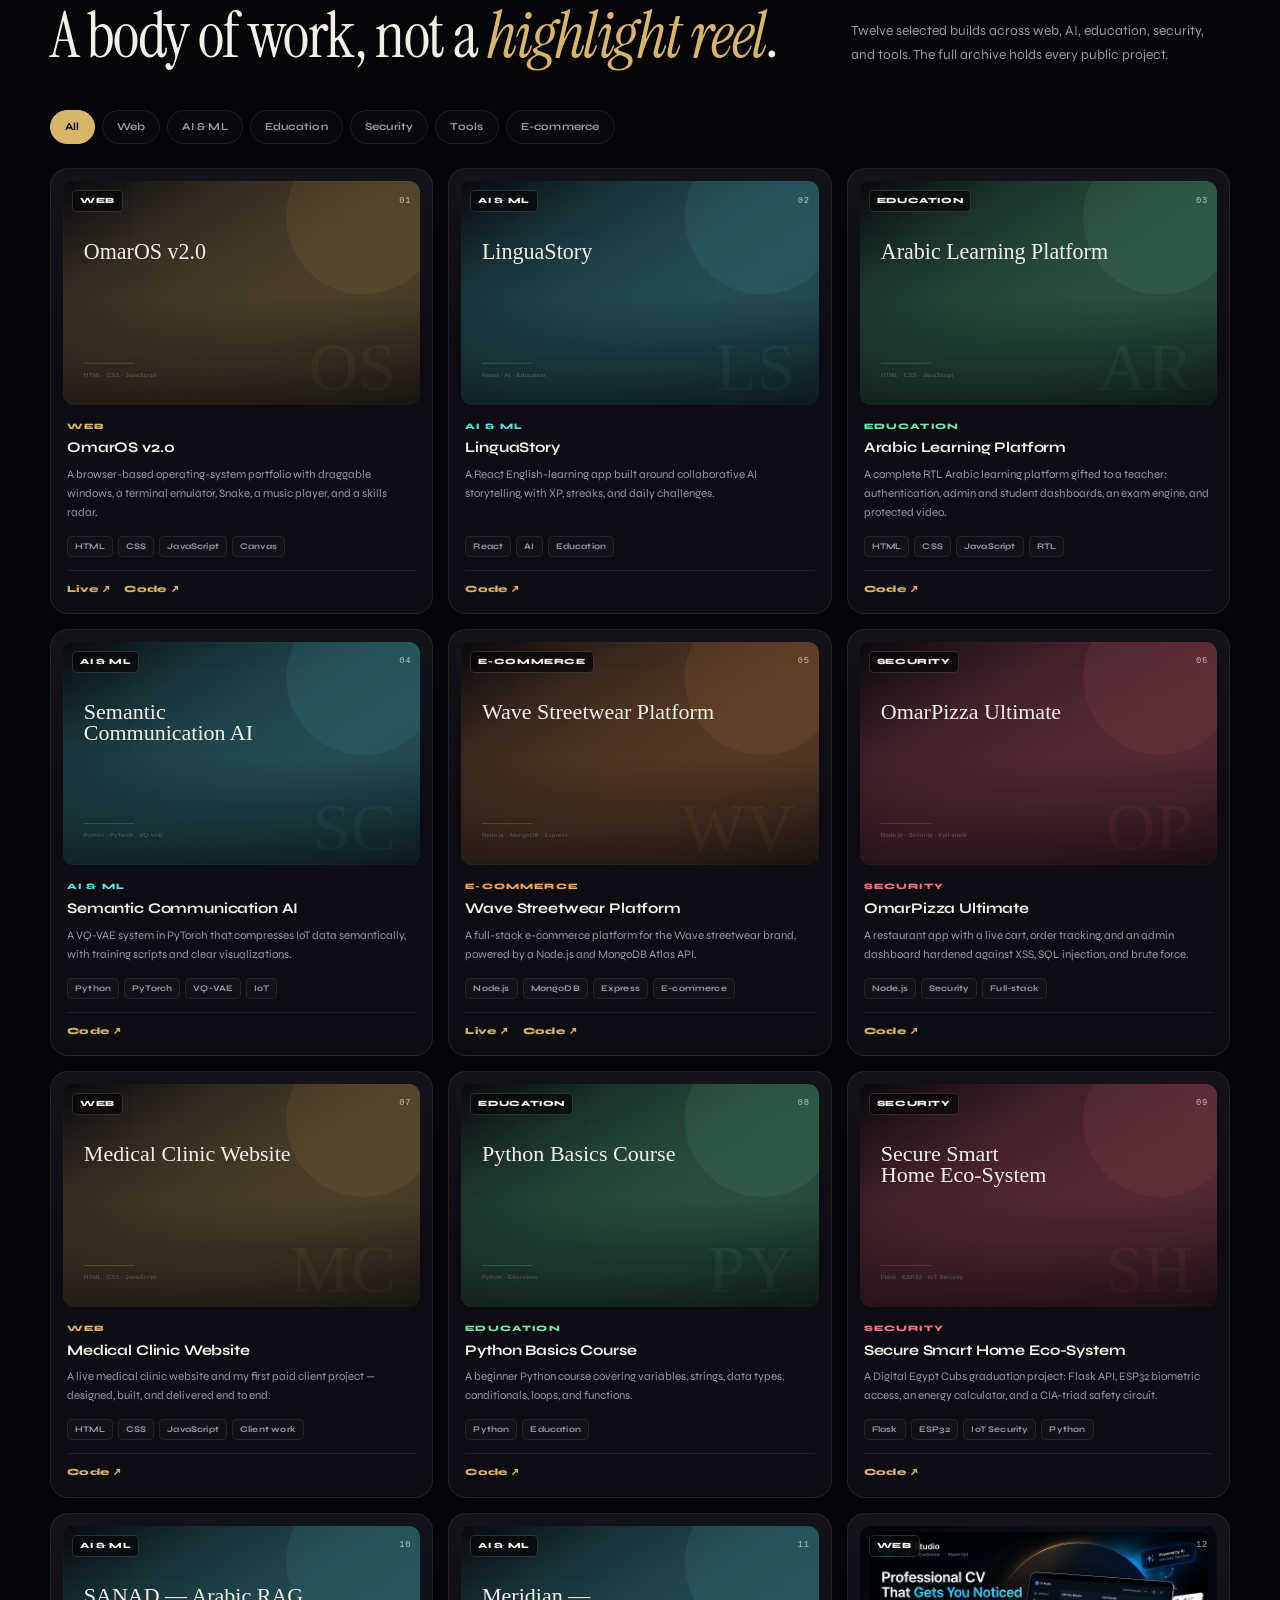
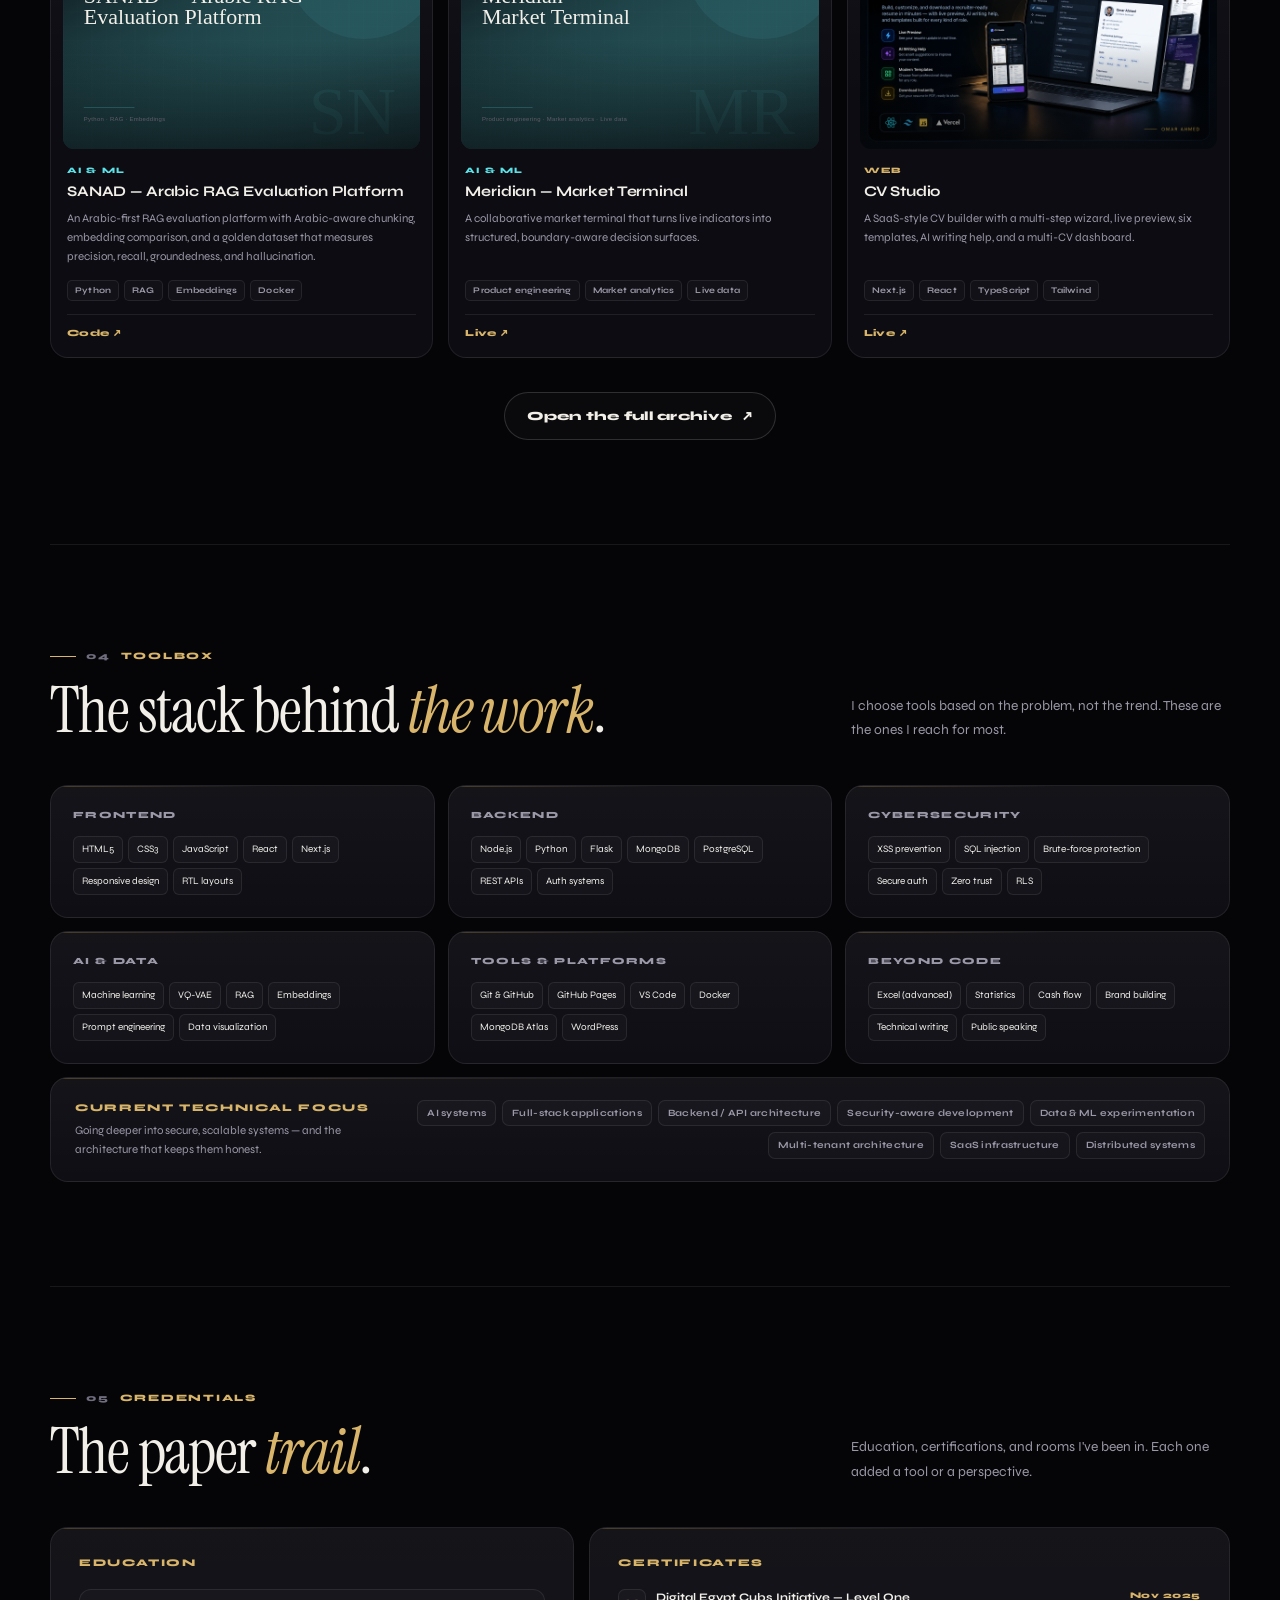
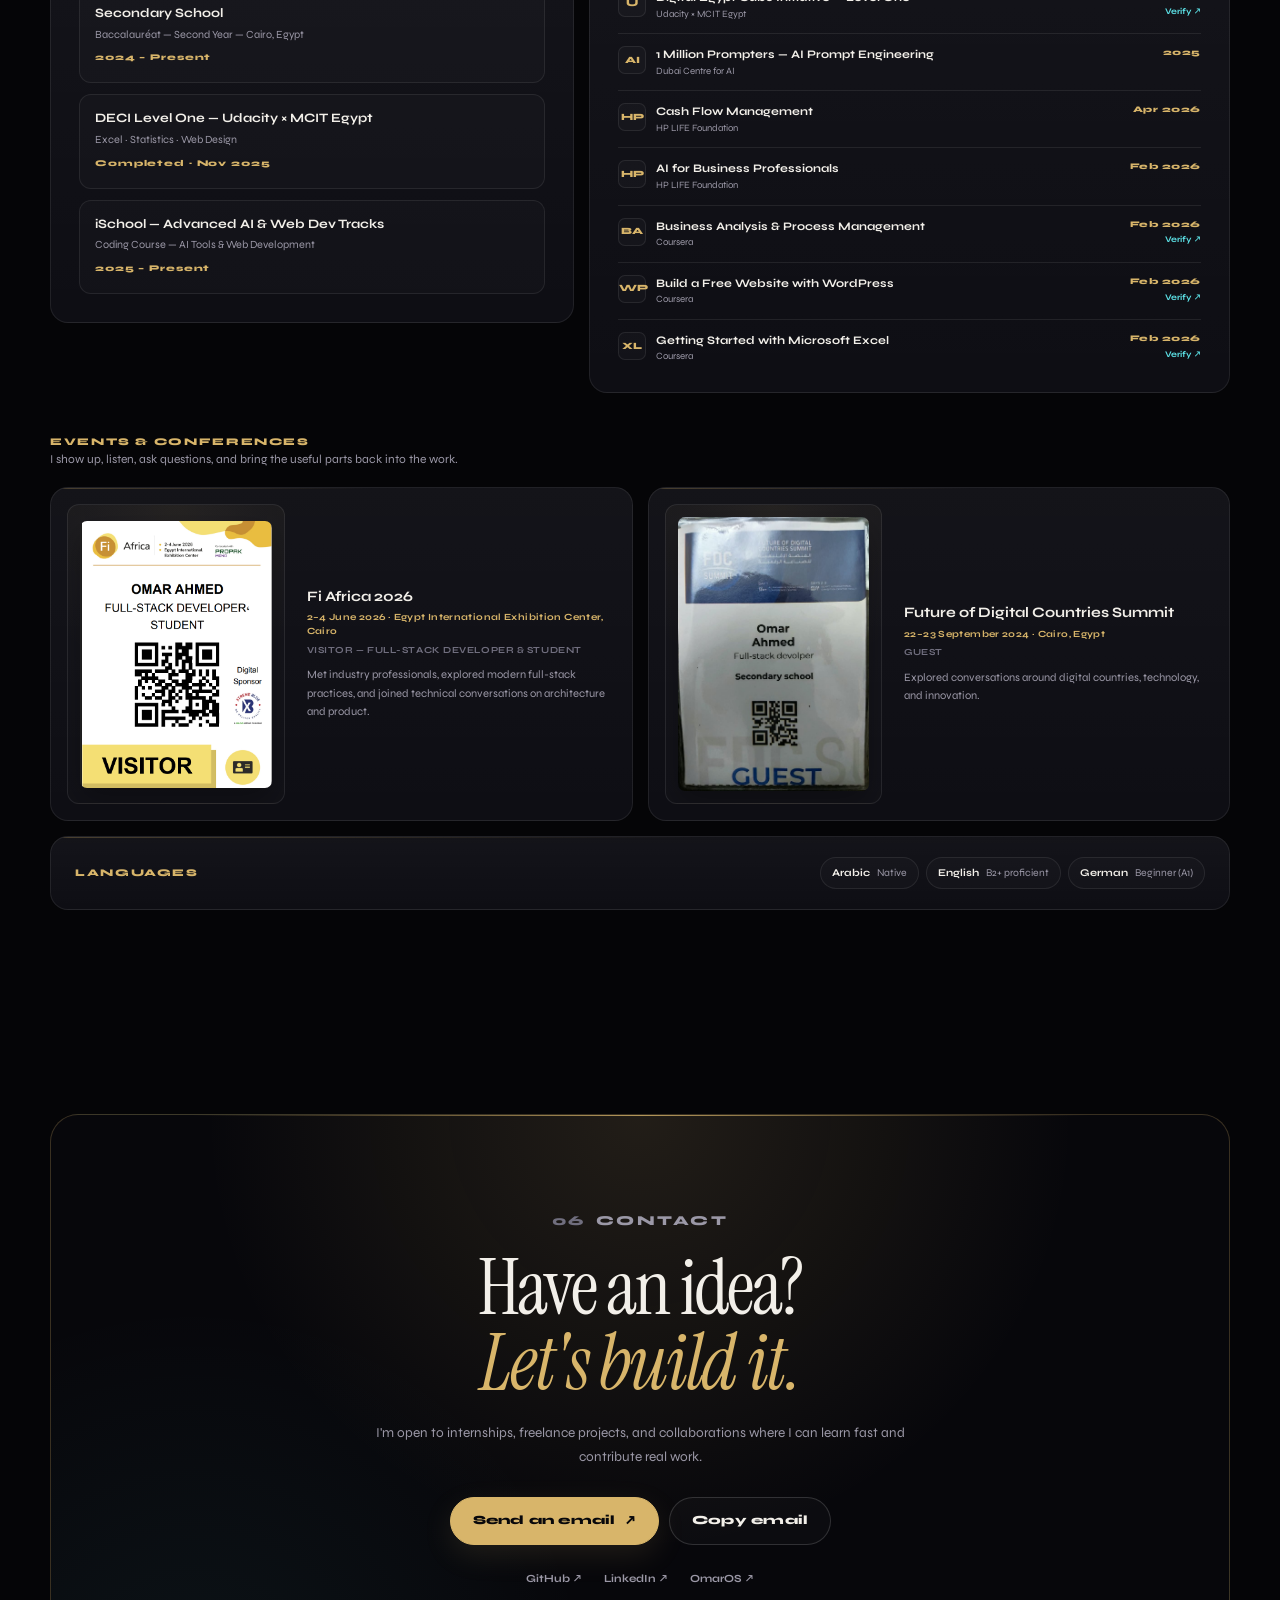
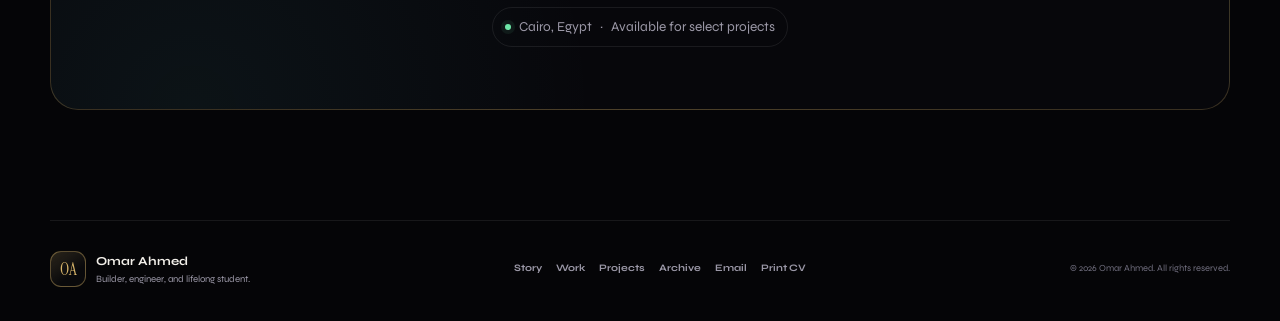
==== commit 73476d8f: "Rebuild portfolio with bilingual design, project archive, and real event covers" ====
--- a/index.html
+++ b/index.html
@@ -1,1361 +1,760 @@
 <!DOCTYPE html>
-<html lang="en">
+<html lang="en" dir="ltr">
 <head>
-<meta charset="UTF-8"/>
-<meta name="viewport" content="width=device-width, initial-scale=1.0"/>
-<title>Omar Ahmed — Portfolio</title>
-<link href="https://fonts.googleapis.com/css2?family=Syne:wght@400;600;700;800&family=Instrument+Serif:ital@0;1&family=Cairo:wght@300;400;600;700;900&display=swap" rel="stylesheet"/>
-<style>
-:root {
-  --bg: #060608;
-  --surface: #0e0e12;
-  --border: #1c1c24;
-  --gold: #d4a843;
-  --gold2: #f0c96a;
-  --text: #eeeaf2;
-  --muted: #7a7890;
-  --accent: #4ade80;
-  --accent2: #22d3ee;
-}
-*, *::before, *::after { box-sizing: border-box; margin: 0; padding: 0; }
-html { scroll-behavior: smooth; }
-body {
-  background: var(--bg);
-  color: var(--text);
-  font-family: 'Syne', sans-serif;
-  min-height: 100vh;
-  overflow-x: hidden;
-  cursor: none;
-}
-.cursor { width:12px;height:12px;background:var(--gold);border-radius:50%;position:fixed;pointer-events:none;z-index:9999;transition:transform 0.15s ease;mix-blend-mode:difference; }
-.cursor-ring { width:36px;height:36px;border:1px solid rgba(212,168,67,0.4);border-radius:50%;position:fixed;pointer-events:none;z-index:9998;transition:all 0.08s linear; }
-.hero-actions { display:flex;gap:12px;flex-wrap:wrap;margin:8px 0 28px; }
-.hero-btn { padding:12px 22px;border-radius:8px;text-decoration:none;font-family:inherit;font-weight:700;font-size:0.78rem;letter-spacing:0.02em;cursor:pointer;transition:0.25s ease;display:inline-block; }
-.hero-btn.primary { background:var(--gold);color:#060608;border:1px solid var(--gold); }
-.hero-btn.secondary { color:var(--gold);border:1px solid var(--gold);background:transparent; }
-.hero-btn:hover { transform:translateY(-3px); }
-.project-filters { display:flex;gap:10px;flex-wrap:wrap;margin:18px 0 28px; }
-.filter-btn { padding:9px 18px;border-radius:100px;border:1px solid var(--border);background:transparent;color:var(--muted);font-family:inherit;font-size:0.75rem;font-weight:600;letter-spacing:0.02em;cursor:pointer;transition:0.25s ease; }
-.filter-btn:hover { border-color:var(--gold);color:var(--gold); }
-.filter-btn.active { background:var(--gold);color:#060608;border-color:var(--gold); }
-@media (hover:none),(pointer:coarse){ body{ cursor:auto; } .cursor,.cursor-ring{ display:none; } }
-body::before { content:'';position:fixed;inset:0;background-image:url("data:image/svg+xml,%3Csvg viewBox='0 0 256 256' xmlns='http://www.w3.org/2000/svg'%3E%3Cfilter id='noise'%3E%3CfeTurbulence type='fractalNoise' baseFrequency='0.9' numOctaves='4' stitchTiles='stitch'/%3E%3C/filter%3E%3Crect width='100%25' height='100%25' filter='url(%23noise)' opacity='0.04'/%3E%3C/svg%3E");pointer-events:none;z-index:0;opacity:0.6; }
-
-/* NAV */
-.top-nav {
-  position: fixed; top: 0; left: 0; right: 0; z-index: 200;
-  display: flex; align-items: center; justify-content: space-between;
-  padding: 16px 40px;
-  background: rgba(6,6,8,0.92);
-  backdrop-filter: blur(20px);
-  border-bottom: 1px solid var(--border);
-}
-.nav-logo { font-family:'Instrument Serif',serif; font-size:1.1rem; color:var(--gold); text-decoration:none; }
-.nav-links { display:flex; gap:8px; align-items:center; }
-.nav-link {
-  padding: 7px 16px; border-radius: 20px; border: 1px solid transparent;
-  font-size: 0.75rem; font-weight: 700; letter-spacing: 1px; text-transform: uppercase;
-  text-decoration: none; color: var(--muted); cursor: pointer; background: transparent;
-  font-family: 'Syne', sans-serif;
-  transition: all 0.2s;
-}
-.nav-link:hover, .nav-link.active { border-color: var(--gold); color: var(--gold); }
-.nav-link.active { background: rgba(212,168,67,0.08); }
-.lang-bar { display:flex;gap:4px;background:rgba(14,14,18,0.9);border:1px solid var(--border);border-radius:30px;padding:4px;backdrop-filter:blur(12px); }
-.lang-btn { padding:5px 14px;border-radius:24px;border:none;background:transparent;color:var(--muted);font-family:'Syne',sans-serif;font-size:0.72rem;font-weight:700;cursor:pointer;letter-spacing:1px;transition:all 0.2s; }
-.lang-btn.active { background:var(--gold);color:#060608; }
-
-/* PAGES */
-.page { display:none; min-height:100vh; padding-top:70px; }
-.page.active { display:block; }
-
-/* ===== PAGE 1: CV ===== */
-.hero {
-  min-height: calc(100vh - 70px);
-  display: flex; flex-direction: column; justify-content: center;
-  padding: 60px 60px 60px;
-  position: relative; z-index: 1;
-}
-.hero-grid { display:grid;grid-template-columns:1fr 1fr;gap:60px;align-items:center;max-width:1100px;margin:0 auto;width:100%; }
-.hero-eyebrow { font-size:0.7rem;letter-spacing:3px;color:var(--gold);text-transform:uppercase;margin-bottom:20px;opacity:0;animation:fadeUp 0.8s 0.1s forwards; }
-.hero-name { font-family:'Instrument Serif',serif;font-size:clamp(3rem,6vw,5.5rem);font-weight:400;line-height:1.05;margin-bottom:12px;opacity:0;animation:fadeUp 0.8s 0.2s forwards; }
-.hero-name em { font-style:italic;color:var(--gold); }
-.hero-title { font-size:clamp(0.85rem,1.5vw,1rem);color:var(--muted);font-weight:400;letter-spacing:0.5px;margin-bottom:32px;line-height:1.6;opacity:1;animation:fadeUp 0.8s 0.35s forwards; }
-.hero-badges { display:flex;flex-wrap:wrap;gap:8px;margin-bottom:36px;opacity:0;animation:fadeUp 0.8s 0.45s forwards; }
-.badge { padding:6px 14px;border-radius:20px;font-size:0.72rem;font-weight:700;letter-spacing:0.8px;border:1px solid; }
-.badge-web { border-color:var(--gold);color:var(--gold);background:rgba(212,168,67,0.07); }
-.badge-sec { border-color:var(--accent);color:var(--accent);background:rgba(74,222,128,0.07); }
-.badge-ai  { border-color:var(--accent2);color:var(--accent2);background:rgba(34,211,238,0.07); }
-.hero-contacts { display:flex;flex-direction:column;gap:10px;opacity:0;animation:fadeUp 0.8s 0.55s forwards; }
-.contact-row { display:flex;align-items:center;gap:10px;font-size:0.8rem;color:var(--muted);text-decoration:none;transition:color 0.2s; }
-.contact-row:hover { color:var(--gold); }
-.contact-icon { width:28px;height:28px;border:1px solid var(--border);border-radius:8px;display:flex;align-items:center;justify-content:center;font-size:0.8rem;flex-shrink:0; }
-.hero-right { opacity:0;animation:fadeIn 1s 0.6s forwards; }
-.stats-grid { display:grid;grid-template-columns:1fr 1fr;gap:14px; }
-.stat-card { background:var(--surface);border:1px solid var(--border);border-radius:16px;padding:24px;position:relative;overflow:hidden;transition:border-color 0.3s,transform 0.3s; }
-.stat-card:hover { border-color:var(--gold);transform:translateY(-4px); }
-.stat-card::before { content:'';position:absolute;top:0;left:0;right:0;height:2px;background:linear-gradient(90deg,var(--gold),transparent);opacity:0;transition:opacity 0.3s; }
-.stat-card:hover::before { opacity:1; }
-.stat-num { font-family:'Instrument Serif',serif;font-size:2.8rem;color:var(--gold);line-height:1;margin-bottom:6px; }
-.stat-label { font-size:0.72rem;color:var(--muted);letter-spacing:0.5px; }
-.stat-card.wide { grid-column:span 2; }
-.availability { display:flex;align-items:center;gap:10px;margin-top:8px; }
-.dot-green { width:8px;height:8px;background:var(--accent);border-radius:50%;animation:pulse 2s infinite; }
-@keyframes pulse { 0%,100%{box-shadow:0 0 0 0 rgba(74,222,128,0.4)}50%{box-shadow:0 0 0 8px rgba(74,222,128,0)} }
-.avail-text { font-size:0.82rem;color:var(--accent);font-weight:600; }
-
-.section-divider { height:1px;background:linear-gradient(90deg,transparent,var(--border) 20%,var(--border) 80%,transparent);margin:0 60px;width:calc(100% - 120px); }
-.section { max-width:1100px;margin:0 auto;padding:70px 60px;position:relative;z-index:1; }
-.section-label { font-size:0.65rem;letter-spacing:3px;color:var(--gold);text-transform:uppercase;margin-bottom:40px;display:flex;align-items:center;gap:14px; }
-.section-label::after { content:'';flex:1;height:1px;background:var(--border); }
-
-.skills-grid { display:grid;grid-template-columns:repeat(3,1fr);gap:16px; }
-.skill-group { background:var(--surface);border:1px solid var(--border);border-radius:14px;padding:22px;transition:border-color 0.3s; }
-.skill-group:hover { border-color:rgba(212,168,67,0.3); }
-.skill-group-title { font-size:0.65rem;letter-spacing:2px;text-transform:uppercase;color:var(--muted);margin-bottom:14px; }
-.skill-tags { display:flex;flex-wrap:wrap;gap:7px; }
-.skill-tag { padding:5px 11px;background:rgba(255,255,255,0.04);border:1px solid var(--border);border-radius:8px;font-size:0.75rem;color:var(--text);transition:all 0.2s; }
-.skill-tag:hover { border-color:var(--gold);color:var(--gold);background:rgba(212,168,67,0.06); }
-.bar-skills { opacity:0.72; display:flex;flex-direction:column;gap:14px;margin-top:20px; }
-.bar-header { display:flex;justify-content:space-between;margin-bottom:6px;font-size:0.8rem; }
-.bar-pct { color:var(--gold);font-size:0.75rem; }
-.bar-track { height:4px;background:var(--border);border-radius:2px;overflow:hidden; }
-.bar-fill { height:100%;background:linear-gradient(90deg,var(--gold),var(--gold2));border-radius:2px;width:0;transition:width 1.2s cubic-bezier(0.4,0,0.2,1); }
-
-/* Featured projects (CV page) */
-.projects-grid { display:grid;grid-template-columns:1fr 1fr;gap:18px; }
-
-/* Neural OS background */
-body::before { z-index: -3; opacity: 0.22; }
-#neural-bg {
-  position: fixed;
-  inset: 0;
-  width: 100%;
-  height: 100%;
-  z-index: 0;
-  pointer-events: none;
-  opacity: 0.62;
-}
-body::after {
-  content: '';
-  position: fixed;
-  inset: 0;
-  z-index: -1;
-  pointer-events: none;
-  background:
-    radial-gradient(circle at 50% 15%, rgba(212,168,67,0.08), transparent 34%),
-    linear-gradient(120deg, rgba(34,211,238,0.025), transparent 45%, rgba(212,168,67,0.025));
-}
-.top-nav, .page, .section, .hero, .cv-footer { position: relative; z-index: 1; }
-.project-card.featured { grid-column: span 2; }
-.project-card.featured .project-poster { aspect-ratio: 21 / 9; }
-@media (max-width: 700px) {
-  #neural-bg { opacity: 0.30; }
-  .project-card.featured { grid-column: span 1; }
-  .project-card.featured .project-poster { aspect-ratio: 16 / 9; }
-}
-@media (prefers-reduced-motion: reduce) {
-  #neural-bg { display: none; }
-}
-
-.project-card {
-  background:var(--surface);border:1px solid var(--border);border-radius:16px;padding:28px;
-  position:relative;overflow:hidden;transition:all 0.3s;
-  cursor:pointer; text-decoration:none; display:block; color:inherit;
-}
-.project-card:hover { border-color:var(--gold);transform:translateY(-4px);box-shadow:0 20px 60px rgba(0,0,0,0.5); }
-.project-card::after { content:'';position:absolute;bottom:0;left:0;right:0;height:60px;background:linear-gradient(to top,rgba(212,168,67,0.04),transparent);opacity:0;transition:opacity 0.3s; }
-.project-card:hover::after { opacity:1; }
-.project-num { font-family:'Instrument Serif',serif;font-size:3rem;color:var(--border);position:absolute;top:16px;right:20px;line-height:1;transition:color 0.3s; }
-.project-card:hover .project-num { color:rgba(212,168,67,0.15); }
-.project-name { font-size:1rem;font-weight:700;margin-bottom:8px;line-height:1.3; }
-.project-desc { font-size:0.8rem;color:var(--muted);line-height:1.6;margin-bottom:16px; }
-.project-stack { display:flex;flex-wrap:wrap;gap:6px; }
-.stack-chip { padding:3px 10px;background:rgba(255,255,255,0.04);border-radius:6px;font-size:0.68rem;color:var(--muted);font-weight:600;letter-spacing:0.5px; }
-
-.demo-link { display:inline-flex; margin-top:8px; color:var(--accent2); text-decoration:none; font-size:.7rem; font-weight:700; letter-spacing:.4px; }
-.demo-link:hover { color:var(--gold); }
-body.ar { direction:rtl; }
-body.ar .section-label::after { order:-1; }
-body.ar .journey-copy { border-left:0; border-right:1px solid var(--border); padding-left:0; padding-right:16px; }
-.project-gh-link {
-  display:inline-flex;align-items:center;gap:5px;font-size:0.72rem;color:var(--gold);
-  margin-top:14px;font-weight:700;letter-spacing:0.5px;transition:gap 0.2s;
-}
-.project-card:hover .project-gh-link { gap:10px; }
-
-.poster-wrap { perspective:900px; margin-bottom:16px; }
-.poster-link { display:block; }
-.project-poster { position:relative;border-radius:12px;overflow:hidden;aspect-ratio:16/9;background:#0b0d12;cursor:zoom-in; }
-.project-poster img { width:100%;height:100%;object-fit:cover;object-position:center top;display:block;transform:scale(1) rotateX(0) rotateY(0);transition:transform 0.15s ease-out;will-change:transform; }
-.project-poster::before { content:'';position:absolute;inset:0;border-radius:12px;padding:1px;background:linear-gradient(135deg,var(--gold),transparent 45%,var(--gold2));-webkit-mask:linear-gradient(#fff 0 0) content-box,linear-gradient(#fff 0 0);-webkit-mask-composite:xor;mask-composite:exclude;opacity:0;transition:opacity 0.4s;pointer-events:none; }
-.project-poster:hover::before { opacity:1; }
-.poster-glow { position:absolute;inset:0;background:radial-gradient(220px circle at var(--mx,50%) var(--my,50%),rgba(212,168,67,0.35),transparent 60%);opacity:0;transition:opacity 0.3s;pointer-events:none;mix-blend-mode:overlay; }
-.project-poster:hover .poster-glow { opacity:1; }
-.poster-expand { position:absolute;bottom:8px;right:8px;width:26px;height:26px;border-radius:7px;background:rgba(0,0,0,0.55);backdrop-filter:blur(4px);display:flex;align-items:center;justify-content:center;opacity:0;transition:opacity 0.3s;pointer-events:none; }
-.project-poster:hover .poster-expand { opacity:1; }
-.poster-expand svg { width:13px;height:13px;stroke:#fff; }
-
-.poster-modal { position:fixed;inset:0;background:rgba(6,7,10,0.92);backdrop-filter:blur(6px);display:none;align-items:center;justify-content:center;z-index:999;padding:40px 20px; }
-.poster-modal.open { display:flex; }
-.poster-modal-frame { position:relative;max-width:520px;width:100%;aspect-ratio:4/5;background:#0b0d12;border-radius:16px;overflow:hidden;border:1px solid var(--border);box-shadow:0 30px 90px rgba(0,0,0,0.6); }
-.poster-modal-frame img { width:100%;height:100%;object-fit:contain;display:block; }
-.poster-modal-close { position:absolute;top:-42px;right:0;width:34px;height:34px;border-radius:50%;background:var(--surface);border:1px solid var(--border);color:var(--text);font-size:1.2rem;line-height:1;display:flex;align-items:center;justify-content:center;cursor:pointer; }
-.poster-modal-close:hover { border-color:var(--gold);color:var(--gold); }
-
-.certs-grid { display:grid;grid-template-columns:repeat(3,1fr);gap:14px; }
-.cert-card { background:var(--surface);border:1px solid var(--border);border-radius:12px;padding:20px;transition:all 0.3s;display:flex;align-items:flex-start;gap:12px; }
-.cert-card:hover { border-color:var(--gold);transform:translateY(-3px); }
-.cert-emoji { font-size:1.3rem;flex-shrink:0;margin-top:2px; }
-.cert-issuer { font-size:0.62rem;color:var(--gold);letter-spacing:1.5px;text-transform:uppercase;margin-bottom:6px; }
-.cert-name { font-size:0.82rem;font-weight:600;line-height:1.4;margin-bottom:4px; }
-.cert-date { font-size:0.68rem;color:var(--muted); }
-.cert-verify { display:inline-flex;align-items:center;gap:4px;font-size:0.65rem;color:var(--accent2);text-decoration:none;margin-top:6px;font-weight:600;transition:gap 0.2s; }
-.cert-verify:hover { gap:8px; }
-
-.events-grid { display:grid;gap:16px;grid-template-columns:2fr 1fr; }
-.event-proof { display:flex;flex-direction:column;align-items:center;justify-content:center;text-align:center;gap:10px; }
-.event-proof-label { font-size:0.62rem;color:var(--gold);letter-spacing:1.5px;text-transform:uppercase; }
-.event-qr { width:100%;max-width:150px;border-radius:10px;border:1px solid var(--border);display:block; }
-.event-proof-caption { font-size:0.68rem;color:var(--muted);line-height:1.4; }
-.event-card { background:var(--surface);border:1px solid var(--border);border-radius:16px;padding:26px;transition:all 0.3s; }
-.event-card:hover { border-color:var(--gold); }
-.event-header { display:flex;gap:14px;align-items:flex-start;margin-bottom:14px; }
-.event-emoji { font-size:1.6rem;flex-shrink:0; }
-.event-name { font-size:1rem;font-weight:700;margin-bottom:4px; }
-.event-meta { font-size:0.72rem;color:var(--gold);letter-spacing:0.3px; }
-.event-role { font-size:0.74rem;color:var(--muted);margin-bottom:10px;font-weight:600; }
-.event-desc { font-size:0.82rem;line-height:1.6;color:var(--text);margin-bottom:14px; }
-.event-points { list-style:none;display:grid;gap:10px;padding:0;margin:0; }
-.event-points li { font-size:0.78rem;line-height:1.6;color:var(--muted);padding-left:16px;position:relative; }
-.event-points li::before { content:'';position:absolute;left:0;top:8px;width:6px;height:6px;border-radius:50%;background:var(--gold); }
-.event-points li strong { color:var(--text); }
-.event-memory-card { margin-top:16px;display:grid;grid-template-columns:minmax(190px,260px) 1fr;gap:24px;align-items:center;background:linear-gradient(135deg,rgba(212,168,67,0.09),rgba(14,14,18,0.96) 42%);border:1px solid var(--border);border-radius:16px;padding:18px;overflow:hidden;transition:all 0.3s; }
-.event-memory-card:hover { border-color:var(--gold);transform:translateY(-3px);box-shadow:0 18px 55px rgba(0,0,0,0.35); }
-.event-memory-media { position:relative;border-radius:12px;overflow:hidden;background:#0b0d12;aspect-ratio:4/5;cursor:zoom-in; }
-.event-memory-media::after { content:'↗';position:absolute;right:10px;bottom:10px;width:30px;height:30px;border-radius:8px;background:rgba(0,0,0,0.62);backdrop-filter:blur(5px);display:flex;align-items:center;justify-content:center;color:#fff;font-size:1rem;opacity:0;transition:opacity 0.25s; }
-.event-memory-media:hover::after { opacity:1; }
-.event-memory-media img { width:100%;height:100%;object-fit:cover;object-position:center;display:block;transition:transform 0.35s ease; }
-.event-memory-media:hover img { transform:scale(1.04); }
-.event-memory-kicker { font-size:0.62rem;color:var(--gold);letter-spacing:2px;text-transform:uppercase;margin-bottom:10px; }
-.event-memory-title { font-size:1.15rem;font-weight:800;line-height:1.3;margin-bottom:7px; }
-.event-memory-meta { color:var(--gold2);font-size:0.74rem;line-height:1.5;margin-bottom:13px; }
-.event-memory-role { display:inline-flex;padding:5px 10px;border:1px solid rgba(74,222,128,0.35);border-radius:999px;color:var(--accent);font-size:0.68rem;font-weight:700;margin-bottom:13px; }
-.event-memory-desc { color:var(--muted);font-size:0.8rem;line-height:1.7; }
-@media(max-width:768px){ .event-memory-card{grid-template-columns:1fr;gap:18px;} .event-memory-media{max-width:260px;margin:0 auto;width:100%;} }
-
-.edu-card { background:var(--surface);border:1px solid var(--border);border-radius:16px;padding:30px;display:flex;gap:24px;align-items:flex-start;transition:border-color 0.3s; }
-.edu-card:hover { border-color:rgba(212,168,67,0.3); }
-.edu-icon { font-size:2rem;flex-shrink:0; }
-.edu-school { font-size:1rem;font-weight:700;margin-bottom:4px; }
-.edu-degree { font-size:0.82rem;color:var(--muted);margin-bottom:10px; }
-.edu-year { font-size:0.7rem;color:var(--gold);letter-spacing:1px;font-weight:600; }
-
-.lang-grid { display:grid;grid-template-columns:repeat(4,1fr);gap:14px; }
-.lang-card { background:var(--surface);border:1px solid var(--border);border-radius:12px;padding:20px;text-align:center;transition:all 0.3s; }
-.lang-card:hover { border-color:var(--gold);transform:translateY(-3px); }
-.lang-name { font-size:0.9rem;font-weight:700;margin-bottom:6px; }
-.lang-level { font-size:0.68rem;color:var(--gold);letter-spacing:1px;text-transform:uppercase; }
-
-.cv-footer { border-top:1px solid var(--border);padding:40px 60px;max-width:1100px;margin:0 auto;display:flex;justify-content:space-between;align-items:center;position:relative;z-index:1; }
-.footer-name { font-family:'Instrument Serif',serif;font-size:1.2rem; }
-.footer-note { font-size:0.72rem;color:var(--muted); }
-
-/* ===== PAGE 2: ALL PROJECTS ===== */
-.all-projects-page { padding: 100px 60px 60px; max-width: 1100px; margin: 0 auto; }
-.all-projects-header { margin-bottom: 60px; }
-.all-projects-header h1 { font-family:'Instrument Serif',serif; font-size:clamp(2.5rem,5vw,4.5rem); margin-bottom:12px; }
-.all-projects-header h1 em { font-style:italic; color:var(--gold); }
-.all-projects-header p { color:var(--muted); font-size:0.9rem; line-height:1.7; max-width:500px; }
-.repos-grid { display:grid; grid-template-columns:repeat(3,1fr); gap:16px; }
-.repo-card {
-  background:var(--surface); border:1px solid var(--border); border-radius:14px;
-  padding:22px; text-decoration:none; color:inherit;
-  display:flex; flex-direction:column; gap:10px;
-  transition:all 0.3s; position:relative; overflow:hidden;
-}
-.repo-card:hover { border-color:var(--gold); transform:translateY(-4px); box-shadow:0 16px 50px rgba(0,0,0,0.4); }
-.repo-card::before { content:'';position:absolute;top:0;left:0;right:0;height:2px;background:linear-gradient(90deg,var(--gold),transparent);opacity:0;transition:opacity 0.3s; }
-.repo-card:hover::before { opacity:1; }
-.repo-icon { font-size:1.4rem; }
-.repo-name { font-size:0.88rem; font-weight:700; color:var(--text); line-height:1.3; }
-.repo-desc { font-size:0.75rem; color:var(--muted); line-height:1.55; flex:1; }
-.repo-tag {
-  display:inline-flex; align-items:center; gap:4px;
-  font-size:0.65rem; font-weight:700; letter-spacing:0.8px;
-  padding:3px 9px; border-radius:6px; width:fit-content;
-  text-transform:uppercase;
-}
-.tag-web { background:rgba(212,168,67,0.1); color:var(--gold); border:1px solid rgba(212,168,67,0.2); }
-.tag-ai  { background:rgba(34,211,238,0.08); color:var(--accent2); border:1px solid rgba(34,211,238,0.2); }
-.tag-py  { background:rgba(74,222,128,0.08); color:var(--accent); border:1px solid rgba(74,222,128,0.2); }
-.tag-ecom{ background:rgba(167,139,250,0.08); color:#a78bfa; border:1px solid rgba(167,139,250,0.2); }
-.tag-data{ background:rgba(251,146,60,0.08); color:#fb923c; border:1px solid rgba(251,146,60,0.2); }
-.tag-iot { background:rgba(244,63,94,0.08); color:#fb7185; border:1px solid rgba(244,63,94,0.2); }
-.repo-arrow { font-size:0.72rem; color:var(--muted); transition:color 0.2s,transform 0.2s; margin-top:4px; }
-.repo-card:hover .repo-arrow { color:var(--gold); transform:translateX(4px); }
-
-/* ANIMATIONS */
-@keyframes fadeUp { from{opacity:0;transform:translateY(24px)}to{opacity:1;transform:translateY(0)} }
-@keyframes fadeIn { from{opacity:0}to{opacity:1} }
-.reveal { opacity:0;transform:translateY(30px);transition:opacity 0.7s ease,transform 0.7s ease; }
-.reveal.visible { opacity:1;transform:none; }
-
-/* Arabic */
-body.ar { font-family:'Cairo',sans-serif;direction:rtl; }
-body.ar .section-label::after { order:-1; }
-body.ar .contact-row { flex-direction:row-reverse; }
-body.ar .project-num { left:20px;right:auto; }
-body.ar .bar-header { flex-direction:row-reverse; }
-body.ar .cv-footer { flex-direction:row-reverse; }
-body.ar .top-nav { flex-direction:row-reverse; }
-
-/* Responsive */
-@media(max-width:768px){
-  .hero{padding:60px 24px 40px;}
-  .hero-grid{grid-template-columns:1fr;gap:40px;}
-  .section{padding:50px 24px;}
-  .skills-grid{grid-template-columns:1fr 1fr;}
-  .projects-grid{grid-template-columns:1fr;}
-  .certs-grid{grid-template-columns:1fr 1fr;}
-  .events-grid{grid-template-columns:1fr;}
-  .event-header{flex-direction:column;gap:6px;}
-  .lang-grid{grid-template-columns:1fr 1fr;}
-  .cv-footer{padding:30px 24px;flex-direction:column;gap:12px;text-align:center;}
-  .section-divider{margin:0 24px;width:calc(100% - 48px);}
-  .stats-grid{grid-template-columns:1fr 1fr;}
-  .repos-grid{grid-template-columns:1fr 1fr;}
-  .all-projects-page{padding:90px 24px 40px;}
-  .top-nav{padding:14px 20px;}
-  .nav-links{gap:4px;}
-  .nav-link{padding:6px 10px;font-size:0.65rem;}
-}
-@media(max-width:480px){
-  .repos-grid{grid-template-columns:1fr;}
-}
-</style>
+  <meta charset="UTF-8" />
+  <meta name="viewport" content="width=device-width, initial-scale=1.0" />
+  <title>Omar Ahmed — Builder, Engineer, Systems Thinker</title>
+  <meta name="description" content="Omar Ahmed is a full-stack developer and AI systems builder from Cairo. Explore selected work in secure SaaS, Arabic RAG, web products, and IoT security." />
+  <meta name="author" content="Omar Ahmed" />
+  <meta name="theme-color" content="#050507" />
+  <meta property="og:type" content="website" />
+  <meta property="og:title" content="Omar Ahmed — Builder, Engineer, Systems Thinker" />
+  <meta property="og:description" content="Selected work in secure SaaS, Arabic RAG, web products, and IoT security — built in Cairo." />
+  <meta name="twitter:card" content="summary" />
+  <meta name="twitter:title" content="Omar Ahmed — Builder, Engineer, Systems Thinker" />
+  <meta name="twitter:description" content="Selected work in secure SaaS, Arabic RAG, web products, and IoT security — built in Cairo." />
+  <link rel="icon" href="data:image/svg+xml,%3Csvg xmlns='http://www.w3.org/2000/svg' viewBox='0 0 64 64'%3E%3Crect width='64' height='64' rx='14' fill='%23050507'/%3E%3Ctext x='32' y='43' font-family='Georgia,serif' font-size='30' fill='%23d8b56a' text-anchor='middle'%3EOA%3C/text%3E%3C/svg%3E" />
+  <link rel="preconnect" href="https://fonts.googleapis.com" />
+  <link rel="preconnect" href="https://fonts.gstatic.com" crossorigin />
+  <link href="https://fonts.googleapis.com/css2?family=Cairo:wght@300;400;600;700;800;900&family=Instrument+Serif:ital@0;1&family=Syne:wght@400;500;600;700;800&display=swap" rel="stylesheet" />
+  <link rel="stylesheet" href="styles.css" />
+  <script type="application/ld+json">
+    {
+      "@context": "https://schema.org",
+      "@type": "Person",
+      "name": "Omar Ahmed",
+      "jobTitle": "Full-Stack Developer & AI Systems Builder",
+      "description": "Full-stack developer and AI systems builder from Cairo, Egypt.",
+      "email": "mailto:omarahameds2010@gmail.com",
+      "address": {
+        "@type": "PostalAddress",
+        "addressLocality": "Cairo",
+        "addressCountry": "EG"
+      },
+      "url": "https://omarahameds2010-lab.github.io/omar-os/",
+      "sameAs": [
+        "https://github.com/omarahameds2010-lab",
+        "https://linkedin.com/in/omar-ahmed-7b97613b1",
+        "https://omarahameds2010-lab.github.io/omar-os/"
+      ]
+    }
+  </script>
 </head>
 <body>
-<canvas id="neural-bg" aria-hidden="true"></canvas>
-
-<div class="cursor" id="cursor"></div>
-<div class="cursor-ring" id="ring"></div>
-
-<!-- TOP NAV -->
-<nav class="top-nav">
-  <a class="nav-logo" href="#">Omar Ahmed</a>
-  <div class="nav-links">
-    <button class="nav-link active" onclick="showPage('cv')" id="nav-cv">CV</button>
-    <button class="nav-link" onclick="showPage('projects')" id="nav-projects">All Projects</button>
-    <div class="lang-bar">
-      <button class="lang-btn active" onclick="setLang('en')" id="btn-en">EN</button>
-      <button class="lang-btn" onclick="setLang('ar')" id="btn-ar">ع</button>
-    </div>
-  </div>
-</nav>
-
-<!-- ===== PAGE 1: CV ===== -->
-<div class="page active" id="page-cv">
-
-<section class="hero">
-  <div class="hero-grid">
-    <div class="hero-left">
-      <div class="hero-eyebrow" id="eyebrow">Cairo, Egypt · Open to Opportunities</div>
-      <h1 class="hero-name">Omar<br/><em>Ahmed</em></h1>
-      <p class="hero-title" id="hero-title">
-      BUILD · LEAD · SPEAK · DOCUMENT · IMPACT<br/>
-      I turn ambitious ideas into technology and experiences that push boundaries and create real impact.
-      </p>
-      <div class="hero-badges">
-        <span class="badge badge-ai">AI Systems</span>
-        <span class="badge badge-web">Products</span>
-        <span class="badge badge-sec">Leadership</span>
-        <span class="badge badge-web">Web</span>
-        <span class="badge badge-sec">Security</span>
-      </div>
-      <div class="hero-actions">
-        <button class="hero-btn primary" onclick="showPage('projects')">View Featured Projects →</button>
-        <a class="hero-btn secondary" href="https://omar-studio-one.vercel.app/">Contact Me</a>
-      </div>
-      <div class="hero-contacts">
-        <a class="contact-row" href="mailto:omarahameds2010@gmail.com">
-          <span class="contact-icon">✉</span>omarahameds2010@gmail.com
+  <canvas id="neural-bg" aria-hidden="true"></canvas>
+  <div class="cursor-dot" id="cursorDot" aria-hidden="true"></div>
+  <div class="cursor-ring" id="cursorRing" aria-hidden="true"></div>
+  <div class="scroll-progress" id="scrollProgress" aria-hidden="true"></div>
+  <a class="skip-link" href="#main">Skip to content</a>
+
+  <!-- ================= HEADER ================= -->
+  <header class="site-header" id="siteHeader">
+    <div class="nav-inner">
+      <a class="logo" href="#home" data-nav-link="home" aria-label="Omar Ahmed — home">
+        <span class="logo-mark" aria-hidden="true">OA</span>
+        <span class="logo-text">
+          Omar Ahmed
+          <small data-i18n="logo.role">Builder · Engineer</small>
+        </span>
+      </a>
+
+      <nav class="nav-links" aria-label="Primary">
+        <a class="nav-link" href="#story" data-nav-link="story" data-i18n="nav.story">Story</a>
+        <a class="nav-link" href="#work" data-nav-link="work" data-i18n="nav.work">Work</a>
+        <a class="nav-link" href="#projects" data-nav-link="projects" data-i18n="nav.projects">Projects</a>
+        <a class="nav-link" href="#skills" data-nav-link="skills" data-i18n="nav.skills">Skills</a>
+        <a class="nav-link" href="#credentials" data-nav-link="credentials" data-i18n="nav.credentials">Credentials</a>
+        <a class="nav-link" href="#contact" data-nav-link="contact" data-i18n="nav.contact">Contact</a>
+        <a class="nav-link" href="#archive" data-nav-link="archive" data-i18n="nav.archive">Archive</a>
+      </nav>
+
+      <div class="nav-actions">
+        <div class="lang-toggle" role="group" aria-label="Language">
+          <button class="lang-btn" type="button" data-lang="en" aria-pressed="true">EN</button>
+          <button class="lang-btn" type="button" data-lang="ar" aria-pressed="false">ع</button>
+        </div>
+        <a class="btn btn-small btn-primary nav-cta" href="#contact" data-nav-link="contact">
+          <span data-i18n="nav.cta">Let's talk</span>
+          <span class="arrow arrow-up" aria-hidden="true">↗</span>
         </a>
-        <a class="contact-row" href="https://github.com/omarahameds2010-lab" target="_blank">
-          <span class="contact-icon">⌥</span>github.com/omarahameds2010-lab
-        </a>
-        <a class="contact-row" href="https://linkedin.com/in/omar-ahmed-7b97613b1" target="_blank">
-          <span class="contact-icon">in</span>linkedin.com/in/omar-ahmed-7b97613b1
-        </a>
-        <a class="contact-row" href="https://omarahameds2010-lab.github.io/omar-os/" target="_blank">
-          <span class="contact-icon">◈</span>Portfolio — OmarOS v2.0
-        </a>
+        <button class="menu-btn" type="button" id="menuBtn" aria-expanded="false" aria-controls="mobileMenu" aria-label="Open menu">
+          <span></span>
+          <span></span>
+        </button>
       </div>
     </div>
-    <div class="hero-right">
-      <div class="stats-grid">
-        <div class="stat-card"><div class="stat-num">20</div><div class="stat-label" id="stat1">GitHub Repos</div></div>
-        <div class="stat-card"><div class="stat-num">7</div><div class="stat-label" id="stat2">Certificates</div></div>
-        <div class="stat-card"><div class="stat-num">3</div><div class="stat-label" id="stat3">Languages Spoken</div></div>
-        <div class="stat-card"><div class="stat-num">15</div><div class="stat-label" id="stat4">Years Old — Already Building</div></div>
-        <div class="stat-card wide">
-          <div class="stat-label" id="stat5" style="margin-bottom:10px">Current Status</div>
-          <div class="availability">
-            <div class="dot-green"></div>
-            <span class="avail-text" id="avail-text">Available for internships & freelance</span>
-          </div>
-        </div>
+  </header>
+
+  <!-- ================= MOBILE MENU ================= -->
+  <div class="mobile-menu" id="mobileMenu" aria-hidden="true">
+    <nav class="mobile-nav" aria-label="Mobile">
+      <a class="mobile-link" href="#home" data-nav-link="home"><span data-i18n="nav.home">Home</span><span>01</span></a>
+      <a class="mobile-link" href="#story" data-nav-link="story"><span data-i18n="nav.story">Story</span><span>02</span></a>
+      <a class="mobile-link" href="#work" data-nav-link="work"><span data-i18n="nav.work">Work</span><span>03</span></a>
+      <a class="mobile-link" href="#projects" data-nav-link="projects"><span data-i18n="nav.projects">Projects</span><span>04</span></a>
+      <a class="mobile-link" href="#skills" data-nav-link="skills"><span data-i18n="nav.skills">Skills</span><span>05</span></a>
+      <a class="mobile-link" href="#credentials" data-nav-link="credentials"><span data-i18n="nav.credentials">Credentials</span><span>06</span></a>
+      <a class="mobile-link" href="#contact" data-nav-link="contact"><span data-i18n="nav.contact">Contact</span><span>07</span></a>
+      <a class="mobile-link" href="#archive" data-nav-link="archive"><span data-i18n="nav.archive">Archive</span><span>08</span></a>
+    </nav>
+    <div class="lang-toggle" role="group" aria-label="Language">
+      <button class="lang-btn" type="button" data-lang="en" aria-pressed="true">EN</button>
+      <button class="lang-btn" type="button" data-lang="ar" aria-pressed="false">ع</button>
+    </div>
+    <p class="mobile-note" data-i18n="mobile.note">Cairo, Egypt · Open to internships & freelance</p>
+  </div>
+
+  <main id="main" tabindex="-1">
+    <!-- ================= HOME ================= -->
+    <div class="page active" id="page-home">
+
+      <!-- HERO -->
+      <section class="hero" id="home" data-section="home">
+        <div class="hero-inner">
+          <div class="hero-copy">
+            <p class="eyebrow" data-i18n="hero.eyebrow">Cairo, Egypt · Open to internships & freelance</p>
+            <h1 class="hero-name" data-i18n="hero.name">Omar<br /><em>Ahmed</em></h1>
+            <p class="hero-tagline" data-i18n="hero.tagline">I turn ambitious ideas into <span class="gold">systems that ship</span>.</p>
+            <p class="hero-sub" data-i18n="hero.sub">From Arabic-first RAG platforms to secure multi-tenant SaaS, I care about the details that make a product real: architecture, security, performance, and the people using it.</p>
+
+            <div class="hero-actions">
+              <a class="btn btn-primary" href="#work">
+                <span data-i18n="hero.ctaWork">Explore selected work</span>
+                <span class="arrow" aria-hidden="true">→</span>
+              </a>
+              <a class="btn btn-ghost" href="#contact">
+                <span data-i18n="hero.ctaContact">Start a conversation</span>
+                <span class="arrow arrow-up" aria-hidden="true">↗</span>
+              </a>
+            </div>
+
+            <div class="hero-chips">
+              <span class="chip" data-i18n="hero.chip1">AI systems</span>
+              <span class="chip" data-i18n="hero.chip2">Full-stack</span>
+              <span class="chip" data-i18n="hero.chip3">Security</span>
+              <span class="chip" data-i18n="hero.chip4">Product & leadership</span>
+            </div>
+
+            <div class="hero-meta">
+              <span><i class="pulse-dot" aria-hidden="true"></i><span data-i18n="hero.available">Available for select projects</span></span>
+              <span data-i18n="hero.location">Cairo, Egypt</span>
+            </div>
+          </div>
+
+          <div class="hero-visual">
+            <div class="orbit-wrap" aria-hidden="true">
+              <div class="orbit orbit-a"></div>
+              <div class="orbit orbit-b"></div>
+              <div class="orbit orbit-c"></div>
+              <div class="monogram">OA</div>
+              <span class="float-pill pill-1"><i></i>AI systems</span>
+              <span class="float-pill pill-2"><i></i>Full-stack</span>
+              <span class="float-pill pill-3"><i></i>Security</span>
+              <span class="float-pill pill-4"><i></i>Leadership</span>
+            </div>
+
+            <div class="hero-stats">
+              <div class="hero-stat">
+                <b>30+</b>
+                <span data-i18n="hero.stat1Label">Public repositories</span>
+              </div>
+              <div class="hero-stat">
+                <b>7</b>
+                <span data-i18n="hero.stat2Label">Certificates</span>
+              </div>
+              <div class="hero-stat">
+                <b>3</b>
+                <span data-i18n="hero.stat3Label">Languages</span>
+              </div>
+              <div class="hero-stat">
+                <b data-i18n="hero.stat4Value">Final 5</b>
+                <span data-i18n="hero.stat4Label">National competition</span>
+              </div>
+            </div>
+
+            <a class="hero-note" href="#work">
+              <i class="pulse-dot" aria-hidden="true"></i>
+              <span class="hero-note-copy">
+                <b data-i18n="hero.cardKicker">Currently building</b>
+                <span data-i18n="hero.cardTitle">Secure multi-tenant e-learning</span>
+              </span>
+              <span class="hero-note-arrow" aria-hidden="true">↗</span>
+            </a>
+          </div>
+        </div>
+      </section>
+
+      <!-- MARQUEE -->
+      <div class="marquee" aria-hidden="true">
+        <div class="marquee-track">
+          <div class="marquee-group">
+            <span>AI SYSTEMS</span><span>FULL-STACK</span><span>SECURITY</span><span>MULTI-TENANT SAAS</span><span>ARABIC RAG</span><span>PRODUCT</span><span>LEADERSHIP</span><span>IoT</span><span>OPEN SOURCE</span>
+          </div>
+          <div class="marquee-group">
+            <span>AI SYSTEMS</span><span>FULL-STACK</span><span>SECURITY</span><span>MULTI-TENANT SAAS</span><span>ARABIC RAG</span><span>PRODUCT</span><span>LEADERSHIP</span><span>IoT</span><span>OPEN SOURCE</span>
+          </div>
+        </div>
+      </div>
+
+      <!-- STORY -->
+      <section class="section" id="story" data-section="story">
+        <div class="section-head" data-reveal>
+          <div>
+            <p class="section-label"><span class="section-index">01</span><span data-i18n="story.label">The story</span></p>
+            <h2 class="section-title" data-i18n="story.title">Built in public.<br /><em>Learned by doing.</em></h2>
+          </div>
+          <p class="section-desc" data-i18n="story.desc">I didn't start with a perfect plan. I started by building, shipping, and asking better questions.</p>
+        </div>
+
+        <div class="story-grid">
+          <article class="story-card card" data-reveal>
+            <p data-i18n="story.p1">My first projects were small experiments. Then came real clients, a national competition, and AI systems that had to prove they worked. Each step made one thing clear: I want to build technology that holds up outside the demo.</p>
+            <p data-i18n="story.p2">Today I work across the stack — from database-level security and APIs to the interface people actually touch. I lead when the team needs direction, document what I learn, and keep shipping.</p>
+            <blockquote class="pull-quote" data-i18n="story.pull">The goal is not to look busy. It is to make things that work.</blockquote>
+
+            <div class="timeline">
+              <div class="timeline-item">
+                <div class="timeline-year">2024</div>
+                <div class="timeline-copy">
+                  <strong data-i18n="timeline.2024.title">The first build</strong>
+                  <p data-i18n="timeline.2024.desc">Started with code, small experiments, and the habit of finishing things.</p>
+                </div>
+              </div>
+              <div class="timeline-item">
+                <div class="timeline-year">2025</div>
+                <div class="timeline-copy">
+                  <strong data-i18n="timeline.2025.title">From exercises to products</strong>
+                  <p data-i18n="timeline.2025.desc">Moved into AI experiments, client work, and projects with real users.</p>
+                </div>
+              </div>
+              <div class="timeline-item">
+                <div class="timeline-year">2026</div>
+                <div class="timeline-copy">
+                  <strong data-i18n="timeline.2026.title">Lead, ship, go deeper</strong>
+                  <p data-i18n="timeline.2026.desc">Led a national Final 5 team, built secure systems, and started working with real clients.</p>
+                </div>
+              </div>
+              <div class="timeline-item">
+                <div class="timeline-year" data-i18n="timeline.next.year">NEXT</div>
+                <div class="timeline-copy">
+                  <strong data-i18n="timeline.next.title">Scale the systems</strong>
+                  <p data-i18n="timeline.next.desc">Moving from standalone apps to secure, multi-tenant platforms built for real load.</p>
+                </div>
+              </div>
+            </div>
+          </article>
+
+          <aside class="proof-card card" data-reveal>
+            <p class="kicker" data-i18n="proof.kicker">Proof</p>
+            <h3 data-i18n="proof.title">Proof, not promises.</h3>
+            <div class="proof-grid">
+              <div class="proof-item">
+                <span class="proof-value">30+</span>
+                <span class="proof-label" data-i18n="proof.reposLabel">Public repositories</span>
+              </div>
+              <div class="proof-item">
+                <span class="proof-value" data-i18n="proof.finalValue">Final 5</span>
+                <span class="proof-label" data-i18n="proof.finalLabel">National competition</span>
+              </div>
+              <div class="proof-item">
+                <span class="proof-value" data-i18n="proof.clientValue">1st</span>
+                <span class="proof-label" data-i18n="proof.clientLabel">Paid client delivered</span>
+              </div>
+              <div class="proof-item">
+                <span class="proof-value">7</span>
+                <span class="proof-label" data-i18n="proof.certsLabel">Certificates earned</span>
+              </div>
+            </div>
+            <p class="proof-note" data-i18n="proof.note">Every number here is tied to something I actually built, joined, or shipped.</p>
+          </aside>
+        </div>
+      </section>
+
+      <!-- WORK -->
+      <section class="section" id="work" data-section="work">
+        <div class="section-head" data-reveal>
+          <div>
+            <p class="section-label"><span class="section-index">02</span><span data-i18n="work.label">Selected work</span></p>
+            <h2 class="section-title" data-i18n="work.title">Two systems I'm <em>proud of</em>.</h2>
+          </div>
+          <p class="section-desc" data-i18n="work.desc">One is about secure architecture at scale. The other is about making AI measurable instead of magical.</p>
+        </div>
+
+        <article class="flagship card" data-reveal>
+          <div class="flagship-copy">
+            <p class="kicker" data-i18n="work.f1.kicker">01 — Flagship platform</p>
+            <h3 data-i18n="work.f1.title">Secure Multi-Tenant E-Learning Platform</h3>
+            <p data-i18n="work.f1.desc">A SaaS learning platform designed around strict tenant isolation and defense in depth: PostgreSQL Row-Level Security with FORCE RLS, a non-superuser app user, host-based tenant routing, and a seven-layer authorization engine covering tenant checks, RBAC, ownership, entitlements, feature flags, tenant policies, and plan limits.</p>
+            <div class="tag-row">
+              <span class="tag">PostgreSQL RLS</span>
+              <span class="tag">Tenant routing</span>
+              <span class="tag">NestJS</span>
+              <span class="tag">Zero trust</span>
+              <span class="tag">SaaS infrastructure</span>
+            </div>
+            <a class="text-link" href="https://omarahameds2010-lab.github.io/architecture-infographic/" target="_blank" rel="noopener">
+              <span data-i18n="work.f1.link">Open live architecture</span>
+              <span aria-hidden="true">↗</span>
+            </a>
+          </div>
+          <div class="flagship-visual">
+            <div class="arch" aria-hidden="true">
+              <div class="arch-head"><span data-i18n="arch.request">Request</span><span>tenant.acme.com</span></div>
+              <div class="arch-row"><b>01</b><span data-i18n="arch.layer1">Host-based tenant routing</span></div>
+              <div class="arch-row"><b>02</b><span data-i18n="arch.layer2">PostgreSQL FORCE RLS</span></div>
+              <div class="arch-row"><b>03</b><span data-i18n="arch.layer3">RBAC + ownership</span></div>
+              <div class="arch-row"><b>04</b><span data-i18n="arch.layer4">Entitlements & feature flags</span></div>
+              <div class="arch-row"><b>05</b><span data-i18n="arch.layer5">Tenant policies & plan limits</span></div>
+              <div class="arch-foot" data-i18n="arch.foot">7-layer authorization · Zero trust · Non-superuser app role</div>
+            </div>
+          </div>
+        </article>
+
+        <article class="flagship card reverse" data-reveal>
+          <div class="flagship-copy">
+            <p class="kicker" data-i18n="work.f2.kicker">02 — Flagship AI</p>
+            <h3 data-i18n="work.f2.title">SANAD — Arabic RAG Evaluation Platform</h3>
+            <p data-i18n="work.f2.desc">An evaluation-first Arabic RAG system built around Arabic-aware chunking, embedding comparison, and a golden dataset that measures precision, recall, groundedness, and hallucination. No invented benchmarks.</p>
+            <div class="tag-row">
+              <span class="tag">Python</span>
+              <span class="tag">RAG</span>
+              <span class="tag">Embeddings</span>
+              <span class="tag">Docker</span>
+              <span class="tag">Evaluation</span>
+            </div>
+            <a class="text-link" href="https://github.com/omarahameds2010-lab/sanad-rag" target="_blank" rel="noopener">
+              <span data-i18n="work.f2.link">Explore SANAD on GitHub</span>
+              <span aria-hidden="true">↗</span>
+            </a>
+          </div>
+          <div class="flagship-visual">
+            <div class="metric-card" aria-hidden="true">
+              <p class="metric-kicker" data-i18n="work.metricKicker">Measured, not guessed</p>
+              <div class="metric-big" data-i18n="work.metric">EVALUATION<br />FIRST</div>
+              <div class="metric-list">
+                <div class="metric-row"><span data-i18n="work.metric.precision">Precision</span><span data-i18n="work.metric.measured">Measured</span></div>
+                <div class="metric-row"><span data-i18n="work.metric.recall">Recall</span><span data-i18n="work.metric.measured">Measured</span></div>
+                <div class="metric-row"><span data-i18n="work.metric.groundedness">Groundedness</span><span data-i18n="work.metric.measured">Measured</span></div>
+                <div class="metric-row"><span data-i18n="work.metric.hallucination">Hallucination</span><span data-i18n="work.metric.measured">Measured</span></div>
+              </div>
+            </div>
+          </div>
+        </article>
+      </section>
+
+      <!-- PROJECTS -->
+      <section class="section" id="projects" data-section="projects">
+        <div class="section-head" data-reveal>
+          <div>
+            <p class="section-label"><span class="section-index">03</span><span data-i18n="projects.label">Project archive</span></p>
+            <h2 class="section-title" data-i18n="projects.title">A body of work, not a <em>highlight reel</em>.</h2>
+          </div>
+          <p class="section-desc" data-i18n="projects.desc">Twelve selected builds across web, AI, education, security, and tools. The full archive holds every public project.</p>
+        </div>
+
+        <div class="filter-bar" id="featuredFilters" role="group" aria-label="Filter featured projects">
+          <button class="filter-btn active" type="button" data-filter="all" data-scope="featured" aria-pressed="true" data-i18n="projects.all">All</button>
+          <button class="filter-btn" type="button" data-filter="web" data-scope="featured" aria-pressed="false" data-i18n="projects.web">Web</button>
+          <button class="filter-btn" type="button" data-filter="ai" data-scope="featured" aria-pressed="false" data-i18n="projects.ai">AI & ML</button>
+          <button class="filter-btn" type="button" data-filter="education" data-scope="featured" aria-pressed="false" data-i18n="projects.education">Education</button>
+          <button class="filter-btn" type="button" data-filter="security" data-scope="featured" aria-pressed="false" data-i18n="projects.security">Security</button>
+          <button class="filter-btn" type="button" data-filter="tools" data-scope="featured" aria-pressed="false" data-i18n="projects.tools">Tools</button>
+          <button class="filter-btn" type="button" data-filter="ecommerce" data-scope="featured" aria-pressed="false" data-i18n="projects.ecommerce">E-commerce</button>
+        </div>
+
+        <div class="projects-grid" id="featuredGrid"></div>
+
+        <div class="projects-footer">
+          <a class="btn btn-ghost" href="#archive" data-nav-link="archive">
+            <span data-i18n="projects.openArchive">Open the full archive</span>
+            <span class="arrow arrow-up" aria-hidden="true">↗</span>
+          </a>
+        </div>
+      </section>
+
+      <!-- SKILLS -->
+      <section class="section" id="skills" data-section="skills">
+        <div class="section-head" data-reveal>
+          <div>
+            <p class="section-label"><span class="section-index">04</span><span data-i18n="skills.label">Toolbox</span></p>
+            <h2 class="section-title" data-i18n="skills.title">The stack behind <em>the work</em>.</h2>
+          </div>
+          <p class="section-desc" data-i18n="skills.desc">I choose tools based on the problem, not the trend. These are the ones I reach for most.</p>
+        </div>
+
+        <div class="skills-grid">
+          <div class="skill-card card" data-reveal>
+            <h3 data-i18n="skills.frontend">Frontend</h3>
+            <div class="skill-tags">
+              <span class="skill-tag">HTML5</span>
+              <span class="skill-tag">CSS3</span>
+              <span class="skill-tag">JavaScript</span>
+              <span class="skill-tag">React</span>
+              <span class="skill-tag">Next.js</span>
+              <span class="skill-tag">Responsive design</span>
+              <span class="skill-tag">RTL layouts</span>
+            </div>
+          </div>
+          <div class="skill-card card" data-reveal>
+            <h3 data-i18n="skills.backend">Backend</h3>
+            <div class="skill-tags">
+              <span class="skill-tag">Node.js</span>
+              <span class="skill-tag">Python</span>
+              <span class="skill-tag">Flask</span>
+              <span class="skill-tag">MongoDB</span>
+              <span class="skill-tag">PostgreSQL</span>
+              <span class="skill-tag">REST APIs</span>
+              <span class="skill-tag">Auth systems</span>
+            </div>
+          </div>
+          <div class="skill-card card" data-reveal>
+            <h3 data-i18n="skills.security">Cybersecurity</h3>
+            <div class="skill-tags">
+              <span class="skill-tag">XSS prevention</span>
+              <span class="skill-tag">SQL injection</span>
+              <span class="skill-tag">Brute-force protection</span>
+              <span class="skill-tag">Secure auth</span>
+              <span class="skill-tag">Zero trust</span>
+              <span class="skill-tag">RLS</span>
+            </div>
+          </div>
+          <div class="skill-card card" data-reveal>
+            <h3 data-i18n="skills.ai">AI & data</h3>
+            <div class="skill-tags">
+              <span class="skill-tag">Machine learning</span>
+              <span class="skill-tag">VQ-VAE</span>
+              <span class="skill-tag">RAG</span>
+              <span class="skill-tag">Embeddings</span>
+              <span class="skill-tag">Prompt engineering</span>
+              <span class="skill-tag">Data visualization</span>
+            </div>
+          </div>
+          <div class="skill-card card" data-reveal>
+            <h3 data-i18n="skills.tools">Tools & platforms</h3>
+            <div class="skill-tags">
+              <span class="skill-tag">Git & GitHub</span>
+              <span class="skill-tag">GitHub Pages</span>
+              <span class="skill-tag">VS Code</span>
+              <span class="skill-tag">Docker</span>
+              <span class="skill-tag">MongoDB Atlas</span>
+              <span class="skill-tag">WordPress</span>
+            </div>
+          </div>
+          <div class="skill-card card" data-reveal>
+            <h3 data-i18n="skills.other">Beyond code</h3>
+            <div class="skill-tags">
+              <span class="skill-tag">Excel (advanced)</span>
+              <span class="skill-tag">Statistics</span>
+              <span class="skill-tag">Cash flow</span>
+              <span class="skill-tag">Brand building</span>
+              <span class="skill-tag">Technical writing</span>
+              <span class="skill-tag">Public speaking</span>
+            </div>
+          </div>
+        </div>
+
+        <div class="focus-panel card" data-reveal>
+          <div class="focus-copy">
+            <p class="kicker" data-i18n="skills.focusTitle">Current technical focus</p>
+            <p data-i18n="skills.focusDesc">Going deeper into secure, scalable systems — and the architecture that keeps them honest.</p>
+          </div>
+          <div class="tag-row">
+            <span class="tag" data-i18n="skills.focus1">AI systems</span>
+            <span class="tag" data-i18n="skills.focus2">Full-stack applications</span>
+            <span class="tag" data-i18n="skills.focus3">Backend / API architecture</span>
+            <span class="tag" data-i18n="skills.focus4">Security-aware development</span>
+            <span class="tag" data-i18n="skills.focus5">Data & ML experimentation</span>
+            <span class="tag" data-i18n="skills.focus6">Multi-tenant architecture</span>
+            <span class="tag" data-i18n="skills.focus7">SaaS infrastructure</span>
+            <span class="tag" data-i18n="skills.focus8">Distributed systems</span>
+          </div>
+        </div>
+      </section>
+
+      <!-- CREDENTIALS -->
+      <section class="section" id="credentials" data-section="credentials">
+        <div class="section-head" data-reveal>
+          <div>
+            <p class="section-label"><span class="section-index">05</span><span data-i18n="credentials.label">Credentials</span></p>
+            <h2 class="section-title" data-i18n="credentials.title">The paper <em>trail</em>.</h2>
+          </div>
+          <p class="section-desc" data-i18n="credentials.desc">Education, certifications, and rooms I've been in. Each one added a tool or a perspective.</p>
+        </div>
+
+        <div class="credentials-grid">
+          <div class="credential-panel card" data-reveal>
+            <p class="kicker" data-i18n="credentials.education">Education</p>
+            <div class="edu-list">
+              <div class="edu-card">
+                <div class="edu-school" data-i18n="edu.1.school">Secondary School</div>
+                <div class="edu-degree" data-i18n="edu.1.degree">Baccalauréat — Second Year — Cairo, Egypt</div>
+                <div class="edu-year" data-i18n="edu.1.year">2024 – Present</div>
+              </div>
+              <div class="edu-card">
+                <div class="edu-school" data-i18n="edu.2.school">DECI Level One — Udacity × MCIT Egypt</div>
+                <div class="edu-degree" data-i18n="edu.2.degree">Excel · Statistics · Web Design</div>
+                <div class="edu-year" data-i18n="edu.2.year">Completed · Nov 2025</div>
+              </div>
+              <div class="edu-card">
+                <div class="edu-school" data-i18n="edu.3.school">iSchool — Advanced AI & Web Dev Tracks</div>
+                <div class="edu-degree" data-i18n="edu.3.degree">Coding Course — AI Tools & Web Development</div>
+                <div class="edu-year" data-i18n="edu.3.year">2025 – Present</div>
+              </div>
+            </div>
+          </div>
+
+          <div class="credential-panel card" data-reveal>
+            <p class="kicker" data-i18n="credentials.certificates">Certificates</p>
+            <div class="cert-list">
+              <div class="cert-row">
+                <div class="cert-main">
+                  <span class="cert-mark" aria-hidden="true">U</span>
+                  <div>
+                    <div class="cert-name" data-i18n="cert.1.name">Digital Egypt Cubs Initiative — Level One</div>
+                    <div class="cert-issuer" data-i18n="cert.1.issuer">Udacity × MCIT Egypt</div>
+                  </div>
+                </div>
+                <div class="cert-meta">
+                  <span class="cert-date" data-i18n="cert.1.date">Nov 2025</span>
+                  <a class="cert-verify" href="https://confirm.udacity.com/RP7C69Q5" target="_blank" rel="noopener" data-i18n="credentials.verify">Verify ↗</a>
+                </div>
+              </div>
+
+              <div class="cert-row">
+                <div class="cert-main">
+                  <span class="cert-mark" aria-hidden="true">AI</span>
+                  <div>
+                    <div class="cert-name" data-i18n="cert.2.name">1 Million Prompters — AI Prompt Engineering</div>
+                    <div class="cert-issuer" data-i18n="cert.2.issuer">Dubai Centre for AI</div>
+                  </div>
+                </div>
+                <div class="cert-meta">
+                  <span class="cert-date" data-i18n="cert.2.date">2025</span>
+                </div>
+              </div>
+
+              <div class="cert-row">
+                <div class="cert-main">
+                  <span class="cert-mark" aria-hidden="true">HP</span>
+                  <div>
+                    <div class="cert-name" data-i18n="cert.3.name">Cash Flow Management</div>
+                    <div class="cert-issuer" data-i18n="cert.3.issuer">HP LIFE Foundation</div>
+                  </div>
+                </div>
+                <div class="cert-meta">
+                  <span class="cert-date" data-i18n="cert.3.date">Apr 2026</span>
+                </div>
+              </div>
+
+              <div class="cert-row">
+                <div class="cert-main">
+                  <span class="cert-mark" aria-hidden="true">HP</span>
+                  <div>
+                    <div class="cert-name" data-i18n="cert.4.name">AI for Business Professionals</div>
+                    <div class="cert-issuer" data-i18n="cert.4.issuer">HP LIFE Foundation</div>
+                  </div>
+                </div>
+                <div class="cert-meta">
+                  <span class="cert-date" data-i18n="cert.4.date">Feb 2026</span>
+                </div>
+              </div>
+
+              <div class="cert-row">
+                <div class="cert-main">
+                  <span class="cert-mark" aria-hidden="true">BA</span>
+                  <div>
+                    <div class="cert-name" data-i18n="cert.5.name">Business Analysis & Process Management</div>
+                    <div class="cert-issuer" data-i18n="cert.5.issuer">Coursera</div>
+                  </div>
+                </div>
+                <div class="cert-meta">
+                  <span class="cert-date" data-i18n="cert.5.date">Feb 2026</span>
+                  <a class="cert-verify" href="https://coursera.org/verify/87EMP8I564TY" target="_blank" rel="noopener" data-i18n="credentials.verify">Verify ↗</a>
+                </div>
+              </div>
+
+              <div class="cert-row">
+                <div class="cert-main">
+                  <span class="cert-mark" aria-hidden="true">WP</span>
+                  <div>
+                    <div class="cert-name" data-i18n="cert.6.name">Build a Free Website with WordPress</div>
+                    <div class="cert-issuer" data-i18n="cert.6.issuer">Coursera</div>
+                  </div>
+                </div>
+                <div class="cert-meta">
+                  <span class="cert-date" data-i18n="cert.6.date">Feb 2026</span>
+                  <a class="cert-verify" href="https://coursera.org/verify/9PD129TWX9NH" target="_blank" rel="noopener" data-i18n="credentials.verify">Verify ↗</a>
+                </div>
+              </div>
+
+              <div class="cert-row">
+                <div class="cert-main">
+                  <span class="cert-mark" aria-hidden="true">XL</span>
+                  <div>
+                    <div class="cert-name" data-i18n="cert.7.name">Getting Started with Microsoft Excel</div>
+                    <div class="cert-issuer" data-i18n="cert.7.issuer">Coursera</div>
+                  </div>
+                </div>
+                <div class="cert-meta">
+                  <span class="cert-date" data-i18n="cert.7.date">Feb 2026</span>
+                  <a class="cert-verify" href="https://coursera.org/verify/48ZU8RWGPWJ9" target="_blank" rel="noopener" data-i18n="credentials.verify">Verify ↗</a>
+                </div>
+              </div>
+            </div>
+          </div>
+        </div>
+
+        <div class="events-block">
+          <div class="events-head" data-reveal>
+            <div>
+              <p class="kicker" data-i18n="credentials.events">Events & conferences</p>
+              <p data-i18n="credentials.eventsDesc">I show up, listen, ask questions, and bring the useful parts back into the work.</p>
+            </div>
+          </div>
+
+          <div class="events-grid">
+            <article class="event-card card" data-reveal>
+              <a class="event-media" href="fi_africa_visitor_qr.jpg" target="_blank" rel="noopener" aria-label="Open Fi Africa 2026 visitor badge">
+                <img src="fi_africa_visitor_qr.jpg" alt="Fi Africa 2026 visitor badge for Omar Ahmed" loading="lazy" decoding="async" />
+                <span class="event-media-open" aria-hidden="true">↗</span>
+              </a>
+              <div class="event-copy">
+                <div class="event-name" data-i18n="event.1.name">Fi Africa 2026</div>
+                <div class="event-meta" data-i18n="event.1.meta">2–4 June 2026 · Egypt International Exhibition Center, Cairo</div>
+                <div class="event-role" data-i18n="event.1.role">Visitor — Full-stack developer & student</div>
+                <p class="event-desc" data-i18n="event.1.desc">Met industry professionals, explored modern full-stack practices, and joined technical conversations on architecture and product.</p>
+              </div>
+            </article>
+
+            <article class="event-card card" data-reveal>
+              <a class="event-media" href="fdc-summit-omar-ahmed.jpeg" target="_blank" rel="noopener" aria-label="Open Future of Digital Countries Summit guest badge">
+                <img src="fdc-summit-omar-ahmed.jpeg" alt="Future of Digital Countries Summit guest badge for Omar Ahmed" loading="lazy" decoding="async" />
+                <span class="event-media-open" aria-hidden="true">↗</span>
+              </a>
+              <div class="event-copy">
+                <div class="event-name" data-i18n="event.2.name">Future of Digital Countries Summit</div>
+                <div class="event-meta" data-i18n="event.2.meta">22–23 September 2024 · Cairo, Egypt</div>
+                <div class="event-role" data-i18n="event.2.role">Guest</div>
+                <p class="event-desc" data-i18n="event.2.desc">Explored conversations around digital countries, technology, and innovation.</p>
+              </div>
+            </article>
+          </div>
+        </div>
+
+        <div class="language-strip card" data-reveal>
+          <p class="kicker" data-i18n="languages.title">Languages</p>
+          <div class="language-grid">
+            <div class="language-pill"><b data-i18n="lang.ar">Arabic</b><span data-i18n="lang.arLevel">Native</span></div>
+            <div class="language-pill"><b data-i18n="lang.en">English</b><span data-i18n="lang.enLevel">B2+ proficient</span></div>
+            <div class="language-pill"><b data-i18n="lang.de">German</b><span data-i18n="lang.deLevel">Beginner (A1)</span></div>
+          </div>
+        </div>
+      </section>
+
+      <!-- CONTACT -->
+      <section class="contact-section" id="contact" data-section="contact">
+        <div class="contact-card" data-reveal>
+          <p class="section-label"><span class="section-index">06</span><span data-i18n="contact.label">Contact</span></p>
+          <h2 data-i18n="contact.title">Have an idea?<br /><em>Let's build it.</em></h2>
+          <p data-i18n="contact.desc">I'm open to internships, freelance projects, and collaborations where I can learn fast and contribute real work.</p>
+          <div class="contact-actions">
+            <a class="btn btn-primary" href="mailto:omarahameds2010@gmail.com">
+              <span data-i18n="contact.emailCta">Send an email</span>
+              <span class="arrow arrow-up" aria-hidden="true">↗</span>
+            </a>
+            <button class="btn btn-ghost" type="button" data-copy-email>
+              <span data-i18n="contact.copy">Copy email</span>
+            </button>
+          </div>
+          <div class="contact-links">
+            <a href="https://github.com/omarahameds2010-lab" target="_blank" rel="noopener">GitHub ↗</a>
+            <a href="https://linkedin.com/in/omar-ahmed-7b97613b1" target="_blank" rel="noopener">LinkedIn ↗</a>
+            <a href="https://omarahameds2010-lab.github.io/omar-os/" target="_blank" rel="noopener">OmarOS ↗</a>
+          </div>
+          <p class="contact-location"><i class="dot" aria-hidden="true"></i><span data-i18n="contact.location">Cairo, Egypt</span> · <span data-i18n="contact.availability">Available for select projects</span></p>
+        </div>
+      </section>
+    </div>
+
+    <!-- ================= ARCHIVE ================= -->
+    <div class="page" id="page-archive">
+      <div class="archive-page">
+        <div class="archive-head" data-reveal>
+          <a class="back-link" href="#home" data-nav-link="home"><span aria-hidden="true">←</span><span data-i18n="archive.back">Back to portfolio</span></a>
+          <p class="section-label"><span class="section-index">ALL</span><span data-i18n="archive.label">The archive</span></p>
+          <h1 data-i18n="archive.title">Every <em>build</em>.</h1>
+          <p data-i18n="archive.desc">The full record: public repositories, client work, experiments, and shipped ideas. Search by name, stack, or problem.</p>
+        </div>
+
+        <div class="archive-toolbar" data-reveal>
+          <label class="search-box">
+            <span class="sr-only" data-i18n="archive.searchLabel">Search projects</span>
+            <svg viewBox="0 0 24 24" fill="none" stroke-width="2" stroke-linecap="round" aria-hidden="true">
+              <circle cx="11" cy="11" r="7"></circle>
+              <path d="m20 20-3.5-3.5"></path>
+            </svg>
+            <input type="search" id="archiveSearch" autocomplete="off" spellcheck="false" data-i18n-placeholder="archive.search" placeholder="Search projects, stacks, or keywords..." />
+          </label>
+          <div class="archive-filters" id="archiveFilters" role="group" aria-label="Filter archive" data-i18n-aria="archive.filterLabel">
+            <button class="filter-btn active" type="button" data-filter="all" data-scope="archive" aria-pressed="true" data-i18n="projects.all">All</button>
+            <button class="filter-btn" type="button" data-filter="web" data-scope="archive" aria-pressed="false" data-i18n="projects.web">Web</button>
+            <button class="filter-btn" type="button" data-filter="ai" data-scope="archive" aria-pressed="false" data-i18n="projects.ai">AI & ML</button>
+            <button class="filter-btn" type="button" data-filter="education" data-scope="archive" aria-pressed="false" data-i18n="projects.education">Education</button>
+            <button class="filter-btn" type="button" data-filter="security" data-scope="archive" aria-pressed="false" data-i18n="projects.security">Security</button>
+            <button class="filter-btn" type="button" data-filter="tools" data-scope="archive" aria-pressed="false" data-i18n="projects.tools">Tools</button>
+            <button class="filter-btn" type="button" data-filter="ecommerce" data-scope="archive" aria-pressed="false" data-i18n="projects.ecommerce">E-commerce</button>
+          </div>
+          <span class="archive-count" id="archiveCount" aria-live="polite">22 projects</span>
+        </div>
+
+        <div class="archive-grid" id="archiveGrid"></div>
+
+        <div class="empty-state" id="archiveEmpty" hidden>
+          <h2 data-i18n="archive.emptyTitle">Nothing matched that search.</h2>
+          <p data-i18n="archive.emptyDesc">Try a different keyword or clear the filters.</p>
+          <button class="btn btn-ghost" type="button" id="clearFilters" data-i18n="archive.clear">Clear filters</button>
+        </div>
+
+        <p class="archive-note" data-i18n="archive.note">Some cards open a live product; others open the source. Everything listed here is real work.</p>
+      </div>
+    </div>
+  </main>
+
+  <!-- ================= FOOTER ================= -->
+  <footer class="footer">
+    <div class="footer-brand">
+      <span class="logo-mark" aria-hidden="true">OA</span>
+      <div>
+        <strong>Omar Ahmed</strong>
+        <p data-i18n="footer.tagline">Builder, engineer, and lifelong student.</p>
+      </div>
+    </div>
+    <div class="footer-links">
+      <a href="#story" data-nav-link="story" data-i18n="nav.story">Story</a>
+      <a href="#work" data-nav-link="work" data-i18n="nav.work">Work</a>
+      <a href="#projects" data-nav-link="projects" data-i18n="nav.projects">Projects</a>
+      <a href="#archive" data-nav-link="archive" data-i18n="nav.archive">Archive</a>
+      <button type="button" data-copy-email data-i18n="footer.email">Email</button>
+      <button type="button" data-print data-i18n="footer.print">Print CV</button>
+    </div>
+    <p class="footer-copy">© <span id="year">2026</span> Omar Ahmed. <span data-i18n="footer.rights">All rights reserved.</span></p>
+  </footer>
+
+  <!-- ================= POSTER MODAL ================= -->
+  <div class="poster-modal" id="posterModal" role="dialog" aria-modal="true" aria-labelledby="modalTitle">
+    <div class="modal-frame">
+      <button class="modal-close" type="button" id="modalClose" aria-label="Close preview">&times;</button>
+      <img id="modalImg" src="" alt="" />
+      <div class="modal-caption">
+        <span id="modalTitle">Project preview</span>
+        <span id="modalMeta"></span>
       </div>
     </div>
   </div>
-</section>
-
-<div class="section-divider"></div>
-
-
-<style>
-/* Story-led portfolio sections */
-.story-grid { display:grid; grid-template-columns:1.15fr 0.85fr; gap:18px; }
-.focus-panel { margin-top:28px; padding:18px 20px; border:1px solid var(--border); border-radius:14px; background:rgba(255,255,255,0.02); }
-.focus-tags { display:flex; flex-wrap:wrap; gap:8px; }
-
-.story-card, .proof-card, .leadership-card, .now-card {
-  background:var(--surface); border:1px solid var(--border); border-radius:16px;
-  padding:26px; position:relative; overflow:hidden;
-}
-.story-card::before, .proof-card::before, .leadership-card::before, .now-card::before {
-  content:''; position:absolute; top:0; left:0; right:0; height:2px;
-  background:linear-gradient(90deg,var(--gold),var(--accent2),transparent);
-}
-.story-title { font-family:'Instrument Serif',serif; font-size:2.2rem; margin-bottom:10px; }
-.story-intro { color:var(--muted); font-size:0.84rem; line-height:1.7; max-width:680px; margin-bottom:22px; }
-.journey-list { display:grid; gap:14px; }
-.journey-item { display:grid; grid-template-columns:92px 1fr; gap:16px; align-items:start; }
-.journey-year { color:var(--gold); font-size:0.72rem; font-weight:800; letter-spacing:1px; padding-top:3px; }
-.journey-copy { border-left:1px solid var(--border); padding-left:16px; color:var(--muted); font-size:0.8rem; line-height:1.55; }
-.journey-copy strong { display:block; color:var(--text); margin-bottom:3px; font-size:0.86rem; }
-.proof-grid { display:grid; grid-template-columns:repeat(2,1fr); gap:10px; }
-.proof-item { border:1px solid var(--border); border-radius:10px; padding:14px; background:rgba(255,255,255,0.025); }
-.proof-value { display:block; font-family:'Instrument Serif',serif; color:var(--gold); font-size:1.55rem; line-height:1; margin-bottom:5px; }
-.proof-label { color:var(--muted); font-size:0.7rem; line-height:1.4; }
-.section-kicker { color:var(--gold); font-size:0.65rem; font-weight:800; letter-spacing:2.5px; text-transform:uppercase; margin-bottom:12px; }
-.flagship { display:grid; grid-template-columns:0.8fr 1.2fr; gap:22px; align-items:center; }
-.flagship-copy h3 { font-family:'Instrument Serif',serif; font-size:2.25rem; margin-bottom:8px; }
-.flagship-copy p { color:var(--muted); font-size:0.82rem; line-height:1.7; margin-bottom:16px; }
-.flagship-link { color:var(--gold); text-decoration:none; font-size:0.74rem; font-weight:800; letter-spacing:.5px; }
-.flagship-metric { border:1px solid rgba(34,211,238,.25); border-radius:14px; padding:22px; background:linear-gradient(135deg,rgba(34,211,238,.08),rgba(212,168,67,.04)); }
-.flagship-metric .metric { color:var(--accent2); font-family:'Instrument Serif',serif; font-size:3.4rem; line-height:1; }
-.flagship-metric p { color:var(--muted); font-size:.72rem; line-height:1.5; margin-top:8px; }
-.multitenant-card { display:grid;grid-template-columns:minmax(240px,.85fr) 1.15fr;gap:24px;align-items:center;background:linear-gradient(135deg,rgba(34,211,238,.08),rgba(14,14,18,.97) 45%,rgba(212,168,67,.04));border:1px solid rgba(34,211,238,.3);border-radius:16px;padding:20px;position:relative;overflow:hidden;box-shadow:0 18px 55px rgba(0,0,0,.25); }
-.multitenant-card::before { content:'';position:absolute;top:0;left:0;right:0;height:2px;background:linear-gradient(90deg,var(--accent2),var(--gold),transparent); }
-.multitenant-visual { position:relative;border:1px solid rgba(69,217,255,.25);border-radius:12px;overflow:hidden;background:#070c17; }
-.multitenant-visual iframe { display:block;width:100%;height:430px;border:0;background:#070c17; }
-.multitenant-visual::after { content:'↗ OPEN ARCHITECTURE';position:absolute;right:10px;bottom:10px;padding:7px 9px;border-radius:7px;background:rgba(0,0,0,.72);backdrop-filter:blur(5px);color:#fff;font-size:.58rem;letter-spacing:1px;font-weight:700;opacity:0;transition:opacity .25s; }
-.multitenant-visual:hover::after { opacity:1; }
-.multitenant-copy h3 { font-family:'Instrument Serif',serif;font-size:2.1rem;line-height:1.05;margin-bottom:10px; }
-.multitenant-copy p { color:var(--muted);font-size:.82rem;line-height:1.7;margin-bottom:14px; }
-.multitenant-tags { display:flex;flex-wrap:wrap;gap:7px;margin-bottom:16px; }
-.multitenant-tag { padding:5px 9px;border-radius:7px;border:1px solid rgba(34,211,238,.28);background:rgba(34,211,238,.06);color:var(--accent2);font-size:.64rem;font-weight:700; }
-.multitenant-meta { color:var(--gold);font-size:.68rem;font-weight:800;letter-spacing:1px;text-transform:uppercase; }
-.multitenant-link { color:var(--gold);text-decoration:none;font-size:.74rem;font-weight:800;letter-spacing:.5px; }
-@media (max-width:760px) { .multitenant-card { grid-template-columns:1fr; } .multitenant-visual iframe { height:520px; } }
-.leadership-list { display:grid; gap:14px; }
-.leadership-item { display:flex; gap:12px; align-items:flex-start; }
-.leadership-icon { width:30px; height:30px; display:grid; place-items:center; border:1px solid rgba(212,168,67,.35); border-radius:9px; color:var(--gold); flex:none; }
-.leadership-item strong { display:block; font-size:.82rem; margin-bottom:3px; }
-.leadership-item span { color:var(--muted); font-size:.74rem; line-height:1.5; }
-.beyond-grid { display:grid; grid-template-columns:repeat(4,1fr); gap:12px; }
-.beyond-item { padding:18px; border:1px solid var(--border); border-radius:12px; }
-.beyond-item strong { display:block; color:var(--gold); letter-spacing:1.5px; font-size:.72rem; margin-bottom:7px; }
-.beyond-item span { color:var(--muted); font-size:.72rem; line-height:1.45; }
-.now-next { display:grid; grid-template-columns:1fr 1fr; gap:18px; }
-.now-card h3 { font-family:'Instrument Serif',serif; font-size:1.8rem; margin-bottom:8px; }
-.now-card p { color:var(--muted); font-size:.8rem; line-height:1.7; }
-@media (max-width: 760px) {
-  .story-grid, .flagship, .now-next { grid-template-columns:1fr; }
-  .beyond-grid { grid-template-columns:1fr 1fr; }
-}
-@media (max-width: 480px) { .beyond-grid { grid-template-columns:1fr; } .journey-item { grid-template-columns:70px 1fr; } }
-</style>
-
-
-<!-- STORY / PROOF -->
-<section class="section reveal" id="journey">
-  <div class="section-label" id="label-story">The Story Behind The Builds</div>
-  <div class="story-grid">
-    <div class="story-card">
-      <div class="section-kicker" id="story-kicker">THE JOURNEY</div>
-      <h2 class="story-title" id="story-title">From learning code to building systems.</h2>
-      <p class="story-intro" id="story-intro">The portfolio is not a list of finished answers. It is a record of how Omar learns, builds with others, and turns ideas into real products.</p>
-      <div class="journey-list">
-        <div class="journey-item"><div class="journey-year">2024 · BUILD</div><div class="journey-copy"><strong>Started with code</strong>Built small things and learned by making.</div></div>
-        <div class="journey-item"><div class="journey-year">2025 · EXPERIMENT</div><div class="journey-copy"><strong>Moved from exercises to products</strong>Explored AI experiments and real use cases through shipped work.</div></div>
-        <div class="journey-item"><div class="journey-year">2026 · LEAD</div><div class="journey-copy"><strong>Teams, competitions, and real responsibility</strong>Client work, AI systems, IoT security, collaboration, and public work.</div></div>
-        <div class="journey-item"><div class="journey-year">NOW · EXPAND</div><div class="journey-copy"><strong>Building, speaking, and entering wider rooms</strong>Keep building, collaborate more, and turn experience into direction.</div></div>
-      </div>
-    </div>
-    <div class="proof-card">
-      <div class="section-kicker" id="proof-kicker">PROOF</div>
-      <h2 class="story-title" id="proof-title">Evidence over claims.</h2>
-      <div class="proof-grid">
-        <div class="proof-item"><span class="proof-value">20+</span><span class="proof-label">Public repositories</span></div>
-        <div class="proof-item"><span class="proof-value">Final 5</span><span class="proof-label">National competition</span></div>
-        <div class="proof-item"><span class="proof-value">Team Lead</span><span class="proof-label">Secure Smart Home project</span></div>
-        <div class="proof-item"><span class="proof-value">1st PAID CLIENT</span><span class="proof-label">Medical website</span></div>
-        <div class="proof-item"><span class="proof-value">AI SYSTEMS</span><span class="proof-label">RAG + Semantic Communication</span></div>
-        <div class="proof-item"><span class="proof-value">20+ BUILDS</span><span class="proof-label">Public work, tests, and shipped ideas</span></div>
-      </div>
-    </div>
-  </div>
-</section>
-
-<div class="section-divider"></div>
-
-<!-- FLAGSHIP -->
-<section class="section reveal" id="featured-work">
-  <div class="section-label" id="label-featured-work">Featured Work</div>
-  <div class="multitenant-card" style="margin-bottom:18px">
-    <div class="multitenant-visual" id="multitenant-visual" title="Live system architecture website">
-      <iframe id="multitenant-embed" src="https://omarahameds2010-lab.github.io/architecture-infographic/" title="Secure Scalable Multi-Tenant platform architecture by Omar Ahmed" loading="lazy"></iframe>
-    </div>
-    <div class="multitenant-copy">
-      <div class="multitenant-meta" id="multitenant-kicker">01 — FLAGSHIP PLATFORM · ARCHITECTURE & SECURITY</div>
-      <h3 id="multitenant-title">Secure Multi-Tenant E-Learning Platform</h3>
-      <p id="multitenant-desc">A scalable SaaS learning platform designed around strict tenant isolation and defense in depth: PostgreSQL Row-Level Security with FORCE RLS, a non-superuser app_user, host-based tenant routing, and a seven-layer authorization engine covering tenant checks, RBAC, ownership, entitlements, feature flags, tenant policies, and plan limits.</p>
-      <div class="multitenant-tags"><span class="multitenant-tag">PostgreSQL RLS</span><span class="multitenant-tag">Tenant Routing</span><span class="multitenant-tag">NestJS API</span><span class="multitenant-tag">Zero Trust</span><span class="multitenant-tag">SaaS Infrastructure</span></div>
-      <a class="multitenant-link" id="multitenant-link" href="https://omarahameds2010-lab.github.io/architecture-infographic/" target="_blank" rel="noopener noreferrer">Open Live Architecture ↗</a>
-    </div>
-  </div>
-  <div class="story-card flagship">
-    <div class="flagship-copy">
-      <div class="section-kicker" id="flagship-kicker">02 — FLAGSHIP PROJECT</div>
-      <h3 id="flagship-title">SANAD — Arabic RAG Evaluation Platform</h3>
-      <p id="flagship-desc">An evaluation-first Arabic RAG system built around Arabic-aware chunking, embedding comparison, and a golden dataset that measures precision, recall, groundedness, and hallucination.</p>
-      <a class="flagship-link" id="flagship-link" href="https://github.com/omarahameds2010-lab/sanad-rag" target="_blank">Explore SANAD on GitHub →</a>
-    </div>
-    <div class="flagship-metric"><div class="metric" id="flagship-metric">EVALUATION<br/>FIRST</div><p id="flagship-metric-desc">Retrieval · Groundedness · Recall · Hallucination</p></div>
-  </div>
-</section>
-
-<div class="section-divider"></div>
-
-<!-- LEADERSHIP / BEYOND CODE -->
-<section class="section reveal" id="experience">
-  <div class="section-label" id="label-experience">Leadership & Experience</div>
-  <div class="story-grid">
-    <div class="leadership-card">
-      <div class="section-kicker" id="experience-kicker">REAL-WORLD RESPONSIBILITY</div>
-      <div class="leadership-list">
-        <div class="leadership-item"><div class="leadership-icon">01</div><div><strong>Team Lead — Secure Smart Home</strong><span>Led the team from concept to the national Final 5, coordinated responsibilities across the project, and owned the technical direction.</span></div></div>
-        <div class="leadership-item"><div class="leadership-icon">02</div><div><strong>Team / Product Collaboration — Wave Store</strong><span>Worked with a team to shape and build a real e-commerce and streetwear product from brand idea to working platform.</span></div></div>
-        <div class="leadership-item"><div class="leadership-icon">03</div><div><strong>Real Client Work — Medical Website</strong><span>Built and delivered a live healthcare-related website, taking responsibility for the final product and deployment.</span></div></div>
-      </div>
-    </div>
-    <div class="leadership-card">
-      <div class="section-kicker" id="beyond-kicker">BEYOND CODE</div>
-      <div class="beyond-grid">
-        <div class="beyond-item"><strong>LEAD</strong><span>Team leadership · Competitions · Projects</span></div>
-        <div class="beyond-item"><strong>SPEAK</strong><span>Presentations · Public speaking · Content</span></div>
-        <div class="beyond-item"><strong>BUILD</strong><span>AI systems · Products · Technology</span></div>
-        <div class="beyond-item"><strong>EXPLORE</strong><span>International · Collaboration · New environments</span></div>
-      </div>
-    </div>
-  </div>
-</section>
-
-<div class="section-divider"></div>
-
-<!-- NOW / NEXT -->
-<section class="section reveal" id="direction">
-  <div class="section-label" id="label-direction">Direction</div>
-  <div class="now-next">
-    <div class="now-card"><div class="section-kicker" id="now-kicker">NOW</div><h3 id="now-title">Build. Lead. Document.</h3><p id="now-desc">Building technology, taking responsibility in real projects, and documenting what I learn along the way.</p></div>
-    <div class="now-card"><div class="section-kicker" id="next-kicker">NEXT</div><h3 id="next-title">From apps to scalable SaaS platforms.</h3><p id="next-desc">Moving from standalone applications to scalable cloud SaaS platforms: building a secure multi-tenant learning system with PostgreSQL RLS, defense in depth, and architecture designed for millions of students and teachers.</p></div>
-  </div>
-</section>
-
-<div class="section-divider"></div>
-
-<!-- SKILLS -->
-<section class="section reveal">
-  <div class="section-label" id="label-skills">Skills & Technologies</div>
-  <div class="skills-grid">
-    <div class="skill-group"><div class="skill-group-title" id="sg1">Frontend</div><div class="skill-tags"><span class="skill-tag">HTML5</span><span class="skill-tag">CSS3</span><span class="skill-tag">JavaScript</span><span class="skill-tag">React</span><span class="skill-tag">Responsive Design</span><span class="skill-tag">RTL Layouts</span></div></div>
-    <div class="skill-group"><div class="skill-group-title" id="sg2">Backend</div><div class="skill-tags"><span class="skill-tag">Node.js</span><span class="skill-tag">Python</span><span class="skill-tag">MongoDB</span><span class="skill-tag">REST APIs</span><span class="skill-tag">Auth Systems</span></div></div>
-    <div class="skill-group"><div class="skill-group-title" id="sg3">Cybersecurity</div><div class="skill-tags"><span class="skill-tag">XSS Prevention</span><span class="skill-tag">SQL Injection</span><span class="skill-tag">Brute Force Protection</span><span class="skill-tag">Secure Auth</span></div></div>
-    <div class="skill-group"><div class="skill-group-title" id="sg4">AI & Data</div><div class="skill-tags"><span class="skill-tag">Machine Learning</span><span class="skill-tag">VQ-VAE</span><span class="skill-tag">Prompt Engineering</span><span class="skill-tag">AI Chatbots</span><span class="skill-tag">Data Visualization</span></div></div>
-    <div class="skill-group"><div class="skill-group-title" id="sg5">Tools</div><div class="skill-tags"><span class="skill-tag">Git & GitHub</span><span class="skill-tag">GitHub Pages</span><span class="skill-tag">VS Code</span><span class="skill-tag">MongoDB Atlas</span><span class="skill-tag">WordPress</span></div></div>
-    <div class="skill-group"><div class="skill-group-title" id="sg6">Other</div><div class="skill-tags"><span class="skill-tag">Excel (Advanced)</span><span class="skill-tag">Statistics</span><span class="skill-tag">Cash Flow</span><span class="skill-tag">Brand Building</span><span class="skill-tag">Technical Writing</span></div></div>
-  </div>
-  <div class="focus-panel">
-    <div class="section-kicker" id="focus-kicker">CURRENT TECHNICAL FOCUS</div>
-    <div class="focus-tags">
-      <span class="skill-tag">AI Systems</span>
-      <span class="skill-tag">Full-stack Applications</span>
-      <span class="skill-tag">Backend / API Architecture</span>
-      <span class="skill-tag">Security-aware Development</span>
-      <span class="skill-tag">Data & ML Experimentation</span>
-      <span class="skill-tag">Multi-Tenant Architecture</span>
-      <span class="skill-tag">SaaS Infrastructure</span>
-      <span class="skill-tag">Distributed Systems</span>
-    </div>
-  </div>
-</section>
-
-<div class="section-divider"></div>
-
-<!-- FEATURED PROJECTS -->
-<section class="section reveal">
-  <div class="section-label" id="label-projects">Featured Projects</div>
-  <div class="project-filters">
-    <button class="filter-btn active" id="filter-all" data-filter="all">All</button>
-    <button class="filter-btn" id="filter-web" data-filter="web">Web</button>
-    <button class="filter-btn" id="filter-ai" data-filter="ai">AI & ML</button>
-    <button class="filter-btn" id="filter-education" data-filter="education">Education</button>
-    <button class="filter-btn" id="filter-security" data-filter="security">Security</button>
-    <button class="filter-btn" id="filter-tools" data-filter="tools">Tools</button>
-  </div>
-  <div class="projects-grid">
-
-    <div class="project-card featured" data-category="web tools">
-      <div class="project-num">01</div>
-      <a class="poster-link" href="https://github.com/omarahameds2010-lab/omar-os" target="_blank"><div class="poster-wrap"><div class="project-poster"><img loading="lazy" alt="OmarOS v2.0 desktop-style portfolio preview" src="https://lh3.googleusercontent.com/d/1owy7xOOvQRI-UAUadaUdKuzwiAd6wWlS=w1000"><div class="poster-glow"></div><div class="poster-expand"><svg viewBox="0 0 24 24" fill="none" stroke-width="2" stroke-linecap="round" stroke-linejoin="round"><path d="M15 3h6v6"/><path d="M9 21H3v-6"/><path d="M21 3l-7 7"/><path d="M3 21l7-7"/></svg></div></div></div></a>
-      <div class="project-name" id="p1-name">OmarOS v2.0</div><a class="demo-link" href="https://omarahameds2010-lab.github.io/omar-os/" target="_blank">Live Demo ↗</a>
-      <div class="project-desc" id="p1-desc">Browser-based OS-style portfolio with draggable windows, terminal emulator, Snake game, music player, and skills radar chart. Deployed on GitHub Pages.</div>
-      <div class="project-stack"><span class="stack-chip">HTML</span><span class="stack-chip">CSS</span><span class="stack-chip">JS</span><span class="stack-chip">Canvas API</span></div>
-      <a class="project-gh-link" href="https://github.com/omarahameds2010-lab/omar-os" target="_blank">View on GitHub →</a>
-    </div>
-
-    <a class="project-card" data-category="web ai education" href="https://github.com/omarahameds2010-lab/LinguaStory" target="_blank">
-      <div class="project-num">02</div>
-      <div class="poster-wrap"><div class="project-poster"><img loading="lazy" alt="LinguaStory app preview" src="https://lh3.googleusercontent.com/d/1ifSQqNkt3vZ131jb5Ucg14iI_-owFStL=w1000"><div class="poster-glow"></div><div class="poster-expand"><svg viewBox="0 0 24 24" fill="none" stroke-width="2" stroke-linecap="round" stroke-linejoin="round"><path d="M15 3h6v6"/><path d="M9 21H3v-6"/><path d="M21 3l-7 7"/><path d="M3 21l7-7"/></svg></div></div></div>
-      <div class="project-name" id="p2-name">LinguaStory</div>
-      <div class="project-desc" id="p2-desc">Full React app for English learning via AI collaborative storytelling. Story Builder, Fix My Sentence, Daily Challenge modes, XP system, and streak counter.</div>
-      <div class="project-stack"><span class="stack-chip">React</span><span class="stack-chip">JavaScript</span><span class="stack-chip">AI</span><span class="stack-chip">XP System</span></div>
-      <div class="project-gh-link">View on GitHub →</div>
-    </a>
-
-    <a class="project-card" data-category="web education" href="https://github.com/omarahameds2010-lab/Saleh-Arabic-Platform" target="_blank">
-      <div class="project-num">03</div>
-      <div class="poster-wrap"><div class="project-poster"><img loading="lazy" alt="Saleh Arabic learning platform preview" src="https://lh3.googleusercontent.com/d/1kPP8XAvzeJIplkeCJzC0aE1NZ9Kah2sU=w1000"><div class="poster-glow"></div><div class="poster-expand"><svg viewBox="0 0 24 24" fill="none" stroke-width="2" stroke-linecap="round" stroke-linejoin="round"><path d="M15 3h6v6"/><path d="M9 21H3v-6"/><path d="M21 3l-7 7"/><path d="M3 21l7-7"/></svg></div></div></div>
-      <div class="project-name" id="p3-name">Arabic Learning Platform</div>
-      <div class="project-desc" id="p3-desc">Complete 8-file Arabic RTL educational platform gifted to a teacher: auth, admin dashboard, student dashboard, exam engine, and protected video player.</div>
-      <div class="project-stack"><span class="stack-chip">HTML5</span><span class="stack-chip">CSS3</span><span class="stack-chip">JS</span><span class="stack-chip">RTL</span><span class="stack-chip">Auth</span></div>
-      <div class="project-gh-link">View on GitHub →</div>
-    </a>
-
-    <a class="project-card" data-category="ai" href="https://github.com/omarahameds2010-lab/Ultra-Efficient-Semantic-Communication" target="_blank">
-      <div class="project-num">04</div>
-      <div class="poster-wrap"><div class="project-poster"><img loading="lazy" alt="Semantic Communication AI project preview" src="https://lh3.googleusercontent.com/d/1thhpKGo88xI1lNlF6CGYdeWKjDjxyvIr=w1000"><div class="poster-glow"></div><div class="poster-expand"><svg viewBox="0 0 24 24" fill="none" stroke-width="2" stroke-linecap="round" stroke-linejoin="round"><path d="M15 3h6v6"/><path d="M9 21H3v-6"/><path d="M21 3l-7 7"/><path d="M3 21l7-7"/></svg></div></div></div>
-      <div class="project-name" id="p4-name">Semantic Communication AI</div>
-      <div class="project-desc" id="p4-desc">VQ-VAE architecture for IoT semantic data compression using PyTorch. Full repo with training scripts, matplotlib visualizations, and professional README.</div>
-      <div class="project-stack"><span class="stack-chip">Python</span><span class="stack-chip">PyTorch</span><span class="stack-chip">VQ-VAE</span><span class="stack-chip">IoT</span></div>
-      <div class="project-gh-link">View on GitHub →</div>
-    </a>
-
-    <div class="project-card" data-category="web">
-      <div class="project-num">05</div>
-      <a class="poster-link" href="https://github.com/omarahameds2010-lab/wave-store" target="_blank"><div class="poster-wrap"><div class="project-poster"><img loading="lazy" alt="Wave streetwear campaign poster" src="https://lh3.googleusercontent.com/d/1iEf73IqPPy4TIyzpQG4mnAcmJanwoe1n=w1000"><div class="poster-glow"></div><div class="poster-expand"><svg viewBox="0 0 24 24" fill="none" stroke-width="2" stroke-linecap="round" stroke-linejoin="round"><path d="M15 3h6v6"/><path d="M9 21H3v-6"/><path d="M21 3l-7 7"/><path d="M3 21l7-7"/></svg></div></div></div></a>
-      <div class="project-name" id="p5-name">Wave Streetwear Platform</div><a class="demo-link" href="https://omarahameds2010-lab.github.io/wave-store/" target="_blank">Live Demo ↗</a>
-      <div class="project-desc" id="p5-desc">Full-stack e-commerce for Wave streetwear brand (Prado Clothing) — co-founded by Omar. Frontend + Node.js/MongoDB Atlas REST API backend.</div>
-      <div class="project-stack"><span class="stack-chip">Node.js</span><span class="stack-chip">MongoDB</span><span class="stack-chip">Express</span><span class="stack-chip">HTML/CSS</span></div>
-      <a class="project-gh-link" href="https://github.com/omarahameds2010-lab/wave-store" target="_blank">View on GitHub →</a>
-    </div>
-
-    <a class="project-card" data-category="web" href="https://github.com/omarahameds2010-lab/OmarPizza" target="_blank">
-      <div class="project-num">06</div>
-      <div class="poster-wrap"><div class="project-poster"><img loading="lazy" alt="OmarPizza Ultimate app preview" src="https://lh3.googleusercontent.com/d/1hogmMH4-1GdmEROxb9kC3yLrp8qSptXe=w1000"><div class="poster-glow"></div><div class="poster-expand"><svg viewBox="0 0 24 24" fill="none" stroke-width="2" stroke-linecap="round" stroke-linejoin="round"><path d="M15 3h6v6"/><path d="M9 21H3v-6"/><path d="M21 3l-7 7"/><path d="M3 21l7-7"/></svg></div></div></div>
-      <div class="project-name" id="p6-name">OmarPizza Ultimate</div>
-      <div class="project-desc" id="p6-desc">Full restaurant web app with live cart, checkout, real-time order tracking, and hardened admin dashboard against XSS, SQL Injection, and brute-force.</div>
-      <div class="project-stack"><span class="stack-chip">HTML/CSS/JS</span><span class="stack-chip">Node.js</span><span class="stack-chip">Security</span></div>
-      <div class="project-gh-link">View on GitHub →</div>
-    </a>
-
-    <a class="project-card" data-category="web" href="https://github.com/omarahameds2010-lab/dr-ahmed-website" target="_blank">
-      <div class="project-num">07</div>
-      <div class="poster-wrap"><div class="project-poster"><img loading="lazy" alt="Medical clinic website preview" src="https://lh3.googleusercontent.com/d/1Knou5MvacYli2dYOOCaOORr_NLo0_H9Q=w1000"><div class="poster-glow"></div><div class="poster-expand"><svg viewBox="0 0 24 24" fill="none" stroke-width="2" stroke-linecap="round" stroke-linejoin="round"><path d="M15 3h6v6"/><path d="M9 21H3v-6"/><path d="M21 3l-7 7"/><path d="M3 21l7-7"/></svg></div></div></div>
-      <div class="project-name" id="p7-name">Medical Clinic Website</div>
-      <div class="project-desc" id="p7-desc">Professional medical clinic website deployed on GitHub Pages. First real paid client project — delivered and live.</div>
-      <div class="project-stack"><span class="stack-chip">HTML</span><span class="stack-chip">CSS</span><span class="stack-chip">JS</span><span class="stack-chip">GitHub Pages</span></div>
-      <div class="project-gh-link">View on GitHub →</div>
-    </a>
-
-    <a class="project-card" data-category="tools education" href="https://github.com/omarahameds2010-lab/python-Basics" target="_blank">
-      <div class="project-num">08</div>
-      <div class="poster-wrap"><div class="project-poster"><img loading="lazy" alt="Python Basics course thumbnail" src="https://lh3.googleusercontent.com/d/1Hg_fxVoj7AkUXjXQhh6tVN9U3AZtQ6sE=w1000"><div class="poster-glow"></div><div class="poster-expand"><svg viewBox="0 0 24 24" fill="none" stroke-width="2" stroke-linecap="round" stroke-linejoin="round"><path d="M15 3h6v6"/><path d="M9 21H3v-6"/><path d="M21 3l-7 7"/><path d="M3 21l7-7"/></svg></div></div></div>
-      <div class="project-name" id="p8-name">Python Basics Course</div>
-      <div class="project-desc" id="p8-desc">Beginner Python course covering variables, strings, numbers, print statements, data types, and functions.</div>
-      <div class="project-stack"><span class="stack-chip">Python</span><span class="stack-chip">Beginner Course</span><span class="stack-chip">Programming</span></div>
-      <div class="project-gh-link">View on GitHub →</div>
-    </a>
-
-    <a class="project-card" data-category="ai security tools" href="https://github.com/omarahameds2010-lab/-smart-home-ecosystem" target="_blank">
-      <div class="project-num">09</div>
-      <div class="poster-wrap"><div class="project-poster"><img loading="lazy" alt="Secure Smart Home Eco-System preview" src="https://lh3.googleusercontent.com/d/1QbsMB92pOwZIGmTfq01Ceu5Gr3ZR-h1z=w1000"><div class="poster-glow"></div><div class="poster-expand"><svg viewBox="0 0 24 24" fill="none" stroke-width="2" stroke-linecap="round" stroke-linejoin="round"><path d="M15 3h6v6"/><path d="M9 21H3v-6"/><path d="M21 3l-7 7"/><path d="M3 21l7-7"/></svg></div></div></div>
-      <div class="project-name" id="p9-name">Secure Smart Home Eco-System</div>
-      <div class="project-desc" id="p9-desc">Graduation project for Digital Egypt Cubs: Flask REST API backend powering a Dashboard UI, a pandas-based Energy Calculator, ESP32/Wokwi Biometric Access with confidence-threshold logic, and a logic-gate Safety Circuit built on the CIA Triad.</div>
-      <div class="project-stack"><span class="stack-chip">Flask</span><span class="stack-chip">ESP32</span><span class="stack-chip">Python</span><span class="stack-chip">IoT Security</span></div>
-      <div class="project-gh-link">View on GitHub →</div>
-    </a>
-
-    <a class="project-card" data-category="ai" href="https://github.com/omarahameds2010-lab/sanad-rag" target="_blank">
-      <div class="project-num">10</div>
-      <div class="poster-wrap"><div class="project-poster"><img loading="lazy" alt="SANAD Arabic RAG evaluation platform poster" src="https://lh3.googleusercontent.com/d/1N342r5h1KN-enYdOZB-Ga9LeOV3RaPjQ=w1000"><div class="poster-glow"></div><div class="poster-expand"><svg viewBox="0 0 24 24" fill="none" stroke-width="2" stroke-linecap="round" stroke-linejoin="round"><path d="M15 3h6v6"/><path d="M9 21H3v-6"/><path d="M21 3l-7 7"/><path d="M3 21l7-7"/></svg></div></div></div>
-      <div class="project-name" id="p10-name">SANAD — Arabic RAG Evaluation Platform</div>
-      <div class="project-desc" id="p10-desc">AI engineering flagship project: an Arabic-first RAG evaluation platform with Arabic-aware chunking, multi-embedding-model comparison, and a golden dataset measuring real precision, recall, groundedness, and hallucination — no invented benchmarks.</div>
-      <div class="project-stack"><span class="stack-chip">Python</span><span class="stack-chip">RAG</span><span class="stack-chip">Embeddings</span><span class="stack-chip">Docker</span></div>
-      <div class="project-gh-link">View on GitHub →</div>
-    </a>
-
-    <a class="project-card" data-category="web ai tools" href="https://omarahameds2010-lab.github.io/MERIDIAN/" target="_blank">
-      <div class="project-num">11</div>
-      <div class="poster-wrap"><div class="project-poster"><img loading="lazy" alt="Meridian global market terminal portfolio cover" src="https://lh3.googleusercontent.com/d/1gEI6441WfAdRe5eu7Ar6d41rQtKqhPeX=w1000"><div class="poster-glow"></div><div class="poster-expand"><svg viewBox="0 0 24 24" fill="none" stroke-width="2" stroke-linecap="round" stroke-linejoin="round"><path d="M15 3h6v6"/><path d="M9 21H3v-6"/><path d="M21 3l-7 7"/><path d="M3 21l7-7"/></svg></div></div></div>
-      <div class="project-name" id="p11-name">Meridian</div>
-      <div class="project-desc" id="p11-desc">Product engineering market terminal built collaboratively during an intensive team sprint. Team Leader / Main Developer responsible for system architecture, indicator ingestion, UI, and boundary-constrained decision surfaces.</div>
-      <div class="project-stack"><span class="stack-chip">Product Engineering</span><span class="stack-chip">Market Analytics</span><span class="stack-chip">Team Sprint</span><span class="stack-chip">Live Data</span></div>
-      <div class="project-gh-link">Open Live Terminal →</div>
-    </a>
-
-    <a class="project-card" data-category="web ai tools" href="https://cv-studio-woad-beta.vercel.app/" target="_blank">
-      <div class="project-num">12</div>
-      <div class="poster-wrap"><div class="project-poster"><img loading="lazy" alt="CV Studio resume builder preview" src="cv_studio_cover.jpg"><div class="poster-glow"></div><div class="poster-expand"><svg viewBox="0 0 24 24" fill="none" stroke-width="2" stroke-linecap="round" stroke-linejoin="round"><path d="M15 3h6v6"/><path d="M9 21H3v-6"/><path d="M21 3l-7 7"/><path d="M3 21l7-7"/></svg></div></div></div>
-      <div class="project-name" id="p12-name">CV Studio</div>
-      <div class="project-desc" id="p12-desc">Premium SaaS-style CV/resume builder with a multi-step wizard, live side-by-side preview, 6 professional templates, AI-assisted writing help, and a dashboard to manage multiple CVs.</div>
-      <div class="project-stack"><span class="stack-chip">Next.js</span><span class="stack-chip">React</span><span class="stack-chip">TypeScript</span><span class="stack-chip">Tailwind CSS</span></div>
-      <div class="project-gh-link">Open Live App →</div>
-    </a>
-
-  </div>
-
-  <div style="text-align:center;margin-top:40px;">
-    <button class="nav-link" onclick="showPage('projects')" style="font-size:0.8rem;padding:12px 28px;border-color:var(--gold);color:var(--gold);cursor:pointer;" id="see-all-btn">
-      See All 21 Projects →
-    </button>
-  </div>
-</section>
-
-<div class="section-divider"></div>
-
-<!-- EDUCATION -->
-<section class="section reveal">
-  <div class="section-label" id="label-edu">Education</div>
-  <div style="display:flex;flex-direction:column;gap:16px;">
-    <div class="edu-card"><div class="edu-icon">🏫</div><div><div class="edu-school" id="edu1-school">Secondary School</div><div class="edu-degree" id="edu1-deg">Baccalauréat — Second Year — Cairo, Egypt</div><div class="edu-year">2024 – PRESENT</div></div></div>
-    <div class="edu-card"><div class="edu-icon">📊</div><div><div class="edu-school" id="edu2-school">DECI Level One — Udacity × MCIT Egypt</div><div class="edu-degree" id="edu2-deg">Excel · Statistics · Web Design</div><div class="edu-year">COMPLETED · NOV 2025</div></div></div>
-    <div class="edu-card"><div class="edu-icon">💻</div><div><div class="edu-school" id="edu3-school">iSchool — Advanced AI & Web Dev Tracks</div><div class="edu-degree" id="edu3-deg">Coding Course — AI Tools & Web Development</div><div class="edu-year">2025 – PRESENT</div></div></div>
-  </div>
-</section>
-
-<div class="section-divider"></div>
-
-<!-- CERTIFICATES -->
-<section class="section reveal">
-  <div class="section-label" id="label-certs">Certificates</div>
-  <div class="certs-grid">
-    <div class="cert-card"><div class="cert-emoji">🏛️</div><div><div class="cert-issuer">Udacity × MCIT Egypt</div><div class="cert-name">Digital Egypt Cubs Initiative — Level One</div><div class="cert-date">Nov 2025</div><a href="https://confirm.udacity.com/RP7C69Q5" target="_blank" class="cert-verify">Verify ↗</a></div></div>
-    <div class="cert-card"><div class="cert-emoji">🤖</div><div><div class="cert-issuer">Dubai Centre for AI</div><div class="cert-name">1 Million Prompters — AI Prompt Engineering</div><div class="cert-date">2025</div></div></div>
-    <div class="cert-card"><div class="cert-emoji">💰</div><div><div class="cert-issuer">HP LIFE Foundation</div><div class="cert-name">Cash Flow Management</div><div class="cert-date">Apr 2026</div></div></div>
-    <div class="cert-card"><div class="cert-emoji">💼</div><div><div class="cert-issuer">HP LIFE Foundation</div><div class="cert-name">AI for Business Professionals</div><div class="cert-date">Feb 2026</div></div></div>
-    <div class="cert-card"><div class="cert-emoji">📊</div><div><div class="cert-issuer">Coursera</div><div class="cert-name">Business Analysis & Process Management</div><div class="cert-date">Feb 2026</div><a href="https://coursera.org/verify/87EMP8I564TY" target="_blank" class="cert-verify">Verify ↗</a></div></div>
-    <div class="cert-card"><div class="cert-emoji">🌐</div><div><div class="cert-issuer">Coursera</div><div class="cert-name">Build a Free Website with WordPress</div><div class="cert-date">Feb 2026</div><a href="https://coursera.org/verify/9PD129TWX9NH" target="_blank" class="cert-verify">Verify ↗</a></div></div>
-    <div class="cert-card"><div class="cert-emoji">📗</div><div><div class="cert-issuer">Coursera</div><div class="cert-name">Getting Started with Microsoft Excel</div><div class="cert-date">Feb 2026</div><a href="https://coursera.org/verify/48ZU8RWGPWJ9" target="_blank" class="cert-verify">Verify ↗</a></div></div>
-  </div>
-</section>
-
-<div class="section-divider"></div>
-
-<!-- EVENTS -->
-<section class="section reveal">
-  <div class="section-label" id="label-events">Events & Conferences</div>
-  <div class="events-grid">
-    <div class="event-card">
-      <div class="event-header">
-        <div class="event-emoji">🌍</div>
-        <div>
-          <div class="event-name" id="ev1-name">Fi Africa 2026</div>
-          <div class="event-meta" id="ev1-meta">2–4 June 2026 · Egypt International Exhibition Center, Cairo · Co-located with Propak MENA</div>
-        </div>
-      </div>
-      <div class="event-role" id="ev1-role">Visitor — Full-Stack Developer, Student</div>
-      <div class="event-desc" id="ev1-desc">Engaged directly with industry professionals — effectively drove technical conversations and exchanged valuable insights.</div>
-      <ul class="event-points" id="ev1-points">
-        <li><strong>Technical Growth:</strong> Discovered modern full-stack methodologies and architecture practices to optimize software performance and development workflow.</li>
-        <li><strong>Leadership &amp; Communication:</strong> Practiced active listening, grew public speaking confidence, and successfully led tech-focused group discussions.</li>
-        <li><strong>Strategic Networking:</strong> Built meaningful connections with talented developers and industry peers, sparking ideas for future collaboration.</li>
-      </ul>
-    </div>
-    <div class="event-card event-proof">
-      <div class="event-proof-label" id="label-event-proof">Proof of Attendance</div>
-      <img class="event-qr" src="fi_africa_visitor_qr.jpg" alt="Fi Africa 2026 visitor badge QR code">
-      <div class="event-proof-caption" id="ev1-proof-caption">Visitor Badge — Fi Africa 2026</div>
-    </div>
-  </div>
-  <div class="event-memory-card">
-    <div class="event-memory-media" id="ev2-photo-wrap" title="Open event badge">
-      <img id="ev2-photo" src="fdc-summit-omar-ahmed.jpeg" alt="Omar Ahmed visitor badge at Future of Digital Countries Summit">
-    </div>
-    <div>
-      <div class="event-memory-kicker" id="ev2-kicker">Event Attendance · 2024</div>
-      <div class="event-memory-title" id="ev2-name">Future of Digital Countries Summit</div>
-      <div class="event-memory-meta" id="ev2-meta">22–23 September 2024 · Cairo, Egypt</div>
-      <div class="event-memory-role" id="ev2-role">Guest · Omar Ahmed</div>
-      <p class="event-memory-desc" id="ev2-desc">Attended the summit as a guest and explored conversations around the future of digital countries, technology, and innovation.</p>
-    </div>
-  </div>
-</section>
-
-<div class="section-divider"></div>
-
-<!-- LANGUAGES -->
-<section class="section reveal">
-  <div class="section-label" id="label-langs">Languages</div>
-  <div class="lang-grid">
-    <div class="lang-card"><div class="lang-name">🇪🇬 Arabic</div><div class="lang-level">Native</div></div>
-    <div class="lang-card"><div class="lang-name">🇬🇧 English</div><div class="lang-level">B2+ Proficient</div></div>
-    <div class="lang-card"><div class="lang-name">🇩🇪 German</div><div class="lang-level">Beginner (A1)</div></div>
-  </div>
-</section>
-
-<footer class="cv-footer">
-  <div class="footer-name">Omar Ahmed</div>
-  <div class="footer-note" id="footer-note">Built with code · Cairo, Egypt · 2026</div>
-</footer>
-
-</div><!-- end page-cv -->
-
-<!-- ===== PAGE 2: ALL PROJECTS ===== -->
-<div class="page" id="page-projects">
-  <div class="all-projects-page">
-    <div class="all-projects-header reveal">
-      <h1 id="archive-title">The <em>Archive</em></h1>
-      <p id="archive-desc">21 public repositories — a record of what I have built, tested, learned, and shipped. Click any card to open the repo on GitHub.</p>
-    </div>
-    <div class="repos-grid">
-
-      <a class="repo-card reveal" href="https://github.com/omarahameds2010-lab/omar-os" target="_blank">
-        <div class="repo-icon">🖥️</div>
-        <div class="repo-name">OmarOS v2.0</div>
-        <div class="repo-desc">Browser OS-style portfolio with draggable windows, terminal, Snake game, music player & skills radar. Deployed live.</div>
-        <span class="repo-tag tag-web">Web App</span>
-        <div class="repo-arrow">View on GitHub →</div>
-      </a>
-
-      <a class="repo-card reveal" href="https://github.com/omarahameds2010-lab/LinguaStory" target="_blank">
-        <div class="repo-icon">📖</div>
-        <div class="repo-name">LinguaStory</div>
-        <div class="repo-desc">React app for English learning via AI storytelling. XP system, streak counter, 3 challenge modes.</div>
-        <span class="repo-tag tag-ai">React · AI</span>
-        <div class="repo-arrow">View on GitHub →</div>
-      </a>
-
-      <a class="repo-card reveal" href="https://github.com/omarahameds2010-lab/Saleh-Arabic-Platform" target="_blank">
-        <div class="repo-icon">🎓</div>
-        <div class="repo-name">Arabic Learning Platform</div>
-        <div class="repo-desc">8-file RTL Arabic educational platform with auth, admin dashboard, exam engine & protected video player.</div>
-        <span class="repo-tag tag-web">Full Platform</span>
-        <div class="repo-arrow">View on GitHub →</div>
-      </a>
-
-      <a class="repo-card reveal" href="https://github.com/omarahameds2010-lab/Saleh--Arabic--Platform" target="_blank">
-        <div class="repo-icon">📚</div>
-        <div class="repo-name">Arabic Learning Platform v2</div>
-        <div class="repo-desc">Updated version of the Arabic educational platform with refined design system and improved UX.</div>
-        <span class="repo-tag tag-web">Full Platform</span>
-        <div class="repo-arrow">View on GitHub →</div>
-      </a>
-
-      <a class="repo-card reveal" href="https://github.com/omarahameds2010-lab/Ultra-Efficient-Semantic-Communication" target="_blank">
-        <div class="repo-icon">🤖</div>
-        <div class="repo-name">Semantic Communication AI</div>
-        <div class="repo-desc">VQ-VAE for IoT data compression using PyTorch. Training scripts, matplotlib visualizations & professional README.</div>
-        <span class="repo-tag tag-ai">Python · ML</span>
-        <div class="repo-arrow">View on GitHub →</div>
-      </a>
-
-      <a class="repo-card reveal" href="https://github.com/omarahameds2010-lab/wave-store" target="_blank">
-        <div class="repo-icon">👕</div>
-        <div class="repo-name">Wave Streetwear Store</div>
-        <div class="repo-desc">Full-stack e-commerce for Wave brand (Prado Clothing). Node.js + MongoDB Atlas REST API + frontend.</div>
-        <span class="repo-tag tag-ecom">E-Commerce</span>
-        <div class="repo-arrow">View on GitHub →</div>
-      </a>
-
-      <a class="repo-card reveal" href="https://github.com/omarahameds2010-lab/OmarPizza" target="_blank">
-        <div class="repo-icon">🍕</div>
-        <div class="repo-name">OmarPizza Ultimate</div>
-        <div class="repo-desc">Restaurant web app with live cart, order tracking & hardened admin dashboard (XSS, SQLi, brute-force protected).</div>
-        <span class="repo-tag tag-web">Full Stack</span>
-        <div class="repo-arrow">View on GitHub →</div>
-      </a>
-
-      <a class="repo-card reveal" href="https://github.com/omarahameds2010-lab/dr-ahmed-website" target="_blank">
-        <div class="repo-icon">🏥</div>
-        <div class="repo-name">Medical Clinic Website</div>
-        <div class="repo-desc">Professional medical clinic site — first real paid project. Deployed on GitHub Pages and delivered to client.</div>
-        <span class="repo-tag tag-web">Client Work</span>
-        <div class="repo-arrow">View on GitHub →</div>
-      </a>
-
-      <a class="repo-card reveal" href="https://github.com/omarahameds2010-lab/python-Basics" target="_blank">
-        <div class="repo-icon">🐍</div>
-        <div class="repo-name">Python Basics Course</div>
-        <div class="repo-desc">Beginner Python course covering variables, strings, numbers, data types, print statements, and functions.</div>
-        <span class="repo-tag tag-py">Python</span>
-        <div class="repo-arrow">View on GitHub →</div>
-      </a>
-
-      <a class="repo-card reveal" href="https://github.com/omarahameds2010-lab/OMAR--Portofolio-Extreme-V.3" target="_blank">
-        <div class="repo-icon">⚡</div>
-        <div class="repo-name">Portfolio Extreme V.3</div>
-        <div class="repo-desc">Advanced portfolio version with extreme UI effects and animations. An earlier flagship showcase site.</div>
-        <span class="repo-tag tag-web">Portfolio</span>
-        <div class="repo-arrow">View on GitHub →</div>
-      </a>
-
-      <a class="repo-card reveal" href="https://github.com/omarahameds2010-lab/portfolio-" target="_blank">
-        <div class="repo-icon">📄</div>
-        <div class="repo-name">Portfolio CV</div>
-        <div class="repo-desc">Professional CV-style portfolio with bilingual support (EN/AR), skill bars, project cards & certificates.</div>
-        <span class="repo-tag tag-web">Portfolio</span>
-        <div class="repo-arrow">View on GitHub →</div>
-      </a>
-
-      <a class="repo-card reveal" href="https://github.com/omarahameds2010-lab/GH-Bags" target="_blank">
-        <div class="repo-icon">👜</div>
-        <div class="repo-name">GH Bags</div>
-        <div class="repo-desc">E-commerce store for bags brand. Product showcase with shopping functionality and clean design.</div>
-        <span class="repo-tag tag-ecom">E-Commerce</span>
-        <div class="repo-arrow">View on GitHub →</div>
-      </a>
-
-      <a class="repo-card reveal" href="https://github.com/omarahameds2010-lab/DOKAN---LBS" target="_blank">
-        <div class="repo-icon">🏪</div>
-        <div class="repo-name">DOKAN LBS</div>
-        <div class="repo-desc">Location-based store (DOKAN) — web app with local business features and dynamic product listing.</div>
-        <span class="repo-tag tag-web">Web App</span>
-        <div class="repo-arrow">View on GitHub →</div>
-      </a>
-
-      <a class="repo-card reveal" href="https://github.com/omarahameds2010-lab/DOKAN-LBS" target="_blank">
-        <div class="repo-icon">🛍️</div>
-        <div class="repo-name">DOKAN LBS v2</div>
-        <div class="repo-desc">Updated DOKAN location-based store with improved UI and product management features.</div>
-        <span class="repo-tag tag-web">Web App</span>
-        <div class="repo-arrow">View on GitHub →</div>
-      </a>
-
-      <a class="repo-card reveal" href="https://github.com/omarahameds2010-lab/Cinematic-bike-race-" target="_blank">
-        <div class="repo-icon">🚴</div>
-        <div class="repo-name">Cinematic Bike Race</div>
-        <div class="repo-desc">Cinematic-style web experience for a bike race theme. Creative UI with bold visual storytelling.</div>
-        <span class="repo-tag tag-web">Creative UI</span>
-        <div class="repo-arrow">View on GitHub →</div>
-      </a>
-
-      <a class="repo-card reveal" href="https://github.com/omarahameds2010-lab/temperature-converte-web" target="_blank">
-        <div class="repo-icon">🌡️</div>
-        <div class="repo-name">Temperature Converter</div>
-        <div class="repo-desc">Clean web-based temperature converter tool. Simple, fast, and functional utility app.</div>
-        <span class="repo-tag tag-web">Tool</span>
-        <div class="repo-arrow">View on GitHub →</div>
-      </a>
-
-      <a class="repo-card reveal" href="https://github.com/omarahameds2010-lab/cuddly-octo-system-Expanses-" target="_blank">
-        <div class="repo-icon">💸</div>
-        <div class="repo-name">Expenses Tracker</div>
-        <div class="repo-desc">Personal expense tracking web app with data entry, categorization, and spending summaries.</div>
-        <span class="repo-tag tag-data">Finance Tool</span>
-        <div class="repo-arrow">View on GitHub →</div>
-      </a>
-
-      <a class="repo-card reveal" href="https://github.com/omarahameds2010-lab/Codewars-live" target="_blank">
-        <div class="repo-icon">⚔️</div>
-        <div class="repo-name">Codewars Live</div>
-        <div class="repo-desc">Live coding challenge solutions and algorithm practice. Ongoing problem-solving portfolio on Codewars.</div>
-        <span class="repo-tag tag-py">Algorithms</span>
-        <div class="repo-arrow">View on GitHub →</div>
-      </a>
-
-      <a class="repo-card reveal" href="https://github.com/omarahameds2010-lab/-smart-home-ecosystem" target="_blank">
-        <div class="repo-icon">🏠</div>
-        <div class="repo-name">Secure Smart Home Eco-System</div>
-        <div class="repo-desc">Graduation project: Flask API, Dashboard UI, pandas Energy Calculator, ESP32 Biometric Access & logic-gate Safety Circuit (CIA Triad).</div>
-        <span class="repo-tag tag-iot">IoT · Security</span>
-        <div class="repo-arrow">View on GitHub →</div>
-      </a>
-
-      <a class="repo-card reveal" href="https://github.com/omarahameds2010-lab/sanad-rag" target="_blank">
-        <div class="repo-icon">🔎</div>
-        <div class="repo-name">SANAD — Arabic RAG Platform</div>
-        <div class="repo-desc">Arabic-first RAG evaluation platform: Arabic-aware chunking, multi-embedding comparison & a golden dataset with real precision/recall/hallucination metrics.</div>
-        <span class="repo-tag tag-ai">AI · RAG</span>
-        <div class="repo-arrow">View on GitHub →</div>
-      </a>
-
-      <a class="repo-card reveal" href="https://omarahameds2010-lab.github.io/MERIDIAN/" target="_blank">
-        <div class="repo-icon">◈</div>
-        <div class="repo-name">Meridian — Global Market Terminal</div>
-        <div class="repo-desc">Collaborative product-engineering sprint translating live market indicators into structured decision surfaces with defensible data boundaries.</div>
-        <span class="repo-tag tag-ai">Product Engineering · Analytics</span>
-        <div class="repo-arrow">Open Live Terminal →</div>
-      </a>
-
-    </div>
-  </div>
-</div><!-- end page-projects -->
-
-<div class="poster-modal" id="posterModal">
-  <div class="poster-modal-frame">
-    <span class="poster-modal-close" id="posterModalClose">&times;</span>
-    <img id="posterModalImg" src="" alt="">
-  </div>
-</div>
-
-<script>
-// CURSOR
-const cursor = document.getElementById('cursor');
-const ring = document.getElementById('ring');
-let mx=0,my=0,rx=0,ry=0;
-document.addEventListener('mousemove',e=>{
-  mx=e.clientX; my=e.clientY;
-  cursor.style.left=mx-6+'px'; cursor.style.top=my-6+'px';
-});
-function animRing(){
-  rx+=(mx-rx)*0.12; ry+=(my-ry)*0.12;
-  ring.style.left=rx-18+'px'; ring.style.top=ry-18+'px';
-  requestAnimationFrame(animRing);
-}
-animRing();
-document.querySelectorAll('a,button,.stat-card,.skill-tag,.cert-card,.event-card,.lang-card,.repo-card,.project-card').forEach(el=>{
-  el.addEventListener('mouseenter',()=>{cursor.style.transform='scale(2.5)';ring.style.transform='scale(1.5)';});
-  el.addEventListener('mouseleave',()=>{cursor.style.transform='scale(1)';ring.style.transform='scale(1)';});
-});
-
-// PAGE SWITCHING
-function showPage(id){
-  document.querySelectorAll('.page').forEach(p=>p.classList.remove('active'));
-  document.getElementById('page-'+id).classList.add('active');
-  document.querySelectorAll('.nav-link[id^="nav-"]').forEach(b=>b.classList.remove('active'));
-  document.getElementById('nav-'+id).classList.add('active');
-  window.scrollTo(0,0);
-  setTimeout(initReveal,100);
-}
-
-// SCROLL REVEAL
-function initReveal(){
-  const io=new IntersectionObserver(entries=>{
-    entries.forEach(e=>{ if(e.isIntersecting) e.target.classList.add('visible'); });
-  },{threshold:0.1});
-  document.querySelectorAll('.page.active .reveal').forEach(el=>{ el.classList.remove('visible'); io.observe(el); });
-}
-initReveal();
-
-// Phase-two language overlay for story sections, filters, badges, and archive.
-const phaseTwoCopy = {
-  en: {
-    heroTitle: 'BUILDER · TECHNOLOGY · AI<br/>I build technology, lead real projects, learn through real experiences, and document the journey.',
-    storyLabel: 'The Story Behind The Builds', storyKicker: 'THE JOURNEY', storyTitle: 'From learning code to building systems.', storyIntro: 'The portfolio is not a list of finished answers. It is a record of how Omar learns, builds with others, and turns ideas into real products.',
-    proofKicker: 'PROOF', proofTitle: 'Evidence over claims.', featuredLabel: 'Featured Work', flagshipKicker: '02 — FLAGSHIP PROJECT', flagshipTitle: 'SANAD — Arabic RAG Evaluation Platform', flagshipDesc: 'An evaluation-first Arabic RAG system built around Arabic-aware chunking, embedding comparison, and a golden dataset that measures precision, recall, groundedness, and hallucination.', flagshipLink: 'Explore SANAD on GitHub →', metric: 'EVALUATION<br/>FIRST', metricDesc: 'Retrieval · Groundedness · Recall · Hallucination',
-    multitenantKicker: '01 — FLAGSHIP PLATFORM · ARCHITECTURE & SECURITY', multitenantTitle: 'Secure Multi-Tenant E-Learning Platform', multitenantDesc: 'A scalable SaaS learning platform designed around strict tenant isolation and defense in depth: PostgreSQL Row-Level Security with FORCE RLS, a non-superuser app_user, host-based tenant routing, and a seven-layer authorization engine covering tenant checks, RBAC, ownership, entitlements, feature flags, tenant policies, and plan limits.', multitenantLink: 'Open Live Architecture ↗', nowTitle:'Build. Lead. Document.', nowDesc:'Building technology, taking responsibility in real projects, and documenting what I learn along the way.', nextKicker:'NEXT', nextTitle:'From apps to scalable SaaS platforms.', nextDesc:'Moving from standalone applications to scalable cloud SaaS platforms: building a secure multi-tenant learning system with PostgreSQL RLS, defense in depth, and architecture designed for millions of students and teachers.',
-    experienceLabel: 'Leadership & Experience', experienceKicker: 'REAL-WORLD RESPONSIBILITY', beyondKicker: 'BEYOND CODE', directionLabel: 'Direction', focusKicker: 'CURRENT TECHNICAL FOCUS', archiveTitle: 'The <em>Archive</em>', archiveDesc: '20 public repositories — a record of what I have built, tested, learned, and shipped. Click any card to open the repo on GitHub.',
-    filters: ['All','Web','AI & ML','Education','Security','Tools'], badges: ['AI Systems','Products','Leadership','Web','Security']
-  },
-  ar: {
-    heroTitle: 'بُنّاء · تكنولوجيا · ذكاء اصطناعي<br/>أبني التكنولوجيا، وأقود المشاريع الحقيقية، وأتعلم من التجارب، وأوثّق الرحلة.',
-    storyLabel: 'القصة وراء المشاريع', storyKicker: 'الرحلة', storyTitle: 'من تعلّم البرمجة إلى بناء الأنظمة.', storyIntro: 'هذا البورتفوليو ليس قائمة بإجابات جاهزة؛ بل سجل لطريقة تعلّم عمر وبنائه مع الآخرين وتحويل الأفكار إلى منتجات حقيقية.',
-    proofKicker: 'الدليل', proofTitle: 'الدليل قبل الادعاء.', featuredLabel: 'أعمال مختارة', flagshipKicker: '02 — المشروع الرئيسي', flagshipTitle: 'SANAD — منصة تقييم RAG العربية', flagshipDesc: 'نظام RAG عربي يركز على التقييم، ويعتمد على تقطيع واعٍ بالعربية، ومقارنة نماذج التضمين، ومجموعة بيانات تقيس الدقة والاستدعاء والارتكاز والهلوسة.', flagshipLink: 'استكشف SANAD على GitHub ←', metric: 'التقييم<br/>أولًا', metricDesc: 'الاسترجاع · الارتكاز · الاستدعاء · الهلوسة',
-    multitenantKicker: '01 — منصة رئيسية · المعمارية والأمان', multitenantTitle: 'منصة تعليم إلكتروني آمنة متعددة العملاء', multitenantDesc: 'منصة SaaS تعليمية قابلة للتوسع مبنية على عزل صارم لبيانات العملاء ودفاع متعدد الطبقات: PostgreSQL RLS مع FORCE RLS، وحساب app_user غير متفوق، وتوجيه العملاء عبر النطاق، ومحرك صلاحيات من سبع طبقات يشمل عزل العميل وRBAC والملكية والاستحقاقات ومفاتيح الميزات وسياسات العميل وحدود الخطة.', multitenantLink: 'فتح المعمارية الحية ←', nowTitle:'ابنِ. قد. وثّق.', nowDesc:'أبني التكنولوجيا، وأتحمل مسؤولية المشاريع الحقيقية، وأوثّق ما أتعلمه في الطريق.', nextKicker:'التالي', nextTitle:'من التطبيقات إلى منصات SaaS قابلة للتوسع.', nextDesc:'أنتقل من بناء التطبيقات المنفردة إلى منصات SaaS سحابية قابلة للتوسع، مع بناء نظام تعليمي متعدد العملاء وآمن باستخدام PostgreSQL RLS ودفاع متعدد الطبقات ومعمارية جاهزة لملايين الطلاب والمعلمين.',
-    experienceLabel: 'القيادة والخبرة', experienceKicker: 'مسؤولية حقيقية', beyondKicker: 'ما وراء الكود', directionLabel: 'الاتجاه', focusKicker: 'التركيز التقني الحالي', archiveTitle: 'أرشيف <em>المشاريع</em>', archiveDesc: 'أكثر من 20 مستودعًا عامًا — سجل لما بنيته واختبرته وتعلمته ونشرته. اضغط على أي بطاقة لفتح المستودع على GitHub.',
-    filters: ['الكل','الويب','الذكاء الاصطناعي','التعليم','الأمن','الأدوات'], badges: ['أنظمة AI','منتجات','قيادة','ويب','أمن']
-  }
-};
-
-function applyPhaseTwoLanguage(lang) {
-  const d = phaseTwoCopy[lang];
-  const set = (id, value, html=false) => { const el = document.getElementById(id); if (el) html ? el.innerHTML = value : el.textContent = value; };
-  set('hero-title', d.heroTitle, true);
-  set('label-story', d.storyLabel); set('story-kicker', d.storyKicker); set('story-title', d.storyTitle); set('story-intro', d.storyIntro);
-  set('proof-kicker', d.proofKicker); set('proof-title', d.proofTitle); set('label-featured-work', d.featuredLabel); set('flagship-kicker', d.flagshipKicker); set('flagship-title', d.flagshipTitle); set('flagship-desc', d.flagshipDesc); set('flagship-link', d.flagshipLink); set('flagship-metric', d.metric, true); set('flagship-metric-desc', d.metricDesc);
-  set('multitenant-kicker', d.multitenantKicker); set('multitenant-title', d.multitenantTitle); set('multitenant-desc', d.multitenantDesc); set('multitenant-link', d.multitenantLink); set('now-title', d.nowTitle); set('now-desc', d.nowDesc); set('next-kicker', d.nextKicker); set('next-title', d.nextTitle); set('next-desc', d.nextDesc);
-  set('label-experience', d.experienceLabel); set('experience-kicker', d.experienceKicker); set('beyond-kicker', d.beyondKicker); set('label-direction', d.directionLabel); set('focus-kicker', d.focusKicker); set('archive-title', d.archiveTitle, true); set('archive-desc', d.archiveDesc);
-  ['filter-all','filter-web','filter-ai','filter-education','filter-security','filter-tools'].forEach((id, i) => set(id, d.filters[i]));
-  document.querySelectorAll('.hero-badges .badge').forEach((el, i) => { if (d.badges[i]) el.textContent = d.badges[i]; });
-}
-
-applyPhaseTwoLanguage('en');
-
-// BAR ANIMATION
-const barIO=new IntersectionObserver(entries=>{
-  entries.forEach(e=>{
-    if(e.isIntersecting) e.target.querySelectorAll('.bar-fill').forEach(b=>{ b.style.width=b.dataset.width+'%'; });
-  });
-},{threshold:0.3});
-document.querySelectorAll('.bar-skills').forEach(el=>barIO.observe(el));
-
-// LANGUAGE
-const content={
-  en:{
-    eyebrow:'Cairo, Egypt · Open to Opportunities',
-    heroTitle:'Software Engineer · Web Developer · Cybersecurity Enthusiast<br/>Building real products from Cairo at 15.',
-    stat1:'GitHub Repos',stat2:'Certificates',stat3:'Languages Spoken',stat4:'Years Old — Already Building',stat5:'Current Status',availText:'Available for internships & freelance',
-    labelSkills:'Skills & Technologies',labelProjects:'Featured Projects',labelEdu:'Education',labelCerts:'Certificates',labelLangs:'Languages',
-    sg1:'Frontend',sg2:'Backend',sg3:'Cybersecurity',sg4:'AI & Data',sg5:'Tools',sg6:'Other',
-    p1name:'OmarOS v2.0',p1desc:'Browser-based OS-style portfolio with draggable windows, terminal emulator, Snake game, music player, and skills radar chart.',
-    p2name:'LinguaStory',p2desc:'Full React app for English learning via AI collaborative storytelling. Story Builder, Fix My Sentence, Daily Challenge, XP system, streak counter.',
-    p3name:'Arabic Learning Platform',p3desc:'Complete 8-file Arabic RTL educational platform gifted to a teacher: auth, admin, student dashboard, exam engine, and protected video player.',
-    p4name:'Semantic Communication AI',p4desc:'VQ-VAE architecture for IoT semantic data compression using PyTorch. Training scripts, matplotlib visualizations, professional README.',
-    p5name:'Wave Streetwear Platform',p5desc:'Full-stack e-commerce for Wave brand (Prado Clothing) — co-founded by Omar. Frontend + Node.js/MongoDB Atlas REST API backend.',
-    p6name:'OmarPizza Ultimate',p6desc:'Full restaurant web app with live cart, order tracking, and hardened admin dashboard against XSS, SQL Injection, and brute-force.',
-    p7name:'Medical Clinic Website',p7desc:'Professional medical clinic website deployed on GitHub Pages. First real paid client project — delivered and live.',
-    p8name:'Python Basics Course',p8desc:'Beginner Python course covering variables, strings, numbers, data types, print statements, and functions.',
-    p9name:'Secure Smart Home Eco-System',p9desc:'Graduation project for Digital Egypt Cubs: Flask REST API backend powering a Dashboard UI, a pandas-based Energy Calculator, ESP32/Wokwi Biometric Access with confidence-threshold logic, and a logic-gate Safety Circuit built on the CIA Triad.',
-    p10name:'SANAD — Arabic RAG Evaluation Platform',p10desc:'AI engineering flagship project: an Arabic-first RAG evaluation platform with Arabic-aware chunking, multi-embedding-model comparison, and a golden dataset measuring real precision, recall, groundedness, and hallucination — no invented benchmarks.',
-    p11name:'Meridian',p11desc:'Collaborative product-engineering market terminal. Team Leader / Main Developer responsible for system architecture, indicator ingestion, UI, and defensible decision surfaces.',
-    p12name:'CV Studio',p12desc:'Premium SaaS-style CV/resume builder — multi-step wizard, live preview, 6 templates, AI writing help, and a multi-CV dashboard.',
-    labelEvents:'Events & Conferences',
-    ev1Name:'Fi Africa 2026',ev1Meta:'2–4 June 2026 · Egypt International Exhibition Center, Cairo · Co-located with Propak MENA',ev1Role:'Visitor — Full-Stack Developer, Student',ev1Desc:'Engaged directly with industry professionals — effectively drove technical conversations and exchanged valuable insights.',
-    ev1PointsHTML:'<li><strong>Technical Growth:</strong> Discovered modern full-stack methodologies and architecture practices to optimize software performance and development workflow.</li><li><strong>Leadership &amp; Communication:</strong> Practiced active listening, grew public speaking confidence, and successfully led tech-focused group discussions.</li><li><strong>Strategic Networking:</strong> Built meaningful connections with talented developers and industry peers, sparking ideas for future collaboration.</li>',
-    labelEventProof:'Proof of Attendance',ev1ProofCaption:'Visitor Badge — Fi Africa 2026',
-    ev2Kicker:'Event Attendance · 2024',ev2Name:'Future of Digital Countries Summit',ev2Meta:'22–23 September 2024 · Cairo, Egypt',ev2Role:'Guest · Omar Ahmed',ev2Desc:'Attended the summit as a guest and explored conversations around the future of digital countries, technology, and innovation.',
-    edu1school:'Secondary School',edu1deg:'Baccalauréat — Second Year — Cairo, Egypt',
-    edu2school:'DECI Level One — Udacity × MCIT Egypt',edu2deg:'Excel · Statistics · Web Design',
-    edu3school:'iSchool — Advanced AI & Web Dev Tracks',edu3deg:'Coding Course — AI Tools & Web Development',
-    footerNote:'Built with code · Cairo, Egypt · 2026',
-    navCV:'CV',navProjects:'All Projects',seeAll:'See All 21 Projects →',
-    allTitle:'All <em>Projects</em>',allDesc:'21 public repositories — a record of what I have built, tested, learned, and shipped. Click any card to open the repo on GitHub.',
-  },
-  ar:{
-    eyebrow:'القاهرة، مصر · متاح للفرص',
-    heroTitle:'مهندس برمجيات · مطوّر ويب · متحمس للأمن السيبراني<br/>يبني منتجات حقيقية من القاهرة وعمره 15 عامًا.',
-    stat1:'مستودع GitHub',stat2:'شهادة',stat3:'لغات يتحدثها',stat4:'عامًا — يبني بالفعل',stat5:'الحالة الحالية',availText:'متاح للتدريب والعمل الحر',
-    labelSkills:'المهارات والتقنيات',labelProjects:'المشاريع المميزة',labelEdu:'التعليم',labelCerts:'الشهادات',labelLangs:'اللغات',
-    sg1:'الواجهة الأمامية',sg2:'الخادم',sg3:'الأمن السيبراني',sg4:'الذكاء الاصطناعي والبيانات',sg5:'الأدوات',sg6:'أخرى',
-    p1name:'OmarOS v2.0',p1desc:'بورتفوليو بنظام تشغيل في المتصفح: نوافذ قابلة للسحب، محاكي طرفية، لعبة ثعبان، مشغل موسيقى، ومخطط مهارات راداري.',
-    p2name:'LinguaStory',p2desc:'تطبيق React كامل لتعلم الإنجليزية عبر AI. Story Builder، Fix My Sentence، Daily Challenge، نظام XP وعداد streak.',
-    p3name:'منصة تعليم اللغة العربية',p3desc:'منصة تعليمية عربية RTL كاملة أُهديت لمعلم: تسجيل دخول، لوحة إدارة، نظام امتحانات، ومشغل فيديو محمي.',
-    p4name:'الذكاء الاصطناعي للاتصال الدلالي',p4desc:'معمارية VQ-VAE لضغط بيانات إنترنت الأشياء باستخدام PyTorch. سكريبتات تدريب ومخططات matplotlib.',
-    p5name:'Wave Streetwear Platform',p5desc:'منصة تجارة إلكترونية لماركة Wave — شارك عمر في تأسيسها. Frontend وخادم Node.js/MongoDB Atlas.',
-    p6name:'OmarPizza Ultimate',p6desc:'تطبيق مطعم كامل بعربة تسوق وتتبع طلبات، مع لوحة تحكم مؤمّنة ضد XSS وحقن SQL وهجمات القوة الغاشمة.',
-    p7name:'موقع عيادة طبية',p7desc:'موقع عيادة طبية احترافي على GitHub Pages. أول مشروع حقيقي مدفوع — تم التسليم والنشر.',
-    p8name:'دورة أساسيات Python',p8desc:'دورة للمبتدئين تغطي المتغيرات والنصوص والأرقام وأنواع البيانات وأوامر الطباعة والدوال.',
-    p9name:'منظومة المنزل الذكي الآمن',p9desc:'مشروع تخرج لـ Digital Egypt Cubs: خادم Flask REST API يدير لوحة تحكم، حاسبة استهلاك طاقة بـ pandas، نظام دخول بيومتري بـ ESP32/Wokwi بمنطق عتبة ثقة، ودائرة أمان بالبوابات المنطقية مبنية على إطار CIA Triad.',
-    p10name:'SANAD — منصة تقييم RAG العربية',p10desc:'مشروع هندسة الذكاء الاصطناعي الرئيسي: منصة تقييم RAG عربية أولاً بتقطيع نص واعٍ باللغة العربية، مقارنة بين عدة نماذج تضمين (embedding)، ومجموعة بيانات ذهبية تقيس دقة واستدعاء وهلوسة حقيقية — بدون أرقام مُختلَقة.',
-    p11name:'Meridian',p11desc:'منصة تحليل أسواق بُنيت تعاونيًا خلال Sprint مكثف. قائد الفريق والمطور الرئيسي المسؤول عن معمارية النظام، وإدخال المؤشرات، والواجهة، وحدود القرار القابلة للدفاع.',
-    p12name:'CV Studio',p12desc:'منصة احترافية لبناء السيرة الذاتية بأسلوب SaaS — معالج متعدد الخطوات، معاينة حية، 6 قوالب، مساعدة كتابة بالذكاء الاصطناعي، ولوحة تحكم لإدارة أكثر من سيرة ذاتية.',
-    labelEvents:'الفعاليات والمؤتمرات',
-    ev1Name:'Fi Africa 2026',ev1Meta:'2–4 يونيو 2026 · مركز مصر الدولي للمعارض، القاهرة · بالتزامن مع Propak MENA',ev1Role:'زائر (Visitor) — Full-Stack Developer، طالب',ev1Desc:'تفاعل مباشر مع محترفين في المجال، وقيادة فعّالة لنقاشات تقنية وتبادل رؤى قيّمة.',
-    ev1PointsHTML:'<li><strong>نمو تقني:</strong> اكتشاف منهجيات وممارسات معمارية حديثة في الـ Full-Stack لتحسين أداء البرمجيات وسير العمل التطويري.</li><li><strong>القيادة والتواصل:</strong> إتقان الاستماع الفعّال، وزيادة الثقة في التحدث أمام الجمهور، وقيادة نقاشات جماعية تقنية بنجاح.</li><li><strong>بناء علاقات استراتيجي:</strong> بناء علاقات حقيقية مع مطورين موهوبين وزملاء في الصناعة، وفتح آفاق للتعاون المستقبلي.</li>',
-    labelEventProof:'إثبات الحضور',ev1ProofCaption:'بادچ الزائر — Fi Africa 2026',
-    ev2Kicker:'حضور فعالية · 2024',ev2Name:'قمة مستقبل الدول الرقمية',ev2Meta:'22–23 سبتمبر 2024 · القاهرة، مصر',ev2Role:'ضيف · Omar Ahmed',ev2Desc:'حضر عمر القمة كضيف، واستكشف نقاشات حول مستقبل الدول الرقمية والتكنولوجيا والابتكار.',
-    edu1school:'المرحلة الثانوية',edu1deg:'باكالوريا — السنة الثانية — القاهرة، مصر',
-    edu2school:'برنامج DECI المستوى الأول — Udacity × MCIT مصر',edu2deg:'Excel · الإحصاء · تصميم الويب',
-    edu3school:'iSchool — مسارات AI والويب المتقدمة',edu3deg:'دورة برمجة — أدوات AI وتطوير الويب',
-    footerNote:'مبني بالكود · القاهرة، مصر · 2026',
-    navCV:'السيرة الذاتية',navProjects:'كل المشاريع',seeAll:'عرض كل 21 مشروع →',
-    allTitle:'كل <em>المشاريع</em>',allDesc:'21 مستودعًا عامًا — سجل لما بنيته واختبرته وتعلمته ونشرته. اضغط على أي كارد لفتح الـ repo على GitHub.',
-  }
-};
-function setLang(lang){
-  const d=content[lang];
-  document.getElementById('eyebrow').textContent=d.eyebrow;
-  document.getElementById('hero-title').innerHTML=d.heroTitle;
-  ['stat1','stat2','stat3','stat4','stat5'].forEach(k=>document.getElementById(k).textContent=d[k]);
-  document.getElementById('avail-text').textContent=d.availText;
-  document.getElementById('label-skills').textContent=d.labelSkills;
-  document.getElementById('label-projects').textContent=d.labelProjects;
-  document.getElementById('label-edu').textContent=d.labelEdu;
-  document.getElementById('label-certs').textContent=d.labelCerts;
-  document.getElementById('label-langs').textContent=d.labelLangs;
-  ['sg1','sg2','sg3','sg4','sg5','sg6'].forEach(k=>{ const el=document.getElementById(k);if(el)el.textContent=d[k]; });
-  for(let i=1;i<=12;i++){
-    const n=document.getElementById('p'+i+'-name');
-    const desc=document.getElementById('p'+i+'-desc');
-    if(n) n.textContent=d['p'+i+'name'];
-    if(desc) desc.textContent=d['p'+i+'desc'];
-  }
-  const evLabel=document.getElementById('label-events'); if(evLabel) evLabel.textContent=d.labelEvents;
-  const evName=document.getElementById('ev1-name'); if(evName) evName.textContent=d.ev1Name;
-  const evMeta=document.getElementById('ev1-meta'); if(evMeta) evMeta.textContent=d.ev1Meta;
-  const evRole=document.getElementById('ev1-role'); if(evRole) evRole.textContent=d.ev1Role;
-  const evDesc=document.getElementById('ev1-desc'); if(evDesc) evDesc.textContent=d.ev1Desc;
-  const evPoints=document.getElementById('ev1-points'); if(evPoints) evPoints.innerHTML=d.ev1PointsHTML;
-  const evProofLabel=document.getElementById('label-event-proof'); if(evProofLabel) evProofLabel.textContent=d.labelEventProof;
-  const evProofCaption=document.getElementById('ev1-proof-caption'); if(evProofCaption) evProofCaption.textContent=d.ev1ProofCaption;
-  const ev2Kicker=document.getElementById('ev2-kicker'); if(ev2Kicker) ev2Kicker.textContent=d.ev2Kicker;
-  const ev2Name=document.getElementById('ev2-name'); if(ev2Name) ev2Name.textContent=d.ev2Name;
-  const ev2Meta=document.getElementById('ev2-meta'); if(ev2Meta) ev2Meta.textContent=d.ev2Meta;
-  const ev2Role=document.getElementById('ev2-role'); if(ev2Role) ev2Role.textContent=d.ev2Role;
-  const ev2Desc=document.getElementById('ev2-desc'); if(ev2Desc) ev2Desc.textContent=d.ev2Desc;
-  document.getElementById('edu1-school').textContent=d.edu1school;
-  document.getElementById('edu1-deg').textContent=d.edu1deg;
-  document.getElementById('edu2-school').textContent=d.edu2school;
-  document.getElementById('edu2-deg').textContent=d.edu2deg;
-  document.getElementById('edu3-school').textContent=d.edu3school;
-  document.getElementById('edu3-deg').textContent=d.edu3deg;
-  document.getElementById('footer-note').textContent=d.footerNote;
-  document.getElementById('nav-cv').textContent=d.navCV;
-  document.getElementById('nav-projects').textContent=d.navProjects;
-  document.getElementById('see-all-btn').textContent=d.seeAll;
-  document.querySelector('.all-projects-header h1').innerHTML=d.allTitle;
-  document.querySelector('.all-projects-header p').textContent=d.allDesc;
-  document.body.classList.toggle('ar',lang==='ar');
-  document.getElementById('btn-en').classList.toggle('active',lang==='en');
-  document.getElementById('btn-ar').classList.toggle('active',lang==='ar');
-  document.documentElement.setAttribute('lang',lang);
-  applyPhaseTwoLanguage(lang);
-}
-// Poster tilt + spotlight effect (Wave / Smart Home / SANAD covers)
-document.querySelectorAll('.project-poster').forEach(poster=>{
-  const img = poster.querySelector('img');
-  const strength = 8; // max degrees of tilt
-  poster.addEventListener('mousemove', e=>{
-    const r = poster.getBoundingClientRect();
-    const px = (e.clientX - r.left) / r.width;
-    const py = (e.clientY - r.top) / r.height;
-    const rx = (0.5 - py) * strength;
-    const ry = (px - 0.5) * strength;
-    img.style.transform = `scale(1.02) rotateX(${rx}deg) rotateY(${ry}deg)`;
-    poster.style.setProperty('--mx', `${px*100}%`);
-    poster.style.setProperty('--my', `${py*100}%`);
-  });
-  poster.addEventListener('mouseleave', ()=>{
-    img.style.transform = 'scale(1) rotateX(0) rotateY(0)';
-  });
-});
-
-// Poster modal — full uncropped view on click
-const posterModal = document.getElementById('posterModal');
-const posterModalImg = document.getElementById('posterModalImg');
-document.querySelectorAll('.project-poster').forEach(poster=>{
-  poster.addEventListener('click', e=>{
-    e.preventDefault();
-    e.stopPropagation();
-    const img = poster.querySelector('img');
-    posterModalImg.src = img.src.replace(/=w\d+$/, '=w1200');
-    posterModalImg.alt = img.alt;
-    posterModal.classList.add('open');
-  });
-});
-document.getElementById('ev2-photo-wrap').addEventListener('click', ()=>{
-  const img = document.getElementById('ev2-photo');
-  posterModalImg.src = img.src;
-  posterModalImg.alt = img.alt;
-  posterModal.classList.add('open');
-});
-function closePosterModal(){ posterModal.classList.remove('open'); posterModalImg.src=''; }
-document.getElementById('posterModalClose').addEventListener('click', closePosterModal);
-posterModal.addEventListener('click', e=>{ if(e.target===posterModal) closePosterModal(); });
-document.addEventListener('keydown', e=>{ if(e.key==='Escape') closePosterModal(); });
-
-// Project filters
-document.querySelectorAll('.filter-btn').forEach(button=>{
-  button.addEventListener('click', ()=>{
-    document.querySelectorAll('.filter-btn').forEach(btn=>btn.classList.remove('active'));
-    button.classList.add('active');
-    const filter = button.dataset.filter;
-    document.querySelectorAll('.project-card').forEach(card=>{
-      const categories = card.dataset.category || '';
-      card.style.display = (filter==='all' || categories.includes(filter)) ? '' : 'none';
-    });
-  });
-});
-
-
-// Neural OS background: subtle AI/data network with mouse interaction.
-const neuralCanvas = document.getElementById('neural-bg');
-const neuralCtx = neuralCanvas.getContext('2d');
-let neuralWidth = 0;
-let neuralHeight = 0;
-let neuralParticles = [];
-const neuralMouse = { x: null, y: null, radius: 150 };
-
-function resizeNeuralCanvas() {
-  const ratio = window.devicePixelRatio || 1;
-  neuralWidth = window.innerWidth;
-  neuralHeight = window.innerHeight;
-  neuralCanvas.width = neuralWidth * ratio;
-  neuralCanvas.height = neuralHeight * ratio;
-  neuralCanvas.style.width = neuralWidth + 'px';
-  neuralCanvas.style.height = neuralHeight + 'px';
-  neuralCtx.setTransform(ratio, 0, 0, ratio, 0, 0);
-
-  const amount = neuralWidth < 700
-    ? 35
-    : Math.min(110, Math.floor((neuralWidth * neuralHeight) / 13000));
-
-  neuralParticles = Array.from({ length: amount }, () => ({
-    x: Math.random() * neuralWidth,
-    y: Math.random() * neuralHeight,
-    vx: (Math.random() - 0.5) * 0.25,
-    vy: (Math.random() - 0.5) * 0.25,
-    size: Math.random() * 1.8 + 0.5,
-    color: Math.random() > 0.82 ? '#22d3ee' : '#d4a843'
-  }));
-}
-
-function animateNeuralBackground() {
-  neuralCtx.clearRect(0, 0, neuralWidth, neuralHeight);
-
-  for (const particle of neuralParticles) {
-    particle.x += particle.vx;
-    particle.y += particle.vy;
-    if (particle.x < 0 || particle.x > neuralWidth) particle.vx *= -1;
-    if (particle.y < 0 || particle.y > neuralHeight) particle.vy *= -1;
-
-    if (neuralMouse.x !== null) {
-      const dx = neuralMouse.x - particle.x;
-      const dy = neuralMouse.y - particle.y;
-      const distance = Math.sqrt(dx * dx + dy * dy);
-      if (distance < neuralMouse.radius) {
-        particle.x -= dx * 0.0007;
-        particle.y -= dy * 0.0007;
-      }
-    }
-
-    neuralCtx.beginPath();
-    neuralCtx.arc(particle.x, particle.y, particle.size, 0, Math.PI * 2);
-    neuralCtx.fillStyle = particle.color;
-    neuralCtx.globalAlpha = 0.65;
-    neuralCtx.fill();
-  }
-
-  for (let i = 0; i < neuralParticles.length; i++) {
-    for (let j = i + 1; j < neuralParticles.length; j++) {
-      const first = neuralParticles[i];
-      const second = neuralParticles[j];
-      const dx = first.x - second.x;
-      const dy = first.y - second.y;
-      const distance = Math.sqrt(dx * dx + dy * dy);
-      if (distance < 125) {
-        neuralCtx.beginPath();
-        neuralCtx.moveTo(first.x, first.y);
-        neuralCtx.lineTo(second.x, second.y);
-        neuralCtx.strokeStyle = `rgba(212,168,67,${(1 - distance / 125) * 0.22})`;
-        neuralCtx.lineWidth = 0.6;
-        neuralCtx.stroke();
-      }
-    }
-  }
-
-  neuralCtx.globalAlpha = 1;
-  requestAnimationFrame(animateNeuralBackground);
-}
-
-window.addEventListener('resize', resizeNeuralCanvas);
-window.addEventListener('mousemove', event => {
-  neuralMouse.x = event.clientX;
-  neuralMouse.y = event.clientY;
-});
-window.addEventListener('mouseleave', () => {
-  neuralMouse.x = null;
-  neuralMouse.y = null;
-});
-
-if (!window.matchMedia('(prefers-reduced-motion: reduce)').matches) {
-  resizeNeuralCanvas();
-  animateNeuralBackground();
-}
-
-</script>
+
+  <div class="toast" id="toast" role="status" aria-live="polite"></div>
+  <button class="to-top" type="button" id="toTop" aria-label="Back to top">↑</button>
+
+  <script src="app.js"></script>
 </body>
 </html>
--- a/styles.css
+++ b/styles.css
@@ -0,0 +1,3377 @@
+/* ============================================================
+   Omar Ahmed — Portfolio
+   A dark, editorial portfolio with bilingual support.
+   ============================================================ */
+
+/* ---------- Design tokens ---------- */
+:root {
+  --bg: #050507;
+  --bg-soft: #08080c;
+  --surface: #0c0c12;
+  --surface-2: #111118;
+  --surface-3: #16161f;
+  --border: rgba(255, 255, 255, 0.08);
+  --border-strong: rgba(255, 255, 255, 0.15);
+  --text: #f2efe9;
+  --muted: #9b98a7;
+  --muted-2: #706e7e;
+  --gold: #d8b56a;
+  --gold-2: #f2d795;
+  --cyan: #5ce1e6;
+  --green: #6ee7a8;
+  --red: #fb7185;
+  --purple: #b69cff;
+  --orange: #f7a35c;
+  --blue: #7dd3fc;
+  --pink: #f472b6;
+  --max: 1180px;
+  --nav-h: 74px;
+  --radius: 18px;
+  --radius-sm: 12px;
+  --ease: cubic-bezier(0.22, 0.61, 0.36, 1);
+  --shadow: 0 24px 70px rgba(0, 0, 0, 0.42);
+}
+
+/* ---------- Reset ---------- */
+*,
+*::before,
+*::after {
+  box-sizing: border-box;
+  margin: 0;
+  padding: 0;
+}
+
+html {
+  scroll-behavior: smooth;
+  scroll-padding-top: calc(var(--nav-h) + 24px);
+  -webkit-text-size-adjust: 100%;
+}
+
+body {
+  min-height: 100vh;
+  overflow-x: hidden;
+  background: var(--bg);
+  color: var(--text);
+  font-family: "Syne", sans-serif;
+  font-size: 16px;
+  line-height: 1.5;
+  -webkit-font-smoothing: antialiased;
+  text-rendering: optimizeLegibility;
+}
+
+body.modal-open,
+body.menu-open {
+  overflow: hidden;
+}
+
+img,
+svg {
+  display: block;
+  max-width: 100%;
+}
+
+a {
+  color: inherit;
+  text-decoration: none;
+}
+
+button,
+input {
+  font: inherit;
+}
+
+button {
+  color: inherit;
+  cursor: pointer;
+}
+
+::selection {
+  background: var(--gold);
+  color: #08080b;
+}
+
+:focus-visible {
+  outline: 2px solid var(--gold);
+  outline-offset: 4px;
+  border-radius: 4px;
+}
+
+/* ---------- Background layers ---------- */
+#neural-bg {
+  position: fixed;
+  inset: 0;
+  z-index: 0;
+  width: 100%;
+  height: 100%;
+  pointer-events: none;
+  opacity: 0.55;
+}
+
+body::after {
+  content: "";
+  position: fixed;
+  inset: 0;
+  z-index: 0;
+  pointer-events: none;
+  background:
+    radial-gradient(circle at 14% 8%, rgba(216, 181, 106, 0.1), transparent 28%),
+    radial-gradient(circle at 88% 26%, rgba(92, 225, 230, 0.055), transparent 26%),
+    radial-gradient(circle at 50% 100%, rgba(216, 181, 106, 0.045), transparent 38%);
+}
+
+body::before {
+  content: "";
+  position: fixed;
+  inset: 0;
+  z-index: 9998;
+  pointer-events: none;
+  opacity: 0.035;
+  background-image: url("data:image/svg+xml,%3Csvg viewBox='0 0 256 256' xmlns='http://www.w3.org/2000/svg'%3E%3Cfilter id='n'%3E%3CfeTurbulence type='fractalNoise' baseFrequency='0.85' numOctaves='4' stitchTiles='stitch'/%3E%3C/filter%3E%3Crect width='100%25' height='100%25' filter='url(%23n)'/%3E%3C/svg%3E");
+  background-size: 180px 180px;
+  mix-blend-mode: overlay;
+}
+
+main,
+.site-header,
+.footer {
+  position: relative;
+  z-index: 2;
+}
+
+/* ---------- Custom cursor ---------- */
+.cursor-dot,
+.cursor-ring {
+  position: fixed;
+  top: 0;
+  left: 0;
+  z-index: 10000;
+  pointer-events: none;
+  opacity: 0;
+  transition: opacity 0.25s ease;
+  will-change: transform;
+}
+
+.cursor-dot {
+  width: 6px;
+  height: 6px;
+  margin: -3px 0 0 -3px;
+  border-radius: 50%;
+  background: var(--gold);
+  box-shadow: 0 0 14px rgba(216, 181, 106, 0.65);
+}
+
+.cursor-ring {
+  width: 34px;
+  height: 34px;
+  margin: -17px 0 0 -17px;
+  border: 1px solid rgba(216, 181, 106, 0.45);
+  border-radius: 50%;
+  transition:
+    width 0.25s var(--ease),
+    height 0.25s var(--ease),
+    margin 0.25s var(--ease),
+    border-color 0.25s ease,
+    background 0.25s ease,
+    opacity 0.25s ease;
+}
+
+body.cursor-visible .cursor-dot,
+body.cursor-visible .cursor-ring {
+  opacity: 1;
+}
+
+body.cursor-hover .cursor-ring {
+  width: 54px;
+  height: 54px;
+  margin: -27px 0 0 -27px;
+  border-color: rgba(216, 181, 106, 0.85);
+  background: rgba(216, 181, 106, 0.055);
+}
+
+@media (pointer: fine) {
+  body.cursor-enabled,
+  body.cursor-enabled a,
+  body.cursor-enabled button,
+  body.cursor-enabled input,
+  body.cursor-enabled [data-cursor] {
+    cursor: none;
+  }
+}
+
+@media (hover: none), (pointer: coarse) {
+  .cursor-dot,
+  .cursor-ring {
+    display: none !important;
+  }
+}
+
+/* ---------- Utilities ---------- */
+.sr-only {
+  position: absolute !important;
+  width: 1px;
+  height: 1px;
+  padding: 0;
+  margin: -1px;
+  overflow: hidden;
+  clip: rect(0, 0, 0, 0);
+  white-space: nowrap;
+  border: 0;
+}
+
+.skip-link {
+  position: fixed;
+  top: 12px;
+  left: 12px;
+  z-index: 10001;
+  padding: 12px 18px;
+  border-radius: 10px;
+  background: var(--gold);
+  color: #08080b;
+  font-weight: 800;
+  transform: translateY(-180%);
+  transition: transform 0.2s ease;
+}
+
+.skip-link:focus {
+  transform: none;
+}
+
+.scroll-progress {
+  position: fixed;
+  top: 0;
+  left: 0;
+  z-index: 9999;
+  width: 100%;
+  height: 2px;
+  background: linear-gradient(90deg, var(--gold), var(--cyan));
+  transform: scaleX(0);
+  transform-origin: 0 50%;
+  will-change: transform;
+}
+
+.dot {
+  display: inline-block;
+  width: 6px;
+  height: 6px;
+  border-radius: 50%;
+  background: var(--green);
+  box-shadow: 0 0 0 4px rgba(110, 231, 168, 0.08);
+}
+
+.kicker {
+  color: var(--gold);
+  font-size: 0.64rem;
+  font-weight: 800;
+  letter-spacing: 0.16em;
+  text-transform: uppercase;
+}
+
+.container {
+  width: min(100% - 48px, var(--max));
+  margin-inline: auto;
+}
+
+/* ---------- Buttons ---------- */
+.btn {
+  position: relative;
+  display: inline-flex;
+  align-items: center;
+  justify-content: center;
+  gap: 10px;
+  min-height: 48px;
+  padding: 0 22px;
+  border: 1px solid transparent;
+  border-radius: 999px;
+  font-size: 0.78rem;
+  font-weight: 800;
+  letter-spacing: 0.02em;
+  overflow: hidden;
+  transition:
+    transform 0.25s var(--ease),
+    background 0.25s ease,
+    border-color 0.25s ease,
+    color 0.25s ease,
+    box-shadow 0.25s ease;
+}
+
+.btn:hover {
+  transform: translateY(-2px);
+}
+
+.btn:active {
+  transform: translateY(0);
+}
+
+.btn-primary {
+  background: var(--gold);
+  border-color: var(--gold);
+  color: #08080b;
+  box-shadow: 0 10px 30px rgba(216, 181, 106, 0.12);
+}
+
+.btn-primary:hover {
+  background: var(--gold-2);
+  border-color: var(--gold-2);
+  box-shadow: 0 14px 40px rgba(216, 181, 106, 0.22);
+}
+
+.btn-ghost {
+  background: rgba(255, 255, 255, 0.025);
+  border-color: var(--border-strong);
+  color: var(--text);
+}
+
+.btn-ghost:hover {
+  border-color: rgba(216, 181, 106, 0.6);
+  color: var(--gold);
+  background: rgba(216, 181, 106, 0.05);
+}
+
+.btn-small {
+  min-height: 40px;
+  padding: 0 18px;
+  font-size: 0.72rem;
+}
+
+.btn .arrow {
+  display: inline-block;
+  transition: transform 0.25s var(--ease);
+}
+
+.btn:hover .arrow {
+  transform: translateX(3px);
+}
+
+.btn:hover .arrow-up {
+  transform: translate(3px, -3px);
+}
+
+/* ---------- Header ---------- */
+.site-header {
+  position: fixed;
+  top: 0;
+  left: 0;
+  right: 0;
+  z-index: 100;
+  border-bottom: 1px solid transparent;
+  transition:
+    background 0.3s ease,
+    border-color 0.3s ease,
+    backdrop-filter 0.3s ease;
+}
+
+.site-header.scrolled {
+  background: rgba(5, 5, 7, 0.82);
+  border-color: var(--border);
+  backdrop-filter: blur(20px);
+  -webkit-backdrop-filter: blur(20px);
+}
+
+.nav-inner {
+  display: flex;
+  align-items: center;
+  justify-content: space-between;
+  gap: 18px;
+  width: min(100% - 48px, var(--max));
+  height: var(--nav-h);
+  margin-inline: auto;
+}
+
+.logo {
+  display: inline-flex;
+  align-items: center;
+  gap: 10px;
+  flex: 0 0 auto;
+}
+
+.logo-mark {
+  display: grid;
+  place-items: center;
+  width: 36px;
+  height: 36px;
+  border: 1px solid rgba(216, 181, 106, 0.4);
+  border-radius: 11px;
+  background:
+    linear-gradient(145deg, rgba(216, 181, 106, 0.16), transparent 65%),
+    rgba(255, 255, 255, 0.02);
+  color: var(--gold);
+  font-family: "Instrument Serif", serif;
+  font-size: 1.05rem;
+  line-height: 1;
+}
+
+.logo-text {
+  display: block;
+  font-size: 0.84rem;
+  font-weight: 800;
+  line-height: 1.05;
+  letter-spacing: -0.01em;
+}
+
+.logo-text small {
+  display: block;
+  margin-top: 3px;
+  color: var(--muted);
+  font-size: 0.55rem;
+  font-weight: 600;
+  letter-spacing: 0.09em;
+  text-transform: uppercase;
+}
+
+.nav-links {
+  display: flex;
+  align-items: center;
+  gap: 0;
+}
+
+.nav-link {
+  position: relative;
+  padding: 8px;
+  border-radius: 999px;
+  color: var(--muted);
+  font-size: 0.64rem;
+  font-weight: 800;
+  letter-spacing: 0.03em;
+  text-transform: uppercase;
+  transition:
+    color 0.2s ease,
+    background 0.2s ease;
+}
+
+.nav-link:hover {
+  color: var(--text);
+  background: rgba(255, 255, 255, 0.04);
+}
+
+.nav-link.active {
+  color: var(--text);
+  background: rgba(255, 255, 255, 0.055);
+}
+
+.nav-link.active::after {
+  content: "";
+  position: absolute;
+  left: 50%;
+  bottom: 3px;
+  width: 4px;
+  height: 4px;
+  border-radius: 50%;
+  background: var(--gold);
+  transform: translateX(-50%);
+}
+
+.nav-actions {
+  display: flex;
+  align-items: center;
+  gap: 8px;
+  flex: 0 0 auto;
+}
+
+.lang-toggle {
+  display: inline-flex;
+  align-items: center;
+  gap: 2px;
+  padding: 3px;
+  border: 1px solid var(--border);
+  border-radius: 999px;
+  background: rgba(255, 255, 255, 0.025);
+}
+
+.lang-btn {
+  min-width: 34px;
+  padding: 6px 9px;
+  border: 0;
+  border-radius: 999px;
+  background: transparent;
+  color: var(--muted);
+  font-size: 0.65rem;
+  font-weight: 800;
+  letter-spacing: 0.04em;
+  transition:
+    background 0.2s ease,
+    color 0.2s ease;
+}
+
+.lang-btn:hover {
+  color: var(--text);
+}
+
+.lang-btn.active {
+  background: var(--gold);
+  color: #08080b;
+}
+
+.menu-btn {
+  display: none;
+  place-items: center;
+  width: 42px;
+  height: 42px;
+  border: 1px solid var(--border-strong);
+  border-radius: 50%;
+  background: rgba(255, 255, 255, 0.03);
+}
+
+.menu-btn span {
+  display: block;
+  width: 16px;
+  height: 1.5px;
+  margin: 3px auto;
+  border-radius: 2px;
+  background: var(--text);
+  transition:
+    transform 0.25s ease,
+    opacity 0.2s ease;
+}
+
+body.menu-open .menu-btn span:first-child {
+  transform: translateY(4.5px) rotate(45deg);
+}
+
+body.menu-open .menu-btn span:last-child {
+  transform: translateY(-4.5px) rotate(-45deg);
+}
+
+/* ---------- Mobile menu ---------- */
+.mobile-menu {
+  position: fixed;
+  inset: 0;
+  z-index: 99;
+  display: flex;
+  flex-direction: column;
+  gap: 26px;
+  padding: calc(var(--nav-h) + 28px) 28px 40px;
+  background: rgba(5, 5, 7, 0.98);
+  backdrop-filter: blur(22px);
+  -webkit-backdrop-filter: blur(22px);
+  opacity: 0;
+  visibility: hidden;
+  transition:
+    opacity 0.3s ease,
+    visibility 0.3s ease;
+}
+
+body.menu-open .mobile-menu {
+  opacity: 1;
+  visibility: visible;
+}
+
+.mobile-nav {
+  display: flex;
+  flex-direction: column;
+  margin-top: auto;
+  margin-bottom: auto;
+}
+
+.mobile-link {
+  display: flex;
+  align-items: center;
+  justify-content: space-between;
+  gap: 20px;
+  padding: 12px 0;
+  border-bottom: 1px solid var(--border);
+  color: var(--text);
+  font-family: "Instrument Serif", serif;
+  font-size: clamp(2rem, 7vw, 3.2rem);
+  line-height: 1;
+  transition:
+    color 0.2s ease,
+    padding 0.2s ease;
+}
+
+.mobile-link span {
+  color: var(--muted-2);
+  font-family: "Syne", sans-serif;
+  font-size: 0.62rem;
+  font-weight: 700;
+  letter-spacing: 0.1em;
+}
+
+.mobile-link:hover,
+.mobile-link.active {
+  color: var(--gold);
+  padding-inline-start: 8px;
+}
+
+.mobile-menu .lang-toggle {
+  width: fit-content;
+}
+
+.mobile-note {
+  color: var(--muted);
+  font-size: 0.7rem;
+}
+
+/* ---------- Hero ---------- */
+.hero {
+  position: relative;
+  display: flex;
+  align-items: center;
+  min-height: 100vh;
+  min-height: 100svh;
+  padding: calc(var(--nav-h) + 72px) 0 80px;
+}
+
+.hero-inner {
+  display: grid;
+  grid-template-columns: 1.04fr 0.96fr;
+  align-items: center;
+  gap: 58px;
+  width: min(100% - 48px, var(--max));
+  margin-inline: auto;
+}
+
+.hero-copy {
+  max-width: 680px;
+}
+
+.eyebrow {
+  display: flex;
+  align-items: center;
+  gap: 9px;
+  color: var(--gold);
+  font-size: 0.66rem;
+  font-weight: 800;
+  letter-spacing: 0.14em;
+  line-height: 1.5;
+  text-transform: uppercase;
+}
+
+.eyebrow::before {
+  content: "";
+  width: 28px;
+  height: 1px;
+  background: var(--gold);
+}
+
+.hero-name {
+  margin: 18px 0 24px;
+  font-family: "Instrument Serif", serif;
+  font-size: clamp(4rem, 8.6vw, 7.8rem);
+  font-weight: 400;
+  line-height: 0.85;
+  letter-spacing: -0.055em;
+}
+
+.hero-name em {
+  color: var(--gold);
+  font-style: italic;
+}
+
+.hero-tagline {
+  max-width: 620px;
+  font-size: clamp(1.15rem, 1.85vw, 1.55rem);
+  font-weight: 700;
+  line-height: 1.35;
+  letter-spacing: -0.015em;
+}
+
+.hero-tagline .gold {
+  color: var(--gold);
+}
+
+.hero-sub {
+  max-width: 580px;
+  margin-top: 16px;
+  color: var(--muted);
+  font-size: 0.92rem;
+  line-height: 1.8;
+}
+
+.hero-actions {
+  display: flex;
+  flex-wrap: wrap;
+  gap: 10px;
+  margin-top: 28px;
+}
+
+.hero-chips {
+  display: flex;
+  flex-wrap: wrap;
+  gap: 7px;
+  margin-top: 24px;
+}
+
+.chip {
+  display: inline-flex;
+  align-items: center;
+  padding: 6px 12px;
+  border: 1px solid var(--border);
+  border-radius: 999px;
+  background: rgba(255, 255, 255, 0.025);
+  color: var(--muted);
+  font-size: 0.66rem;
+  font-weight: 700;
+  letter-spacing: 0.04em;
+  transition:
+    border-color 0.2s ease,
+    color 0.2s ease;
+}
+
+.chip:hover {
+  border-color: rgba(216, 181, 106, 0.45);
+  color: var(--gold);
+}
+
+.hero-meta {
+  display: flex;
+  align-items: center;
+  flex-wrap: wrap;
+  gap: 8px 22px;
+  margin-top: 26px;
+  color: var(--muted);
+  font-size: 0.7rem;
+}
+
+.hero-meta > span {
+  display: inline-flex;
+  align-items: center;
+  gap: 8px;
+}
+
+.hero-meta .pulse-dot {
+  width: 6px;
+  height: 6px;
+  border-radius: 50%;
+  background: var(--green);
+  animation: pulse 2.2s infinite;
+}
+
+/* Hero visual */
+.hero-visual {
+  position: relative;
+  display: flex;
+  flex-direction: column;
+  align-items: center;
+  gap: 24px;
+  min-width: 0;
+}
+
+.orbit-wrap {
+  position: relative;
+  width: min(100%, 410px);
+  aspect-ratio: 1;
+}
+
+.orbit {
+  position: absolute;
+  border: 1px solid var(--border);
+  border-radius: 50%;
+}
+
+.orbit::before {
+  content: "";
+  position: absolute;
+  top: -3px;
+  left: 50%;
+  width: 6px;
+  height: 6px;
+  margin-left: -3px;
+  border-radius: 50%;
+  background: var(--gold);
+  box-shadow: 0 0 14px rgba(216, 181, 106, 0.85);
+}
+
+.orbit-a {
+  inset: 0;
+  animation: spin 48s linear infinite;
+}
+
+.orbit-b {
+  inset: 13%;
+  border-style: dashed;
+  border-color: rgba(92, 225, 230, 0.2);
+  animation: spin 36s linear infinite reverse;
+}
+
+.orbit-b::before {
+  background: var(--cyan);
+  box-shadow: 0 0 14px rgba(92, 225, 230, 0.85);
+}
+
+.orbit-c {
+  inset: 27%;
+  border-color: rgba(216, 181, 106, 0.14);
+  animation: spin 28s linear infinite;
+}
+
+.orbit-c::before {
+  display: none;
+}
+
+.monogram {
+  position: absolute;
+  inset: 33%;
+  display: grid;
+  place-items: center;
+  border: 1px solid rgba(216, 181, 106, 0.35);
+  border-radius: 50%;
+  background:
+    radial-gradient(circle at 30% 20%, rgba(216, 181, 106, 0.22), transparent 48%),
+    radial-gradient(circle at 70% 80%, rgba(92, 225, 230, 0.08), transparent 50%),
+    var(--surface);
+  box-shadow:
+    0 0 90px rgba(216, 181, 106, 0.11),
+    inset 0 0 45px rgba(216, 181, 106, 0.045);
+  color: var(--gold);
+  font-family: "Instrument Serif", serif;
+  font-size: clamp(3rem, 6vw, 4.8rem);
+  line-height: 1;
+  letter-spacing: -0.04em;
+}
+
+.float-pill {
+  position: absolute;
+  display: inline-flex;
+  align-items: center;
+  gap: 6px;
+  padding: 7px 11px;
+  border: 1px solid var(--border-strong);
+  border-radius: 999px;
+  background: rgba(12, 12, 18, 0.9);
+  backdrop-filter: blur(10px);
+  color: var(--text);
+  font-size: 0.62rem;
+  font-weight: 700;
+  letter-spacing: 0.02em;
+  white-space: nowrap;
+  animation: float 7s ease-in-out infinite;
+}
+
+.float-pill i {
+  width: 5px;
+  height: 5px;
+  border-radius: 50%;
+  background: var(--gold);
+}
+
+.pill-1 {
+  top: 8%;
+  left: 1%;
+}
+
+.pill-2 {
+  top: 18%;
+  right: 0;
+  animation-delay: -1.8s;
+}
+
+.pill-2 i {
+  background: var(--cyan);
+}
+
+.pill-3 {
+  bottom: 21%;
+  left: -1%;
+  animation-delay: -3.2s;
+}
+
+.pill-3 i {
+  background: var(--green);
+}
+
+.pill-4 {
+  right: 7%;
+  bottom: 8%;
+  animation-delay: -4.4s;
+}
+
+.pill-4 i {
+  background: var(--purple);
+}
+
+.hero-stats {
+  display: grid;
+  grid-template-columns: 1fr 1fr;
+  gap: 9px;
+  width: 100%;
+  max-width: 430px;
+}
+
+.hero-stat {
+  padding: 14px 16px;
+  border: 1px solid var(--border);
+  border-radius: var(--radius-sm);
+  background: rgba(255, 255, 255, 0.022);
+  transition:
+    border-color 0.25s ease,
+    transform 0.25s ease;
+}
+
+.hero-stat:hover {
+  border-color: rgba(216, 181, 106, 0.35);
+  transform: translateY(-2px);
+}
+
+.hero-stat b {
+  display: block;
+  color: var(--gold);
+  font-family: "Instrument Serif", serif;
+  font-size: 1.65rem;
+  font-weight: 400;
+  line-height: 1;
+}
+
+.hero-stat span {
+  display: block;
+  margin-top: 4px;
+  color: var(--muted);
+  font-size: 0.58rem;
+  font-weight: 700;
+  letter-spacing: 0.06em;
+  line-height: 1.35;
+  text-transform: uppercase;
+}
+
+.hero-note {
+  display: flex;
+  align-items: center;
+  gap: 12px;
+  width: 100%;
+  max-width: 430px;
+  padding: 13px 15px;
+  border: 1px solid var(--border);
+  border-radius: var(--radius-sm);
+  background: rgba(255, 255, 255, 0.022);
+  transition:
+    border-color 0.25s ease,
+    background 0.25s ease;
+}
+
+.hero-note:hover {
+  border-color: rgba(216, 181, 106, 0.35);
+  background: rgba(216, 181, 106, 0.04);
+}
+
+.hero-note .pulse-dot {
+  width: 7px;
+  height: 7px;
+  border-radius: 50%;
+  background: var(--green);
+  animation: pulse 2.2s infinite;
+  flex: 0 0 auto;
+}
+
+.hero-note b {
+  display: block;
+  color: var(--muted);
+  font-size: 0.55rem;
+  font-weight: 800;
+  letter-spacing: 0.12em;
+  text-transform: uppercase;
+}
+
+.hero-note span span {
+  display: block;
+  margin-top: 2px;
+  color: var(--text);
+  font-size: 0.7rem;
+  font-weight: 700;
+  line-height: 1.35;
+}
+
+.hero-note-arrow {
+  margin-inline-start: auto;
+  color: var(--gold);
+  font-size: 0.9rem;
+}
+
+/* ---------- Marquee ---------- */
+.marquee {
+  position: relative;
+  z-index: 2;
+  overflow: hidden;
+  border-block: 1px solid var(--border);
+  background: rgba(255, 255, 255, 0.014);
+  direction: ltr;
+}
+
+.marquee-track {
+  display: flex;
+  width: max-content;
+  animation: marquee 34s linear infinite;
+}
+
+.marquee:hover .marquee-track {
+  animation-play-state: paused;
+}
+
+.marquee-group {
+  display: flex;
+  align-items: center;
+  gap: 42px;
+  padding: 14px 21px;
+}
+
+.marquee-group span {
+  display: inline-flex;
+  align-items: center;
+  gap: 42px;
+  color: var(--muted);
+  font-size: 0.62rem;
+  font-weight: 800;
+  letter-spacing: 0.17em;
+  white-space: nowrap;
+}
+
+.marquee-group span::after {
+  content: "◆";
+  color: var(--gold);
+  font-size: 0.45rem;
+  opacity: 0.7;
+}
+
+/* ---------- Sections ---------- */
+.section {
+  position: relative;
+  z-index: 2;
+  width: min(100% - 48px, var(--max));
+  margin-inline: auto;
+  padding: 104px 0;
+}
+
+.section + .section {
+  border-top: 1px solid var(--border);
+}
+
+.section-head {
+  display: grid;
+  grid-template-columns: minmax(0, 1.1fr) minmax(260px, 0.55fr);
+  align-items: end;
+  gap: 42px;
+  margin-bottom: 42px;
+}
+
+.section-label {
+  display: flex;
+  align-items: center;
+  gap: 10px;
+  margin-bottom: 14px;
+  color: var(--gold);
+  font-size: 0.61rem;
+  font-weight: 800;
+  letter-spacing: 0.18em;
+  text-transform: uppercase;
+}
+
+.section-label::before {
+  content: "";
+  width: 26px;
+  height: 1px;
+  background: var(--gold);
+}
+
+.section-index {
+  color: var(--muted-2);
+}
+
+.section-title {
+  max-width: 760px;
+  font-family: "Instrument Serif", serif;
+  font-size: clamp(2.5rem, 5vw, 4.3rem);
+  font-weight: 400;
+  line-height: 1.02;
+  letter-spacing: -0.025em;
+}
+
+.section-title em {
+  color: var(--gold);
+  font-style: italic;
+}
+
+.section-desc {
+  max-width: 430px;
+  color: var(--muted);
+  font-size: 0.86rem;
+  line-height: 1.8;
+}
+
+/* ---------- Cards ---------- */
+.card {
+  position: relative;
+  border: 1px solid var(--border);
+  border-radius: var(--radius);
+  background:
+    linear-gradient(180deg, rgba(255, 255, 255, 0.03), rgba(255, 255, 255, 0.008)),
+    var(--surface);
+  overflow: hidden;
+}
+
+.card::before {
+  content: "";
+  position: absolute;
+  top: 0;
+  left: 0;
+  right: 0;
+  height: 1px;
+  background: linear-gradient(90deg, rgba(216, 181, 106, 0.55), transparent 55%);
+  opacity: 0.5;
+  pointer-events: none;
+}
+
+/* ---------- Story ---------- */
+.story-grid {
+  display: grid;
+  grid-template-columns: 1.08fr 0.92fr;
+  align-items: start;
+  gap: 16px;
+}
+
+.story-card {
+  padding: 32px;
+}
+
+.story-card p {
+  color: var(--muted);
+  font-size: 0.86rem;
+  line-height: 1.8;
+}
+
+.story-card p + p {
+  margin-top: 14px;
+}
+
+.pull-quote {
+  margin: 24px 0 28px;
+  padding: 0 0 0 18px;
+  border-inline-start: 2px solid var(--gold);
+  color: var(--text);
+  font-family: "Instrument Serif", serif;
+  font-size: 1.5rem;
+  font-style: italic;
+  line-height: 1.3;
+}
+
+.timeline {
+  display: grid;
+}
+
+.timeline-item {
+  display: grid;
+  grid-template-columns: 74px 1fr;
+  gap: 16px;
+}
+
+.timeline-item:not(:last-child) .timeline-copy {
+  padding-bottom: 24px;
+}
+
+.timeline-year {
+  padding-top: 2px;
+  color: var(--gold);
+  font-size: 0.61rem;
+  font-weight: 800;
+  letter-spacing: 0.12em;
+}
+
+.timeline-copy {
+  position: relative;
+  padding-inline-start: 18px;
+  border-inline-start: 1px solid var(--border);
+}
+
+.timeline-copy::before {
+  content: "";
+  position: absolute;
+  top: 5px;
+  left: -3.5px;
+  width: 6px;
+  height: 6px;
+  border-radius: 50%;
+  background: var(--gold);
+  box-shadow: 0 0 0 4px rgba(216, 181, 106, 0.07);
+}
+
+.timeline-copy strong {
+  display: block;
+  margin-bottom: 3px;
+  color: var(--text);
+  font-size: 0.84rem;
+}
+
+.timeline-copy p {
+  color: var(--muted);
+  font-size: 0.75rem;
+  line-height: 1.6;
+}
+
+.proof-card {
+  padding: 32px;
+}
+
+.proof-card h3 {
+  margin: 8px 0 24px;
+  font-family: "Instrument Serif", serif;
+  font-size: 2.1rem;
+  font-weight: 400;
+  line-height: 1.05;
+}
+
+.proof-grid {
+  display: grid;
+  grid-template-columns: 1fr 1fr;
+  gap: 9px;
+}
+
+.proof-item {
+  padding: 15px;
+  border: 1px solid var(--border);
+  border-radius: var(--radius-sm);
+  background: rgba(255, 255, 255, 0.02);
+}
+
+.proof-value {
+  display: block;
+  color: var(--gold);
+  font-family: "Instrument Serif", serif;
+  font-size: 1.65rem;
+  line-height: 1;
+}
+
+.proof-label {
+  display: block;
+  margin-top: 5px;
+  color: var(--muted);
+  font-size: 0.63rem;
+  line-height: 1.45;
+}
+
+.proof-note {
+  margin-top: 18px;
+  padding-top: 16px;
+  border-top: 1px solid var(--border);
+  color: var(--muted);
+  font-size: 0.72rem;
+  line-height: 1.6;
+}
+
+/* ---------- Flagship ---------- */
+.flagship {
+  display: grid;
+  grid-template-columns: 1.06fr 0.94fr;
+  align-items: stretch;
+}
+
+.flagship + .flagship {
+  margin-top: 16px;
+}
+
+.flagship.reverse .flagship-copy {
+  order: 2;
+}
+
+.flagship.reverse .flagship-visual {
+  order: 1;
+  border-inline-start: 0;
+  border-inline-end: 1px solid var(--border);
+}
+
+.flagship-copy {
+  padding: 40px;
+  align-self: center;
+}
+
+.flagship-copy h3 {
+  margin: 10px 0 14px;
+  font-family: "Instrument Serif", serif;
+  font-size: clamp(2rem, 3.6vw, 2.8rem);
+  font-weight: 400;
+  line-height: 1.03;
+  letter-spacing: -0.02em;
+}
+
+.flagship-copy p {
+  max-width: 560px;
+  color: var(--muted);
+  font-size: 0.82rem;
+  line-height: 1.8;
+}
+
+.tag-row {
+  display: flex;
+  flex-wrap: wrap;
+  gap: 6px;
+  margin-top: 20px;
+}
+
+.tag {
+  display: inline-flex;
+  align-items: center;
+  padding: 5px 9px;
+  border: 1px solid var(--border);
+  border-radius: 7px;
+  background: rgba(255, 255, 255, 0.025);
+  color: var(--muted);
+  font-size: 0.6rem;
+  font-weight: 700;
+  letter-spacing: 0.03em;
+}
+
+.text-link {
+  display: inline-flex;
+  align-items: center;
+  gap: 6px;
+  margin-top: 22px;
+  color: var(--gold);
+  font-size: 0.7rem;
+  font-weight: 800;
+  letter-spacing: 0.03em;
+  transition: gap 0.2s ease, color 0.2s ease;
+}
+
+.text-link:hover {
+  gap: 10px;
+  color: var(--gold-2);
+}
+
+.flagship-visual {
+  display: flex;
+  align-items: center;
+  justify-content: center;
+  padding: 28px;
+  border-inline-start: 1px solid var(--border);
+  background:
+    radial-gradient(circle at 60% 35%, rgba(92, 225, 230, 0.08), transparent 50%),
+    rgba(255, 255, 255, 0.012);
+}
+
+/* Architecture diagram */
+.arch {
+  position: relative;
+  width: 100%;
+  max-width: 430px;
+  padding: 16px;
+  border: 1px solid rgba(92, 225, 230, 0.24);
+  border-radius: 14px;
+  background:
+    linear-gradient(160deg, rgba(92, 225, 230, 0.055), transparent 42%),
+    #070b10;
+  overflow: hidden;
+}
+
+.arch::after {
+  content: "";
+  position: absolute;
+  top: 0;
+  left: 0;
+  width: 40%;
+  height: 100%;
+  background: linear-gradient(90deg, transparent, rgba(92, 225, 230, 0.05), transparent);
+  animation: scan 5s linear infinite;
+  pointer-events: none;
+}
+
+.arch-head,
+.arch-foot {
+  position: relative;
+  z-index: 1;
+  display: flex;
+  align-items: center;
+  justify-content: space-between;
+  gap: 12px;
+  color: var(--muted);
+  font-family: ui-monospace, "SFMono-Regular", Consolas, monospace;
+  font-size: 0.54rem;
+  letter-spacing: 0.08em;
+  text-transform: uppercase;
+}
+
+.arch-head span:last-child {
+  color: var(--cyan);
+}
+
+.arch-row {
+  position: relative;
+  z-index: 1;
+  display: flex;
+  align-items: center;
+  gap: 9px;
+  margin-top: 7px;
+  padding: 9px 10px;
+  border: 1px solid rgba(255, 255, 255, 0.065);
+  border-radius: 8px;
+  background: rgba(255, 255, 255, 0.025);
+  color: var(--muted);
+  font-size: 0.6rem;
+  line-height: 1.35;
+}
+
+.arch-row b {
+  color: var(--cyan);
+  font-family: ui-monospace, "SFMono-Regular", Consolas, monospace;
+  font-size: 0.52rem;
+  font-weight: 700;
+}
+
+.arch-row:nth-of-type(2n) {
+  margin-inline-start: 12px;
+}
+
+.arch-foot {
+  margin-top: 12px;
+  padding-top: 11px;
+  border-top: 1px dashed rgba(255, 255, 255, 0.09);
+  font-size: 0.48rem;
+  line-height: 1.45;
+}
+
+/* SANAD metric panel */
+.metric-card {
+  width: 100%;
+  max-width: 430px;
+  padding: 26px;
+  border: 1px solid rgba(216, 181, 106, 0.25);
+  border-radius: 16px;
+  background:
+    radial-gradient(circle at 80% 12%, rgba(216, 181, 106, 0.13), transparent 48%),
+    rgba(8, 8, 12, 0.92);
+}
+
+.metric-kicker {
+  color: var(--muted);
+  font-size: 0.58rem;
+  font-weight: 800;
+  letter-spacing: 0.14em;
+  text-transform: uppercase;
+}
+
+.metric-big {
+  margin: 14px 0 20px;
+  color: var(--gold);
+  font-family: "Instrument Serif", serif;
+  font-size: clamp(2.2rem, 4vw, 3rem);
+  font-weight: 400;
+  line-height: 0.98;
+  letter-spacing: -0.02em;
+}
+
+.metric-list {
+  display: grid;
+  gap: 8px;
+}
+
+.metric-row {
+  display: flex;
+  align-items: center;
+  justify-content: space-between;
+  gap: 14px;
+  padding-bottom: 8px;
+  border-bottom: 1px dashed var(--border);
+  color: var(--muted);
+  font-size: 0.64rem;
+}
+
+.metric-row:last-child {
+  padding-bottom: 0;
+  border-bottom: 0;
+}
+
+.metric-row span:first-child {
+  color: var(--text);
+  font-weight: 700;
+}
+
+.metric-row span:last-child {
+  color: var(--gold);
+  font-family: ui-monospace, "SFMono-Regular", Consolas, monospace;
+  font-size: 0.54rem;
+  letter-spacing: 0.06em;
+  text-transform: uppercase;
+}
+
+/* ---------- Project filters + grid ---------- */
+.filter-bar {
+  display: flex;
+  flex-wrap: wrap;
+  gap: 7px;
+  margin-bottom: 24px;
+}
+
+.filter-btn {
+  padding: 8px 14px;
+  border: 1px solid var(--border);
+  border-radius: 999px;
+  background: rgba(255, 255, 255, 0.02);
+  color: var(--muted);
+  font-size: 0.67rem;
+  font-weight: 700;
+  letter-spacing: 0.02em;
+  transition:
+    border-color 0.2s ease,
+    background 0.2s ease,
+    color 0.2s ease;
+}
+
+.filter-btn:hover {
+  border-color: rgba(216, 181, 106, 0.45);
+  color: var(--gold);
+}
+
+.filter-btn.active {
+  border-color: var(--gold);
+  background: var(--gold);
+  color: #08080b;
+}
+
+.projects-grid {
+  display: grid;
+  grid-template-columns: repeat(3, minmax(0, 1fr));
+  gap: 15px;
+}
+
+.project-card {
+  position: relative;
+  display: flex;
+  flex-direction: column;
+  padding: 12px;
+  border: 1px solid var(--border);
+  border-radius: var(--radius);
+  background:
+    linear-gradient(180deg, rgba(255, 255, 255, 0.026), transparent 42%),
+    var(--surface);
+  transition:
+    transform 0.3s var(--ease),
+    border-color 0.3s ease,
+    box-shadow 0.3s ease;
+}
+
+.project-card:hover {
+  border-color: rgba(216, 181, 106, 0.35);
+  transform: translateY(-4px);
+  box-shadow: var(--shadow);
+}
+
+.project-poster {
+  position: relative;
+  display: block;
+  width: 100%;
+  padding: 0;
+  border: 0;
+  border-radius: 11px;
+  background: #09090d;
+  overflow: hidden;
+  cursor: zoom-in;
+  aspect-ratio: 16 / 10;
+}
+
+.project-poster img {
+  width: 100%;
+  height: 100%;
+  object-fit: cover;
+  transition: transform 0.7s var(--ease);
+}
+
+.project-card:hover .project-poster img {
+  transform: scale(1.045);
+}
+
+.project-poster::after {
+  content: "";
+  position: absolute;
+  inset: 0;
+  background: linear-gradient(to top, rgba(5, 5, 7, 0.56), transparent 48%);
+  pointer-events: none;
+}
+
+.poster-top {
+  position: absolute;
+  top: 9px;
+  left: 9px;
+  right: 9px;
+  z-index: 2;
+  display: flex;
+  align-items: center;
+  justify-content: space-between;
+  gap: 8px;
+}
+
+.poster-cat {
+  padding: 4px 7px;
+  border: 1px solid rgba(255, 255, 255, 0.15);
+  border-radius: 5px;
+  background: rgba(5, 5, 7, 0.68);
+  backdrop-filter: blur(6px);
+  color: var(--text);
+  font-size: 0.5rem;
+  font-weight: 800;
+  letter-spacing: 0.08em;
+  text-transform: uppercase;
+}
+
+.poster-num {
+  color: rgba(255, 255, 255, 0.65);
+  font-family: ui-monospace, "SFMono-Regular", Consolas, monospace;
+  font-size: 0.55rem;
+  letter-spacing: 0.08em;
+}
+
+.poster-open {
+  position: absolute;
+  right: 9px;
+  bottom: 9px;
+  z-index: 2;
+  display: grid;
+  place-items: center;
+  width: 28px;
+  height: 28px;
+  border: 1px solid rgba(255, 255, 255, 0.18);
+  border-radius: 50%;
+  background: rgba(5, 5, 7, 0.68);
+  backdrop-filter: blur(6px);
+  color: var(--gold);
+  font-size: 0.74rem;
+  opacity: 0;
+  transform: translateY(4px);
+  transition:
+    opacity 0.25s ease,
+    transform 0.25s ease;
+}
+
+.project-card:hover .poster-open,
+.project-poster:focus-visible .poster-open {
+  opacity: 1;
+  transform: none;
+}
+
+.project-body {
+  display: flex;
+  flex: 1;
+  flex-direction: column;
+  padding: 15px 4px 5px;
+}
+
+.project-kicker {
+  margin-bottom: 6px;
+  color: var(--c, var(--gold));
+  font-size: 0.52rem;
+  font-weight: 800;
+  letter-spacing: 0.14em;
+  text-transform: uppercase;
+}
+
+.project-title {
+  margin-bottom: 7px;
+  font-size: 0.92rem;
+  font-weight: 700;
+  line-height: 1.35;
+  letter-spacing: -0.01em;
+}
+
+.project-title a {
+  color: var(--text);
+  transition: color 0.2s ease;
+}
+
+.project-title a:hover {
+  color: var(--gold);
+}
+
+.project-desc {
+  flex: 1;
+  margin-bottom: 14px;
+  color: var(--muted);
+  font-size: 0.72rem;
+  line-height: 1.65;
+}
+
+.project-tags {
+  display: flex;
+  flex-wrap: wrap;
+  gap: 5px;
+  margin-bottom: 13px;
+}
+
+.project-tag {
+  padding: 3px 7px;
+  border: 1px solid var(--border);
+  border-radius: 5px;
+  background: rgba(255, 255, 255, 0.022);
+  color: var(--muted);
+  font-size: 0.54rem;
+  font-weight: 700;
+  letter-spacing: 0.02em;
+}
+
+.project-links {
+  display: flex;
+  flex-wrap: wrap;
+  gap: 14px;
+  margin-top: auto;
+  padding-top: 11px;
+  border-top: 1px solid var(--border);
+}
+
+.project-link {
+  display: inline-flex;
+  align-items: center;
+  gap: 4px;
+  color: var(--gold);
+  font-size: 0.59rem;
+  font-weight: 800;
+  letter-spacing: 0.03em;
+  transition: color 0.2s ease, gap 0.2s ease;
+}
+
+.project-link:hover {
+  gap: 7px;
+  color: var(--gold-2);
+}
+
+.projects-footer {
+  display: flex;
+  justify-content: center;
+  margin-top: 34px;
+}
+
+/* ---------- Skills ---------- */
+.skills-grid {
+  display: grid;
+  grid-template-columns: repeat(3, minmax(0, 1fr));
+  gap: 13px;
+}
+
+.skill-card {
+  padding: 22px;
+}
+
+.skill-card h3 {
+  margin-bottom: 14px;
+  color: var(--muted);
+  font-size: 0.59rem;
+  font-weight: 800;
+  letter-spacing: 0.14em;
+  text-transform: uppercase;
+}
+
+.skill-tags {
+  display: flex;
+  flex-wrap: wrap;
+  gap: 5px;
+}
+
+.skill-tag {
+  padding: 5px 8px;
+  border: 1px solid var(--border);
+  border-radius: 6px;
+  background: rgba(255, 255, 255, 0.022);
+  color: var(--text);
+  font-size: 0.62rem;
+  transition:
+    border-color 0.2s ease,
+    color 0.2s ease,
+    background 0.2s ease;
+}
+
+.skill-tag:hover {
+  border-color: rgba(216, 181, 106, 0.45);
+  background: rgba(216, 181, 106, 0.05);
+  color: var(--gold);
+}
+
+.focus-panel {
+  display: flex;
+  align-items: center;
+  justify-content: space-between;
+  gap: 24px;
+  margin-top: 13px;
+  padding: 22px 24px;
+}
+
+.focus-copy {
+  max-width: 420px;
+}
+
+.focus-copy p:last-child {
+  margin-top: 5px;
+  color: var(--muted);
+  font-size: 0.72rem;
+  line-height: 1.6;
+}
+
+.focus-panel .tag-row {
+  justify-content: flex-end;
+  margin-top: 0;
+}
+
+/* ---------- Credentials ---------- */
+.credentials-grid {
+  display: grid;
+  grid-template-columns: 0.9fr 1.1fr;
+  align-items: start;
+  gap: 15px;
+}
+
+.credential-panel {
+  padding: 28px;
+}
+
+.credential-panel > .kicker {
+  display: block;
+  margin-bottom: 18px;
+}
+
+.edu-list {
+  display: grid;
+  gap: 11px;
+}
+
+.edu-card {
+  padding: 15px;
+  border: 1px solid var(--border);
+  border-radius: var(--radius-sm);
+  background: rgba(255, 255, 255, 0.02);
+}
+
+.edu-school {
+  margin-bottom: 4px;
+  font-size: 0.8rem;
+  font-weight: 700;
+  line-height: 1.4;
+}
+
+.edu-degree {
+  color: var(--muted);
+  font-size: 0.68rem;
+  line-height: 1.5;
+}
+
+.edu-year {
+  display: inline-block;
+  margin-top: 8px;
+  color: var(--gold);
+  font-size: 0.55rem;
+  font-weight: 800;
+  letter-spacing: 0.1em;
+}
+
+.cert-list {
+  display: grid;
+}
+
+.cert-row {
+  display: flex;
+  align-items: flex-start;
+  justify-content: space-between;
+  gap: 16px;
+  padding: 12px 0;
+  border-bottom: 1px solid var(--border);
+}
+
+.cert-row:first-child {
+  padding-top: 0;
+}
+
+.cert-row:last-child {
+  padding-bottom: 0;
+  border-bottom: 0;
+}
+
+.cert-main {
+  display: flex;
+  gap: 10px;
+  min-width: 0;
+}
+
+.cert-mark {
+  display: grid;
+  place-items: center;
+  flex: 0 0 auto;
+  width: 28px;
+  height: 28px;
+  border: 1px solid var(--border);
+  border-radius: 7px;
+  background: rgba(255, 255, 255, 0.025);
+  color: var(--gold);
+  font-size: 0.6rem;
+  font-weight: 800;
+}
+
+.cert-name {
+  font-size: 0.72rem;
+  font-weight: 700;
+  line-height: 1.45;
+}
+
+.cert-issuer {
+  margin-top: 2px;
+  color: var(--muted);
+  font-size: 0.6rem;
+  line-height: 1.4;
+}
+
+.cert-meta {
+  display: flex;
+  flex-direction: column;
+  align-items: flex-end;
+  gap: 3px;
+  flex: 0 0 auto;
+}
+
+.cert-date {
+  color: var(--gold);
+  font-size: 0.54rem;
+  font-weight: 800;
+  letter-spacing: 0.06em;
+  white-space: nowrap;
+}
+
+.cert-verify {
+  color: var(--cyan);
+  font-size: 0.54rem;
+  font-weight: 700;
+  white-space: nowrap;
+}
+
+.cert-verify:hover {
+  text-decoration: underline;
+}
+
+/* Events */
+.events-block {
+  margin-top: 42px;
+}
+
+.events-head {
+  display: flex;
+  align-items: end;
+  justify-content: space-between;
+  gap: 30px;
+  margin-bottom: 18px;
+}
+
+.events-head p:last-child {
+  max-width: 430px;
+  color: var(--muted);
+  font-size: 0.75rem;
+  line-height: 1.6;
+}
+
+.events-grid {
+  display: grid;
+  grid-template-columns: 1fr 1fr;
+  gap: 15px;
+}
+
+.event-card {
+  display: grid;
+  grid-template-columns: minmax(140px, 0.82fr) minmax(0, 1.18fr);
+  gap: 18px;
+  padding: 16px;
+}
+
+.event-media {
+  position: relative;
+  display: grid;
+  place-items: center;
+  min-height: 252px;
+  padding: 12px;
+  border: 1px solid var(--border);
+  border-radius: 12px;
+  background:
+    radial-gradient(circle at 50% 0%, rgba(216, 181, 106, 0.07), transparent 55%),
+    rgba(255, 255, 255, 0.018);
+  overflow: hidden;
+}
+
+.event-media img {
+  display: block;
+  width: auto;
+  height: auto;
+  max-width: 100%;
+  max-height: 290px;
+  border-radius: 7px;
+  box-shadow: 0 12px 30px rgba(0, 0, 0, 0.28);
+  object-fit: contain;
+  transition: transform 0.3s ease;
+}
+
+.event-media:hover img {
+  transform: scale(1.035);
+}
+
+.event-media-open {
+  position: absolute;
+  right: 10px;
+  bottom: 10px;
+  display: grid;
+  place-items: center;
+  width: 30px;
+  height: 30px;
+  border-radius: 8px;
+  background: rgba(5, 5, 7, 0.72);
+  color: var(--text);
+  font-size: 0.9rem;
+  opacity: 0;
+  transition: opacity 0.25s ease;
+}
+
+.event-media:hover .event-media-open,
+.event-media:focus-visible .event-media-open {
+  opacity: 1;
+}
+
+.event-copy {
+  align-self: center;
+  padding: 6px 4px;
+}
+
+.event-name {
+  margin-bottom: 4px;
+  font-size: 0.9rem;
+  font-weight: 700;
+  line-height: 1.35;
+}
+
+.event-meta {
+  color: var(--gold);
+  font-size: 0.59rem;
+  font-weight: 700;
+  letter-spacing: 0.04em;
+  line-height: 1.5;
+}
+
+.event-role {
+  margin-top: 5px;
+  color: var(--muted-2);
+  font-size: 0.58rem;
+  font-weight: 700;
+  letter-spacing: 0.06em;
+  text-transform: uppercase;
+}
+
+.event-desc {
+  margin-top: 9px;
+  color: var(--muted);
+  font-size: 0.7rem;
+  line-height: 1.65;
+}
+
+/* Languages */
+.language-strip {
+  display: flex;
+  align-items: center;
+  justify-content: space-between;
+  gap: 26px;
+  margin-top: 15px;
+  padding: 20px 24px;
+}
+
+.language-strip .kicker {
+  flex: 0 0 auto;
+}
+
+.language-grid {
+  display: flex;
+  flex-wrap: wrap;
+  gap: 7px;
+}
+
+.language-pill {
+  display: inline-flex;
+  align-items: center;
+  gap: 7px;
+  padding: 7px 11px;
+  border: 1px solid var(--border);
+  border-radius: 999px;
+  background: rgba(255, 255, 255, 0.02);
+  font-size: 0.65rem;
+}
+
+.language-pill b {
+  font-weight: 700;
+}
+
+.language-pill span {
+  color: var(--muted);
+}
+
+/* ---------- Contact ---------- */
+.contact-section {
+  position: relative;
+  z-index: 2;
+  padding: 100px 0 110px;
+}
+
+.contact-card {
+  position: relative;
+  width: min(100% - 48px, var(--max));
+  margin-inline: auto;
+  padding: 74px 40px 62px;
+  border: 1px solid rgba(216, 181, 106, 0.24);
+  border-radius: 28px;
+  background:
+    radial-gradient(circle at 50% 0%, rgba(216, 181, 106, 0.13), transparent 52%),
+    radial-gradient(circle at 12% 100%, rgba(92, 225, 230, 0.055), transparent 34%),
+    rgba(9, 9, 13, 0.82);
+  text-align: center;
+  overflow: hidden;
+}
+
+.contact-card::before {
+  content: "";
+  position: absolute;
+  top: 0;
+  left: 12%;
+  right: 12%;
+  height: 1px;
+  background: linear-gradient(90deg, transparent, var(--gold), transparent);
+  opacity: 0.8;
+}
+
+.contact-card .section-label {
+  justify-content: center;
+  margin-bottom: 18px;
+}
+
+.contact-card .section-label::before {
+  display: none;
+}
+
+.contact-card h2 {
+  max-width: 820px;
+  margin-inline: auto;
+  font-family: "Instrument Serif", serif;
+  font-size: clamp(2.8rem, 6vw, 5.2rem);
+  font-weight: 400;
+  line-height: 0.98;
+  letter-spacing: -0.03em;
+}
+
+.contact-card h2 em {
+  color: var(--gold);
+  font-style: italic;
+}
+
+.contact-card > p {
+  max-width: 540px;
+  margin: 20px auto 0;
+  color: var(--muted);
+  font-size: 0.85rem;
+  line-height: 1.75;
+}
+
+.contact-actions {
+  display: flex;
+  flex-wrap: wrap;
+  justify-content: center;
+  gap: 10px;
+  margin-top: 28px;
+}
+
+.contact-links {
+  display: flex;
+  flex-wrap: wrap;
+  justify-content: center;
+  gap: 8px 22px;
+  margin-top: 26px;
+  color: var(--muted);
+  font-size: 0.68rem;
+  font-weight: 700;
+}
+
+.contact-links a {
+  transition: color 0.2s ease;
+}
+
+.contact-links a:hover {
+  color: var(--gold);
+}
+
+.contact-location {
+  display: inline-flex;
+  align-items: center;
+  gap: 8px;
+  margin-top: 28px;
+  padding: 7px 12px;
+  border: 1px solid var(--border);
+  border-radius: 999px;
+  color: var(--muted);
+  font-size: 0.62rem;
+}
+
+/* ---------- Footer ---------- */
+.footer {
+  display: flex;
+  align-items: center;
+  justify-content: space-between;
+  gap: 24px;
+  width: min(100% - 48px, var(--max));
+  margin-inline: auto;
+  padding: 30px 0 34px;
+  border-top: 1px solid var(--border);
+}
+
+.footer-brand {
+  display: flex;
+  align-items: center;
+  gap: 10px;
+}
+
+.footer-brand strong {
+  display: block;
+  font-size: 0.76rem;
+}
+
+.footer-brand p {
+  margin-top: 2px;
+  color: var(--muted);
+  font-size: 0.6rem;
+}
+
+.footer-links {
+  display: flex;
+  flex-wrap: wrap;
+  gap: 14px;
+  color: var(--muted);
+  font-size: 0.62rem;
+  font-weight: 700;
+}
+
+.footer-links a:hover,
+.footer-links button:hover {
+  color: var(--gold);
+}
+
+.footer-links button {
+  padding: 0;
+  border: 0;
+  background: transparent;
+  color: inherit;
+  font: inherit;
+}
+
+.footer-copy {
+  color: var(--muted-2);
+  font-size: 0.58rem;
+  text-align: end;
+}
+
+/* ---------- Archive page ---------- */
+.page {
+  display: none;
+  min-height: 100vh;
+}
+
+.page.active {
+  display: block;
+  animation: pageIn 0.45s var(--ease);
+}
+
+.archive-page {
+  width: min(100% - 48px, var(--max));
+  margin-inline: auto;
+  padding: calc(var(--nav-h) + 64px) 0 80px;
+}
+
+.archive-head {
+  max-width: 760px;
+}
+
+.back-link {
+  display: inline-flex;
+  align-items: center;
+  gap: 7px;
+  margin-bottom: 26px;
+  color: var(--muted);
+  font-size: 0.66rem;
+  font-weight: 700;
+  transition: color 0.2s ease, gap 0.2s ease;
+}
+
+.back-link:hover {
+  gap: 10px;
+  color: var(--gold);
+}
+
+.archive-head h1 {
+  margin: 6px 0 16px;
+  font-family: "Instrument Serif", serif;
+  font-size: clamp(3.2rem, 7vw, 6.2rem);
+  font-weight: 400;
+  line-height: 0.92;
+  letter-spacing: -0.045em;
+}
+
+.archive-head h1 em {
+  color: var(--gold);
+  font-style: italic;
+}
+
+.archive-head > p:last-child {
+  max-width: 610px;
+  color: var(--muted);
+  font-size: 0.86rem;
+  line-height: 1.8;
+}
+
+.archive-toolbar {
+  display: flex;
+  align-items: center;
+  justify-content: space-between;
+  gap: 16px;
+  margin: 38px 0 20px;
+  padding: 12px 14px;
+  border: 1px solid var(--border);
+  border-radius: 16px;
+  background: rgba(255, 255, 255, 0.022);
+}
+
+.search-box {
+  display: flex;
+  align-items: center;
+  gap: 9px;
+  flex: 1;
+  min-width: 220px;
+  padding: 0 8px;
+  color: var(--muted);
+}
+
+.search-box svg {
+  width: 15px;
+  height: 15px;
+  flex: 0 0 auto;
+  stroke: currentColor;
+}
+
+.search-box input {
+  width: 100%;
+  padding: 9px 0;
+  border: 0;
+  background: transparent;
+  color: var(--text);
+  font-size: 0.76rem;
+  outline: none;
+}
+
+.search-box input::placeholder {
+  color: var(--muted-2);
+}
+
+.archive-filters {
+  display: flex;
+  flex-wrap: wrap;
+  gap: 5px;
+}
+
+.archive-count {
+  flex: 0 0 auto;
+  color: var(--muted);
+  font-size: 0.62rem;
+  font-weight: 700;
+  white-space: nowrap;
+}
+
+.archive-grid {
+  display: grid;
+  grid-template-columns: repeat(3, minmax(0, 1fr));
+  gap: 13px;
+}
+
+.repo-card {
+  position: relative;
+  display: flex;
+  flex-direction: column;
+  min-height: 218px;
+  padding: 20px;
+  border: 1px solid var(--border);
+  border-radius: var(--radius);
+  background:
+    linear-gradient(180deg, rgba(255, 255, 255, 0.026), transparent 45%),
+    var(--surface);
+  transition:
+    transform 0.3s var(--ease),
+    border-color 0.3s ease,
+    box-shadow 0.3s ease;
+}
+
+.repo-card:hover {
+  border-color: rgba(216, 181, 106, 0.38);
+  transform: translateY(-4px);
+  box-shadow: var(--shadow);
+}
+
+.repo-top {
+  display: flex;
+  align-items: center;
+  justify-content: space-between;
+  gap: 12px;
+  margin-bottom: 16px;
+}
+
+.repo-mark {
+  display: grid;
+  place-items: center;
+  width: 34px;
+  height: 34px;
+  border: 1px solid var(--border);
+  border-radius: 9px;
+  background: rgba(255, 255, 255, 0.025);
+  border-color: color-mix(in srgb, var(--c) 35%, transparent);
+  background: color-mix(in srgb, var(--c) 8%, transparent);
+  color: var(--c);
+  font-family: ui-monospace, "SFMono-Regular", Consolas, monospace;
+  font-size: 0.6rem;
+  font-weight: 800;
+  letter-spacing: 0.02em;
+}
+
+.repo-arrow {
+  color: var(--muted-2);
+  font-size: 0.8rem;
+  transition:
+    color 0.2s ease,
+    transform 0.2s ease;
+}
+
+.repo-card:hover .repo-arrow {
+  color: var(--gold);
+  transform: translate(2px, -2px);
+}
+
+.repo-name {
+  margin-bottom: 7px;
+  font-size: 0.84rem;
+  font-weight: 700;
+  line-height: 1.35;
+}
+
+.repo-desc {
+  flex: 1;
+  margin-bottom: 14px;
+  color: var(--muted);
+  font-size: 0.68rem;
+  line-height: 1.65;
+}
+
+.repo-tags {
+  display: flex;
+  flex-wrap: wrap;
+  gap: 4px;
+  margin-bottom: 13px;
+}
+
+.repo-tag {
+  padding: 3px 6px;
+  border: 1px solid var(--border);
+  border-radius: 4px;
+  background: rgba(255, 255, 255, 0.02);
+  color: var(--muted);
+  font-size: 0.5rem;
+  font-weight: 700;
+}
+
+.repo-foot {
+  display: flex;
+  align-items: center;
+  justify-content: space-between;
+  gap: 12px;
+  padding-top: 10px;
+  border-top: 1px solid var(--border);
+}
+
+.repo-cat {
+  color: var(--c);
+  font-size: 0.52rem;
+  font-weight: 800;
+  letter-spacing: 0.1em;
+  text-transform: uppercase;
+}
+
+.repo-cta {
+  color: var(--gold);
+  font-size: 0.54rem;
+  font-weight: 800;
+  letter-spacing: 0.04em;
+}
+
+.empty-state {
+  grid-column: 1 / -1;
+  padding: 60px 24px;
+  border: 1px dashed var(--border-strong);
+  border-radius: var(--radius);
+  text-align: center;
+}
+
+.empty-state h2 {
+  margin-bottom: 7px;
+  font-family: "Instrument Serif", serif;
+  font-size: 2rem;
+  font-weight: 400;
+}
+
+.empty-state p {
+  color: var(--muted);
+  font-size: 0.78rem;
+}
+
+.empty-state .btn {
+  margin-top: 18px;
+}
+
+.archive-note {
+  margin-top: 26px;
+  color: var(--muted-2);
+  font-size: 0.64rem;
+  line-height: 1.6;
+  text-align: center;
+}
+
+/* ---------- Modal ---------- */
+.poster-modal {
+  position: fixed;
+  inset: 0;
+  z-index: 3000;
+  display: grid;
+  place-items: center;
+  padding: 26px;
+  background: rgba(4, 4, 6, 0.9);
+  backdrop-filter: blur(10px);
+  -webkit-backdrop-filter: blur(10px);
+  opacity: 0;
+  visibility: hidden;
+  transition:
+    opacity 0.25s ease,
+    visibility 0.25s ease;
+}
+
+.poster-modal.open {
+  opacity: 1;
+  visibility: visible;
+}
+
+.modal-frame {
+  position: relative;
+  width: min(100%, 900px);
+  max-height: 90vh;
+  border: 1px solid var(--border-strong);
+  border-radius: 18px;
+  background: var(--surface);
+  overflow: hidden;
+  box-shadow: 0 30px 100px rgba(0, 0, 0, 0.65);
+  transform: translateY(14px) scale(0.985);
+  transition: transform 0.3s var(--ease);
+}
+
+.poster-modal.open .modal-frame {
+  transform: none;
+}
+
+.modal-frame img {
+  width: 100%;
+  max-height: 76vh;
+  object-fit: contain;
+  background: #060608;
+}
+
+.modal-close {
+  position: absolute;
+  top: 12px;
+  inset-inline-end: 12px;
+  z-index: 2;
+  display: grid;
+  place-items: center;
+  width: 38px;
+  height: 38px;
+  border: 1px solid var(--border-strong);
+  border-radius: 50%;
+  background: rgba(5, 5, 7, 0.78);
+  backdrop-filter: blur(8px);
+  color: var(--text);
+  font-size: 1.2rem;
+  line-height: 1;
+  transition:
+    border-color 0.2s ease,
+    color 0.2s ease;
+}
+
+.modal-close:hover {
+  border-color: var(--gold);
+  color: var(--gold);
+}
+
+.modal-caption {
+  display: flex;
+  align-items: center;
+  justify-content: space-between;
+  gap: 16px;
+  padding: 13px 18px;
+  border-top: 1px solid var(--border);
+  color: var(--muted);
+  font-size: 0.68rem;
+}
+
+.modal-caption span:first-child {
+  color: var(--text);
+  font-weight: 700;
+}
+
+/* ---------- Toast + back to top ---------- */
+.toast {
+  position: fixed;
+  bottom: 24px;
+  left: 50%;
+  z-index: 4000;
+  display: flex;
+  align-items: center;
+  gap: 8px;
+  padding: 11px 18px;
+  border: 1px solid var(--border-strong);
+  border-radius: 999px;
+  background: var(--surface-2);
+  color: var(--text);
+  font-size: 0.7rem;
+  box-shadow: var(--shadow);
+  opacity: 0;
+  visibility: hidden;
+  transform: translate(-50%, 14px);
+  transition:
+    opacity 0.25s ease,
+    visibility 0.25s ease,
+    transform 0.25s var(--ease);
+}
+
+.toast.show {
+  opacity: 1;
+  visibility: visible;
+  transform: translate(-50%, 0);
+}
+
+.toast::before {
+  content: "";
+  width: 6px;
+  height: 6px;
+  border-radius: 50%;
+  background: var(--green);
+}
+
+.to-top {
+  position: fixed;
+  bottom: 24px;
+  inset-inline-end: 24px;
+  z-index: 800;
+  display: grid;
+  place-items: center;
+  width: 44px;
+  height: 44px;
+  border: 1px solid var(--border-strong);
+  border-radius: 50%;
+  background: rgba(12, 12, 18, 0.86);
+  backdrop-filter: blur(10px);
+  color: var(--gold);
+  font-size: 0.9rem;
+  opacity: 0;
+  visibility: hidden;
+  transform: translateY(10px);
+  transition:
+    opacity 0.25s ease,
+    visibility 0.25s ease,
+    transform 0.25s var(--ease),
+    border-color 0.2s ease;
+}
+
+.to-top.show {
+  opacity: 1;
+  visibility: visible;
+  transform: none;
+}
+
+.to-top:hover {
+  border-color: var(--gold);
+}
+
+/* ---------- Reveal animations ---------- */
+[data-reveal] {
+  opacity: 0;
+  transform: translateY(24px);
+  transition:
+    opacity 0.8s var(--ease),
+    transform 0.8s var(--ease);
+  transition-delay: var(--delay, 0ms);
+}
+
+[data-reveal].in-view {
+  opacity: 1;
+  transform: none;
+}
+
+/* ---------- RTL ---------- */
+html[dir="rtl"] body {
+  font-family: "Cairo", sans-serif;
+}
+
+html[dir="rtl"] .hero-name,
+html[dir="rtl"] .section-title,
+html[dir="rtl"] .contact-card h2,
+html[dir="rtl"] .archive-head h1,
+html[dir="rtl"] .proof-card h3,
+html[dir="rtl"] .flagship-copy h3,
+html[dir="rtl"] .mobile-link {
+  font-family: "Cairo", sans-serif;
+  font-weight: 900;
+  letter-spacing: 0;
+}
+
+html[dir="rtl"] .pull-quote,
+html[dir="rtl"] .metric-big,
+html[dir="rtl"] .arch-head,
+html[dir="rtl"] .arch-foot,
+html[dir="rtl"] .metric-row span:last-child {
+  font-family: "Cairo", sans-serif;
+  font-style: normal;
+  letter-spacing: 0;
+}
+
+html[dir="rtl"] .hero-name em,
+html[dir="rtl"] .section-title em,
+html[dir="rtl"] .contact-card h2 em,
+html[dir="rtl"] .archive-head h1 em {
+  font-style: normal;
+}
+
+html[dir="rtl"] .eyebrow::before,
+html[dir="rtl"] .section-label::before {
+  order: 2;
+}
+
+html[dir="rtl"] .eyebrow,
+html[dir="rtl"] .section-label {
+  flex-direction: row-reverse;
+}
+
+html[dir="rtl"] .contact-card .section-label {
+  flex-direction: row;
+}
+
+html[dir="rtl"] .pull-quote {
+  padding: 0 18px 0 0;
+  border-inline-start: 0;
+  border-inline-end: 2px solid var(--gold);
+}
+
+html[dir="rtl"] .timeline-copy::before {
+  left: auto;
+  right: -3.5px;
+}
+
+html[dir="rtl"] .timeline-item {
+  grid-template-columns: 74px 1fr;
+}
+
+html[dir="rtl"] .flagship.reverse .flagship-copy {
+  order: 2;
+}
+
+html[dir="rtl"] .flagship.reverse .flagship-visual {
+  order: 1;
+}
+
+html[dir="rtl"] .arch-row:nth-of-type(2n) {
+  margin-inline-start: 0;
+  margin-inline-end: 12px;
+}
+
+html[dir="rtl"] .poster-top {
+  left: 9px;
+  right: 9px;
+}
+
+html[dir="rtl"] .poster-open {
+  right: auto;
+  left: 9px;
+}
+
+html[dir="rtl"] .cert-meta {
+  align-items: flex-start;
+}
+
+html[dir="rtl"] .footer-copy {
+  text-align: start;
+}
+
+html[dir="rtl"] .contact-card .section-label::before {
+  display: none;
+}
+
+/* ---------- Keyframes ---------- */
+@keyframes spin {
+  to {
+    transform: rotate(360deg);
+  }
+}
+
+@keyframes float {
+  0%,
+  100% {
+    transform: translateY(0);
+  }
+  50% {
+    transform: translateY(-9px);
+  }
+}
+
+@keyframes marquee {
+  to {
+    transform: translateX(-50%);
+  }
+}
+
+@keyframes scan {
+  0% {
+    transform: translateX(-120%);
+  }
+  100% {
+    transform: translateX(320%);
+  }
+}
+
+@keyframes pulse {
+  0%,
+  100% {
+    box-shadow: 0 0 0 0 rgba(110, 231, 168, 0.35);
+  }
+  50% {
+    box-shadow: 0 0 0 6px rgba(110, 231, 168, 0);
+  }
+}
+
+@keyframes pageIn {
+  from {
+    opacity: 0;
+    transform: translateY(8px);
+  }
+  to {
+    opacity: 1;
+    transform: none;
+  }
+}
+
+/* ---------- Responsive ---------- */
+@media (max-width: 1240px) {
+  .nav-cta {
+    display: none;
+  }
+}
+
+@media (max-width: 1120px) {
+  .hero-inner {
+    gap: 36px;
+  }
+
+  .projects-grid,
+  .archive-grid {
+    grid-template-columns: repeat(2, minmax(0, 1fr));
+  }
+}
+
+@media (max-width: 1024px) {
+  .nav-links {
+    display: none;
+  }
+
+  .menu-btn {
+    display: grid;
+  }
+}
+
+@media (max-width: 960px) {
+  .hero {
+    padding-top: calc(var(--nav-h) + 48px);
+  }
+
+  .hero-inner {
+    grid-template-columns: 1fr;
+    gap: 34px;
+  }
+
+  .hero-copy {
+    max-width: 760px;
+  }
+
+  .hero-visual {
+    align-items: flex-start;
+    display: grid;
+    grid-template-columns: minmax(0, 1fr) minmax(0, 1fr);
+    gap: 16px;
+  }
+
+  .orbit-wrap {
+    width: min(100%, 340px);
+    margin-inline: auto;
+  }
+
+  .hero-stats {
+    align-self: center;
+  }
+
+  .hero-note {
+    grid-column: 1 / -1;
+    max-width: none;
+  }
+
+  .section-head,
+  .story-grid,
+  .flagship,
+  .credentials-grid,
+  .events-grid {
+    grid-template-columns: 1fr;
+  }
+
+  .section-head {
+    gap: 18px;
+  }
+
+  .section-desc {
+    max-width: 620px;
+  }
+
+  .flagship.reverse .flagship-copy,
+  .flagship.reverse .flagship-visual {
+    order: initial;
+  }
+
+  .flagship-visual,
+  .flagship.reverse .flagship-visual {
+    border-inline-start: 0;
+    border-inline-end: 0;
+    border-top: 1px solid var(--border);
+  }
+
+  .story-card,
+  .proof-card,
+  .flagship-copy {
+    padding: 28px;
+  }
+
+  .skills-grid {
+    grid-template-columns: repeat(2, minmax(0, 1fr));
+  }
+
+  .focus-panel {
+    align-items: flex-start;
+    flex-direction: column;
+  }
+
+  .focus-panel .tag-row {
+    justify-content: flex-start;
+  }
+
+  .language-strip {
+    align-items: flex-start;
+    flex-direction: column;
+    gap: 12px;
+  }
+
+  .archive-toolbar {
+    align-items: stretch;
+    flex-direction: column;
+  }
+
+  .archive-count {
+    text-align: end;
+  }
+
+  .footer {
+    flex-wrap: wrap;
+  }
+}
+
+@media (max-width: 680px) {
+  .nav-inner,
+  .hero-inner,
+  .section,
+  .contact-card,
+  .footer,
+  .archive-page {
+    width: min(100% - 32px, var(--max));
+  }
+
+  .logo-text small {
+    display: none;
+  }
+
+  .hero {
+    padding-bottom: 56px;
+  }
+
+  .hero-name {
+    font-size: clamp(3.4rem, 17vw, 5.6rem);
+    margin-top: 14px;
+  }
+
+  .hero-tagline {
+    font-size: 1.1rem;
+  }
+
+  .hero-sub {
+    font-size: 0.84rem;
+  }
+
+  .hero-actions {
+    flex-direction: column;
+  }
+
+  .hero-actions .btn {
+    width: 100%;
+  }
+
+  .hero-visual {
+    display: flex;
+    align-items: center;
+  }
+
+  .orbit-wrap {
+    width: min(76vw, 310px);
+  }
+
+  .float-pill {
+    font-size: 0.55rem;
+    padding: 6px 9px;
+  }
+
+  .pill-1 {
+    left: -2%;
+  }
+
+  .pill-2 {
+    right: -2%;
+  }
+
+  .pill-3 {
+    left: -2%;
+  }
+
+  .pill-4 {
+    right: 0;
+  }
+
+  .hero-stats {
+    max-width: none;
+  }
+
+  .hero-note {
+    max-width: none;
+  }
+
+  .event-card {
+    grid-template-columns: 1fr;
+  }
+
+  .event-media {
+    min-height: 220px;
+  }
+
+  .event-media img {
+    max-height: 310px;
+  }
+
+  .section {
+    padding: 74px 0;
+  }
+
+  .section-title {
+    font-size: clamp(2.2rem, 10vw, 3.2rem);
+  }
+
+  .story-card,
+  .proof-card,
+  .flagship-copy,
+  .credential-panel,
+  .skill-card {
+    padding: 22px;
+  }
+
+  .stats-grid,
+  .proof-grid {
+    grid-template-columns: 1fr 1fr;
+  }
+
+  .projects-grid,
+  .archive-grid,
+  .skills-grid {
+    grid-template-columns: 1fr;
+  }
+
+  .project-card {
+    padding: 10px;
+  }
+
+  .project-body {
+    padding-top: 13px;
+  }
+
+  .event-card {
+    padding: 12px;
+  }
+
+  .event-media {
+    min-height: 230px;
+  }
+
+  .contact-section {
+    padding: 70px 0;
+  }
+
+  .contact-card {
+    padding: 52px 22px 44px;
+    border-radius: 20px;
+  }
+
+  .contact-card h2 {
+    font-size: clamp(2.5rem, 12vw, 3.8rem);
+  }
+
+  .contact-actions {
+    flex-direction: column;
+  }
+
+  .contact-actions .btn {
+    width: 100%;
+  }
+
+  .contact-links {
+    gap: 8px 16px;
+  }
+
+  .footer {
+    align-items: flex-start;
+    flex-direction: column;
+    gap: 18px;
+    padding-bottom: 28px;
+  }
+
+  .footer-copy {
+    text-align: start;
+  }
+
+  .archive-page {
+    padding-top: calc(var(--nav-h) + 40px);
+  }
+
+  .archive-head h1 {
+    font-size: clamp(3rem, 16vw, 4.8rem);
+  }
+
+  .archive-toolbar {
+    gap: 10px;
+  }
+
+  .archive-filters {
+    gap: 4px;
+  }
+
+  .filter-btn {
+    padding: 7px 11px;
+    font-size: 0.6rem;
+  }
+
+  .modal-caption {
+    align-items: flex-start;
+    flex-direction: column;
+    gap: 4px;
+  }
+
+  .poster-modal {
+    padding: 14px;
+  }
+}
+
+@media (max-width: 420px) {
+  .hero-stats {
+    grid-template-columns: 1fr;
+  }
+
+  .hero-stat {
+    display: flex;
+    align-items: baseline;
+    gap: 8px;
+  }
+
+  .hero-stat span {
+    margin-top: 0;
+  }
+
+  .hero-meta {
+    flex-direction: column;
+    align-items: flex-start;
+    gap: 8px;
+  }
+
+  .proof-grid {
+    grid-template-columns: 1fr;
+  }
+
+  .timeline-item {
+    grid-template-columns: 62px 1fr;
+    gap: 10px;
+  }
+
+  .language-grid {
+    flex-direction: column;
+    align-items: stretch;
+  }
+}
+
+/* ---------- Reduced motion ---------- */
+@media (prefers-reduced-motion: reduce) {
+  html {
+    scroll-behavior: auto;
+  }
+
+  *,
+  *::before,
+  *::after {
+    animation-duration: 0.001ms !important;
+    animation-iteration-count: 1 !important;
+    transition-duration: 0.001ms !important;
+  }
+
+  [data-reveal] {
+    opacity: 1;
+    transform: none;
+  }
+
+  #neural-bg {
+    display: none;
+  }
+}
+
+/* ---------- Print ---------- */
+@media print {
+  :root {
+    --text: #111;
+    --muted: #555;
+    --border: #ddd;
+    --gold: #8a6a22;
+  }
+
+  body {
+    background: #fff;
+    color: #111;
+    cursor: auto;
+  }
+
+  body::before,
+  body::after,
+  #neural-bg,
+  .site-header,
+  .mobile-menu,
+  .cursor-dot,
+  .cursor-ring,
+  .scroll-progress,
+  .marquee,
+  .hero-visual,
+  .hero-actions,
+  .hero-chips,
+  .hero-meta,
+  .project-poster,
+  .poster-open,
+  .filter-bar,
+  .projects-footer,
+  .contact-actions,
+  .contact-links,
+  .to-top,
+  .toast,
+  .poster-modal,
+  .archive-page,
+  .footer-links {
+    display: none !important;
+  }
+
+  main,
+  .page {
+    display: block !important;
+  }
+
+  .hero {
+    min-height: auto;
+    padding: 0 0 24px;
+  }
+
+  .hero-inner {
+    display: block;
+  }
+
+  .hero-name {
+    font-size: 3.2rem;
+    color: #111;
+  }
+
+  .hero-name em,
+  .section-title em,
+  .contact-card h2 em {
+    color: #111;
+  }
+
+  .section {
+    width: 100%;
+    padding: 22px 0;
+    break-inside: avoid;
+  }
+
+  .section-head {
+    display: block;
+    margin-bottom: 16px;
+  }
+
+  .section-desc {
+    display: none;
+  }
+
+  .story-grid,
+  .flagship,
+  .credentials-grid,
+  .skills-grid,
+  .events-grid {
+    display: block;
+  }
+
+  .card,
+  .project-card,
+  .event-card,
+  .credential-panel,
+  .skill-card,
+  .contact-card {
+    border-color: #ddd;
+    background: #fff;
+    box-shadow: none;
+    break-inside: avoid;
+    margin-bottom: 10px;
+  }
+
+  .project-card {
+    display: block;
+  }
+
+  .project-desc,
+  .project-tag,
+  .tag,
+  .skill-tag {
+    color: #444;
+  }
+
+  .project-links {
+    display: none;
+  }
+
+  .text-link {
+    color: #111;
+  }
+
+  .contact-card {
+    text-align: start;
+    padding: 0;
+    border: 0;
+  }
+
+  .contact-card h2 {
+    font-size: 2rem;
+  }
+
+  .footer {
+    border-top: 1px solid #ddd;
+    padding: 14px 0;
+  }
+
+  a {
+    color: #111;
+  }
+}
